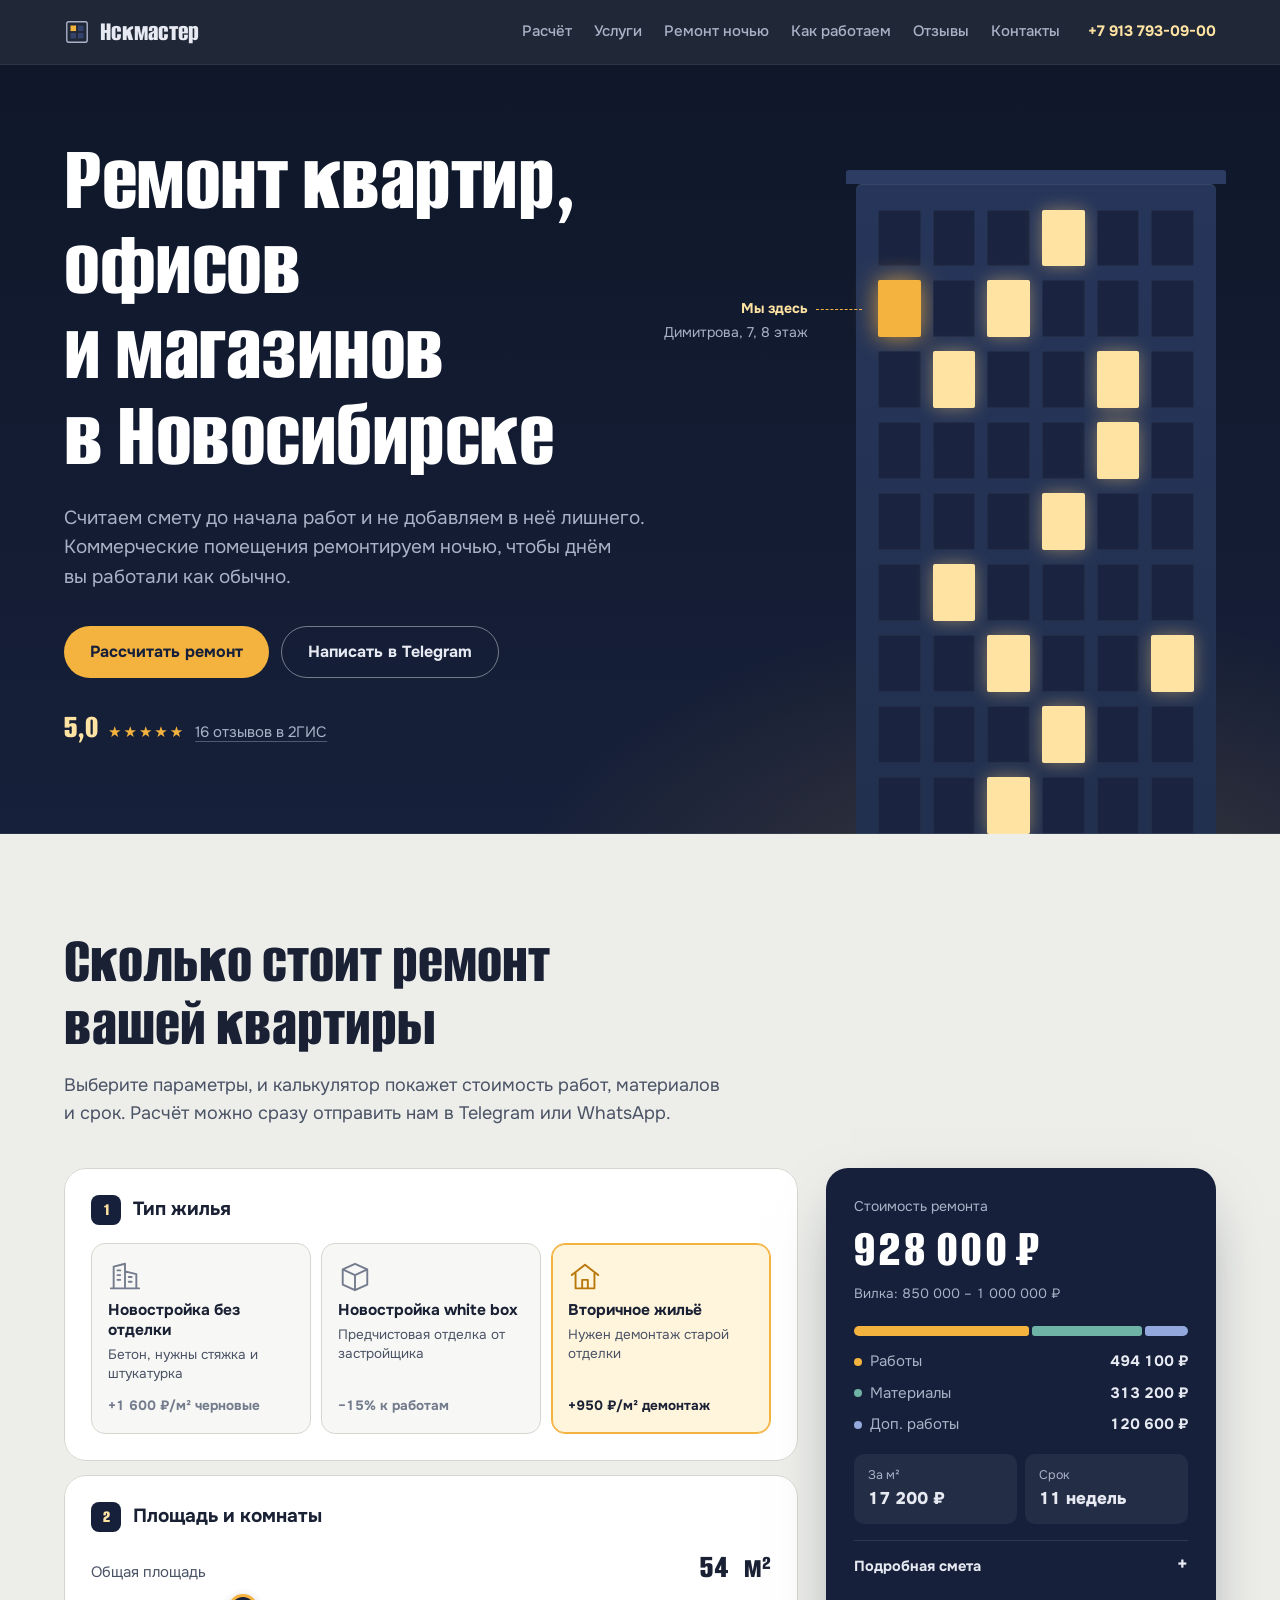
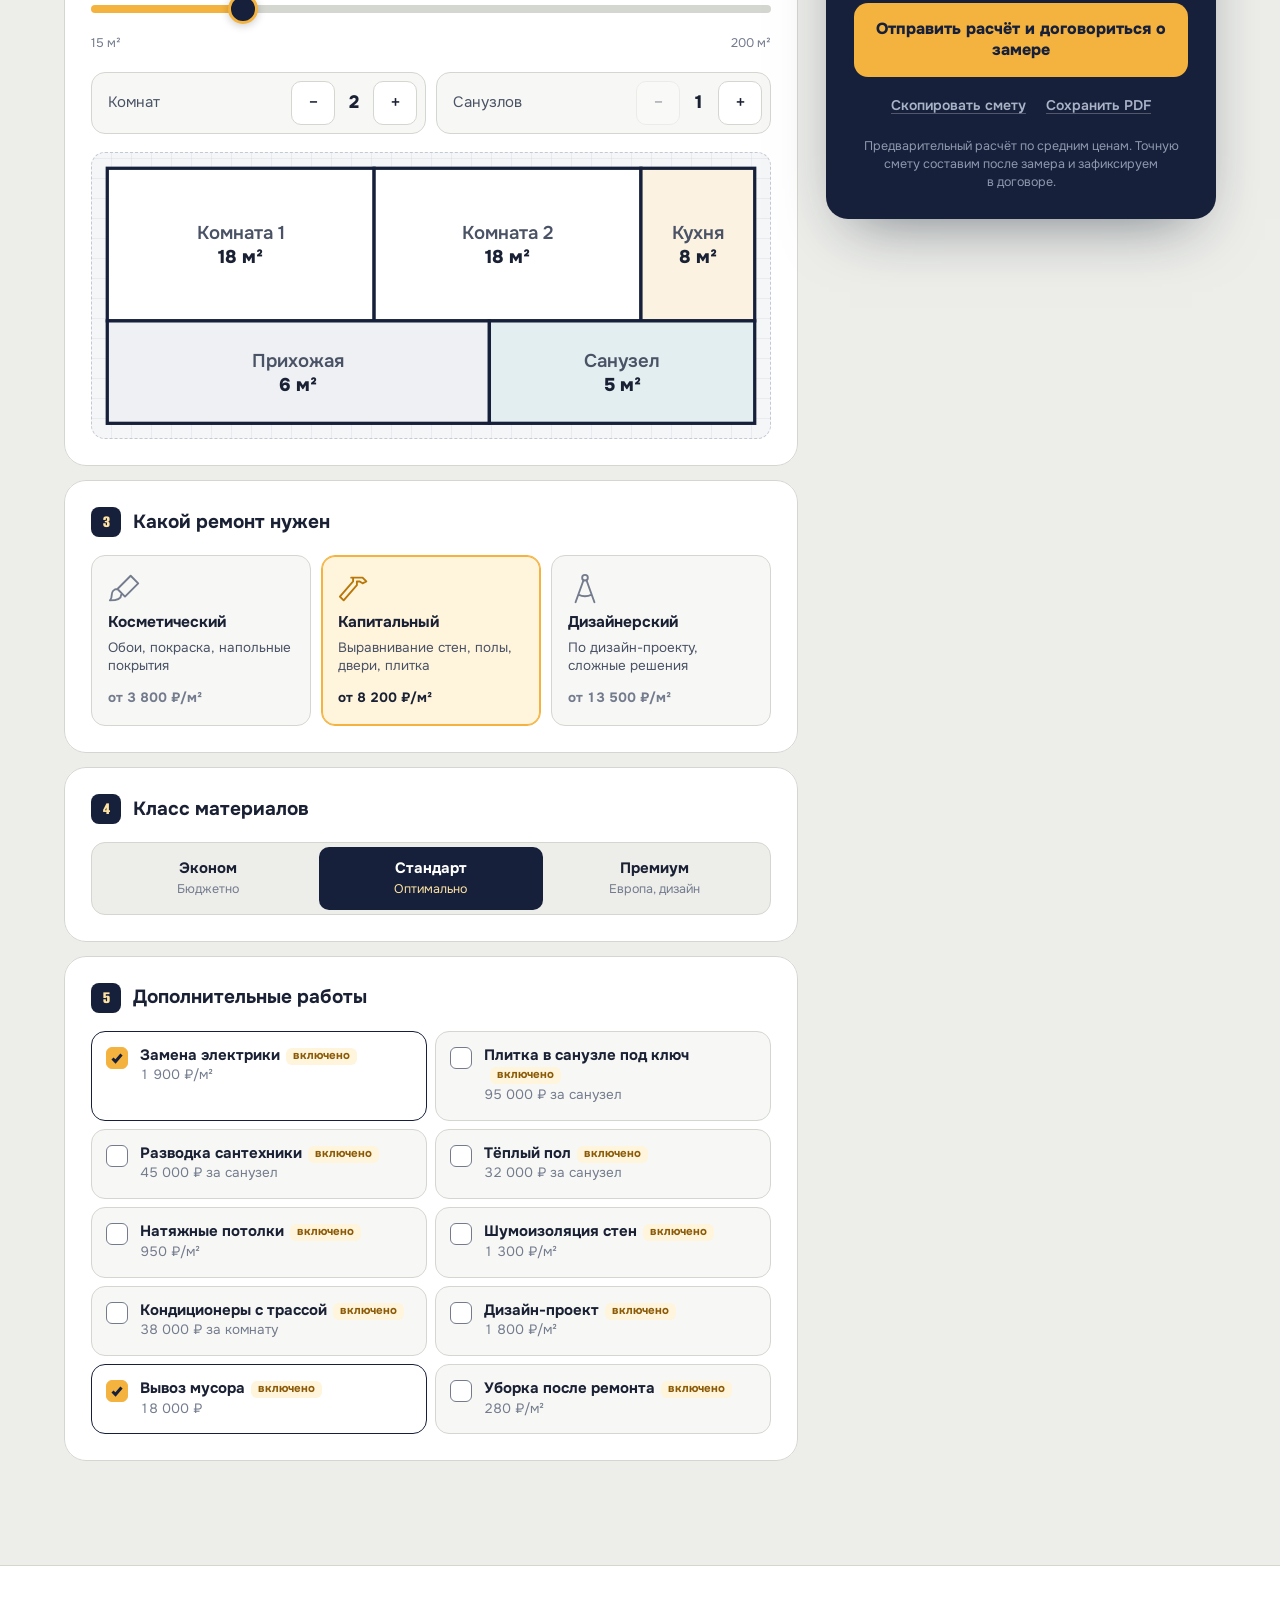
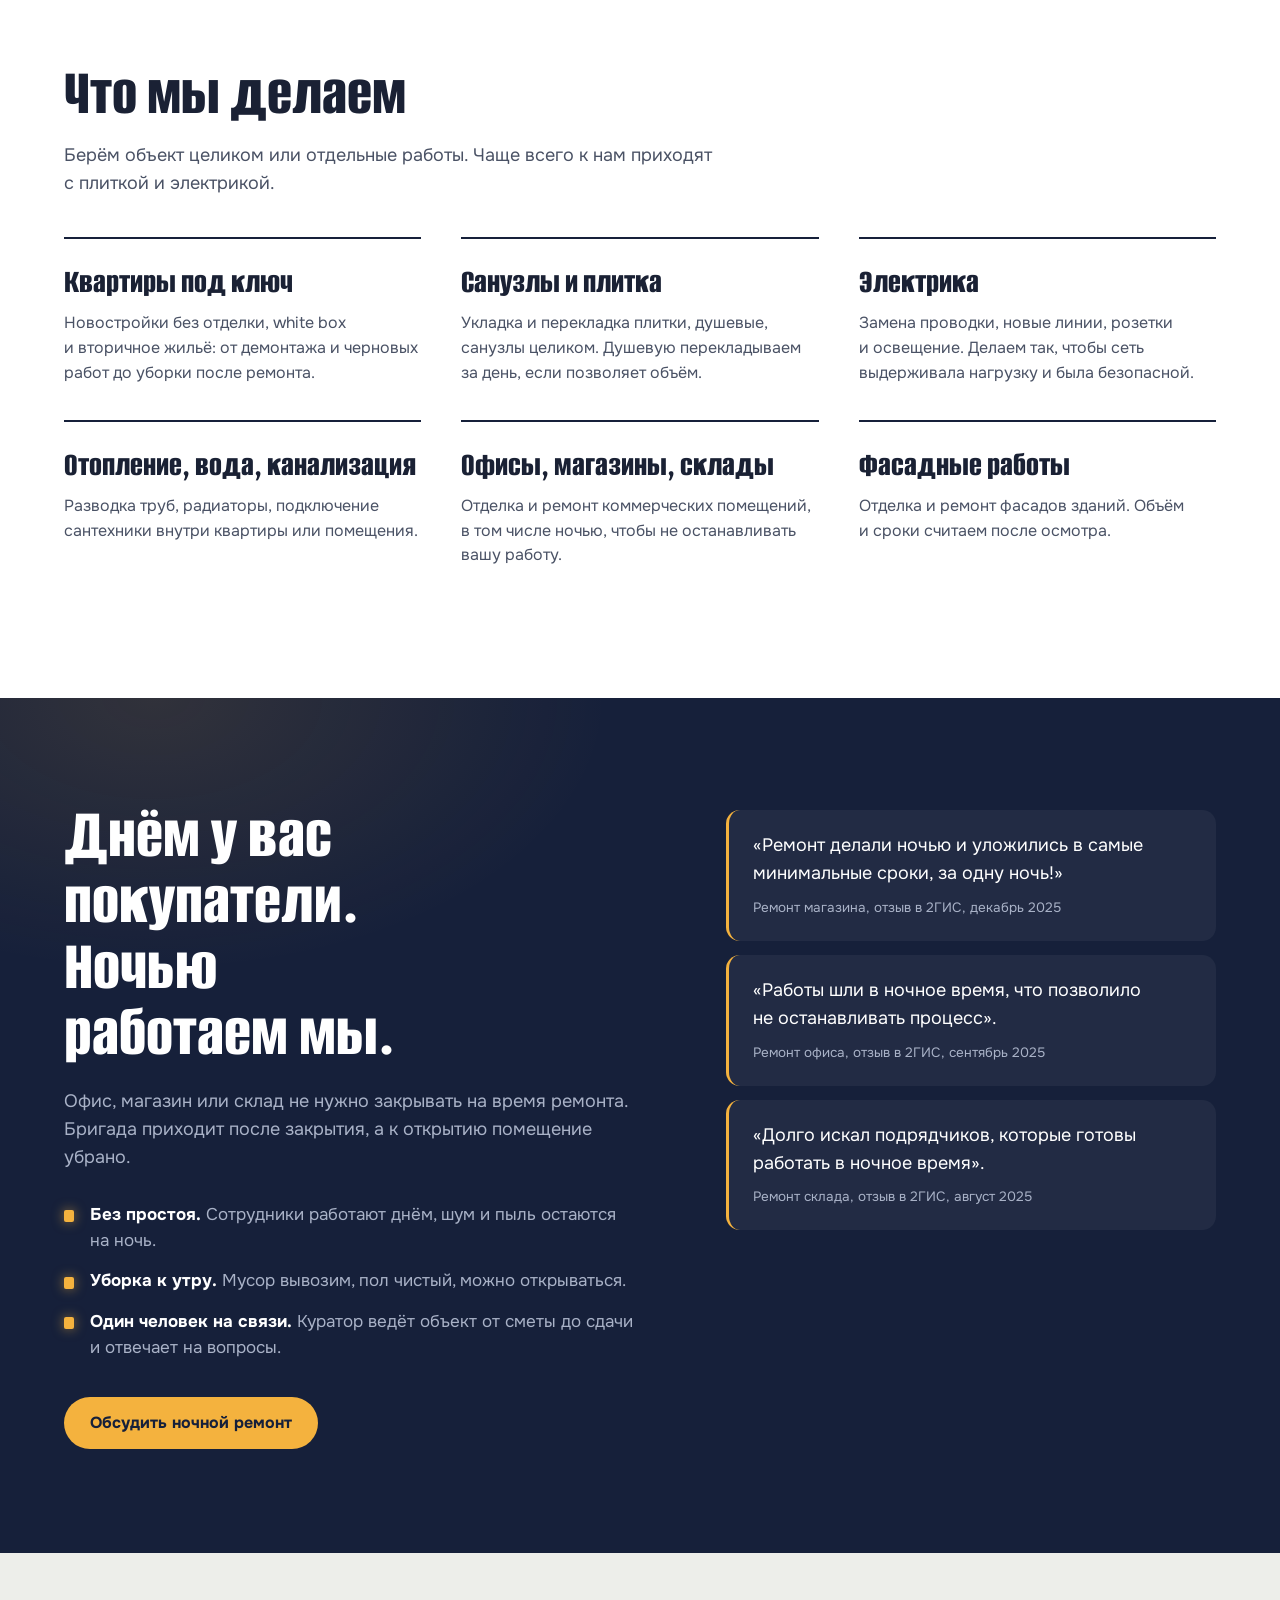
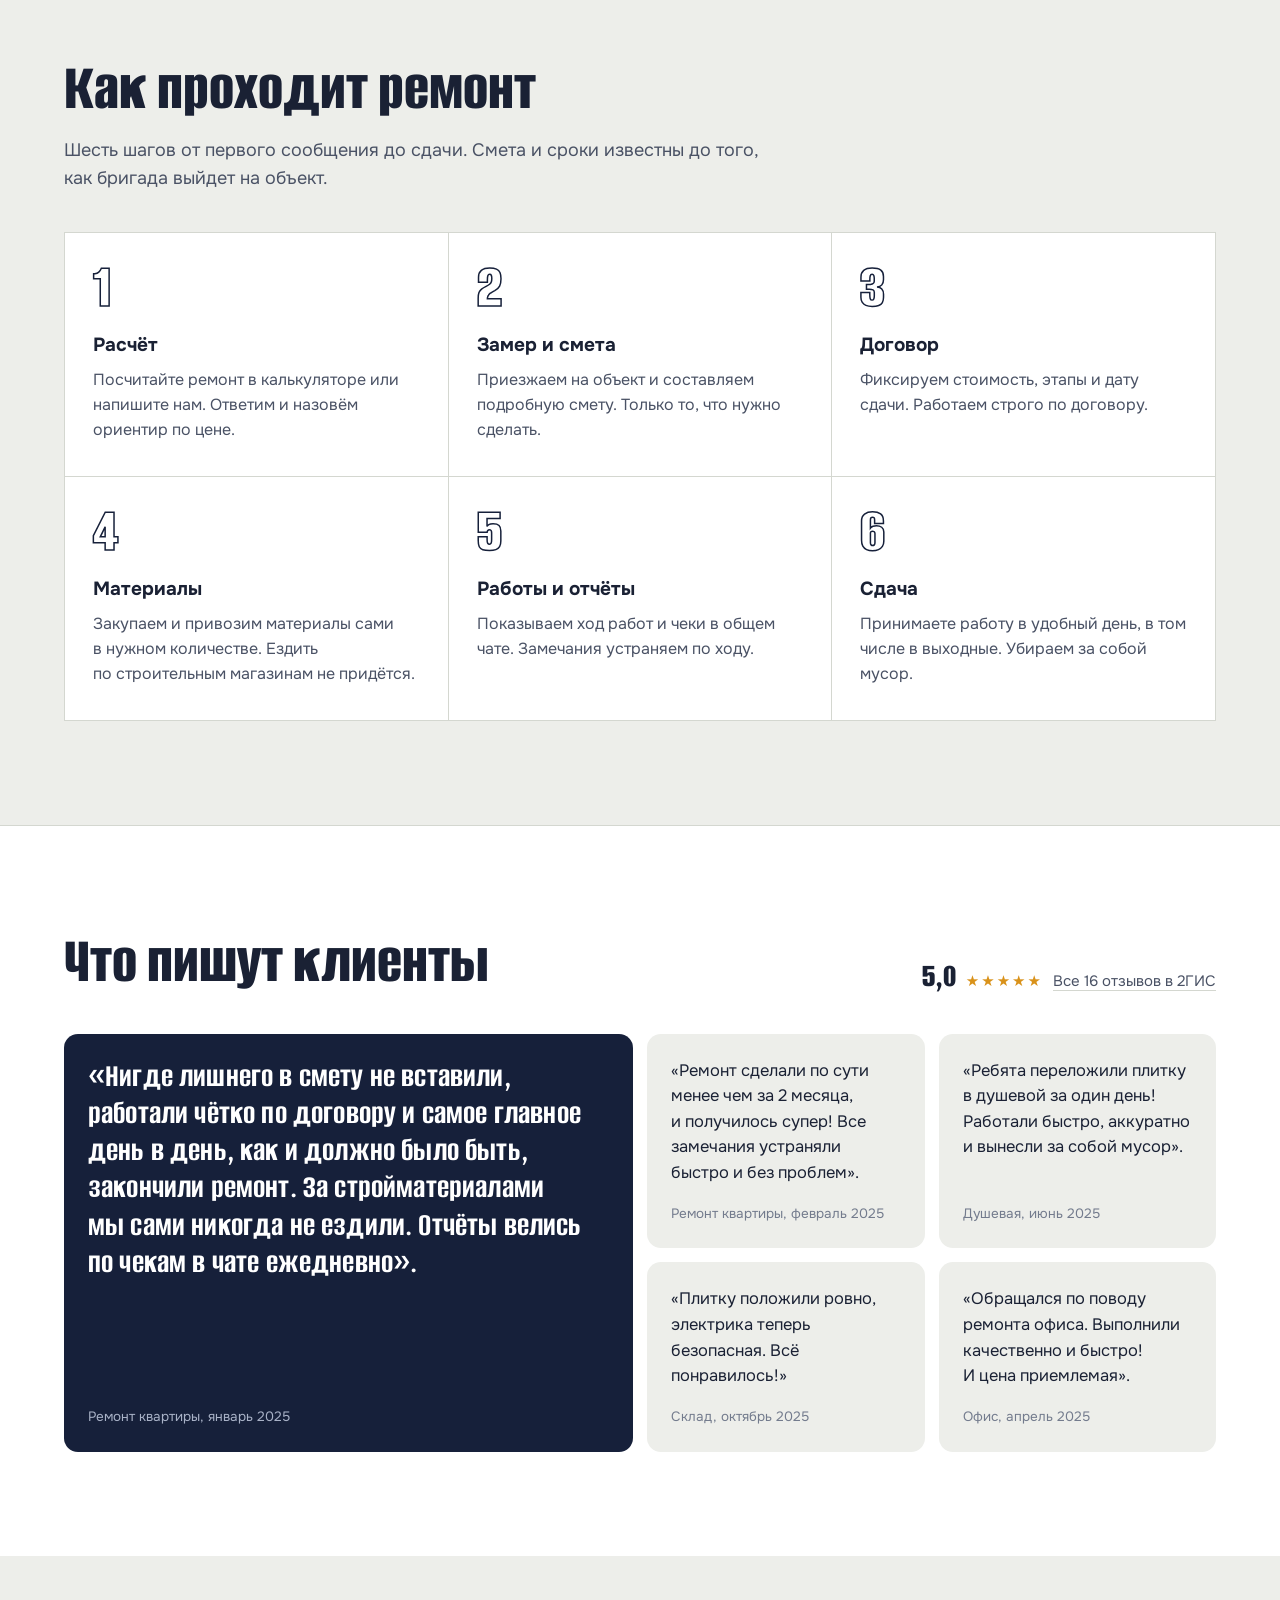
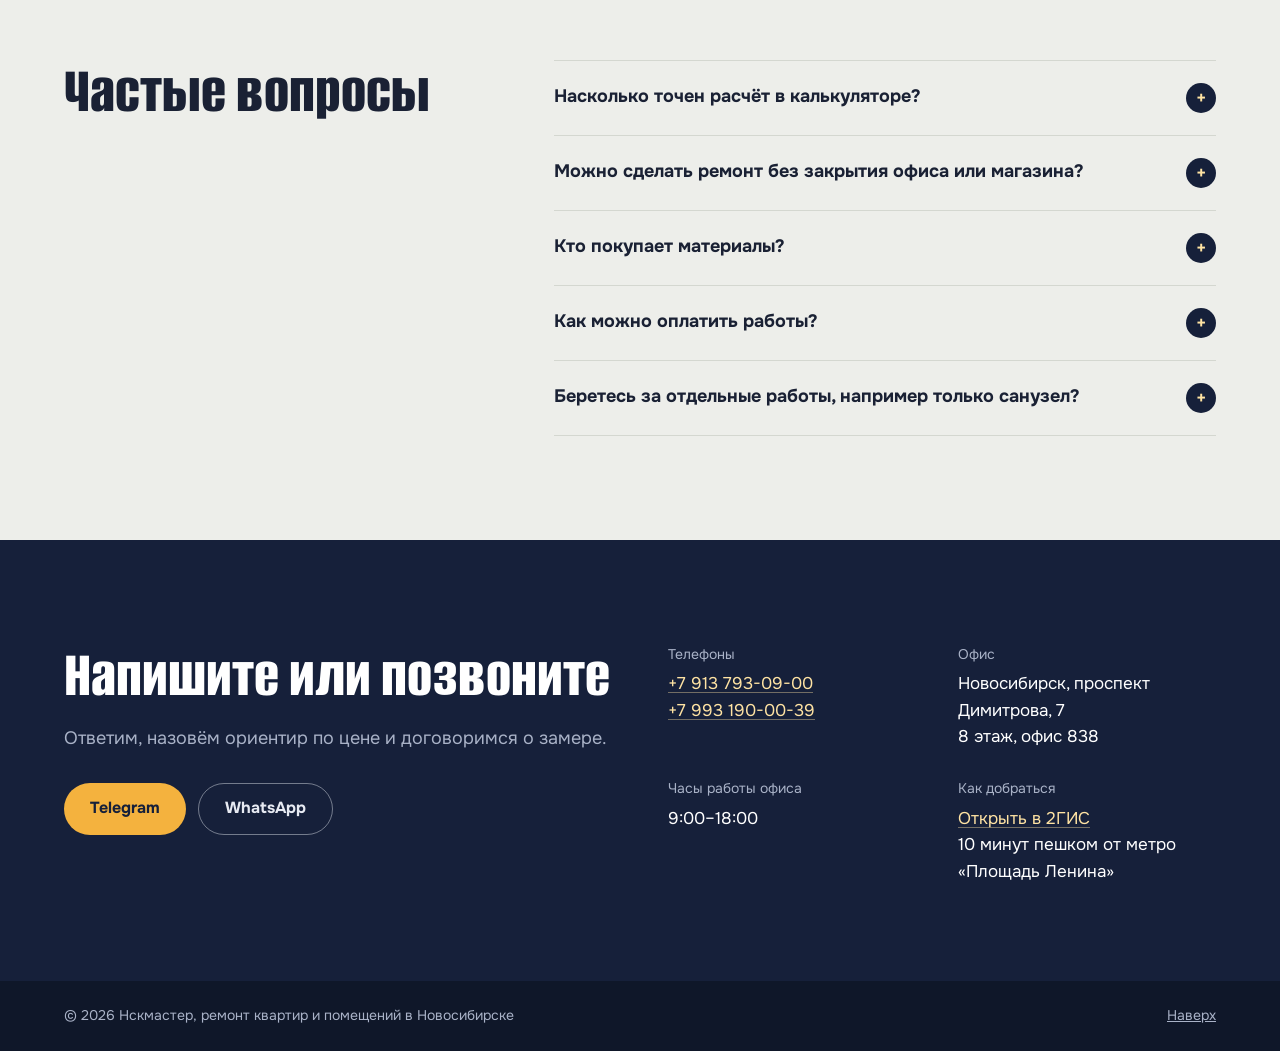
==== index.html @ 05ebed8a "Версии файлов для сброса кэша Co-Authored-By: Claude Opus 5.5 <noreply@anthropic.com>" ====
<!doctype html>
<html lang="ru">
<head>
  <meta charset="utf-8">
  <meta name="viewport" content="width=device-width, initial-scale=1, viewport-fit=cover">
  <title>Ремонт квартир и помещений в Новосибирске — Нскмастер</title>
  <meta name="description" content="Ремонт квартир, офисов, магазинов и складов в Новосибирске. Онлайн-расчёт сметы за 2 минуты. Коммерческие помещения ремонтируем ночью. Оценка 5,0 в 2ГИС.">
  <!-- Черновик: убрать noindex перед запуском на домене клиента -->
  <meta name="robots" content="noindex, nofollow">
  <meta name="theme-color" content="#16203A">
  <meta property="og:type" content="website">
  <meta property="og:locale" content="ru_RU">
  <meta property="og:title" content="Нскмастер — ремонт квартир и помещений в Новосибирске">
  <meta property="og:description" content="Посчитайте смету онлайн. Офисы и магазины ремонтируем ночью, чтобы днём вы работали.">
  <link rel="icon" href="favicon.svg" type="image/svg+xml">
  <link rel="preconnect" href="https://fonts.googleapis.com">
  <link rel="preconnect" href="https://fonts.gstatic.com" crossorigin>
  <link href="https://fonts.googleapis.com/css2?family=Alumni+Sans:wght@600;700;800&family=Onest:wght@400;500;600;700;800&display=swap" rel="stylesheet">
  <link rel="stylesheet" href="css/site.css?v=2">
  <script type="application/ld+json">
  {
    "@context": "https://schema.org",
    "@type": "HomeAndConstructionBusiness",
    "name": "Нскмастер",
    "description": "Ремонт квартир, офисов и коммерческих помещений в Новосибирске",
    "telephone": ["+79137930900", "+79931900039"],
    "address": {
      "@type": "PostalAddress",
      "streetAddress": "проспект Димитрова, 7, офис 838, 8 этаж",
      "addressLocality": "Новосибирск",
      "postalCode": "630132",
      "addressCountry": "RU"
    },
    "geo": { "@type": "GeoCoordinates", "latitude": 55.034955, "longitude": 82.911906 },
    "areaServed": "Новосибирск",
    "paymentAccepted": "Наличные, банковский перевод, перевод с карты, оплата по QR-коду",
    "sameAs": ["https://2gis.ru/novosibirsk/firm/70000001093424749"]
  }
  </script>
</head>
<body>
  <a class="skip" href="#raschet">Перейти к расчёту</a>

  <header class="bar-top" id="top">
    <div class="shell bar-top__row">
      <a class="brand" href="#top" aria-label="Нскмастер, наверх">
        <svg class="brand__mark" viewBox="0 0 28 28" aria-hidden="true"><rect x="3" y="3" width="22" height="22" rx="2"/><rect class="lit" x="7" y="7" width="6" height="6"/><rect x="15" y="7" width="6" height="6"/><rect x="7" y="15" width="6" height="6"/><rect x="15" y="15" width="6" height="6"/></svg>
        <span>Нскмастер</span>
      </a>
      <nav class="nav" id="nav" aria-label="Разделы">
        <a href="#raschet">Расчёт</a>
        <a href="#uslugi">Услуги</a>
        <a href="#noch">Ремонт ночью</a>
        <a href="#etapy">Как работаем</a>
        <a href="#otzyvy">Отзывы</a>
        <a href="#kontakty">Контакты</a>
      </nav>
      <a class="bar-top__phone" href="tel:+79137930900" aria-label="Позвонить: +7 913 793-09-00"><svg viewBox="0 0 24 24" aria-hidden="true"><path d="M6.6 10.8a15 15 0 0 0 6.6 6.6l2.2-2.2c.3-.3.7-.4 1-.2 1.1.4 2.3.6 3.6.6.6 0 1 .4 1 1V20c0 .6-.4 1-1 1A17 17 0 0 1 3 4c0-.6.4-1 1-1h3.5c.6 0 1 .4 1 1 0 1.3.2 2.5.6 3.6.1.3 0 .7-.2 1z"/></svg><span>+7 913 793-09-00</span></a>
      <button class="burger" id="burger" type="button" aria-expanded="false" aria-controls="nav" aria-label="Открыть меню"><span></span><span></span></button>
    </div>
  </header>

  <main>
    <!-- ============ Обложка ============ -->
    <section class="cover">
      <div class="shell cover__grid">
        <div class="cover__text">
          <h1>Ремонт квартир, офисов <span class="nw">и магазинов</span> <span class="nw">в Новосибирске</span></h1>
          <p class="cover__lead">Считаем смету до&nbsp;начала работ и&nbsp;не&nbsp;добавляем в&nbsp;неё лишнего. Коммерческие помещения ремонтируем ночью, чтобы днём вы&nbsp;работали как обычно.</p>
          <div class="cover__cta">
            <a class="btn btn--lamp" href="#raschet">Рассчитать ремонт</a>
            <a class="btn btn--line" href="https://t.me/Kbeloz4" target="_blank" rel="noopener">Написать в Telegram</a>
          </div>
          <a class="rating" href="https://2gis.ru/novosibirsk/firm/70000001093424749/tab/reviews" target="_blank" rel="noopener">
            <span class="rating__num">5,0</span>
            <span class="rating__stars" aria-hidden="true">★★★★★</span>
            <span class="rating__txt">16 отзывов в 2ГИС</span>
          </a>
        </div>

        <figure class="tower" aria-hidden="true">
          <div class="tower__body" id="tower"></div>
          <figcaption class="tower__tag"><b>Мы здесь</b> Димитрова, 7, 8&nbsp;этаж</figcaption>
        </figure>
      </div>
    </section>

    <!-- ============ Калькулятор ============ -->
    <section class="calc-sec" id="raschet" aria-labelledby="calcTitle">
      <div class="shell">
        <div class="sec-head">
          <h2 id="calcTitle">Сколько стоит ремонт вашей квартиры</h2>
          <p>Выберите параметры, и&nbsp;калькулятор покажет стоимость работ, материалов и&nbsp;срок. Расчёт можно сразу отправить нам в&nbsp;Telegram или WhatsApp.</p>
        </div>

        <div class="layout">
          <form class="steps" id="calc" novalidate>
            <fieldset class="step">
              <legend><span class="step__num">1</span>Тип жилья</legend>
              <div class="cards cards--3" data-group="housing"></div>
            </fieldset>

            <fieldset class="step">
              <legend><span class="step__num">2</span>Площадь и комнаты</legend>
              <div class="area">
                <div class="area__top">
                  <label for="area">Общая площадь</label>
                  <output id="areaOut" for="area" class="area__val">54 м²</output>
                </div>
                <input type="range" id="area" min="15" max="200" step="1" value="54">
                <div class="area__scale"><span>15 м²</span><span>200 м²</span></div>
              </div>
              <div class="counters">
                <div class="counter">
                  <span class="counter__label">Комнат</span>
                  <div class="counter__ctrl">
                    <button type="button" data-count="rooms" data-d="-1" aria-label="Меньше комнат">−</button>
                    <output id="roomsOut">2</output>
                    <button type="button" data-count="rooms" data-d="1" aria-label="Больше комнат">+</button>
                  </div>
                </div>
                <div class="counter">
                  <span class="counter__label">Санузлов</span>
                  <div class="counter__ctrl">
                    <button type="button" data-count="baths" data-d="-1" aria-label="Меньше санузлов">−</button>
                    <output id="bathsOut">1</output>
                    <button type="button" data-count="baths" data-d="1" aria-label="Больше санузлов">+</button>
                  </div>
                </div>
              </div>
              <div class="plan" aria-hidden="true">
                <svg id="plan" viewBox="0 0 600 240" preserveAspectRatio="xMidYMid meet"></svg>
              </div>
            </fieldset>

            <fieldset class="step">
              <legend><span class="step__num">3</span>Какой ремонт нужен</legend>
              <div class="cards cards--3" data-group="repair"></div>
            </fieldset>

            <fieldset class="step">
              <legend><span class="step__num">4</span>Класс материалов</legend>
              <div class="seg" data-group="materials"></div>
            </fieldset>

            <fieldset class="step">
              <legend><span class="step__num">5</span>Дополнительные работы</legend>
              <div class="extras" id="extras"></div>
            </fieldset>
          </form>

          <aside class="summary" id="summary" aria-label="Итог расчёта">
            <div class="summary__card" aria-live="polite">
              <p class="summary__label">Стоимость ремонта</p>
              <p class="summary__total"><span id="total">0</span>&nbsp;₽</p>
              <p class="summary__range" id="range"></p>

              <div class="bar" id="bar" role="img" aria-label="Структура стоимости: работы, материалы, дополнительные работы">
                <span class="bar__seg bar__seg--work"></span>
                <span class="bar__seg bar__seg--mat"></span>
                <span class="bar__seg bar__seg--extra"></span>
              </div>

              <dl class="lines">
                <div class="line"><dt><i class="dot dot--work"></i>Работы</dt><dd id="sWork">0 ₽</dd></div>
                <div class="line"><dt><i class="dot dot--mat"></i>Материалы</dt><dd id="sMat">0 ₽</dd></div>
                <div class="line"><dt><i class="dot dot--extra"></i>Доп. работы</dt><dd id="sExtra">0 ₽</dd></div>
              </dl>

              <div class="facts">
                <div class="fact"><span class="fact__k">За м²</span><span class="fact__v" id="perM">0 ₽</span></div>
                <div class="fact"><span class="fact__k">Срок</span><span class="fact__v" id="term">—</span></div>
              </div>

              <details class="details">
                <summary>Подробная смета</summary>
                <ul class="details__list" id="details"></ul>
              </details>

              <button type="button" class="cta" id="ctaOpen">Отправить расчёт и договориться о замере</button>
              <div class="summary__tools">
                <button type="button" class="link" id="copyBtn">Скопировать смету</button>
                <button type="button" class="link" id="printBtn">Сохранить PDF</button>
              </div>
              <p class="summary__fine">Предварительный расчёт по средним ценам. Точную смету составим после замера и&nbsp;зафиксируем в&nbsp;договоре.</p>
            </div>
          </aside>
        </div>
      </div>
    </section>

    <!-- ============ Услуги ============ -->
    <section class="services" id="uslugi" aria-labelledby="srvTitle">
      <div class="shell">
        <div class="sec-head">
          <h2 id="srvTitle">Что мы делаем</h2>
          <p>Берём объект целиком или отдельные работы. Чаще всего к&nbsp;нам приходят с&nbsp;плиткой и&nbsp;электрикой.</p>
        </div>
        <ul class="srv">
          <li class="srv__item">
            <h3>Квартиры под ключ</h3>
            <p>Новостройки без отделки, white box и&nbsp;вторичное жильё: от&nbsp;демонтажа и&nbsp;черновых работ до&nbsp;уборки после ремонта.</p>
          </li>
          <li class="srv__item">
            <h3>Санузлы и&nbsp;плитка</h3>
            <p>Укладка и&nbsp;перекладка плитки, душевые, санузлы целиком. Душевую перекладываем за&nbsp;день, если позволяет объём.</p>
          </li>
          <li class="srv__item">
            <h3>Электрика</h3>
            <p>Замена проводки, новые линии, розетки и&nbsp;освещение. Делаем так, чтобы сеть выдерживала нагрузку и&nbsp;была безопасной.</p>
          </li>
          <li class="srv__item">
            <h3>Отопление, вода, канализация</h3>
            <p>Разводка труб, радиаторы, подключение сантехники внутри квартиры или помещения.</p>
          </li>
          <li class="srv__item">
            <h3>Офисы, магазины, склады</h3>
            <p>Отделка и&nbsp;ремонт коммерческих помещений, в&nbsp;том числе ночью, чтобы не&nbsp;останавливать вашу работу.</p>
          </li>
          <li class="srv__item">
            <h3>Фасадные работы</h3>
            <p>Отделка и&nbsp;ремонт фасадов зданий. Объём и&nbsp;сроки считаем после осмотра.</p>
          </li>
        </ul>
      </div>
    </section>

    <!-- ============ Ночью ============ -->
    <section class="night" id="noch" aria-labelledby="nightTitle">
      <div class="shell night__grid">
        <div>
          <h2 id="nightTitle" class="night__title">Днём <span class="nw">у вас</span> покупатели. Ночью работаем мы.</h2>
          <p class="night__lead">Офис, магазин или склад не&nbsp;нужно закрывать на&nbsp;время ремонта. Бригада приходит после закрытия, а&nbsp;к&nbsp;открытию помещение убрано.</p>
          <ul class="night__list">
            <li><b>Без простоя.</b> Сотрудники работают днём, шум и&nbsp;пыль остаются на&nbsp;ночь.</li>
            <li><b>Уборка к&nbsp;утру.</b> Мусор вывозим, пол чистый, можно открываться.</li>
            <li><b>Один человек на&nbsp;связи.</b> Куратор ведёт объект от&nbsp;сметы до&nbsp;сдачи и&nbsp;отвечает на&nbsp;вопросы.</li>
          </ul>
          <a class="btn btn--lamp" href="https://t.me/Kbeloz4" target="_blank" rel="noopener">Обсудить ночной ремонт</a>
        </div>
        <div class="night__quotes">
          <blockquote class="q">
            <p>«Ремонт делали ночью и&nbsp;уложились в&nbsp;самые минимальные сроки, за&nbsp;одну ночь!»</p>
            <footer>Ремонт магазина, отзыв в&nbsp;2ГИС, декабрь 2025</footer>
          </blockquote>
          <blockquote class="q">
            <p>«Работы шли в&nbsp;ночное время, что позволило не&nbsp;останавливать процесс».</p>
            <footer>Ремонт офиса, отзыв в&nbsp;2ГИС, сентябрь 2025</footer>
          </blockquote>
          <blockquote class="q">
            <p>«Долго искал подрядчиков, которые готовы работать в&nbsp;ночное время».</p>
            <footer>Ремонт склада, отзыв в&nbsp;2ГИС, август 2025</footer>
          </blockquote>
        </div>
      </div>
    </section>

    <!-- ============ Этапы ============ -->
    <section class="steps-sec" id="etapy" aria-labelledby="stepsTitle">
      <div class="shell">
        <div class="sec-head">
          <h2 id="stepsTitle">Как проходит ремонт</h2>
          <p>Шесть шагов от&nbsp;первого сообщения до&nbsp;сдачи. Смета и&nbsp;сроки известны до&nbsp;того, как бригада выйдет на&nbsp;объект.</p>
        </div>
        <ol class="flow">
          <li><h3>Расчёт</h3><p>Посчитайте ремонт в&nbsp;калькуляторе или напишите нам. Ответим и&nbsp;назовём ориентир по&nbsp;цене.</p></li>
          <li><h3>Замер и&nbsp;смета</h3><p>Приезжаем на&nbsp;объект и&nbsp;составляем подробную смету. Только то, что нужно сделать.</p></li>
          <li><h3>Договор</h3><p>Фиксируем стоимость, этапы и&nbsp;дату сдачи. Работаем строго по&nbsp;договору.</p></li>
          <li><h3>Материалы</h3><p>Закупаем и&nbsp;привозим материалы сами в&nbsp;нужном количестве. Ездить по&nbsp;строительным магазинам не&nbsp;придётся.</p></li>
          <li><h3>Работы и&nbsp;отчёты</h3><p>Показываем ход работ и&nbsp;чеки в&nbsp;общем чате. Замечания устраняем по&nbsp;ходу.</p></li>
          <li><h3>Сдача</h3><p>Принимаете работу в&nbsp;удобный день, в&nbsp;том числе в&nbsp;выходные. Убираем за&nbsp;собой мусор.</p></li>
        </ol>
      </div>
    </section>

    <!-- ============ Отзывы ============ -->
    <section class="reviews" id="otzyvy" aria-labelledby="revTitle">
      <div class="shell">
        <div class="reviews__head">
          <h2 id="revTitle">Что пишут клиенты</h2>
          <a class="rating rating--light" href="https://2gis.ru/novosibirsk/firm/70000001093424749/tab/reviews" target="_blank" rel="noopener">
            <span class="rating__num">5,0</span>
            <span class="rating__stars" aria-hidden="true">★★★★★</span>
            <span class="rating__txt">Все 16 отзывов в 2ГИС</span>
          </a>
        </div>
        <div class="rev">
          <blockquote class="rev__item rev__item--wide">
            <p>«Нигде лишнего в&nbsp;смету не&nbsp;вставили, работали чётко по&nbsp;договору и&nbsp;самое главное день в&nbsp;день, как и&nbsp;должно было быть, закончили ремонт. За&nbsp;стройматериалами мы&nbsp;сами никогда не&nbsp;ездили. Отчёты велись по&nbsp;чекам в&nbsp;чате ежедневно».</p>
            <footer>Ремонт квартиры, январь 2025</footer>
          </blockquote>
          <blockquote class="rev__item">
            <p>«Ремонт сделали по&nbsp;сути менее чем за&nbsp;2&nbsp;месяца, и&nbsp;получилось супер! Все замечания устраняли быстро и&nbsp;без проблем».</p>
            <footer>Ремонт квартиры, февраль 2025</footer>
          </blockquote>
          <blockquote class="rev__item">
            <p>«Ребята переложили плитку в&nbsp;душевой за&nbsp;один день! Работали быстро, аккуратно и&nbsp;вынесли за&nbsp;собой мусор».</p>
            <footer>Душевая, июнь 2025</footer>
          </blockquote>
          <blockquote class="rev__item">
            <p>«Плитку положили ровно, электрика теперь безопасная. Всё понравилось!»</p>
            <footer>Склад, октябрь 2025</footer>
          </blockquote>
          <blockquote class="rev__item">
            <p>«Обращался по&nbsp;поводу ремонта офиса. Выполнили качественно и&nbsp;быстро! И&nbsp;цена приемлемая».</p>
            <footer>Офис, апрель 2025</footer>
          </blockquote>
        </div>
      </div>
    </section>

    <!-- ============ Вопросы ============ -->
    <section class="faq" id="voprosy" aria-labelledby="faqTitle">
      <div class="shell faq__grid">
        <h2 id="faqTitle">Частые вопросы</h2>
        <div class="faq__list">
          <details>
            <summary>Насколько точен расчёт в&nbsp;калькуляторе?</summary>
            <p>Калькулятор даёт ориентир по&nbsp;средним ценам. Точная стоимость зависит от&nbsp;состояния стен, полов и&nbsp;коммуникаций, поэтому окончательную смету мы&nbsp;составляем после замера и&nbsp;фиксируем в&nbsp;договоре.</p>
          </details>
          <details>
            <summary>Можно сделать ремонт без закрытия офиса или магазина?</summary>
            <p>Да. Коммерческие помещения ремонтируем ночью: приходим после закрытия, к&nbsp;утру убираем мусор и&nbsp;пыль.</p>
          </details>
          <details>
            <summary>Кто покупает материалы?</summary>
            <p>Можем закупить и&nbsp;привезти материалы сами по&nbsp;смете, а&nbsp;чеки показываем в&nbsp;общем чате. Если хотите покупать сами, тоже договоримся.</p>
          </details>
          <details>
            <summary>Как можно оплатить работы?</summary>
            <p>Наличными, переводом с&nbsp;карты, через банк по&nbsp;счёту или по&nbsp;QR-коду.</p>
          </details>
          <details>
            <summary>Беретесь за&nbsp;отдельные работы, например только санузел?</summary>
            <p>Да. Можно заказать только плитку, электрику или сантехнику. Напишите, что нужно сделать, и&nbsp;мы&nbsp;назовём стоимость.</p>
          </details>
        </div>
      </div>
    </section>

    <!-- ============ Контакты ============ -->
    <section class="contacts" id="kontakty" aria-labelledby="contTitle">
      <div class="shell contacts__grid">
        <div>
          <h2 id="contTitle">Напишите или позвоните</h2>
          <p class="contacts__lead">Ответим, назовём ориентир по&nbsp;цене и&nbsp;договоримся о&nbsp;замере.</p>
          <div class="contacts__btns">
            <a class="btn btn--lamp" href="https://t.me/Kbeloz4" target="_blank" rel="noopener">Telegram</a>
            <a class="btn btn--line" href="https://wa.me/79137930900" target="_blank" rel="noopener">WhatsApp</a>
          </div>
        </div>
        <dl class="contacts__list">
          <div><dt>Телефоны</dt><dd><a href="tel:+79137930900">+7 913 793-09-00</a><br><a href="tel:+79931900039">+7 993 190-00-39</a></dd></div>
          <div><dt>Офис</dt><dd>Новосибирск, проспект Димитрова, 7<br>8&nbsp;этаж, офис 838</dd></div>
          <div><dt>Часы работы офиса</dt><dd>9:00–18:00</dd></div>
          <div><dt>Как добраться</dt><dd><a href="https://2gis.ru/novosibirsk/firm/70000001093424749" target="_blank" rel="noopener">Открыть в&nbsp;2ГИС</a><br>10 минут пешком от&nbsp;метро «Площадь Ленина»</dd></div>
        </dl>
      </div>
    </section>
  </main>

  <footer class="foot">
    <div class="shell foot__row">
      <span>© <span id="year">2026</span> Нскмастер, ремонт квартир и&nbsp;помещений в&nbsp;Новосибирске</span>
      <a href="#top">Наверх</a>
    </div>
  </footer>

  <!-- Мобильная панель итога калькулятора -->
  <div class="dock is-hidden" id="dock">
    <div>
      <span class="dock__k">Итого</span>
      <span class="dock__v"><span id="dockTotal">0</span> ₽</span>
    </div>
    <button type="button" class="dock__btn" id="dockBtn">Смета</button>
  </div>

  <!-- Окно заявки -->
  <dialog class="modal" id="modal" aria-labelledby="modalTitle">
    <form method="dialog" class="modal__box" id="leadForm" novalidate>
      <button type="submit" value="close" class="modal__x" aria-label="Закрыть" formnovalidate>×</button>
      <h2 id="modalTitle">Отправить расчёт</h2>
      <p class="modal__sub">Смета уйдёт сообщением вместе с&nbsp;вашим номером. Перезвоним и&nbsp;договоримся о&nbsp;замере.</p>
      <label class="field">
        <span>Имя</span>
        <input type="text" id="leadName" autocomplete="given-name" placeholder="Как к вам обращаться">
      </label>
      <label class="field">
        <span>Телефон</span>
        <input type="tel" id="leadPhone" autocomplete="tel" inputmode="tel" placeholder="+7 (___) ___-__-__" required>
      </label>
      <p class="field__err" id="leadErr" hidden>Введите номер телефона полностью</p>
      <label class="check">
        <input type="checkbox" id="leadAgree" checked>
        <span>Согласен на обработку персональных данных</span>
      </label>
      <div class="modal__send">
        <button type="button" class="cta" id="leadSend">Отправить в Telegram</button>
        <button type="button" class="cta cta--alt" id="leadSendWa">Отправить в WhatsApp</button>
      </div>
      <p class="modal__fine">Откроется мессенджер с готовым сообщением. Останется нажать «Отправить».</p>
    </form>
  </dialog>

  <div class="toast" id="toast" role="status" aria-live="polite"></div>

  <script src="js/config.js?v=2"></script>
  <script src="js/calc.js?v=2"></script>
  <script src="js/site.js?v=2"></script>
</body>
</html>
---- css/site.css ----
/* =========================================================
   Нскмастер — стиль «Ночная смена»
   Ночное небо Новосибирска, свет окон и натриевых фонарей.
   ========================================================= */
:root {
  --night: #16203A;      /* ночь, основной тёмный */
  --night-2: #0F1729;    /* глубокая ночь */
  --night-3: #22304F;    /* стена дома */
  --lamp: #F4B23E;       /* натриевый фонарь, главный акцент */
  --lamp-hover: #FFC45E;
  --glow: #FFE3A3;       /* свет окна */
  --plaster: #EDEEEA;    /* штукатурка, светлый фон */
  --tile: #FFFFFF;
  --ink: #1A2134;
  --ink-2: #4A5265;
  --ink-3: #737B8D;
  --line: #D4D7D0;
  --on-night: #E7EAF2;
  --on-night-2: #A9B2C7;

  --accent: var(--lamp);
  --accent-ink: var(--night);
  --accent-soft: #FFF4DC;
  --work: var(--lamp);
  --mat: #6FB3A6;
  --extra: #93A9DD;

  --display: "Alumni Sans", "Arial Narrow", sans-serif;
  --text: "Onest", system-ui, -apple-system, "Segoe UI", sans-serif;

  --r-lg: 22px;
  --r-md: 14px;
  --r-sm: 10px;
  --ease-out: cubic-bezier(.23, 1, .32, 1);
  --header-h: 64px;
  color-scheme: light;
}

* { box-sizing: border-box; }
html { -webkit-text-size-adjust: 100%; scroll-behavior: smooth; scroll-padding-top: calc(var(--header-h) + 12px); }
@media (prefers-reduced-motion: reduce) { html { scroll-behavior: auto; } }
body {
  margin: 0;
  background: var(--plaster);
  color: var(--ink);
  font: 400 17px/1.55 var(--text);
  -webkit-font-smoothing: antialiased;
  -webkit-tap-highlight-color: transparent;
}
body.menu-open { overflow: hidden; }
img, svg { display: block; }
a { color: inherit; }
button, input { font: inherit; color: inherit; }
button { cursor: pointer; }
:focus-visible { outline: 3px solid var(--lamp); outline-offset: 3px; border-radius: 4px; }
h1, h2, h3 { margin: 0; text-wrap: balance; }
p { margin: 0; }

.shell { max-width: 1200px; margin: 0 auto; padding: 0 24px; }

.skip { position: absolute; left: 12px; top: -60px; z-index: 100; padding: 10px 16px; border-radius: var(--r-sm); background: var(--lamp); color: var(--night); font-weight: 700; text-decoration: none; }
.skip:focus { top: 12px; }

/* ---------- Кнопки ---------- */
.btn { display: inline-flex; align-items: center; justify-content: center; min-height: 52px; padding: 0 26px; border-radius: 999px; font-weight: 700; font-size: 16px; text-decoration: none; white-space: nowrap; transition: background-color .2s, color .2s, border-color .2s, transform .16s var(--ease-out); }
.btn--lamp { background: var(--lamp); color: var(--night); }
.btn--line { border: 1.5px solid rgba(231, 234, 242, .45); color: var(--on-night); }
.btn:active { transform: scale(.97); }
@media (hover: hover) and (pointer: fine) {
  .btn--lamp:hover { background: var(--lamp-hover); }
  .btn--line:hover { border-color: var(--on-night); }
}

/* ---------- Шапка ---------- */
.bar-top { position: sticky; top: 0; z-index: 40; background: rgba(15, 23, 41, .92); backdrop-filter: blur(12px); -webkit-backdrop-filter: blur(12px); color: var(--on-night); border-bottom: 1px solid rgba(255,255,255,.06); }
.bar-top__row { display: flex; align-items: center; gap: 28px; height: var(--header-h); }
.brand { display: inline-flex; align-items: center; gap: 10px; text-decoration: none; font: 800 28px/1 var(--display); letter-spacing: .01em; }
.brand__mark { width: 26px; height: 26px; }
.brand__mark rect { fill: #33426A; }
.brand__mark rect:first-child { fill: none; stroke: var(--on-night-2); stroke-width: 1.5; }
.brand__mark .lit { fill: var(--lamp); }
.nav { display: flex; gap: 22px; margin-left: auto; }
.nav a { font-size: 15px; font-weight: 500; color: var(--on-night-2); text-decoration: none; padding: 6px 0; transition: color .15s; }
.bar-top__phone svg { display: none; width: 22px; height: 22px; fill: var(--glow); }
.bar-top__phone { display: inline-flex; align-items: center; justify-content: center; font-weight: 700; font-size: 15px; text-decoration: none; white-space: nowrap; color: var(--glow); }
.burger { display: none; }
@media (hover: hover) and (pointer: fine) { .nav a:hover { color: var(--on-night); } }

/* ---------- Обложка ---------- */
.cover {
  position: relative; overflow: hidden; color: var(--on-night);
  background:
    radial-gradient(900px 500px at 82% 110%, rgba(244, 178, 62, .16), transparent 60%),
    linear-gradient(180deg, var(--night-2) 0%, var(--night) 100%);
}
.cover__grid { display: grid; grid-template-columns: minmax(0, 1.25fr) minmax(0, .75fr); gap: 48px; align-items: end; padding-top: 72px; }
.cover__text { padding-bottom: 88px; }
.cover h1 { font: 800 clamp(52px, 7.4vw, 104px)/.9 var(--display); letter-spacing: -.005em; max-width: 14ch; color: #fff; }
.cover__lead { margin-top: 26px; max-width: 34em; font-size: 19px; color: var(--on-night-2); }
.cover__cta { display: flex; flex-wrap: wrap; gap: 12px; margin-top: 34px; }

.rating { display: inline-flex; align-items: baseline; gap: 10px; margin-top: 32px; text-decoration: none; color: var(--on-night); }
.rating__num { font: 800 34px/1 var(--display); color: var(--glow); }
.rating__stars { color: var(--lamp); letter-spacing: 2px; font-size: 15px; }
.rating__txt { font-size: 15px; color: var(--on-night-2); text-decoration: underline; text-decoration-color: rgba(169,178,199,.4); text-underline-offset: 4px; }
.rating--light { margin-top: 0; color: var(--ink); }
.rating--light .rating__num { color: var(--ink); }
.rating--light .rating__stars { color: #D9921A; }
.rating--light .rating__txt { color: var(--ink-2); text-decoration-color: var(--line); }

/* Дом с окнами */
.tower { position: relative; margin: 0; justify-self: end; width: min(100%, 360px); }
.tower__body {
  display: grid; grid-template-columns: repeat(6, 1fr); gap: 14px 12px;
  padding: 26px 22px 0; border-radius: 6px 6px 0 0;
  background: linear-gradient(180deg, #26355A 0%, var(--night-3) 100%);
  box-shadow: inset 0 1px 0 rgba(255,255,255,.08);
}
.tower__body::before { content: ""; position: absolute; left: -10px; right: -10px; top: -14px; height: 14px; border-radius: 3px 3px 0 0; background: #2C3C63; }
.win { aspect-ratio: 3 / 4; border-radius: 2px; background: #1A2440; box-shadow: inset 0 0 0 1px rgba(255,255,255,.04); }
.win--lit, .win--office { transition: background-color .5s ease, box-shadow .7s ease; transition-delay: var(--d, 0ms); }
.tower__body.is-on .win--lit, .tower__body.is-on-now .win--lit { background: var(--glow); box-shadow: 0 0 18px rgba(255, 210, 122, .45); }
.tower__body.is-on .win--office, .tower__body.is-on-now .win--office { background: var(--lamp); box-shadow: 0 0 24px rgba(244, 178, 62, .8); }
.tower__body.is-on-now .win { transition: none; }
.tower__tag {
  position: absolute; right: calc(100% - 6px); top: 66px;
  display: flex; flex-direction: column; align-items: flex-end; gap: 2px;
  padding-right: 54px; white-space: nowrap; font-size: 14px; color: var(--on-night-2);
  opacity: 0; transition: opacity .5s ease 1.5s;
}
.tower__tag::after { content: ""; position: absolute; right: 0; top: 11px; width: 46px; border-top: 1.5px dashed var(--lamp); }
.tower__tag b { font-weight: 700; color: var(--glow); }
.tower:has(.is-on) .tower__tag, .tower:has(.is-on-now) .tower__tag { opacity: 1; }
.tower:has(.is-on-now) .tower__tag { transition: none; }
/* Земля */
.cover::after { content: ""; position: absolute; left: 0; right: 0; bottom: 0; height: 1px; background: rgba(255,255,255,.08); }

/* ---------- Заголовки секций ---------- */
section { position: relative; }
.sec-head { max-width: 760px; margin-bottom: 40px; }
.sec-head h2, .reviews h2, .faq h2, .contacts h2 { font: 800 clamp(40px, 5.2vw, 68px)/.95 var(--display); }
.sec-head p { margin-top: 16px; font-size: 18px; color: var(--ink-2); max-width: 40em; }

/* ---------- Калькулятор ---------- */
.calc-sec { padding: 96px 0 104px; }
.layout { display: grid; grid-template-columns: minmax(0, 1fr) 390px; gap: 28px; align-items: start; }

.steps { display: grid; gap: 14px; }
.step { margin: 0; padding: 26px; border: 1px solid var(--line); border-radius: var(--r-lg); background: var(--tile); min-width: 0; }
.step legend { display: flex; align-items: center; gap: 12px; float: left; width: 100%; padding: 0; margin-bottom: 18px; font-weight: 700; font-size: 19px; }
.step legend + * { clear: both; }
.step__num { display: inline-grid; place-items: center; width: 30px; height: 30px; border-radius: 8px; background: var(--night); color: var(--glow); font: 800 18px/1 var(--display); flex: none; }

.opt { position: relative; }
.opt input { position: absolute; opacity: 0; pointer-events: none; }
.chips { display: flex; flex-wrap: wrap; gap: 8px; }
.chip { display: inline-flex; padding: 10px 16px; border-radius: 999px; border: 1px solid var(--line); background: var(--plaster); font-size: 15px; font-weight: 600; cursor: pointer; user-select: none; }
.opt input:checked + .chip { background: var(--night); border-color: var(--night); color: #fff; }

.cards { display: grid; gap: 10px; }
.cards--3 { grid-template-columns: repeat(3, minmax(0, 1fr)); }
.card { display: flex; flex-direction: column; gap: 6px; height: 100%; padding: 16px; border-radius: var(--r-md); border: 1.5px solid var(--line); background: #F7F8F5; cursor: pointer; user-select: none; transition: border-color .18s, background-color .18s, transform .16s var(--ease-out); }
.card__icon { width: 34px; height: 34px; color: var(--ink-3); transition: color .18s; }
.card__title { font-weight: 700; font-size: 15.5px; line-height: 1.3; }
.card__desc { font-size: 13.5px; line-height: 1.4; color: var(--ink-2); }
.card__price { margin-top: auto; padding-top: 6px; font-size: 13.5px; font-weight: 700; color: var(--ink-3); font-variant-numeric: tabular-nums; }
.opt input:checked + .card { border-color: var(--lamp); background: var(--accent-soft); box-shadow: inset 0 0 0 1px var(--lamp); }
.opt input:checked + .card .card__icon { color: #B87708; }
.opt input:checked + .card .card__price { color: var(--ink); }
.opt input:focus-visible + .card, .opt input:focus-visible + .chip { outline: 3px solid var(--lamp); outline-offset: 2px; }

.seg { display: grid; grid-template-columns: repeat(3, 1fr); padding: 4px; border-radius: var(--r-md); background: var(--plaster); border: 1px solid var(--line); }
.seg .opt { display: flex; }
.seg__btn { flex: 1; display: flex; flex-direction: column; align-items: center; padding: 10px 6px; border-radius: var(--r-sm); cursor: pointer; user-select: none; text-align: center; transition: background-color .2s, box-shadow .2s; }
.seg__btn b { font-size: 15px; }
.seg__btn small { font-size: 12.5px; color: var(--ink-3); }
.opt input:checked + .seg__btn { background: var(--night); color: #fff; }
.opt input:checked + .seg__btn small { color: var(--glow); }
.opt input:focus-visible + .seg__btn { outline: 3px solid var(--lamp); outline-offset: -3px; }

.area__top { display: flex; align-items: baseline; justify-content: space-between; gap: 12px; }
.area__top label { color: var(--ink-2); font-size: 15px; }
.area__val { font: 800 34px/1 var(--display); font-variant-numeric: tabular-nums; }
input[type="range"] { -webkit-appearance: none; appearance: none; width: 100%; height: 34px; margin: 8px 0 2px; background: transparent; cursor: pointer; touch-action: pan-y; }
input[type="range"]::-webkit-slider-runnable-track { height: 8px; border-radius: 8px; background: linear-gradient(to right, var(--lamp) var(--p, 20%), var(--line) var(--p, 20%)); }
input[type="range"]::-moz-range-track { height: 8px; border-radius: 8px; background: var(--line); }
input[type="range"]::-moz-range-progress { height: 8px; border-radius: 8px; background: var(--lamp); }
input[type="range"]::-webkit-slider-thumb { -webkit-appearance: none; width: 30px; height: 30px; margin-top: -11px; border-radius: 50%; background: var(--night); border: 3px solid var(--lamp); box-shadow: 0 2px 8px rgba(0,0,0,.2); }
input[type="range"]::-moz-range-thumb { width: 24px; height: 24px; border-radius: 50%; background: var(--night); border: 3px solid var(--lamp); }
.area__scale { display: flex; justify-content: space-between; font-size: 12.5px; color: var(--ink-3); }

.counters { display: grid; grid-template-columns: 1fr 1fr; gap: 10px; margin-top: 18px; }
.counter { display: flex; align-items: center; justify-content: space-between; gap: 8px; padding: 8px 8px 8px 16px; border-radius: var(--r-md); background: #F7F8F5; border: 1px solid var(--line); }
.counter__label { font-size: 15px; color: var(--ink-2); }
.counter__ctrl { display: flex; align-items: center; gap: 4px; }
.counter__ctrl output { min-width: 30px; text-align: center; font-weight: 800; font-size: 18px; font-variant-numeric: tabular-nums; }
.counter__ctrl button { width: 44px; height: 44px; border-radius: var(--r-sm); border: 1px solid var(--line); background: var(--tile); font-size: 20px; line-height: 1; transition: transform .14s var(--ease-out), background-color .15s; }
.counter__ctrl button:disabled { opacity: .35; cursor: default; }

.plan { margin-top: 18px; padding: 12px; border-radius: var(--r-md); background-color: #F4F6F8; background-image: repeating-linear-gradient(0deg, transparent 0 19px, rgba(22,32,58,.05) 19px 20px), repeating-linear-gradient(90deg, transparent 0 19px, rgba(22,32,58,.05) 19px 20px); border: 1px dashed #C3C9D3; }
.plan svg { width: 100%; height: auto; }
.plan .room { fill: #fff; stroke: var(--night); stroke-width: 3; transition: fill .3s; }
.plan .room--bath { fill: #E3EEF0; }
.plan .room--kitchen { fill: #FBF2E1; }
.plan .room--hall { fill: #EEF0F3; }
.plan .room--hot { fill: #FFE7B3; }
.plan text { font: 600 17px var(--text); fill: var(--ink-2); text-anchor: middle; }
.plan .plan__area { font-weight: 800; fill: var(--ink); }
.plan svg.is-new g { animation: roomIn .35s var(--ease-out) both; }
@keyframes roomIn { from { opacity: 0; transform: scale(.96); } }

.extras { display: grid; grid-template-columns: 1fr 1fr; gap: 8px; }
.extra { position: relative; display: flex; align-items: flex-start; gap: 12px; padding: 14px; border-radius: var(--r-md); border: 1px solid var(--line); background: #F7F8F5; cursor: pointer; user-select: none; transition: border-color .18s, background-color .18s; }
.extra input { position: absolute; opacity: 0; pointer-events: none; }
.extra__box { flex: none; display: grid; place-items: center; width: 22px; height: 22px; margin-top: 1px; border-radius: 6px; border: 1.5px solid var(--ink-3); background: #fff; transition: background-color .15s, border-color .15s; }
.extra__box svg { width: 14px; height: 14px; stroke: var(--night); stroke-width: 3; fill: none; stroke-dasharray: 20; stroke-dashoffset: 20; transition: stroke-dashoffset .22s var(--ease-out); }
.extra__body { display: flex; flex-direction: column; min-width: 0; }
.extra__title { font-weight: 700; font-size: 15px; line-height: 1.3; }
.extra__price { font-size: 13.5px; color: var(--ink-3); font-variant-numeric: tabular-nums; }
.extra:has(input:checked) { border-color: var(--night); background: var(--tile); }
.extra:has(input:checked) .extra__box { background: var(--lamp); border-color: var(--lamp); }
.extra:has(input:checked) .extra__box svg { stroke-dashoffset: 0; }
.extra:has(input:focus-visible) { outline: 3px solid var(--lamp); outline-offset: 2px; }
.extra:has(input:disabled) { cursor: default; }
.extra__badge { display: inline-block; margin-left: 6px; padding: 1px 7px; border-radius: 6px; background: var(--accent-soft); color: #8A5A06; font-size: 11.5px; font-weight: 700; vertical-align: 1px; }

.summary { position: sticky; top: calc(var(--header-h) + 16px); }
.summary__card { padding: 28px; border-radius: var(--r-lg); background: var(--night); color: var(--on-night); box-shadow: 0 24px 60px -24px rgba(15, 23, 41, .55); }
.summary__label { font-size: 14px; color: var(--on-night-2); }
.summary__total { margin-top: 4px; font: 800 54px/1 var(--display); letter-spacing: .005em; font-variant-numeric: tabular-nums; white-space: nowrap; color: #fff; }
.summary__range { margin-top: 8px; font-size: 13.5px; color: var(--on-night-2); font-variant-numeric: tabular-nums; }
.bar { display: flex; gap: 3px; height: 10px; margin: 22px 0 14px; border-radius: 6px; overflow: hidden; }
.bar__seg { display: block; height: 100%; border-radius: 3px; transition: flex-grow .5s var(--ease-out); flex: 1 1 0; min-width: 0; }
.bar__seg--work, .dot--work { background: var(--work); }
.bar__seg--mat, .dot--mat { background: var(--mat); }
.bar__seg--extra, .dot--extra { background: var(--extra); }
.lines { margin: 0; display: grid; gap: 8px; }
.line { display: flex; justify-content: space-between; gap: 12px; font-size: 15px; }
.line dt { display: flex; align-items: center; gap: 8px; color: var(--on-night-2); }
.line dd { margin: 0; font-weight: 700; font-variant-numeric: tabular-nums; }
.dot { width: 8px; height: 8px; border-radius: 50%; }
.facts { display: grid; grid-template-columns: 1fr 1fr; gap: 8px; margin-top: 18px; }
.fact { padding: 12px 14px; border-radius: var(--r-sm); background: rgba(255,255,255,.06); }
.fact__k { display: block; font-size: 12.5px; color: var(--on-night-2); }
.fact__v { font-weight: 800; font-size: 17px; font-variant-numeric: tabular-nums; }
.details { margin-top: 16px; border-top: 1px solid rgba(255,255,255,.1); }
.details summary { padding: 14px 0 4px; font-size: 14.5px; font-weight: 700; cursor: pointer; list-style: none; display: flex; justify-content: space-between; }
.details summary::-webkit-details-marker { display: none; }
.details summary::after { content: "+"; font-size: 18px; line-height: 1; transition: transform .2s var(--ease-out); }
.details[open] summary::after { transform: rotate(45deg); }
.details__list { list-style: none; margin: 8px 0 0; padding: 0; display: grid; gap: 6px; max-height: 260px; overflow: auto; overscroll-behavior: contain; }
.details__list li { display: flex; justify-content: space-between; gap: 12px; font-size: 13.5px; color: var(--on-night-2); }
.details__list li span:last-child { color: #fff; font-weight: 700; white-space: nowrap; font-variant-numeric: tabular-nums; }
.cta { display: block; width: 100%; margin-top: 22px; padding: 16px 18px; border: 0; border-radius: var(--r-md); background: var(--lamp); color: var(--night); font-weight: 800; font-size: 16px; line-height: 1.3; transition: transform .16s var(--ease-out), background-color .2s; }
.summary__tools { display: flex; justify-content: center; gap: 20px; margin-top: 12px; }
.link { padding: 6px 0; border: 0; background: none; color: var(--on-night-2); font-size: 14px; font-weight: 600; text-decoration: underline; text-decoration-color: rgba(255,255,255,.25); text-underline-offset: 3px; }
.summary__fine { margin-top: 14px; font-size: 12.5px; line-height: 1.45; color: #8E98AE; text-align: center; }

@media (hover: hover) and (pointer: fine) {
  .card:hover, .extra:hover, .chip:hover { border-color: var(--ink-3); }
  .opt input:checked + .card:hover { border-color: var(--lamp); }
  .counter__ctrl button:not(:disabled):hover { background: var(--plaster); }
  .cta:hover { background: var(--lamp-hover); }
  .link:hover { color: #fff; }
}
.card:active, .chip:active, .counter__ctrl button:not(:disabled):active, .cta:active, .dock__btn:active { transform: scale(.97); }
.tick { animation: tick .35s var(--ease-out); }
@keyframes tick { 0% { color: var(--glow); } 100% { color: inherit; } }

/* ---------- Услуги ---------- */
.services { padding: 96px 0; background: var(--tile); border-top: 1px solid var(--line); }
.srv { list-style: none; margin: 0; padding: 0; display: grid; grid-template-columns: repeat(3, minmax(0, 1fr)); column-gap: 40px; }
.srv__item { padding: 26px 0 34px; border-top: 2px solid var(--night); }
.srv__item h3 { font: 800 34px/1 var(--display); }
.srv__item p { margin-top: 12px; color: var(--ink-2); font-size: 16px; max-width: 32em; }

/* ---------- Ночью ---------- */
.night { padding: 104px 0; color: var(--on-night); background: radial-gradient(700px 420px at 12% 0%, rgba(244, 178, 62, .12), transparent 65%), var(--night); }
.night__grid { display: grid; grid-template-columns: minmax(0, 1.1fr) minmax(0, .9fr); gap: 64px; align-items: start; }
.night__title { font: 800 clamp(44px, 5.6vw, 76px)/.92 var(--display); color: #fff; max-width: 15ch; }
.night__lead { margin-top: 22px; font-size: 18px; color: var(--on-night-2); max-width: 32em; }
.night__list { list-style: none; margin: 30px 0 36px; padding: 0; display: grid; gap: 14px; }
.night__list li { position: relative; padding-left: 26px; color: var(--on-night-2); max-width: 34em; }
.night__list li::before { content: ""; position: absolute; left: 0; top: .5em; width: 10px; height: 12px; border-radius: 2px; background: var(--lamp); box-shadow: 0 0 12px rgba(244,178,62,.6); }
.night__list b { color: #fff; }
.night__quotes { display: grid; gap: 14px; padding-top: 8px; }
.q { margin: 0; padding: 22px 24px; border-radius: var(--r-md); background: rgba(255,255,255,.05); border-left: 3px solid var(--lamp); }
.q p { font-size: 18px; color: #fff; }
.q footer { margin-top: 10px; font-size: 13.5px; color: var(--on-night-2); }

/* ---------- Этапы ---------- */
.steps-sec { padding: 104px 0; }
.flow { list-style: none; margin: 0; padding: 0; display: grid; grid-template-columns: repeat(3, minmax(0, 1fr)); gap: 0; counter-reset: flow; border-top: 1px solid var(--line); border-left: 1px solid var(--line); }
.flow li { counter-increment: flow; padding: 28px 28px 34px; border-right: 1px solid var(--line); border-bottom: 1px solid var(--line); background: var(--tile); }
.flow li::before { content: counter(flow); display: block; font: 800 64px/.8 var(--display); color: transparent; -webkit-text-stroke: 1.5px var(--night); margin-bottom: 18px; }
.flow h3 { font-size: 19px; font-weight: 700; }
.flow p { margin-top: 8px; color: var(--ink-2); font-size: 16px; }

/* ---------- Отзывы ---------- */
.reviews { padding: 104px 0; background: var(--tile); border-top: 1px solid var(--line); }
.reviews__head { display: flex; flex-wrap: wrap; align-items: end; justify-content: space-between; gap: 16px 32px; margin-bottom: 40px; }
.rev { display: grid; grid-template-columns: repeat(4, minmax(0, 1fr)); gap: 14px; }
.rev__item { margin: 0; padding: 24px; border-radius: var(--r-md); background: var(--plaster); display: flex; flex-direction: column; justify-content: space-between; gap: 18px; }
.rev__item--wide { grid-column: span 2; grid-row: span 2; background: var(--night); color: #fff; }
.rev__item.rev__item--wide p { font: 700 clamp(26px, 2.6vw, 34px)/1.12 var(--display); letter-spacing: .005em; }
.rev__item p { font-size: 16.5px; }
.rev__item footer { font-size: 13.5px; color: var(--ink-3); }
.rev__item.rev__item--wide footer { color: var(--on-night-2); }

/* ---------- Вопросы ---------- */
.faq { padding: 104px 0; }
.faq__grid { display: grid; grid-template-columns: minmax(0, .8fr) minmax(0, 1.2fr); gap: 48px; align-items: start; }
.faq__list { border-top: 1px solid var(--line); }
.faq details { border-bottom: 1px solid var(--line); }
.faq summary { display: flex; justify-content: space-between; gap: 20px; padding: 22px 0; font-weight: 700; font-size: 18px; cursor: pointer; list-style: none; }
.faq summary::-webkit-details-marker { display: none; }
.faq summary::after { content: "+"; flex: none; display: grid; place-items: center; width: 30px; height: 30px; border-radius: 50%; background: var(--night); color: var(--glow); font-weight: 600; line-height: 1; transition: transform .2s var(--ease-out); }
.faq details[open] summary::after { transform: rotate(45deg); }
.faq details p { padding: 0 48px 24px 0; color: var(--ink-2); max-width: 40em; }

/* ---------- Контакты и подвал ---------- */
.contacts { padding: 104px 0 96px; background: var(--night); color: var(--on-night); }
.contacts h2 { color: #fff; }
.contacts__grid { display: grid; grid-template-columns: minmax(0, 1fr) minmax(0, 1fr); gap: 56px; align-items: start; }
.contacts__lead { margin-top: 18px; font-size: 18px; color: var(--on-night-2); }
.contacts__btns { display: flex; flex-wrap: wrap; gap: 12px; margin-top: 30px; }
.contacts__list { margin: 0; display: grid; grid-template-columns: 1fr 1fr; gap: 28px 32px; }
.contacts__list dt { font-size: 14px; color: var(--on-night-2); margin-bottom: 6px; }
.contacts__list dd { margin: 0; font-size: 17px; color: #fff; }
.contacts__list a { color: var(--glow); text-underline-offset: 3px; text-decoration-color: rgba(255,227,163,.4); }
.foot { padding: 24px 0; background: var(--night-2); color: var(--on-night-2); font-size: 14px; }
.foot__row { display: flex; flex-wrap: wrap; justify-content: space-between; gap: 12px; }
.foot a { color: var(--on-night-2); }

/* ---------- Мобильная панель ---------- */
.dock { display: none; }

/* ---------- Окно заявки ---------- */
.modal { width: min(460px, calc(100% - 32px)); padding: 0; border: 0; border-radius: var(--r-lg); background: var(--tile); color: var(--ink); box-shadow: 0 30px 80px rgba(0,0,0,.3); }
.modal::backdrop { background: rgba(15, 23, 41, .6); backdrop-filter: blur(3px); }
.modal[open] { animation: modalIn .28s var(--ease-out); }
.modal[open]::backdrop { animation: fadeIn .2s ease-out; }
@keyframes modalIn { from { opacity: 0; transform: translateY(10px) scale(.97); } }
@keyframes fadeIn { from { opacity: 0; } }
.modal__box { position: relative; display: grid; gap: 14px; padding: 28px; }
.modal h2 { padding-right: 36px; font: 800 36px/1 var(--display); }
.modal__sub { margin-top: -4px; color: var(--ink-2); font-size: 15px; }
.modal__x { position: absolute; top: 14px; right: 14px; width: 40px; height: 40px; border: 0; border-radius: 50%; background: var(--plaster); font-size: 22px; line-height: 1; }
.field { display: grid; gap: 6px; }
.field span { font-size: 13.5px; font-weight: 700; color: var(--ink-2); }
.field input { width: 100%; padding: 14px 16px; border-radius: var(--r-sm); border: 1.5px solid var(--line); background: #F7F8F5; font-size: 16px; transition: border-color .15s; }
.field input:focus { outline: none; border-color: var(--night); background: #fff; }
.field input[aria-invalid="true"] { border-color: #C2371F; }
.field__err { margin-top: -6px; font-size: 13.5px; color: #C2371F; }
.check { display: flex; gap: 10px; align-items: flex-start; font-size: 13.5px; color: var(--ink-2); }
.check input { width: 18px; height: 18px; margin: 0; accent-color: var(--night); flex: none; }
.modal__send { display: grid; gap: 8px; }
.modal .cta { margin-top: 0; }
.modal .cta--alt { background: var(--night); color: #fff; }
.modal .cta:disabled { opacity: .5; cursor: default; }
.modal__fine { font-size: 12.5px; color: var(--ink-3); text-align: center; }

.toast { position: fixed; left: 50%; bottom: 24px; z-index: 60; padding: 12px 18px; border-radius: var(--r-sm); background: var(--night); color: #fff; font-size: 14px; font-weight: 600; opacity: 0; transform: translate(-50%, 8px); pointer-events: none; transition: opacity .2s, transform .25s var(--ease-out); }
.toast.is-on { opacity: 1; transform: translate(-50%, 0); }

/* ---------- Адаптив ---------- */
@media (max-width: 1100px) {
  .nav { gap: 16px; }
  .bar-top__phone { display: none; }
}
@media (max-width: 960px) {
  :root { --header-h: 58px; }
  .burger { display: grid; place-content: center; gap: 6px; width: 44px; height: 44px; margin-left: auto; margin-right: -8px; border: 0; background: none; }
  .burger span { display: block; width: 22px; height: 2px; border-radius: 2px; background: var(--on-night); transition: transform .25s var(--ease-out); }
  .menu-open .burger span:first-child { transform: translateY(4px) rotate(45deg); }
  .menu-open .burger span:last-child { transform: translateY(-4px) rotate(-45deg); }
  .nav { position: fixed; inset: var(--header-h) 0 auto 0; flex-direction: column; gap: 0; margin: 0; padding: 8px 24px 24px; background: var(--night-2); border-bottom: 1px solid rgba(255,255,255,.08); visibility: hidden; opacity: 0; transform: translateY(-8px); transition: opacity .2s, transform .25s var(--ease-out), visibility 0s .25s; }
  .menu-open .nav { visibility: visible; opacity: 1; transform: none; transition: opacity .2s, transform .25s var(--ease-out); }
  .nav a { padding: 14px 0; font-size: 18px; color: var(--on-night); border-bottom: 1px solid rgba(255,255,255,.06); }
  .bar-top__phone { display: inline-flex; margin-left: auto; }
  .burger { margin-left: 8px; }

  .cover__grid { grid-template-columns: 1fr; gap: 0; padding-top: 48px; }
  .cover__text { padding-bottom: 48px; }
  .tower { justify-self: end; width: min(60%, 320px); }

  .layout { grid-template-columns: 1fr; }
  .summary { position: static; }
  .dock { position: fixed; left: 12px; right: 12px; bottom: calc(12px + env(safe-area-inset-bottom)); z-index: 30; display: flex; align-items: center; justify-content: space-between; gap: 12px; padding: 10px 10px 10px 18px; border-radius: var(--r-md); background: var(--night); color: #fff; box-shadow: 0 10px 30px rgba(0,0,0,.3); transition: transform .3s var(--ease-out), opacity .2s, visibility 0s; }
  .dock.is-hidden { transform: translateY(140%); opacity: 0; visibility: hidden; transition: transform .3s var(--ease-out), opacity .2s, visibility 0s .3s; }
  .dock__k { display: block; font-size: 12px; color: var(--on-night-2); }
  .dock__v { font: 800 26px/1 var(--display); font-variant-numeric: tabular-nums; white-space: nowrap; }
  .dock__btn { min-height: 44px; padding: 0 20px; border: 0; border-radius: var(--r-sm); background: var(--lamp); color: var(--night); font-weight: 800; transition: transform .16s var(--ease-out); }

  .srv { grid-template-columns: 1fr 1fr; }
  .night__grid, .faq__grid, .contacts__grid { grid-template-columns: 1fr; gap: 40px; }
  .flow { grid-template-columns: 1fr 1fr; }
  .rev { grid-template-columns: 1fr 1fr; }
}
@media (max-width: 640px) {
  .shell { padding: 0 16px; }
  body { font-size: 16px; }
  .bar-top__phone { font-size: 14px; }
  .brand { font-size: 26px; }
  .cover h1 { font-size: clamp(46px, 13vw, 60px); }
  .cover__lead { font-size: 17px; }
  .cover__cta .btn { flex: 1 1 100%; }
  .tower { width: 58%; justify-self: end; }
  .tower__body { gap: 10px 8px; padding: 18px 14px 0; }
  .tower__tag { padding-right: 40px; font-size: 13px; }
  .tower__tag::after { width: 32px; }

  .calc-sec, .services, .night, .steps-sec, .reviews, .faq, .contacts { padding: 72px 0; }
  .sec-head { margin-bottom: 28px; }
  .sec-head p { font-size: 16.5px; }
  .step { padding: 20px 16px; border-radius: 18px; }
  .cards--3 { grid-template-columns: 1fr; }
  .card { flex-direction: row; flex-wrap: wrap; align-items: center; column-gap: 12px; }
  .card__icon { width: 28px; height: 28px; }
  .card__title { flex: 1; }
  .card__desc, .card__price { flex-basis: 100%; }
  .card__price { margin-top: 0; padding-top: 0; }
  .extras, .counters { grid-template-columns: 1fr; }
  .summary__card { padding: 24px 18px; }
  .summary__total { font-size: 48px; }

  .srv, .flow, .rev { grid-template-columns: 1fr; }
  .rev__item--wide { grid-column: auto; grid-row: auto; }
  .flow li { padding: 22px 20px 26px; }
  .flow li::before { font-size: 52px; }
  .faq details p { padding-right: 0; }
  .contacts__list { grid-template-columns: 1fr; }
  .foot { padding-bottom: 96px; }
}

@media (prefers-reduced-motion: reduce) {
  *, *::before, *::after { animation-duration: .01ms !important; transition-duration: .01ms !important; transition-delay: 0s !important; }
}

/* ---------- Печать сметы ---------- */
@media print {
  .bar-top, .cover, .sec-head p, .steps, .services, .night, .steps-sec, .reviews, .faq, .contacts, .foot, .dock, .cta, .summary__tools, .modal, .skip { display: none !important; }
  body { background: #fff; }
  .calc-sec { padding: 0; }
  .layout { display: block; }
  .summary { position: static; }
  .summary__card { background: #fff; color: #000; box-shadow: none; border: 1px solid #ccc; }
  .summary__total, .details__list li span:last-child { color: #000; }
  .details__list { max-height: none; }
  .details__list li, .line dt, .summary__label, .summary__range { color: #000; }
}

/* Узкие телефоны: в шапке вместо номера иконка звонка */
@media (max-width: 400px) {
  .bar-top__row { gap: 12px; }
  .bar-top__phone { width: 44px; height: 44px; }
  .bar-top__phone svg { display: block; }
  .bar-top__phone span { display: none; }
}

.nw { white-space: nowrap; }
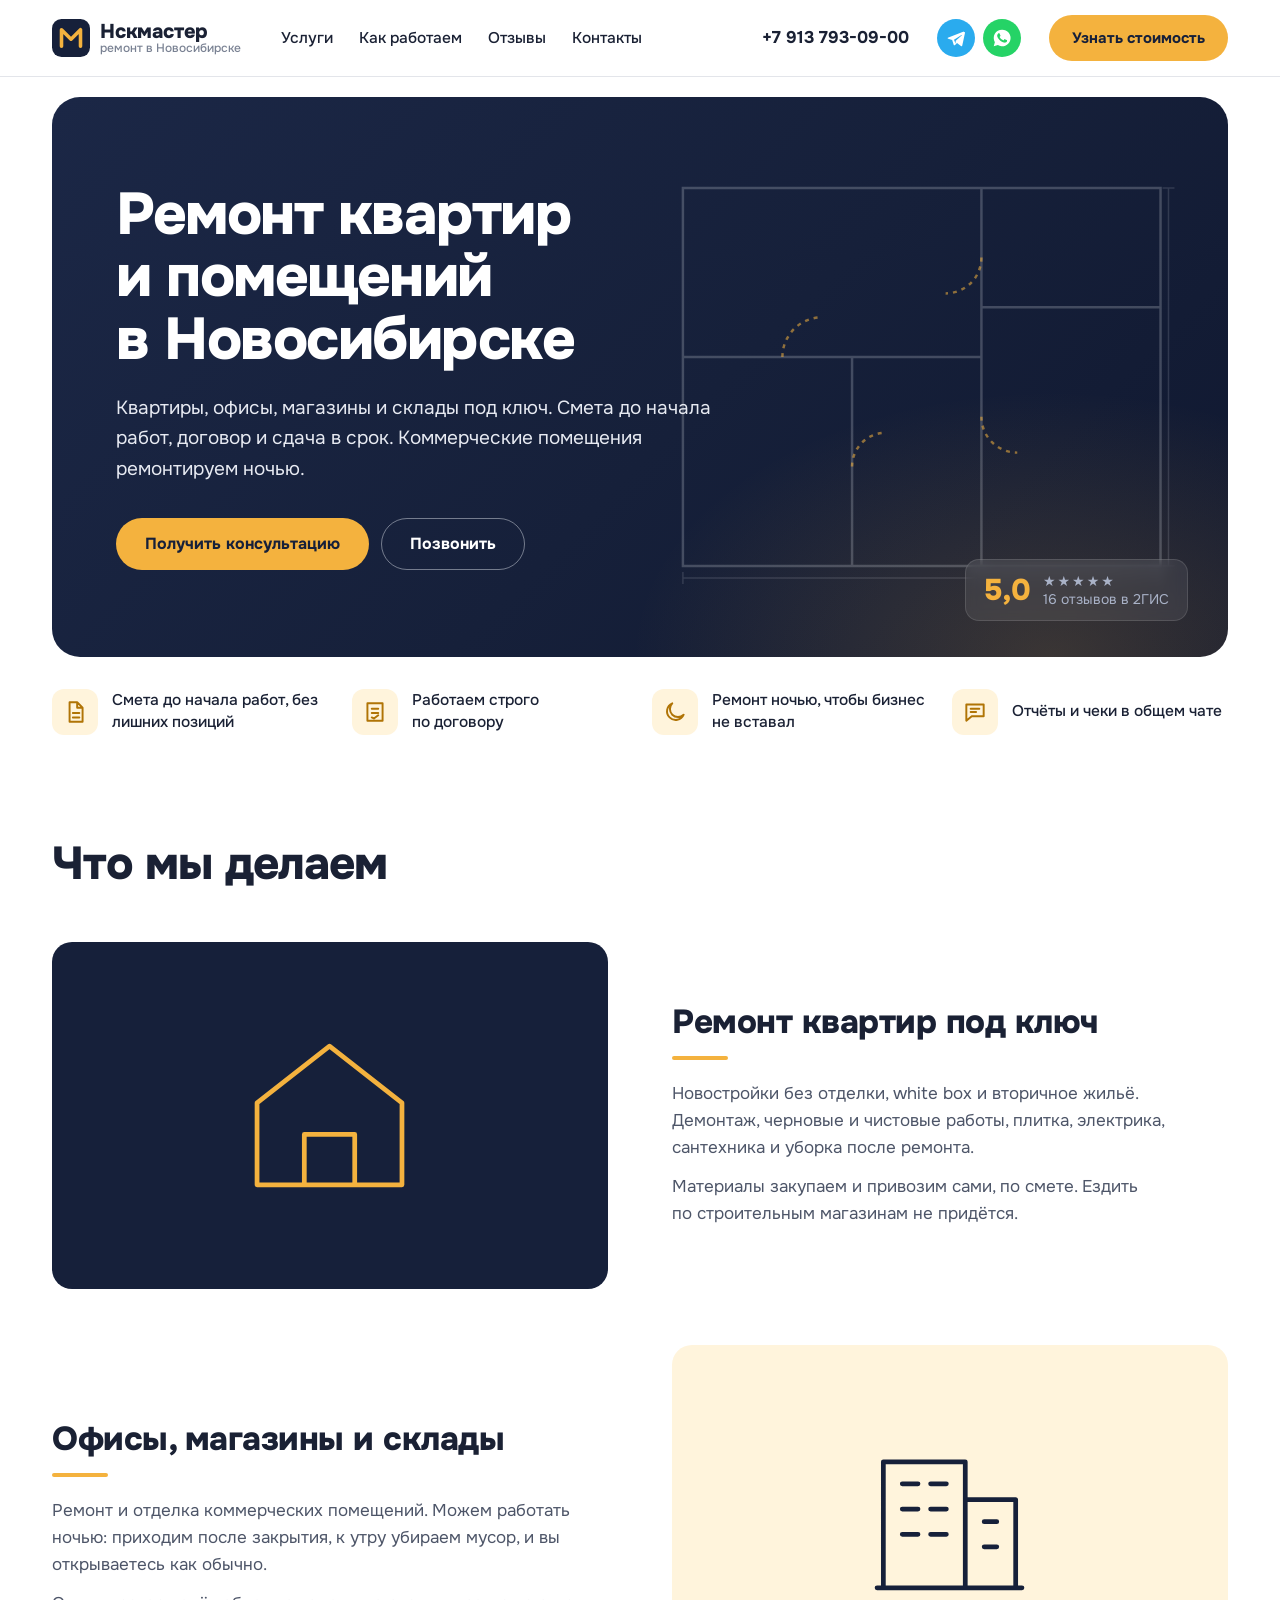
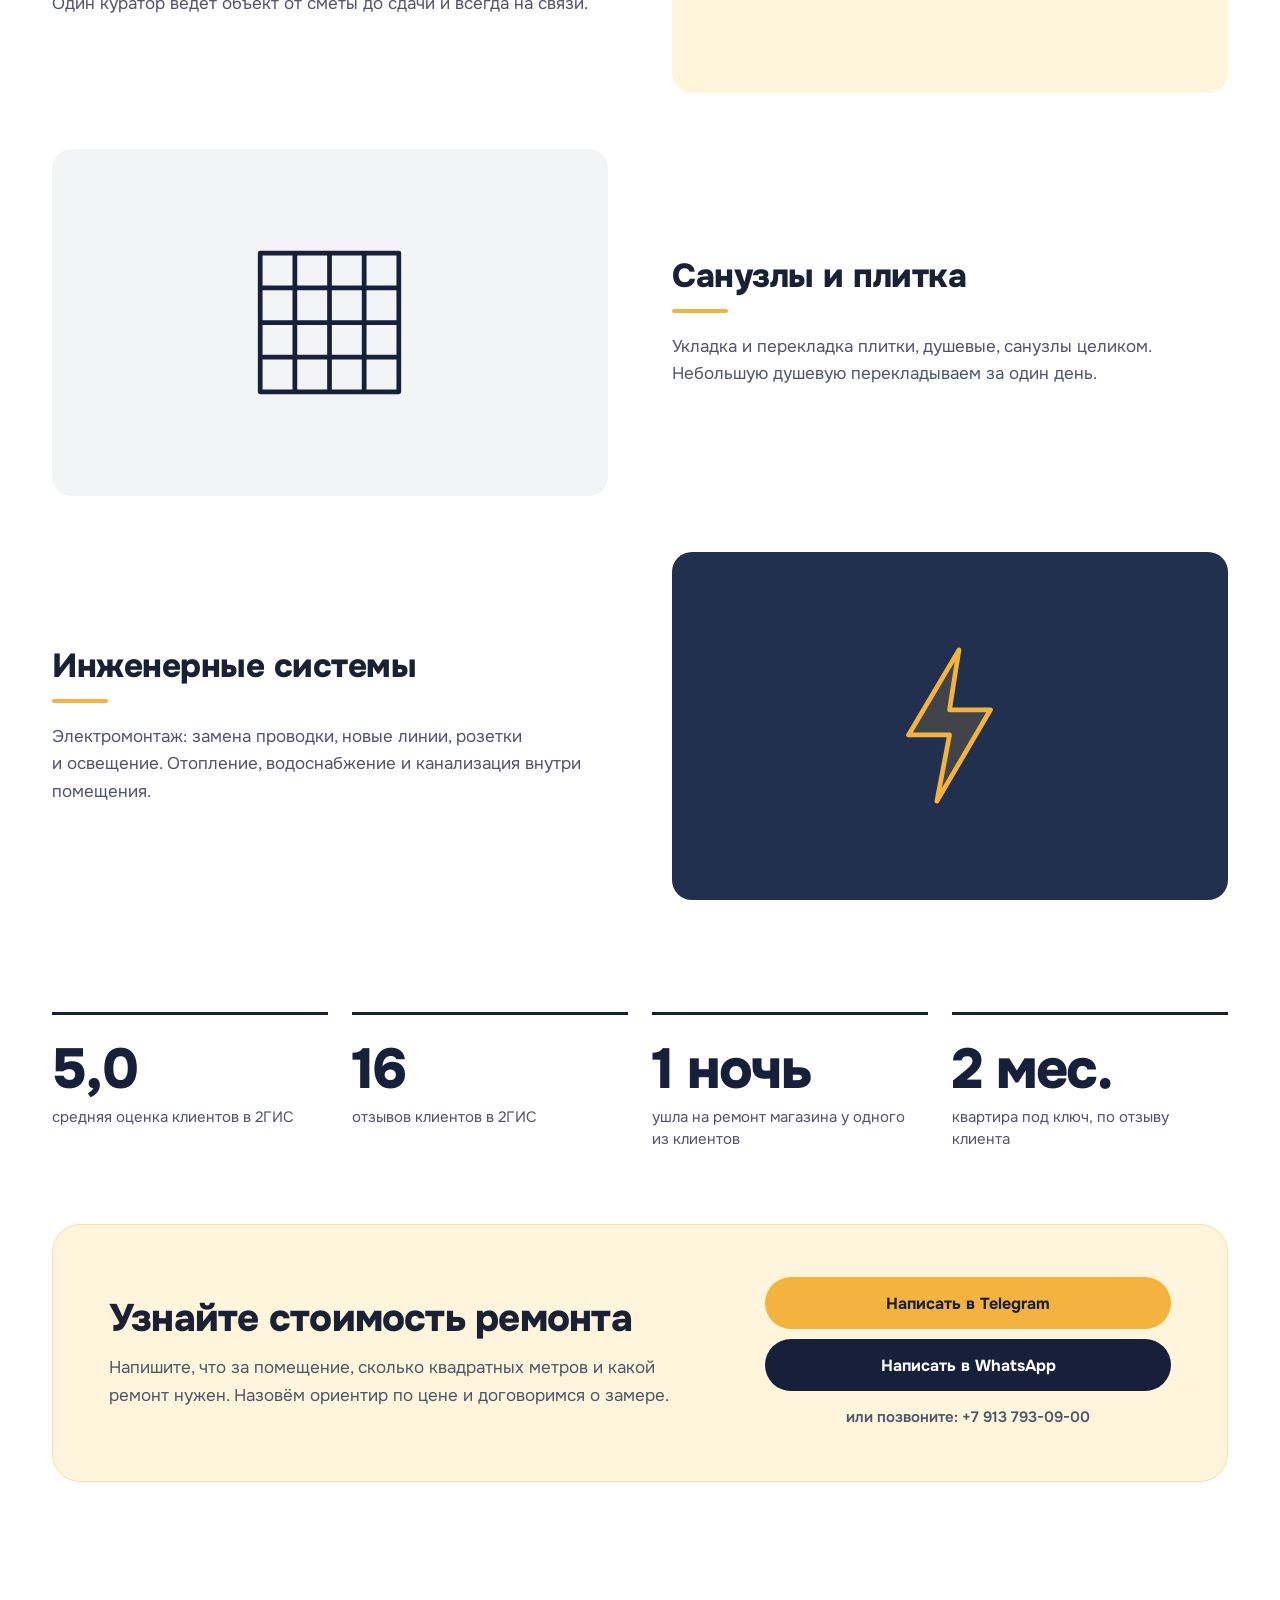
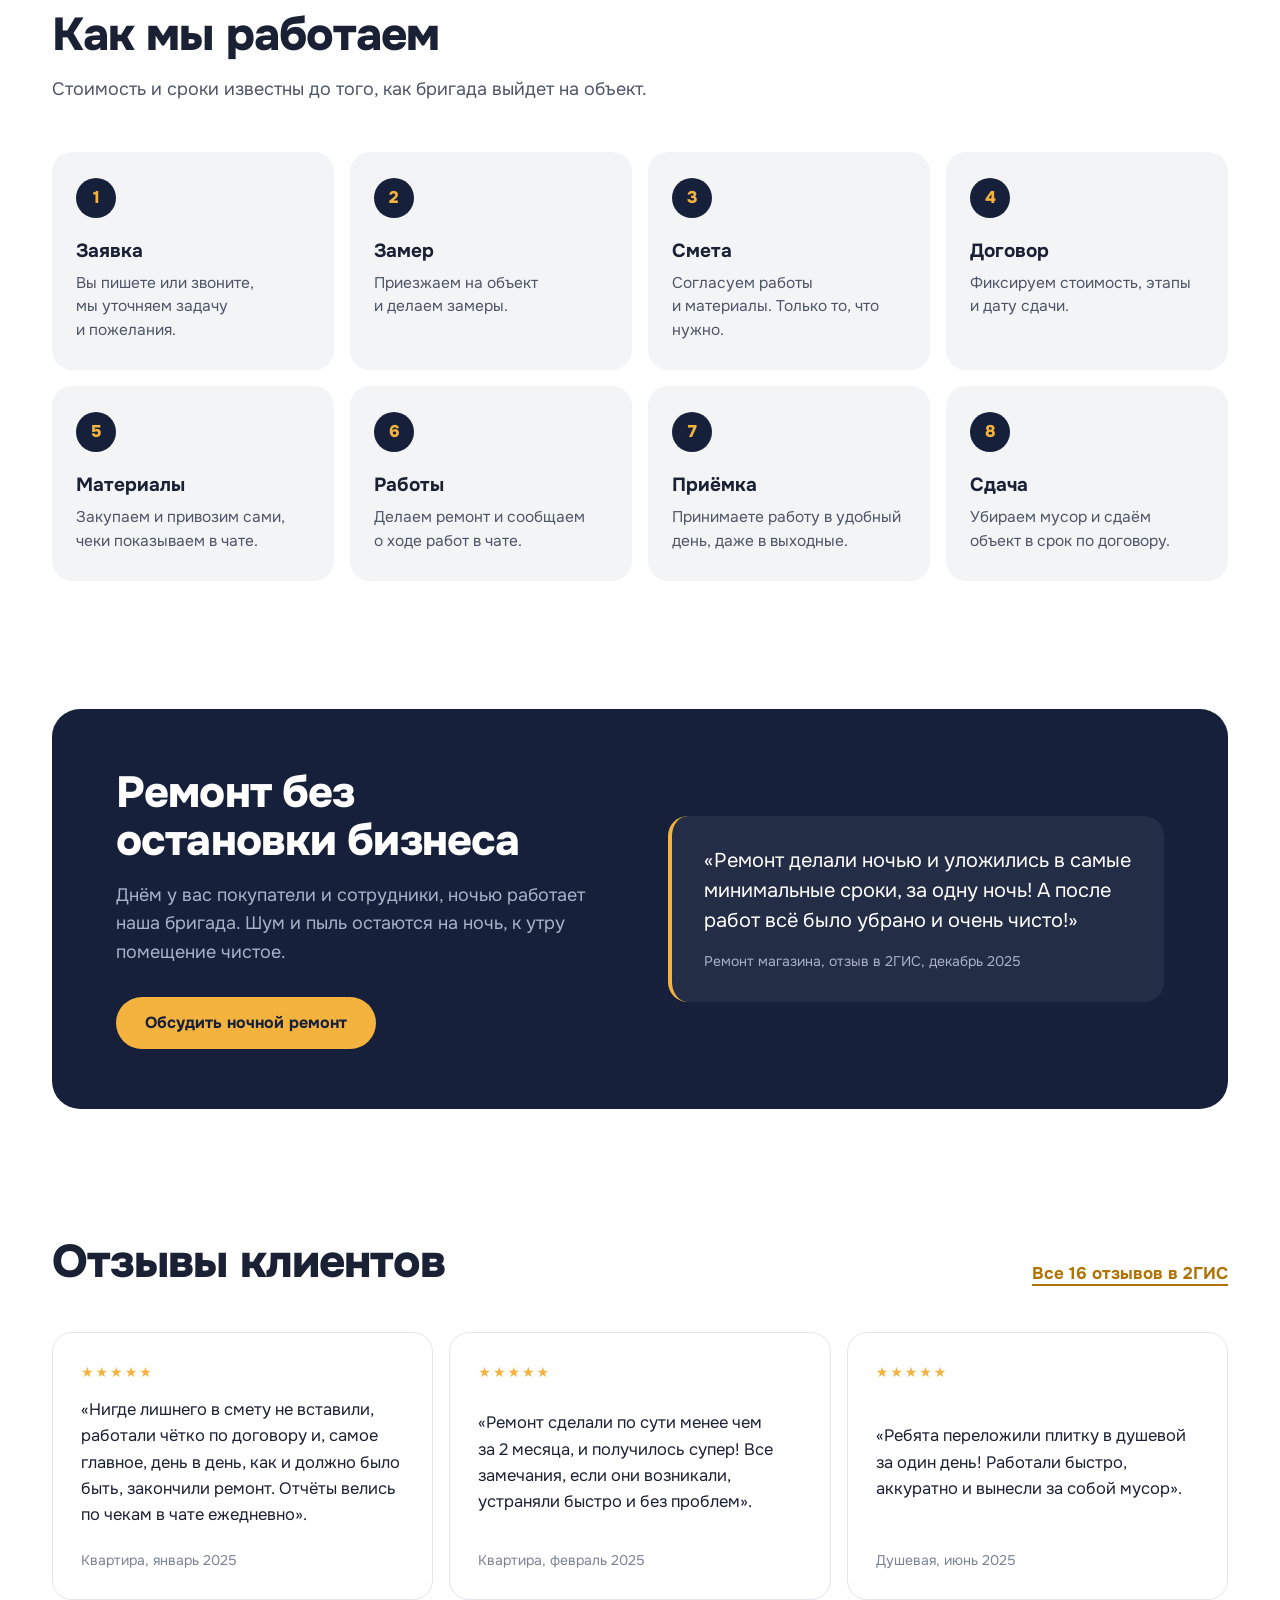
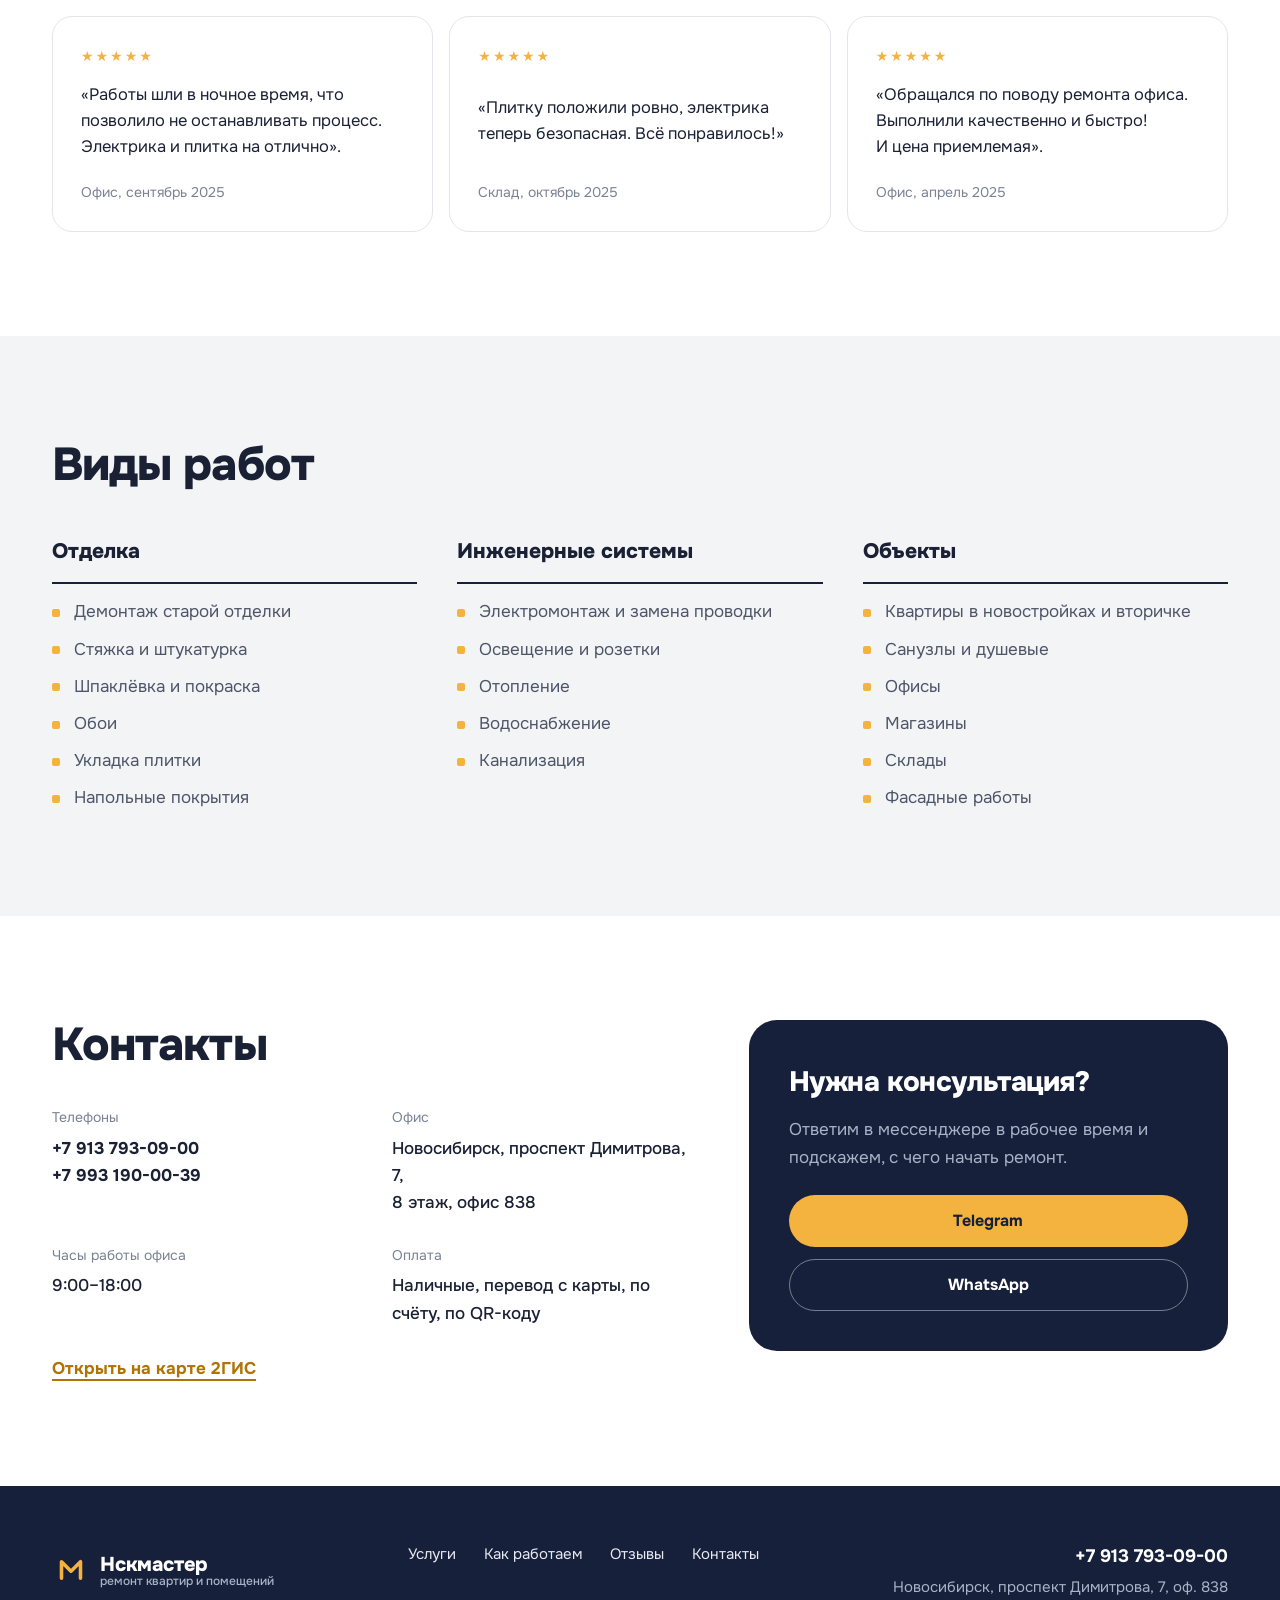
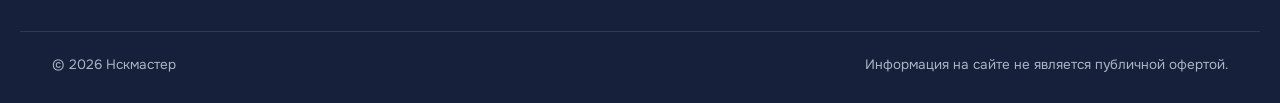
==== commit 5f9e2e1b: "Простой лендинг по мотивам референса, без калькулятора Co-Authored-By: Claude Opus 5.5 <noreply@anth" ====
--- a/index.html
+++ b/index.html
@@ -3,20 +3,20 @@
 <head>
   <meta charset="utf-8">
   <meta name="viewport" content="width=device-width, initial-scale=1, viewport-fit=cover">
-  <title>Ремонт квартир и помещений в Новосибирске — Нскмастер</title>
-  <meta name="description" content="Ремонт квартир, офисов, магазинов и складов в Новосибирске. Онлайн-расчёт сметы за 2 минуты. Коммерческие помещения ремонтируем ночью. Оценка 5,0 в 2ГИС.">
+  <title>Нскмастер — ремонт квартир и помещений в Новосибирске</title>
+  <meta name="description" content="Ремонт квартир, офисов, магазинов и складов в Новосибирске под ключ. Смета до начала работ, работа по договору, коммерческие объекты ремонтируем ночью. Оценка 5,0 в 2ГИС.">
   <!-- Черновик: убрать noindex перед запуском на домене клиента -->
   <meta name="robots" content="noindex, nofollow">
-  <meta name="theme-color" content="#16203A">
+  <meta name="theme-color" content="#FFFFFF">
   <meta property="og:type" content="website">
   <meta property="og:locale" content="ru_RU">
   <meta property="og:title" content="Нскмастер — ремонт квартир и помещений в Новосибирске">
-  <meta property="og:description" content="Посчитайте смету онлайн. Офисы и магазины ремонтируем ночью, чтобы днём вы работали.">
+  <meta property="og:description" content="Ремонт под ключ по смете и договору. Офисы и магазины ремонтируем ночью.">
   <link rel="icon" href="favicon.svg" type="image/svg+xml">
   <link rel="preconnect" href="https://fonts.googleapis.com">
   <link rel="preconnect" href="https://fonts.gstatic.com" crossorigin>
-  <link href="https://fonts.googleapis.com/css2?family=Alumni+Sans:wght@600;700;800&family=Onest:wght@400;500;600;700;800&display=swap" rel="stylesheet">
-  <link rel="stylesheet" href="css/site.css?v=2">
+  <link href="https://fonts.googleapis.com/css2?family=Onest:wght@400;500;600;700;800&display=swap" rel="stylesheet">
+  <link rel="stylesheet" href="css/site.css?v=3">
   <script type="application/ld+json">
   {
     "@context": "https://schema.org",
@@ -39,269 +39,201 @@
   </script>
 </head>
 <body>
-  <a class="skip" href="#raschet">Перейти к расчёту</a>
-
-  <header class="bar-top" id="top">
-    <div class="shell bar-top__row">
-      <a class="brand" href="#top" aria-label="Нскмастер, наверх">
-        <svg class="brand__mark" viewBox="0 0 28 28" aria-hidden="true"><rect x="3" y="3" width="22" height="22" rx="2"/><rect class="lit" x="7" y="7" width="6" height="6"/><rect x="15" y="7" width="6" height="6"/><rect x="7" y="15" width="6" height="6"/><rect x="15" y="15" width="6" height="6"/></svg>
-        <span>Нскмастер</span>
+  <a class="skip" href="#main">К основному содержанию</a>
+
+  <header class="head" id="top">
+    <div class="wrap head__row">
+      <a class="logo" href="#top" aria-label="Нскмастер, наверх">
+        <svg class="logo__mark" viewBox="0 0 32 32" aria-hidden="true"><rect width="32" height="32" rx="8"/><path d="M8 23V9l8 8 8-8v14" fill="none" stroke-width="3" stroke-linecap="round" stroke-linejoin="round"/></svg>
+        <span class="logo__text">Нскмастер<small>ремонт в Новосибирске</small></span>
       </a>
       <nav class="nav" id="nav" aria-label="Разделы">
-        <a href="#raschet">Расчёт</a>
         <a href="#uslugi">Услуги</a>
-        <a href="#noch">Ремонт ночью</a>
         <a href="#etapy">Как работаем</a>
         <a href="#otzyvy">Отзывы</a>
         <a href="#kontakty">Контакты</a>
       </nav>
-      <a class="bar-top__phone" href="tel:+79137930900" aria-label="Позвонить: +7 913 793-09-00"><svg viewBox="0 0 24 24" aria-hidden="true"><path d="M6.6 10.8a15 15 0 0 0 6.6 6.6l2.2-2.2c.3-.3.7-.4 1-.2 1.1.4 2.3.6 3.6.6.6 0 1 .4 1 1V20c0 .6-.4 1-1 1A17 17 0 0 1 3 4c0-.6.4-1 1-1h3.5c.6 0 1 .4 1 1 0 1.3.2 2.5.6 3.6.1.3 0 .7-.2 1z"/></svg><span>+7 913 793-09-00</span></a>
+      <a class="head__phone" href="tel:+79137930900">+7 913 793-09-00</a>
+      <div class="head__msg">
+        <a class="round round--tg" href="https://t.me/Kbeloz4" target="_blank" rel="noopener" aria-label="Написать в Telegram"><svg viewBox="0 0 24 24" aria-hidden="true"><path d="M21.4 4.3 2.9 11.4c-1.3.5-1.2 1.2-.2 1.5l4.7 1.5 1.8 5.6c.2.6.4.8.8.8s.6-.2.9-.5l2.3-2.2 4.7 3.5c.9.5 1.5.2 1.7-.8l3.1-14.5c.3-1.3-.5-1.9-1.3-1.5zM9.6 14.1l9-5.7c.4-.3.8-.1.5.2l-7.4 6.7-.3 3.2z"/></svg></a>
+        <a class="round round--wa" href="https://wa.me/79137930900" target="_blank" rel="noopener" aria-label="Написать в WhatsApp"><svg viewBox="0 0 24 24" aria-hidden="true"><path d="M12 2a10 10 0 0 0-8.6 15l-1.3 4.8 4.9-1.3A10 10 0 1 0 12 2zm5.8 14.1c-.2.7-1.4 1.3-1.9 1.4-.5.1-1.1.1-1.8-.1-.4-.1-1-.3-1.7-.6-3-1.3-4.9-4.3-5-4.5-.1-.2-1.2-1.6-1.2-3s.8-2.2 1-2.5c.3-.3.6-.4.8-.4h.6c.2 0 .4 0 .6.5l.9 2.1c.1.2.1.4 0 .5l-.3.5-.4.5c-.1.1-.3.3-.1.6.2.3.8 1.3 1.7 2.1 1.2 1 2.1 1.3 2.4 1.5.3.1.5.1.6-.1l.9-1.1c.2-.3.4-.2.6-.1l2 1c.3.1.5.2.5.3.1.1.1.7-.1 1.4z"/></svg></a>
+      </div>
+      <a class="btn btn--accent head__cta" href="#kontakty">Узнать стоимость</a>
       <button class="burger" id="burger" type="button" aria-expanded="false" aria-controls="nav" aria-label="Открыть меню"><span></span><span></span></button>
     </div>
   </header>
 
-  <main>
-    <!-- ============ Обложка ============ -->
-    <section class="cover">
-      <div class="shell cover__grid">
-        <div class="cover__text">
-          <h1>Ремонт квартир, офисов <span class="nw">и магазинов</span> <span class="nw">в Новосибирске</span></h1>
-          <p class="cover__lead">Считаем смету до&nbsp;начала работ и&nbsp;не&nbsp;добавляем в&nbsp;неё лишнего. Коммерческие помещения ремонтируем ночью, чтобы днём вы&nbsp;работали как обычно.</p>
-          <div class="cover__cta">
-            <a class="btn btn--lamp" href="#raschet">Рассчитать ремонт</a>
-            <a class="btn btn--line" href="https://t.me/Kbeloz4" target="_blank" rel="noopener">Написать в Telegram</a>
-          </div>
-          <a class="rating" href="https://2gis.ru/novosibirsk/firm/70000001093424749/tab/reviews" target="_blank" rel="noopener">
-            <span class="rating__num">5,0</span>
-            <span class="rating__stars" aria-hidden="true">★★★★★</span>
-            <span class="rating__txt">16 отзывов в 2ГИС</span>
+  <main id="main">
+    <!-- Обложка -->
+    <section class="hero">
+      <div class="wrap">
+        <div class="hero__card">
+          <svg class="hero__plan" viewBox="0 0 520 420" aria-hidden="true">
+            <path d="M20 20h300v170H20zM320 20h180v120H320zM320 140h180v260H320zM20 190h170v210H20zM190 190h130v210H190z"/>
+            <path class="door" d="M120 190a40 40 0 0 1 40-40M320 90a36 36 0 0 1-36 36M320 250a36 36 0 0 0 36 36M190 300a34 34 0 0 1 34-34"/>
+            <path class="dim" d="M20 412h480M20 406v12M500 406v12M508 20v380M502 20h12M502 400h12"/>
+          </svg>
+          <div class="hero__text">
+            <h1>Ремонт квартир и&nbsp;помещений в&nbsp;Новосибирске</h1>
+            <p class="hero__lead">Квартиры, офисы, магазины и&nbsp;склады под ключ. Смета до&nbsp;начала работ, договор и&nbsp;сдача в&nbsp;срок. Коммерческие помещения ремонтируем ночью.</p>
+            <div class="hero__btns">
+              <a class="btn btn--accent" href="https://t.me/Kbeloz4" target="_blank" rel="noopener">Получить консультацию</a>
+              <a class="btn btn--ghost" href="tel:+79137930900">Позвонить</a>
+            </div>
+          </div>
+          <a class="hero__rating" href="https://2gis.ru/novosibirsk/firm/70000001093424749/tab/reviews" target="_blank" rel="noopener">
+            <b>5,0</b>
+            <span><span class="stars" aria-hidden="true">★★★★★</span>16 отзывов в 2ГИС</span>
           </a>
         </div>
 
-        <figure class="tower" aria-hidden="true">
-          <div class="tower__body" id="tower"></div>
-          <figcaption class="tower__tag"><b>Мы здесь</b> Димитрова, 7, 8&nbsp;этаж</figcaption>
-        </figure>
-      </div>
-    </section>
-
-    <!-- ============ Калькулятор ============ -->
-    <section class="calc-sec" id="raschet" aria-labelledby="calcTitle">
-      <div class="shell">
-        <div class="sec-head">
-          <h2 id="calcTitle">Сколько стоит ремонт вашей квартиры</h2>
-          <p>Выберите параметры, и&nbsp;калькулятор покажет стоимость работ, материалов и&nbsp;срок. Расчёт можно сразу отправить нам в&nbsp;Telegram или WhatsApp.</p>
-        </div>
-
-        <div class="layout">
-          <form class="steps" id="calc" novalidate>
-            <fieldset class="step">
-              <legend><span class="step__num">1</span>Тип жилья</legend>
-              <div class="cards cards--3" data-group="housing"></div>
-            </fieldset>
-
-            <fieldset class="step">
-              <legend><span class="step__num">2</span>Площадь и комнаты</legend>
-              <div class="area">
-                <div class="area__top">
-                  <label for="area">Общая площадь</label>
-                  <output id="areaOut" for="area" class="area__val">54 м²</output>
-                </div>
-                <input type="range" id="area" min="15" max="200" step="1" value="54">
-                <div class="area__scale"><span>15 м²</span><span>200 м²</span></div>
-              </div>
-              <div class="counters">
-                <div class="counter">
-                  <span class="counter__label">Комнат</span>
-                  <div class="counter__ctrl">
-                    <button type="button" data-count="rooms" data-d="-1" aria-label="Меньше комнат">−</button>
-                    <output id="roomsOut">2</output>
-                    <button type="button" data-count="rooms" data-d="1" aria-label="Больше комнат">+</button>
-                  </div>
-                </div>
-                <div class="counter">
-                  <span class="counter__label">Санузлов</span>
-                  <div class="counter__ctrl">
-                    <button type="button" data-count="baths" data-d="-1" aria-label="Меньше санузлов">−</button>
-                    <output id="bathsOut">1</output>
-                    <button type="button" data-count="baths" data-d="1" aria-label="Больше санузлов">+</button>
-                  </div>
-                </div>
-              </div>
-              <div class="plan" aria-hidden="true">
-                <svg id="plan" viewBox="0 0 600 240" preserveAspectRatio="xMidYMid meet"></svg>
-              </div>
-            </fieldset>
-
-            <fieldset class="step">
-              <legend><span class="step__num">3</span>Какой ремонт нужен</legend>
-              <div class="cards cards--3" data-group="repair"></div>
-            </fieldset>
-
-            <fieldset class="step">
-              <legend><span class="step__num">4</span>Класс материалов</legend>
-              <div class="seg" data-group="materials"></div>
-            </fieldset>
-
-            <fieldset class="step">
-              <legend><span class="step__num">5</span>Дополнительные работы</legend>
-              <div class="extras" id="extras"></div>
-            </fieldset>
-          </form>
-
-          <aside class="summary" id="summary" aria-label="Итог расчёта">
-            <div class="summary__card" aria-live="polite">
-              <p class="summary__label">Стоимость ремонта</p>
-              <p class="summary__total"><span id="total">0</span>&nbsp;₽</p>
-              <p class="summary__range" id="range"></p>
-
-              <div class="bar" id="bar" role="img" aria-label="Структура стоимости: работы, материалы, дополнительные работы">
-                <span class="bar__seg bar__seg--work"></span>
-                <span class="bar__seg bar__seg--mat"></span>
-                <span class="bar__seg bar__seg--extra"></span>
-              </div>
-
-              <dl class="lines">
-                <div class="line"><dt><i class="dot dot--work"></i>Работы</dt><dd id="sWork">0 ₽</dd></div>
-                <div class="line"><dt><i class="dot dot--mat"></i>Материалы</dt><dd id="sMat">0 ₽</dd></div>
-                <div class="line"><dt><i class="dot dot--extra"></i>Доп. работы</dt><dd id="sExtra">0 ₽</dd></div>
-              </dl>
-
-              <div class="facts">
-                <div class="fact"><span class="fact__k">За м²</span><span class="fact__v" id="perM">0 ₽</span></div>
-                <div class="fact"><span class="fact__k">Срок</span><span class="fact__v" id="term">—</span></div>
-              </div>
-
-              <details class="details">
-                <summary>Подробная смета</summary>
-                <ul class="details__list" id="details"></ul>
-              </details>
-
-              <button type="button" class="cta" id="ctaOpen">Отправить расчёт и договориться о замере</button>
-              <div class="summary__tools">
-                <button type="button" class="link" id="copyBtn">Скопировать смету</button>
-                <button type="button" class="link" id="printBtn">Сохранить PDF</button>
-              </div>
-              <p class="summary__fine">Предварительный расчёт по средним ценам. Точную смету составим после замера и&nbsp;зафиксируем в&nbsp;договоре.</p>
-            </div>
-          </aside>
-        </div>
-      </div>
-    </section>
-
-    <!-- ============ Услуги ============ -->
-    <section class="services" id="uslugi" aria-labelledby="srvTitle">
-      <div class="shell">
-        <div class="sec-head">
-          <h2 id="srvTitle">Что мы делаем</h2>
-          <p>Берём объект целиком или отдельные работы. Чаще всего к&nbsp;нам приходят с&nbsp;плиткой и&nbsp;электрикой.</p>
-        </div>
-        <ul class="srv">
-          <li class="srv__item">
-            <h3>Квартиры под ключ</h3>
-            <p>Новостройки без отделки, white box и&nbsp;вторичное жильё: от&nbsp;демонтажа и&nbsp;черновых работ до&nbsp;уборки после ремонта.</p>
-          </li>
-          <li class="srv__item">
-            <h3>Санузлы и&nbsp;плитка</h3>
-            <p>Укладка и&nbsp;перекладка плитки, душевые, санузлы целиком. Душевую перекладываем за&nbsp;день, если позволяет объём.</p>
-          </li>
-          <li class="srv__item">
-            <h3>Электрика</h3>
-            <p>Замена проводки, новые линии, розетки и&nbsp;освещение. Делаем так, чтобы сеть выдерживала нагрузку и&nbsp;была безопасной.</p>
-          </li>
-          <li class="srv__item">
-            <h3>Отопление, вода, канализация</h3>
-            <p>Разводка труб, радиаторы, подключение сантехники внутри квартиры или помещения.</p>
-          </li>
-          <li class="srv__item">
-            <h3>Офисы, магазины, склады</h3>
-            <p>Отделка и&nbsp;ремонт коммерческих помещений, в&nbsp;том числе ночью, чтобы не&nbsp;останавливать вашу работу.</p>
-          </li>
-          <li class="srv__item">
-            <h3>Фасадные работы</h3>
-            <p>Отделка и&nbsp;ремонт фасадов зданий. Объём и&nbsp;сроки считаем после осмотра.</p>
-          </li>
+        <ul class="perks">
+          <li><svg viewBox="0 0 24 24" aria-hidden="true"><path d="M7 3h7l5 5v13H7z M14 3v5h5 M10 13h6 M10 17h6"/></svg>Смета до&nbsp;начала работ, без лишних позиций</li>
+          <li><svg viewBox="0 0 24 24" aria-hidden="true"><path d="M5 4h14v16H5z M9 9h6 M9 13h6 M9 17l2 1 4-3"/></svg>Работаем строго по&nbsp;договору</li>
+          <li><svg viewBox="0 0 24 24" aria-hidden="true"><path d="M20 14.5A8 8 0 1 1 9.5 4a6.5 6.5 0 0 0 10.5 10.5z"/></svg>Ремонт ночью, чтобы бизнес не&nbsp;вставал</li>
+          <li><svg viewBox="0 0 24 24" aria-hidden="true"><path d="M4 5h16v11H9l-5 4z M8 9h8 M8 12h5"/></svg>Отчёты и&nbsp;чеки в&nbsp;общем чате</li>
         </ul>
       </div>
     </section>
 
-    <!-- ============ Ночью ============ -->
-    <section class="night" id="noch" aria-labelledby="nightTitle">
-      <div class="shell night__grid">
-        <div>
-          <h2 id="nightTitle" class="night__title">Днём <span class="nw">у вас</span> покупатели. Ночью работаем мы.</h2>
-          <p class="night__lead">Офис, магазин или склад не&nbsp;нужно закрывать на&nbsp;время ремонта. Бригада приходит после закрытия, а&nbsp;к&nbsp;открытию помещение убрано.</p>
-          <ul class="night__list">
-            <li><b>Без простоя.</b> Сотрудники работают днём, шум и&nbsp;пыль остаются на&nbsp;ночь.</li>
-            <li><b>Уборка к&nbsp;утру.</b> Мусор вывозим, пол чистый, можно открываться.</li>
-            <li><b>Один человек на&nbsp;связи.</b> Куратор ведёт объект от&nbsp;сметы до&nbsp;сдачи и&nbsp;отвечает на&nbsp;вопросы.</li>
-          </ul>
-          <a class="btn btn--lamp" href="https://t.me/Kbeloz4" target="_blank" rel="noopener">Обсудить ночной ремонт</a>
-        </div>
-        <div class="night__quotes">
-          <blockquote class="q">
-            <p>«Ремонт делали ночью и&nbsp;уложились в&nbsp;самые минимальные сроки, за&nbsp;одну ночь!»</p>
+    <!-- Услуги -->
+    <section class="sec" id="uslugi" aria-labelledby="srvTitle">
+      <div class="wrap">
+        <h2 class="sec__title" id="srvTitle">Что мы делаем</h2>
+        <div class="srv">
+          <article class="srv__item">
+            <div class="srv__pic srv__pic--flat" aria-hidden="true">
+              <svg viewBox="0 0 120 120"><path d="M14 104V52l46-36 46 36v52z M44 104V72h32v32 M14 104h92"/></svg>
+            </div>
+            <div class="srv__body">
+              <h3>Ремонт квартир под&nbsp;ключ</h3>
+              <p>Новостройки без отделки, white box и&nbsp;вторичное жильё. Демонтаж, черновые и&nbsp;чистовые работы, плитка, электрика, сантехника и&nbsp;уборка после ремонта.</p>
+              <p>Материалы закупаем и&nbsp;привозим сами, по&nbsp;смете. Ездить по&nbsp;строительным магазинам не&nbsp;придётся.</p>
+            </div>
+          </article>
+          <article class="srv__item">
+            <div class="srv__pic srv__pic--office" aria-hidden="true">
+              <svg viewBox="0 0 120 120"><path d="M18 104V24h52v80 M70 48h32v56 M14 104h92 M30 38h10M48 38h10M30 54h10M48 54h10M30 70h10M48 70h10M82 62h8M82 78h8"/></svg>
+            </div>
+            <div class="srv__body">
+              <h3>Офисы, магазины и&nbsp;склады</h3>
+              <p>Ремонт и&nbsp;отделка коммерческих помещений. Можем работать ночью: приходим после закрытия, к&nbsp;утру убираем мусор, и&nbsp;вы открываетесь как обычно.</p>
+              <p>Один куратор ведёт объект от&nbsp;сметы до&nbsp;сдачи и&nbsp;всегда на&nbsp;связи.</p>
+            </div>
+          </article>
+          <article class="srv__item">
+            <div class="srv__pic srv__pic--bath" aria-hidden="true">
+              <svg viewBox="0 0 120 120"><path d="M16 16h88v88H16z M16 38h88M16 60h88M16 82h88 M38 16v88M60 16v88M82 16v88"/></svg>
+            </div>
+            <div class="srv__body">
+              <h3>Санузлы и&nbsp;плитка</h3>
+              <p>Укладка и&nbsp;перекладка плитки, душевые, санузлы целиком. Небольшую душевую перекладываем за&nbsp;один день.</p>
+            </div>
+          </article>
+          <article class="srv__item">
+            <div class="srv__pic srv__pic--eng" aria-hidden="true">
+              <svg viewBox="0 0 120 120"><path d="M66 12 34 66h26l-8 42 34-58H60z"/></svg>
+            </div>
+            <div class="srv__body">
+              <h3>Инженерные системы</h3>
+              <p>Электромонтаж: замена проводки, новые линии, розетки и&nbsp;освещение. Отопление, водоснабжение и&nbsp;канализация внутри помещения.</p>
+            </div>
+          </article>
+        </div>
+      </div>
+    </section>
+
+    <!-- Цифры -->
+    <section class="nums" aria-label="Нскмастер в цифрах">
+      <div class="wrap nums__row">
+        <div class="num"><b>5,0</b><span>средняя оценка клиентов в&nbsp;2ГИС</span></div>
+        <div class="num"><b>16</b><span>отзывов клиентов в&nbsp;2ГИС</span></div>
+        <div class="num"><b>1&nbsp;ночь</b><span>ушла на&nbsp;ремонт магазина у&nbsp;одного из&nbsp;клиентов</span></div>
+        <div class="num"><b>2&nbsp;мес.</b><span>квартира под ключ, по&nbsp;отзыву клиента</span></div>
+      </div>
+    </section>
+
+    <!-- Расчёт -->
+    <section class="sec sec--tight" aria-labelledby="leadTitle">
+      <div class="wrap">
+        <div class="lead">
+          <div>
+            <h2 id="leadTitle">Узнайте стоимость ремонта</h2>
+            <p>Напишите, что за&nbsp;помещение, сколько квадратных метров и&nbsp;какой ремонт нужен. Назовём ориентир по&nbsp;цене и&nbsp;договоримся о&nbsp;замере.</p>
+          </div>
+          <div class="lead__btns">
+            <a class="btn btn--accent" href="https://t.me/Kbeloz4" target="_blank" rel="noopener">Написать в Telegram</a>
+            <a class="btn btn--dark" href="https://wa.me/79137930900" target="_blank" rel="noopener">Написать в WhatsApp</a>
+            <a class="lead__tel" href="tel:+79137930900">или позвоните: +7 913 793-09-00</a>
+          </div>
+        </div>
+      </div>
+    </section>
+
+    <!-- Этапы -->
+    <section class="sec" id="etapy" aria-labelledby="stepsTitle">
+      <div class="wrap">
+        <h2 class="sec__title" id="stepsTitle">Как мы работаем</h2>
+        <p class="sec__sub">Стоимость и&nbsp;сроки известны до&nbsp;того, как бригада выйдет на&nbsp;объект.</p>
+        <ol class="steps">
+          <li><b>Заявка</b><span>Вы пишете или звоните, мы&nbsp;уточняем задачу и&nbsp;пожелания.</span></li>
+          <li><b>Замер</b><span>Приезжаем на&nbsp;объект и&nbsp;делаем замеры.</span></li>
+          <li><b>Смета</b><span>Согласуем работы и&nbsp;материалы. Только то, что нужно.</span></li>
+          <li><b>Договор</b><span>Фиксируем стоимость, этапы и&nbsp;дату сдачи.</span></li>
+          <li><b>Материалы</b><span>Закупаем и&nbsp;привозим сами, чеки показываем в&nbsp;чате.</span></li>
+          <li><b>Работы</b><span>Делаем ремонт и&nbsp;сообщаем о&nbsp;ходе работ в&nbsp;чате.</span></li>
+          <li><b>Приёмка</b><span>Принимаете работу в&nbsp;удобный день, даже в&nbsp;выходные.</span></li>
+          <li><b>Сдача</b><span>Убираем мусор и&nbsp;сдаём объект в&nbsp;срок по&nbsp;договору.</span></li>
+        </ol>
+      </div>
+    </section>
+
+    <!-- Ночью -->
+    <section class="sec sec--tight" aria-labelledby="nightTitle">
+      <div class="wrap">
+        <div class="night">
+          <div class="night__text">
+            <h2 id="nightTitle">Ремонт без остановки бизнеса</h2>
+            <p>Днём у&nbsp;вас покупатели и&nbsp;сотрудники, ночью работает наша бригада. Шум и&nbsp;пыль остаются на&nbsp;ночь, к&nbsp;утру помещение чистое.</p>
+            <a class="btn btn--accent" href="https://t.me/Kbeloz4" target="_blank" rel="noopener">Обсудить ночной ремонт</a>
+          </div>
+          <blockquote class="night__quote">
+            <p>«Ремонт делали ночью и&nbsp;уложились в&nbsp;самые минимальные сроки, за&nbsp;одну ночь! А&nbsp;после работ всё было убрано и&nbsp;очень чисто!»</p>
             <footer>Ремонт магазина, отзыв в&nbsp;2ГИС, декабрь 2025</footer>
           </blockquote>
-          <blockquote class="q">
-            <p>«Работы шли в&nbsp;ночное время, что позволило не&nbsp;останавливать процесс».</p>
-            <footer>Ремонт офиса, отзыв в&nbsp;2ГИС, сентябрь 2025</footer>
-          </blockquote>
-          <blockquote class="q">
-            <p>«Долго искал подрядчиков, которые готовы работать в&nbsp;ночное время».</p>
-            <footer>Ремонт склада, отзыв в&nbsp;2ГИС, август 2025</footer>
-          </blockquote>
-        </div>
-      </div>
-    </section>
-
-    <!-- ============ Этапы ============ -->
-    <section class="steps-sec" id="etapy" aria-labelledby="stepsTitle">
-      <div class="shell">
-        <div class="sec-head">
-          <h2 id="stepsTitle">Как проходит ремонт</h2>
-          <p>Шесть шагов от&nbsp;первого сообщения до&nbsp;сдачи. Смета и&nbsp;сроки известны до&nbsp;того, как бригада выйдет на&nbsp;объект.</p>
-        </div>
-        <ol class="flow">
-          <li><h3>Расчёт</h3><p>Посчитайте ремонт в&nbsp;калькуляторе или напишите нам. Ответим и&nbsp;назовём ориентир по&nbsp;цене.</p></li>
-          <li><h3>Замер и&nbsp;смета</h3><p>Приезжаем на&nbsp;объект и&nbsp;составляем подробную смету. Только то, что нужно сделать.</p></li>
-          <li><h3>Договор</h3><p>Фиксируем стоимость, этапы и&nbsp;дату сдачи. Работаем строго по&nbsp;договору.</p></li>
-          <li><h3>Материалы</h3><p>Закупаем и&nbsp;привозим материалы сами в&nbsp;нужном количестве. Ездить по&nbsp;строительным магазинам не&nbsp;придётся.</p></li>
-          <li><h3>Работы и&nbsp;отчёты</h3><p>Показываем ход работ и&nbsp;чеки в&nbsp;общем чате. Замечания устраняем по&nbsp;ходу.</p></li>
-          <li><h3>Сдача</h3><p>Принимаете работу в&nbsp;удобный день, в&nbsp;том числе в&nbsp;выходные. Убираем за&nbsp;собой мусор.</p></li>
-        </ol>
-      </div>
-    </section>
-
-    <!-- ============ Отзывы ============ -->
-    <section class="reviews" id="otzyvy" aria-labelledby="revTitle">
-      <div class="shell">
-        <div class="reviews__head">
-          <h2 id="revTitle">Что пишут клиенты</h2>
-          <a class="rating rating--light" href="https://2gis.ru/novosibirsk/firm/70000001093424749/tab/reviews" target="_blank" rel="noopener">
-            <span class="rating__num">5,0</span>
-            <span class="rating__stars" aria-hidden="true">★★★★★</span>
-            <span class="rating__txt">Все 16 отзывов в 2ГИС</span>
-          </a>
-        </div>
-        <div class="rev">
-          <blockquote class="rev__item rev__item--wide">
-            <p>«Нигде лишнего в&nbsp;смету не&nbsp;вставили, работали чётко по&nbsp;договору и&nbsp;самое главное день в&nbsp;день, как и&nbsp;должно было быть, закончили ремонт. За&nbsp;стройматериалами мы&nbsp;сами никогда не&nbsp;ездили. Отчёты велись по&nbsp;чекам в&nbsp;чате ежедневно».</p>
-            <footer>Ремонт квартиры, январь 2025</footer>
-          </blockquote>
-          <blockquote class="rev__item">
-            <p>«Ремонт сделали по&nbsp;сути менее чем за&nbsp;2&nbsp;месяца, и&nbsp;получилось супер! Все замечания устраняли быстро и&nbsp;без проблем».</p>
-            <footer>Ремонт квартиры, февраль 2025</footer>
-          </blockquote>
-          <blockquote class="rev__item">
+        </div>
+      </div>
+    </section>
+
+    <!-- Отзывы -->
+    <section class="sec" id="otzyvy" aria-labelledby="revTitle">
+      <div class="wrap">
+        <div class="sec__head">
+          <h2 class="sec__title" id="revTitle">Отзывы клиентов</h2>
+          <a class="more" href="https://2gis.ru/novosibirsk/firm/70000001093424749/tab/reviews" target="_blank" rel="noopener">Все 16 отзывов в 2ГИС</a>
+        </div>
+        <div class="reviews">
+          <blockquote class="review">
+            <p>«Нигде лишнего в&nbsp;смету не&nbsp;вставили, работали чётко по&nbsp;договору и, самое главное, день в&nbsp;день, как и&nbsp;должно было быть, закончили ремонт. Отчёты велись по&nbsp;чекам в&nbsp;чате ежедневно».</p>
+            <footer>Квартира, январь 2025</footer>
+          </blockquote>
+          <blockquote class="review">
+            <p>«Ремонт сделали по&nbsp;сути менее чем за&nbsp;2&nbsp;месяца, и&nbsp;получилось супер! Все замечания, если они возникали, устраняли быстро и&nbsp;без проблем».</p>
+            <footer>Квартира, февраль 2025</footer>
+          </blockquote>
+          <blockquote class="review">
             <p>«Ребята переложили плитку в&nbsp;душевой за&nbsp;один день! Работали быстро, аккуратно и&nbsp;вынесли за&nbsp;собой мусор».</p>
             <footer>Душевая, июнь 2025</footer>
           </blockquote>
-          <blockquote class="rev__item">
+          <blockquote class="review">
+            <p>«Работы шли в&nbsp;ночное время, что позволило не&nbsp;останавливать процесс. Электрика и&nbsp;плитка на&nbsp;отлично».</p>
+            <footer>Офис, сентябрь 2025</footer>
+          </blockquote>
+          <blockquote class="review">
             <p>«Плитку положили ровно, электрика теперь безопасная. Всё понравилось!»</p>
             <footer>Склад, октябрь 2025</footer>
           </blockquote>
-          <blockquote class="rev__item">
+          <blockquote class="review">
             <p>«Обращался по&nbsp;поводу ремонта офиса. Выполнили качественно и&nbsp;быстро! И&nbsp;цена приемлемая».</p>
             <footer>Офис, апрель 2025</footer>
           </blockquote>
@@ -309,103 +241,95 @@
       </div>
     </section>
 
-    <!-- ============ Вопросы ============ -->
-    <section class="faq" id="voprosy" aria-labelledby="faqTitle">
-      <div class="shell faq__grid">
-        <h2 id="faqTitle">Частые вопросы</h2>
-        <div class="faq__list">
-          <details>
-            <summary>Насколько точен расчёт в&nbsp;калькуляторе?</summary>
-            <p>Калькулятор даёт ориентир по&nbsp;средним ценам. Точная стоимость зависит от&nbsp;состояния стен, полов и&nbsp;коммуникаций, поэтому окончательную смету мы&nbsp;составляем после замера и&nbsp;фиксируем в&nbsp;договоре.</p>
-          </details>
-          <details>
-            <summary>Можно сделать ремонт без закрытия офиса или магазина?</summary>
-            <p>Да. Коммерческие помещения ремонтируем ночью: приходим после закрытия, к&nbsp;утру убираем мусор и&nbsp;пыль.</p>
-          </details>
-          <details>
-            <summary>Кто покупает материалы?</summary>
-            <p>Можем закупить и&nbsp;привезти материалы сами по&nbsp;смете, а&nbsp;чеки показываем в&nbsp;общем чате. Если хотите покупать сами, тоже договоримся.</p>
-          </details>
-          <details>
-            <summary>Как можно оплатить работы?</summary>
-            <p>Наличными, переводом с&nbsp;карты, через банк по&nbsp;счёту или по&nbsp;QR-коду.</p>
-          </details>
-          <details>
-            <summary>Беретесь за&nbsp;отдельные работы, например только санузел?</summary>
-            <p>Да. Можно заказать только плитку, электрику или сантехнику. Напишите, что нужно сделать, и&nbsp;мы&nbsp;назовём стоимость.</p>
-          </details>
-        </div>
-      </div>
-    </section>
-
-    <!-- ============ Контакты ============ -->
-    <section class="contacts" id="kontakty" aria-labelledby="contTitle">
-      <div class="shell contacts__grid">
-        <div>
-          <h2 id="contTitle">Напишите или позвоните</h2>
-          <p class="contacts__lead">Ответим, назовём ориентир по&nbsp;цене и&nbsp;договоримся о&nbsp;замере.</p>
-          <div class="contacts__btns">
-            <a class="btn btn--lamp" href="https://t.me/Kbeloz4" target="_blank" rel="noopener">Telegram</a>
-            <a class="btn btn--line" href="https://wa.me/79137930900" target="_blank" rel="noopener">WhatsApp</a>
-          </div>
-        </div>
-        <dl class="contacts__list">
-          <div><dt>Телефоны</dt><dd><a href="tel:+79137930900">+7 913 793-09-00</a><br><a href="tel:+79931900039">+7 993 190-00-39</a></dd></div>
-          <div><dt>Офис</dt><dd>Новосибирск, проспект Димитрова, 7<br>8&nbsp;этаж, офис 838</dd></div>
-          <div><dt>Часы работы офиса</dt><dd>9:00–18:00</dd></div>
-          <div><dt>Как добраться</dt><dd><a href="https://2gis.ru/novosibirsk/firm/70000001093424749" target="_blank" rel="noopener">Открыть в&nbsp;2ГИС</a><br>10 минут пешком от&nbsp;метро «Площадь Ленина»</dd></div>
-        </dl>
+    <!-- Перечень работ -->
+    <section class="sec sec--gray" aria-labelledby="listTitle">
+      <div class="wrap">
+        <h2 class="sec__title" id="listTitle">Виды работ</h2>
+        <div class="worklist">
+          <div>
+            <h3>Отделка</h3>
+            <ul>
+              <li>Демонтаж старой отделки</li>
+              <li>Стяжка и штукатурка</li>
+              <li>Шпаклёвка и покраска</li>
+              <li>Обои</li>
+              <li>Укладка плитки</li>
+              <li>Напольные покрытия</li>
+            </ul>
+          </div>
+          <div>
+            <h3>Инженерные системы</h3>
+            <ul>
+              <li>Электромонтаж и замена проводки</li>
+              <li>Освещение и розетки</li>
+              <li>Отопление</li>
+              <li>Водоснабжение</li>
+              <li>Канализация</li>
+            </ul>
+          </div>
+          <div>
+            <h3>Объекты</h3>
+            <ul>
+              <li>Квартиры в новостройках и вторичке</li>
+              <li>Санузлы и душевые</li>
+              <li>Офисы</li>
+              <li>Магазины</li>
+              <li>Склады</li>
+              <li>Фасадные работы</li>
+            </ul>
+          </div>
+        </div>
+      </div>
+    </section>
+
+    <!-- Контакты -->
+    <section class="sec" id="kontakty" aria-labelledby="contTitle">
+      <div class="wrap">
+        <div class="contacts">
+          <div class="contacts__info">
+            <h2 class="sec__title" id="contTitle">Контакты</h2>
+            <dl>
+              <div><dt>Телефоны</dt><dd><a href="tel:+79137930900">+7 913 793-09-00</a><br><a href="tel:+79931900039">+7 993 190-00-39</a></dd></div>
+              <div><dt>Офис</dt><dd>Новосибирск, проспект Димитрова, 7,<br>8 этаж, офис 838</dd></div>
+              <div><dt>Часы работы офиса</dt><dd>9:00–18:00</dd></div>
+              <div><dt>Оплата</dt><dd>Наличные, перевод с карты, по счёту, по QR-коду</dd></div>
+            </dl>
+            <a class="more" href="https://2gis.ru/novosibirsk/firm/70000001093424749" target="_blank" rel="noopener">Открыть на карте 2ГИС</a>
+          </div>
+          <div class="contacts__card">
+            <h3>Нужна консультация?</h3>
+            <p>Ответим в мессенджере в рабочее время и подскажем, с чего начать ремонт.</p>
+            <a class="btn btn--accent" href="https://t.me/Kbeloz4" target="_blank" rel="noopener">Telegram</a>
+            <a class="btn btn--ghost" href="https://wa.me/79137930900" target="_blank" rel="noopener">WhatsApp</a>
+          </div>
+        </div>
       </div>
     </section>
   </main>
 
   <footer class="foot">
-    <div class="shell foot__row">
-      <span>© <span id="year">2026</span> Нскмастер, ремонт квартир и&nbsp;помещений в&nbsp;Новосибирске</span>
-      <a href="#top">Наверх</a>
+    <div class="wrap foot__row">
+      <div class="logo logo--foot">
+        <svg class="logo__mark" viewBox="0 0 32 32" aria-hidden="true"><rect width="32" height="32" rx="8"/><path d="M8 23V9l8 8 8-8v14" fill="none" stroke-width="3" stroke-linecap="round" stroke-linejoin="round"/></svg>
+        <span class="logo__text">Нскмастер<small>ремонт квартир и помещений</small></span>
+      </div>
+      <nav class="foot__nav" aria-label="Разделы в подвале">
+        <a href="#uslugi">Услуги</a>
+        <a href="#etapy">Как работаем</a>
+        <a href="#otzyvy">Отзывы</a>
+        <a href="#kontakty">Контакты</a>
+      </nav>
+      <div class="foot__contacts">
+        <a href="tel:+79137930900">+7 913 793-09-00</a>
+        <span>Новосибирск, проспект Димитрова, 7, оф. 838</span>
+      </div>
+    </div>
+    <div class="wrap foot__bottom">
+      <span>© <span id="year">2026</span> Нскмастер</span>
+      <span>Информация на сайте не является публичной офертой.</span>
     </div>
   </footer>
 
-  <!-- Мобильная панель итога калькулятора -->
-  <div class="dock is-hidden" id="dock">
-    <div>
-      <span class="dock__k">Итого</span>
-      <span class="dock__v"><span id="dockTotal">0</span> ₽</span>
-    </div>
-    <button type="button" class="dock__btn" id="dockBtn">Смета</button>
-  </div>
-
-  <!-- Окно заявки -->
-  <dialog class="modal" id="modal" aria-labelledby="modalTitle">
-    <form method="dialog" class="modal__box" id="leadForm" novalidate>
-      <button type="submit" value="close" class="modal__x" aria-label="Закрыть" formnovalidate>×</button>
-      <h2 id="modalTitle">Отправить расчёт</h2>
-      <p class="modal__sub">Смета уйдёт сообщением вместе с&nbsp;вашим номером. Перезвоним и&nbsp;договоримся о&nbsp;замере.</p>
-      <label class="field">
-        <span>Имя</span>
-        <input type="text" id="leadName" autocomplete="given-name" placeholder="Как к вам обращаться">
-      </label>
-      <label class="field">
-        <span>Телефон</span>
-        <input type="tel" id="leadPhone" autocomplete="tel" inputmode="tel" placeholder="+7 (___) ___-__-__" required>
-      </label>
-      <p class="field__err" id="leadErr" hidden>Введите номер телефона полностью</p>
-      <label class="check">
-        <input type="checkbox" id="leadAgree" checked>
-        <span>Согласен на обработку персональных данных</span>
-      </label>
-      <div class="modal__send">
-        <button type="button" class="cta" id="leadSend">Отправить в Telegram</button>
-        <button type="button" class="cta cta--alt" id="leadSendWa">Отправить в WhatsApp</button>
-      </div>
-      <p class="modal__fine">Откроется мессенджер с готовым сообщением. Останется нажать «Отправить».</p>
-    </form>
-  </dialog>
-
-  <div class="toast" id="toast" role="status" aria-live="polite"></div>
-
-  <script src="js/config.js?v=2"></script>
-  <script src="js/calc.js?v=2"></script>
-  <script src="js/site.js?v=2"></script>
+  <script src="js/site.js?v=3"></script>
 </body>
 </html>
--- a/css/site.css
+++ b/css/site.css
@@ -1,461 +1,251 @@
 /* =========================================================
-   Нскмастер — стиль «Ночная смена»
-   Ночное небо Новосибирска, свет окон и натриевых фонарей.
+   Нскмастер — простой лендинг
+   Светлый фон, тёмно-синие блоки бренда, жёлтый акцент.
    ========================================================= */
 :root {
-  --night: #16203A;      /* ночь, основной тёмный */
-  --night-2: #0F1729;    /* глубокая ночь */
-  --night-3: #22304F;    /* стена дома */
-  --lamp: #F4B23E;       /* натриевый фонарь, главный акцент */
-  --lamp-hover: #FFC45E;
-  --glow: #FFE3A3;       /* свет окна */
-  --plaster: #EDEEEA;    /* штукатурка, светлый фон */
-  --tile: #FFFFFF;
+  --navy: #16203A;      /* фирменный тёмно-синий */
+  --navy-2: #22304F;
+  --amber: #F4B23E;     /* акцент: кнопки, цифры */
+  --amber-2: #FFC45E;
+  --amber-soft: #FFF4DC;
+  --bg: #FFFFFF;
+  --gray: #F3F4F6;      /* светлые подложки */
+  --line: #E3E5EA;
   --ink: #1A2134;
-  --ink-2: #4A5265;
-  --ink-3: #737B8D;
-  --line: #D4D7D0;
-  --on-night: #E7EAF2;
-  --on-night-2: #A9B2C7;
-
-  --accent: var(--lamp);
-  --accent-ink: var(--night);
-  --accent-soft: #FFF4DC;
-  --work: var(--lamp);
-  --mat: #6FB3A6;
-  --extra: #93A9DD;
-
-  --display: "Alumni Sans", "Arial Narrow", sans-serif;
-  --text: "Onest", system-ui, -apple-system, "Segoe UI", sans-serif;
-
-  --r-lg: 22px;
+  --ink-2: #4D5568;
+  --ink-3: #7A8293;
+  --on-navy: #E7EAF2;
+  --on-navy-2: #A9B2C7;
+
+  --r-xl: 28px;
+  --r-lg: 20px;
   --r-md: 14px;
-  --r-sm: 10px;
-  --ease-out: cubic-bezier(.23, 1, .32, 1);
-  --header-h: 64px;
+  --font: "Onest", system-ui, -apple-system, "Segoe UI", sans-serif;
+  --head-h: 76px;
   color-scheme: light;
 }
 
 * { box-sizing: border-box; }
-html { -webkit-text-size-adjust: 100%; scroll-behavior: smooth; scroll-padding-top: calc(var(--header-h) + 12px); }
-@media (prefers-reduced-motion: reduce) { html { scroll-behavior: auto; } }
-body {
-  margin: 0;
-  background: var(--plaster);
-  color: var(--ink);
-  font: 400 17px/1.55 var(--text);
-  -webkit-font-smoothing: antialiased;
-  -webkit-tap-highlight-color: transparent;
-}
+html { -webkit-text-size-adjust: 100%; scroll-behavior: smooth; scroll-padding-top: calc(var(--head-h) + 8px); }
+@media (prefers-reduced-motion: reduce) { html { scroll-behavior: auto; } *, *::before, *::after { transition-duration: .01ms !important; } }
+body { margin: 0; background: var(--bg); color: var(--ink); font: 400 17px/1.6 var(--font); -webkit-font-smoothing: antialiased; -webkit-tap-highlight-color: transparent; }
 body.menu-open { overflow: hidden; }
-img, svg { display: block; }
+h1, h2, h3, p { margin: 0; }
+h1, h2, h3 { text-wrap: balance; }
 a { color: inherit; }
-button, input { font: inherit; color: inherit; }
-button { cursor: pointer; }
-:focus-visible { outline: 3px solid var(--lamp); outline-offset: 3px; border-radius: 4px; }
-h1, h2, h3 { margin: 0; text-wrap: balance; }
-p { margin: 0; }
-
-.shell { max-width: 1200px; margin: 0 auto; padding: 0 24px; }
-
-.skip { position: absolute; left: 12px; top: -60px; z-index: 100; padding: 10px 16px; border-radius: var(--r-sm); background: var(--lamp); color: var(--night); font-weight: 700; text-decoration: none; }
+svg { display: block; }
+:focus-visible { outline: 3px solid var(--amber); outline-offset: 3px; border-radius: 6px; }
+
+.wrap { max-width: 1240px; margin: 0 auto; padding: 0 32px; }
+.skip { position: absolute; left: 12px; top: -60px; z-index: 100; padding: 10px 16px; border-radius: 10px; background: var(--amber); color: var(--navy); font-weight: 700; text-decoration: none; }
 .skip:focus { top: 12px; }
 
 /* ---------- Кнопки ---------- */
-.btn { display: inline-flex; align-items: center; justify-content: center; min-height: 52px; padding: 0 26px; border-radius: 999px; font-weight: 700; font-size: 16px; text-decoration: none; white-space: nowrap; transition: background-color .2s, color .2s, border-color .2s, transform .16s var(--ease-out); }
-.btn--lamp { background: var(--lamp); color: var(--night); }
-.btn--line { border: 1.5px solid rgba(231, 234, 242, .45); color: var(--on-night); }
+.btn { display: inline-flex; align-items: center; justify-content: center; min-height: 52px; padding: 0 28px; border-radius: 999px; border: 1.5px solid transparent; font-weight: 700; font-size: 16px; text-decoration: none; white-space: nowrap; transition: background-color .2s, border-color .2s, color .2s, transform .15s; }
 .btn:active { transform: scale(.97); }
+.btn--accent { background: var(--amber); color: var(--navy); }
+.btn--dark { background: var(--navy); color: #fff; }
+.btn--ghost { border-color: rgba(231, 234, 242, .45); color: #fff; }
 @media (hover: hover) and (pointer: fine) {
-  .btn--lamp:hover { background: var(--lamp-hover); }
-  .btn--line:hover { border-color: var(--on-night); }
+  .btn--accent:hover { background: var(--amber-2); }
+  .btn--dark:hover { background: var(--navy-2); }
+  .btn--ghost:hover { border-color: #fff; }
 }
 
 /* ---------- Шапка ---------- */
-.bar-top { position: sticky; top: 0; z-index: 40; background: rgba(15, 23, 41, .92); backdrop-filter: blur(12px); -webkit-backdrop-filter: blur(12px); color: var(--on-night); border-bottom: 1px solid rgba(255,255,255,.06); }
-.bar-top__row { display: flex; align-items: center; gap: 28px; height: var(--header-h); }
-.brand { display: inline-flex; align-items: center; gap: 10px; text-decoration: none; font: 800 28px/1 var(--display); letter-spacing: .01em; }
-.brand__mark { width: 26px; height: 26px; }
-.brand__mark rect { fill: #33426A; }
-.brand__mark rect:first-child { fill: none; stroke: var(--on-night-2); stroke-width: 1.5; }
-.brand__mark .lit { fill: var(--lamp); }
-.nav { display: flex; gap: 22px; margin-left: auto; }
-.nav a { font-size: 15px; font-weight: 500; color: var(--on-night-2); text-decoration: none; padding: 6px 0; transition: color .15s; }
-.bar-top__phone svg { display: none; width: 22px; height: 22px; fill: var(--glow); }
-.bar-top__phone { display: inline-flex; align-items: center; justify-content: center; font-weight: 700; font-size: 15px; text-decoration: none; white-space: nowrap; color: var(--glow); }
+.head { position: sticky; top: 0; z-index: 40; background: rgba(255,255,255,.94); backdrop-filter: blur(10px); -webkit-backdrop-filter: blur(10px); border-bottom: 1px solid var(--line); }
+.head__row { display: flex; align-items: center; gap: 28px; height: var(--head-h); }
+.logo { display: inline-flex; align-items: center; gap: 10px; text-decoration: none; }
+.logo__mark { width: 38px; height: 38px; flex: none; }
+.logo__mark rect { fill: var(--navy); }
+.logo__mark path { stroke: var(--amber); }
+.logo__text { display: flex; flex-direction: column; font-weight: 800; font-size: 20px; line-height: 1.05; letter-spacing: -.01em; }
+.logo__text small { font-size: 12px; font-weight: 500; color: var(--ink-3); letter-spacing: 0; }
+.nav { display: flex; gap: 26px; margin-left: 12px; }
+.nav a { font-size: 15.5px; font-weight: 500; text-decoration: none; padding: 6px 0; color: var(--ink); transition: color .15s; }
+.head__phone { margin-left: auto; font-weight: 700; font-size: 17px; text-decoration: none; white-space: nowrap; }
+.head__msg { display: flex; gap: 8px; }
+.round { display: grid; place-items: center; width: 38px; height: 38px; border-radius: 50%; }
+.round svg { width: 20px; height: 20px; fill: #fff; }
+.round--tg { background: #2AABEE; }
+.round--wa { background: #25D366; }
+.head__cta { min-height: 46px; padding: 0 22px; font-size: 15px; }
 .burger { display: none; }
-@media (hover: hover) and (pointer: fine) { .nav a:hover { color: var(--on-night); } }
+@media (hover: hover) and (pointer: fine) { .nav a:hover { color: #B07406; } }
 
 /* ---------- Обложка ---------- */
-.cover {
-  position: relative; overflow: hidden; color: var(--on-night);
+.hero { padding: 20px 0 0; }
+.hero__card {
+  position: relative; overflow: hidden; display: grid; grid-template-columns: minmax(0, 1.2fr) minmax(0, .8fr); align-items: center;
+  min-height: 560px; padding: 72px 64px; border-radius: var(--r-xl); color: #fff;
   background:
-    radial-gradient(900px 500px at 82% 110%, rgba(244, 178, 62, .16), transparent 60%),
-    linear-gradient(180deg, var(--night-2) 0%, var(--night) 100%);
-}
-.cover__grid { display: grid; grid-template-columns: minmax(0, 1.25fr) minmax(0, .75fr); gap: 48px; align-items: end; padding-top: 72px; }
-.cover__text { padding-bottom: 88px; }
-.cover h1 { font: 800 clamp(52px, 7.4vw, 104px)/.9 var(--display); letter-spacing: -.005em; max-width: 14ch; color: #fff; }
-.cover__lead { margin-top: 26px; max-width: 34em; font-size: 19px; color: var(--on-night-2); }
-.cover__cta { display: flex; flex-wrap: wrap; gap: 12px; margin-top: 34px; }
-
-.rating { display: inline-flex; align-items: baseline; gap: 10px; margin-top: 32px; text-decoration: none; color: var(--on-night); }
-.rating__num { font: 800 34px/1 var(--display); color: var(--glow); }
-.rating__stars { color: var(--lamp); letter-spacing: 2px; font-size: 15px; }
-.rating__txt { font-size: 15px; color: var(--on-night-2); text-decoration: underline; text-decoration-color: rgba(169,178,199,.4); text-underline-offset: 4px; }
-.rating--light { margin-top: 0; color: var(--ink); }
-.rating--light .rating__num { color: var(--ink); }
-.rating--light .rating__stars { color: #D9921A; }
-.rating--light .rating__txt { color: var(--ink-2); text-decoration-color: var(--line); }
-
-/* Дом с окнами */
-.tower { position: relative; margin: 0; justify-self: end; width: min(100%, 360px); }
-.tower__body {
-  display: grid; grid-template-columns: repeat(6, 1fr); gap: 14px 12px;
-  padding: 26px 22px 0; border-radius: 6px 6px 0 0;
-  background: linear-gradient(180deg, #26355A 0%, var(--night-3) 100%);
-  box-shadow: inset 0 1px 0 rgba(255,255,255,.08);
-}
-.tower__body::before { content: ""; position: absolute; left: -10px; right: -10px; top: -14px; height: 14px; border-radius: 3px 3px 0 0; background: #2C3C63; }
-.win { aspect-ratio: 3 / 4; border-radius: 2px; background: #1A2440; box-shadow: inset 0 0 0 1px rgba(255,255,255,.04); }
-.win--lit, .win--office { transition: background-color .5s ease, box-shadow .7s ease; transition-delay: var(--d, 0ms); }
-.tower__body.is-on .win--lit, .tower__body.is-on-now .win--lit { background: var(--glow); box-shadow: 0 0 18px rgba(255, 210, 122, .45); }
-.tower__body.is-on .win--office, .tower__body.is-on-now .win--office { background: var(--lamp); box-shadow: 0 0 24px rgba(244, 178, 62, .8); }
-.tower__body.is-on-now .win { transition: none; }
-.tower__tag {
-  position: absolute; right: calc(100% - 6px); top: 66px;
-  display: flex; flex-direction: column; align-items: flex-end; gap: 2px;
-  padding-right: 54px; white-space: nowrap; font-size: 14px; color: var(--on-night-2);
-  opacity: 0; transition: opacity .5s ease 1.5s;
-}
-.tower__tag::after { content: ""; position: absolute; right: 0; top: 11px; width: 46px; border-top: 1.5px dashed var(--lamp); }
-.tower__tag b { font-weight: 700; color: var(--glow); }
-.tower:has(.is-on) .tower__tag, .tower:has(.is-on-now) .tower__tag { opacity: 1; }
-.tower:has(.is-on-now) .tower__tag { transition: none; }
-/* Земля */
-.cover::after { content: ""; position: absolute; left: 0; right: 0; bottom: 0; height: 1px; background: rgba(255,255,255,.08); }
-
-/* ---------- Заголовки секций ---------- */
-section { position: relative; }
-.sec-head { max-width: 760px; margin-bottom: 40px; }
-.sec-head h2, .reviews h2, .faq h2, .contacts h2 { font: 800 clamp(40px, 5.2vw, 68px)/.95 var(--display); }
-.sec-head p { margin-top: 16px; font-size: 18px; color: var(--ink-2); max-width: 40em; }
-
-/* ---------- Калькулятор ---------- */
-.calc-sec { padding: 96px 0 104px; }
-.layout { display: grid; grid-template-columns: minmax(0, 1fr) 390px; gap: 28px; align-items: start; }
-
-.steps { display: grid; gap: 14px; }
-.step { margin: 0; padding: 26px; border: 1px solid var(--line); border-radius: var(--r-lg); background: var(--tile); min-width: 0; }
-.step legend { display: flex; align-items: center; gap: 12px; float: left; width: 100%; padding: 0; margin-bottom: 18px; font-weight: 700; font-size: 19px; }
-.step legend + * { clear: both; }
-.step__num { display: inline-grid; place-items: center; width: 30px; height: 30px; border-radius: 8px; background: var(--night); color: var(--glow); font: 800 18px/1 var(--display); flex: none; }
-
-.opt { position: relative; }
-.opt input { position: absolute; opacity: 0; pointer-events: none; }
-.chips { display: flex; flex-wrap: wrap; gap: 8px; }
-.chip { display: inline-flex; padding: 10px 16px; border-radius: 999px; border: 1px solid var(--line); background: var(--plaster); font-size: 15px; font-weight: 600; cursor: pointer; user-select: none; }
-.opt input:checked + .chip { background: var(--night); border-color: var(--night); color: #fff; }
-
-.cards { display: grid; gap: 10px; }
-.cards--3 { grid-template-columns: repeat(3, minmax(0, 1fr)); }
-.card { display: flex; flex-direction: column; gap: 6px; height: 100%; padding: 16px; border-radius: var(--r-md); border: 1.5px solid var(--line); background: #F7F8F5; cursor: pointer; user-select: none; transition: border-color .18s, background-color .18s, transform .16s var(--ease-out); }
-.card__icon { width: 34px; height: 34px; color: var(--ink-3); transition: color .18s; }
-.card__title { font-weight: 700; font-size: 15.5px; line-height: 1.3; }
-.card__desc { font-size: 13.5px; line-height: 1.4; color: var(--ink-2); }
-.card__price { margin-top: auto; padding-top: 6px; font-size: 13.5px; font-weight: 700; color: var(--ink-3); font-variant-numeric: tabular-nums; }
-.opt input:checked + .card { border-color: var(--lamp); background: var(--accent-soft); box-shadow: inset 0 0 0 1px var(--lamp); }
-.opt input:checked + .card .card__icon { color: #B87708; }
-.opt input:checked + .card .card__price { color: var(--ink); }
-.opt input:focus-visible + .card, .opt input:focus-visible + .chip { outline: 3px solid var(--lamp); outline-offset: 2px; }
-
-.seg { display: grid; grid-template-columns: repeat(3, 1fr); padding: 4px; border-radius: var(--r-md); background: var(--plaster); border: 1px solid var(--line); }
-.seg .opt { display: flex; }
-.seg__btn { flex: 1; display: flex; flex-direction: column; align-items: center; padding: 10px 6px; border-radius: var(--r-sm); cursor: pointer; user-select: none; text-align: center; transition: background-color .2s, box-shadow .2s; }
-.seg__btn b { font-size: 15px; }
-.seg__btn small { font-size: 12.5px; color: var(--ink-3); }
-.opt input:checked + .seg__btn { background: var(--night); color: #fff; }
-.opt input:checked + .seg__btn small { color: var(--glow); }
-.opt input:focus-visible + .seg__btn { outline: 3px solid var(--lamp); outline-offset: -3px; }
-
-.area__top { display: flex; align-items: baseline; justify-content: space-between; gap: 12px; }
-.area__top label { color: var(--ink-2); font-size: 15px; }
-.area__val { font: 800 34px/1 var(--display); font-variant-numeric: tabular-nums; }
-input[type="range"] { -webkit-appearance: none; appearance: none; width: 100%; height: 34px; margin: 8px 0 2px; background: transparent; cursor: pointer; touch-action: pan-y; }
-input[type="range"]::-webkit-slider-runnable-track { height: 8px; border-radius: 8px; background: linear-gradient(to right, var(--lamp) var(--p, 20%), var(--line) var(--p, 20%)); }
-input[type="range"]::-moz-range-track { height: 8px; border-radius: 8px; background: var(--line); }
-input[type="range"]::-moz-range-progress { height: 8px; border-radius: 8px; background: var(--lamp); }
-input[type="range"]::-webkit-slider-thumb { -webkit-appearance: none; width: 30px; height: 30px; margin-top: -11px; border-radius: 50%; background: var(--night); border: 3px solid var(--lamp); box-shadow: 0 2px 8px rgba(0,0,0,.2); }
-input[type="range"]::-moz-range-thumb { width: 24px; height: 24px; border-radius: 50%; background: var(--night); border: 3px solid var(--lamp); }
-.area__scale { display: flex; justify-content: space-between; font-size: 12.5px; color: var(--ink-3); }
-
-.counters { display: grid; grid-template-columns: 1fr 1fr; gap: 10px; margin-top: 18px; }
-.counter { display: flex; align-items: center; justify-content: space-between; gap: 8px; padding: 8px 8px 8px 16px; border-radius: var(--r-md); background: #F7F8F5; border: 1px solid var(--line); }
-.counter__label { font-size: 15px; color: var(--ink-2); }
-.counter__ctrl { display: flex; align-items: center; gap: 4px; }
-.counter__ctrl output { min-width: 30px; text-align: center; font-weight: 800; font-size: 18px; font-variant-numeric: tabular-nums; }
-.counter__ctrl button { width: 44px; height: 44px; border-radius: var(--r-sm); border: 1px solid var(--line); background: var(--tile); font-size: 20px; line-height: 1; transition: transform .14s var(--ease-out), background-color .15s; }
-.counter__ctrl button:disabled { opacity: .35; cursor: default; }
-
-.plan { margin-top: 18px; padding: 12px; border-radius: var(--r-md); background-color: #F4F6F8; background-image: repeating-linear-gradient(0deg, transparent 0 19px, rgba(22,32,58,.05) 19px 20px), repeating-linear-gradient(90deg, transparent 0 19px, rgba(22,32,58,.05) 19px 20px); border: 1px dashed #C3C9D3; }
-.plan svg { width: 100%; height: auto; }
-.plan .room { fill: #fff; stroke: var(--night); stroke-width: 3; transition: fill .3s; }
-.plan .room--bath { fill: #E3EEF0; }
-.plan .room--kitchen { fill: #FBF2E1; }
-.plan .room--hall { fill: #EEF0F3; }
-.plan .room--hot { fill: #FFE7B3; }
-.plan text { font: 600 17px var(--text); fill: var(--ink-2); text-anchor: middle; }
-.plan .plan__area { font-weight: 800; fill: var(--ink); }
-.plan svg.is-new g { animation: roomIn .35s var(--ease-out) both; }
-@keyframes roomIn { from { opacity: 0; transform: scale(.96); } }
-
-.extras { display: grid; grid-template-columns: 1fr 1fr; gap: 8px; }
-.extra { position: relative; display: flex; align-items: flex-start; gap: 12px; padding: 14px; border-radius: var(--r-md); border: 1px solid var(--line); background: #F7F8F5; cursor: pointer; user-select: none; transition: border-color .18s, background-color .18s; }
-.extra input { position: absolute; opacity: 0; pointer-events: none; }
-.extra__box { flex: none; display: grid; place-items: center; width: 22px; height: 22px; margin-top: 1px; border-radius: 6px; border: 1.5px solid var(--ink-3); background: #fff; transition: background-color .15s, border-color .15s; }
-.extra__box svg { width: 14px; height: 14px; stroke: var(--night); stroke-width: 3; fill: none; stroke-dasharray: 20; stroke-dashoffset: 20; transition: stroke-dashoffset .22s var(--ease-out); }
-.extra__body { display: flex; flex-direction: column; min-width: 0; }
-.extra__title { font-weight: 700; font-size: 15px; line-height: 1.3; }
-.extra__price { font-size: 13.5px; color: var(--ink-3); font-variant-numeric: tabular-nums; }
-.extra:has(input:checked) { border-color: var(--night); background: var(--tile); }
-.extra:has(input:checked) .extra__box { background: var(--lamp); border-color: var(--lamp); }
-.extra:has(input:checked) .extra__box svg { stroke-dashoffset: 0; }
-.extra:has(input:focus-visible) { outline: 3px solid var(--lamp); outline-offset: 2px; }
-.extra:has(input:disabled) { cursor: default; }
-.extra__badge { display: inline-block; margin-left: 6px; padding: 1px 7px; border-radius: 6px; background: var(--accent-soft); color: #8A5A06; font-size: 11.5px; font-weight: 700; vertical-align: 1px; }
-
-.summary { position: sticky; top: calc(var(--header-h) + 16px); }
-.summary__card { padding: 28px; border-radius: var(--r-lg); background: var(--night); color: var(--on-night); box-shadow: 0 24px 60px -24px rgba(15, 23, 41, .55); }
-.summary__label { font-size: 14px; color: var(--on-night-2); }
-.summary__total { margin-top: 4px; font: 800 54px/1 var(--display); letter-spacing: .005em; font-variant-numeric: tabular-nums; white-space: nowrap; color: #fff; }
-.summary__range { margin-top: 8px; font-size: 13.5px; color: var(--on-night-2); font-variant-numeric: tabular-nums; }
-.bar { display: flex; gap: 3px; height: 10px; margin: 22px 0 14px; border-radius: 6px; overflow: hidden; }
-.bar__seg { display: block; height: 100%; border-radius: 3px; transition: flex-grow .5s var(--ease-out); flex: 1 1 0; min-width: 0; }
-.bar__seg--work, .dot--work { background: var(--work); }
-.bar__seg--mat, .dot--mat { background: var(--mat); }
-.bar__seg--extra, .dot--extra { background: var(--extra); }
-.lines { margin: 0; display: grid; gap: 8px; }
-.line { display: flex; justify-content: space-between; gap: 12px; font-size: 15px; }
-.line dt { display: flex; align-items: center; gap: 8px; color: var(--on-night-2); }
-.line dd { margin: 0; font-weight: 700; font-variant-numeric: tabular-nums; }
-.dot { width: 8px; height: 8px; border-radius: 50%; }
-.facts { display: grid; grid-template-columns: 1fr 1fr; gap: 8px; margin-top: 18px; }
-.fact { padding: 12px 14px; border-radius: var(--r-sm); background: rgba(255,255,255,.06); }
-.fact__k { display: block; font-size: 12.5px; color: var(--on-night-2); }
-.fact__v { font-weight: 800; font-size: 17px; font-variant-numeric: tabular-nums; }
-.details { margin-top: 16px; border-top: 1px solid rgba(255,255,255,.1); }
-.details summary { padding: 14px 0 4px; font-size: 14.5px; font-weight: 700; cursor: pointer; list-style: none; display: flex; justify-content: space-between; }
-.details summary::-webkit-details-marker { display: none; }
-.details summary::after { content: "+"; font-size: 18px; line-height: 1; transition: transform .2s var(--ease-out); }
-.details[open] summary::after { transform: rotate(45deg); }
-.details__list { list-style: none; margin: 8px 0 0; padding: 0; display: grid; gap: 6px; max-height: 260px; overflow: auto; overscroll-behavior: contain; }
-.details__list li { display: flex; justify-content: space-between; gap: 12px; font-size: 13.5px; color: var(--on-night-2); }
-.details__list li span:last-child { color: #fff; font-weight: 700; white-space: nowrap; font-variant-numeric: tabular-nums; }
-.cta { display: block; width: 100%; margin-top: 22px; padding: 16px 18px; border: 0; border-radius: var(--r-md); background: var(--lamp); color: var(--night); font-weight: 800; font-size: 16px; line-height: 1.3; transition: transform .16s var(--ease-out), background-color .2s; }
-.summary__tools { display: flex; justify-content: center; gap: 20px; margin-top: 12px; }
-.link { padding: 6px 0; border: 0; background: none; color: var(--on-night-2); font-size: 14px; font-weight: 600; text-decoration: underline; text-decoration-color: rgba(255,255,255,.25); text-underline-offset: 3px; }
-.summary__fine { margin-top: 14px; font-size: 12.5px; line-height: 1.45; color: #8E98AE; text-align: center; }
-
-@media (hover: hover) and (pointer: fine) {
-  .card:hover, .extra:hover, .chip:hover { border-color: var(--ink-3); }
-  .opt input:checked + .card:hover { border-color: var(--lamp); }
-  .counter__ctrl button:not(:disabled):hover { background: var(--plaster); }
-  .cta:hover { background: var(--lamp-hover); }
-  .link:hover { color: #fff; }
-}
-.card:active, .chip:active, .counter__ctrl button:not(:disabled):active, .cta:active, .dock__btn:active { transform: scale(.97); }
-.tick { animation: tick .35s var(--ease-out); }
-@keyframes tick { 0% { color: var(--glow); } 100% { color: inherit; } }
+    radial-gradient(600px 380px at 85% 100%, rgba(244,178,62,.18), transparent 70%),
+    linear-gradient(135deg, #1B2746 0%, var(--navy) 55%, #101830 100%);
+}
+.hero__plan { position: absolute; right: 48px; top: 50%; width: min(44%, 520px); height: auto; transform: translateY(-50%); fill: none; stroke: rgba(231,234,242,.22); stroke-width: 2.5; }
+.hero__plan .door { stroke: rgba(244,178,62,.55); stroke-dasharray: 4 5; }
+.hero__plan .dim { stroke: rgba(231,234,242,.14); stroke-width: 1.5; }
+.hero__text { position: relative; max-width: 640px; }
+.hero h1 { font-size: clamp(38px, 4.6vw, 60px); line-height: 1.06; font-weight: 800; letter-spacing: -.025em; }
+.hero__lead { margin-top: 22px; font-size: 19px; color: var(--on-navy); max-width: 33em; }
+.hero__btns { display: flex; flex-wrap: wrap; gap: 12px; margin-top: 34px; }
+.hero__rating { position: absolute; right: 40px; bottom: 36px; display: flex; align-items: center; gap: 12px; padding: 12px 18px; border-radius: var(--r-md); background: rgba(255,255,255,.08); border: 1px solid rgba(255,255,255,.12); text-decoration: none; backdrop-filter: blur(6px); }
+.hero__rating b { font-size: 30px; font-weight: 800; color: var(--amber); line-height: 1; }
+.hero__rating span { display: flex; flex-direction: column; font-size: 14px; color: var(--on-navy-2); line-height: 1.3; }
+.stars { color: var(--amber); letter-spacing: 2px; font-size: 13px; }
+
+.perks { list-style: none; margin: 0; padding: 32px 0 0; display: grid; grid-template-columns: repeat(4, minmax(0, 1fr)); gap: 24px; }
+.perks li { display: flex; align-items: center; gap: 14px; font-size: 15.5px; font-weight: 500; line-height: 1.4; }
+.perks svg { flex: none; width: 46px; height: 46px; padding: 10px; border-radius: 12px; background: var(--amber-soft); fill: none; stroke: #B07406; stroke-width: 1.8; stroke-linecap: round; stroke-linejoin: round; }
+
+/* ---------- Секции ---------- */
+.sec { padding: 104px 0; }
+.sec--tight { padding: 24px 0; }
+.sec--gray { background: var(--gray); }
+.sec__title { font-size: clamp(32px, 3.6vw, 46px); line-height: 1.1; font-weight: 800; letter-spacing: -.02em; }
+.sec__sub { margin-top: 14px; font-size: 18px; color: var(--ink-2); max-width: 40em; }
+.sec__head { display: flex; flex-wrap: wrap; align-items: end; justify-content: space-between; gap: 12px 32px; }
+.more { font-weight: 700; color: #B07406; text-decoration: underline; text-decoration-thickness: 1.5px; text-underline-offset: 5px; }
 
 /* ---------- Услуги ---------- */
-.services { padding: 96px 0; background: var(--tile); border-top: 1px solid var(--line); }
-.srv { list-style: none; margin: 0; padding: 0; display: grid; grid-template-columns: repeat(3, minmax(0, 1fr)); column-gap: 40px; }
-.srv__item { padding: 26px 0 34px; border-top: 2px solid var(--night); }
-.srv__item h3 { font: 800 34px/1 var(--display); }
-.srv__item p { margin-top: 12px; color: var(--ink-2); font-size: 16px; max-width: 32em; }
-
-/* ---------- Ночью ---------- */
-.night { padding: 104px 0; color: var(--on-night); background: radial-gradient(700px 420px at 12% 0%, rgba(244, 178, 62, .12), transparent 65%), var(--night); }
-.night__grid { display: grid; grid-template-columns: minmax(0, 1.1fr) minmax(0, .9fr); gap: 64px; align-items: start; }
-.night__title { font: 800 clamp(44px, 5.6vw, 76px)/.92 var(--display); color: #fff; max-width: 15ch; }
-.night__lead { margin-top: 22px; font-size: 18px; color: var(--on-night-2); max-width: 32em; }
-.night__list { list-style: none; margin: 30px 0 36px; padding: 0; display: grid; gap: 14px; }
-.night__list li { position: relative; padding-left: 26px; color: var(--on-night-2); max-width: 34em; }
-.night__list li::before { content: ""; position: absolute; left: 0; top: .5em; width: 10px; height: 12px; border-radius: 2px; background: var(--lamp); box-shadow: 0 0 12px rgba(244,178,62,.6); }
-.night__list b { color: #fff; }
-.night__quotes { display: grid; gap: 14px; padding-top: 8px; }
-.q { margin: 0; padding: 22px 24px; border-radius: var(--r-md); background: rgba(255,255,255,.05); border-left: 3px solid var(--lamp); }
-.q p { font-size: 18px; color: #fff; }
-.q footer { margin-top: 10px; font-size: 13.5px; color: var(--on-night-2); }
+.srv { display: grid; gap: 56px; margin-top: 52px; }
+.srv__item { display: grid; grid-template-columns: minmax(0, 1fr) minmax(0, 1fr); gap: 64px; align-items: center; }
+.srv__item:nth-child(even) .srv__pic { order: 2; }
+.srv__pic { display: grid; place-items: center; aspect-ratio: 16 / 10; border-radius: var(--r-lg); }
+.srv__pic svg { width: 34%; height: auto; fill: none; stroke-width: 3; stroke-linecap: round; stroke-linejoin: round; }
+.srv__pic--flat { background: var(--navy); } .srv__pic--flat svg { stroke: var(--amber); }
+.srv__pic--office { background: var(--amber-soft); } .srv__pic--office svg { stroke: var(--navy); }
+.srv__pic--bath { background: var(--gray); } .srv__pic--bath svg { stroke: var(--navy); }
+.srv__pic--eng { background: var(--navy-2); } .srv__pic--eng svg { stroke: var(--amber); fill: rgba(244,178,62,.15); }
+.srv__body h3 { font-size: clamp(26px, 2.6vw, 34px); line-height: 1.15; font-weight: 800; letter-spacing: -.015em; color: var(--ink); position: relative; padding-bottom: 18px; margin-bottom: 20px; }
+.srv__body h3::after { content: ""; position: absolute; left: 0; bottom: 0; width: 56px; height: 4px; border-radius: 2px; background: var(--amber); }
+.srv__body p { color: var(--ink-2); max-width: 34em; }
+.srv__body p + p { margin-top: 12px; }
+
+/* ---------- Цифры ---------- */
+.nums { padding: 8px 0 24px; }
+.nums__row { display: grid; grid-template-columns: repeat(4, minmax(0, 1fr)); gap: 24px; }
+.num { display: flex; flex-direction: column; gap: 10px; padding: 26px 0; border-top: 3px solid var(--navy); }
+.num b { font-size: clamp(40px, 4.4vw, 60px); font-weight: 800; line-height: 1; letter-spacing: -.03em; color: var(--navy); white-space: nowrap; }
+.num span { font-size: 15px; line-height: 1.45; color: var(--ink-2); max-width: 17em; }
+
+/* ---------- Блок «Узнайте стоимость» ---------- */
+.lead { display: grid; grid-template-columns: minmax(0, 1.2fr) minmax(0, .8fr); gap: 48px; align-items: center; padding: 52px 56px; border-radius: var(--r-xl); background: var(--amber-soft); border: 1px solid #F6DFA9; }
+.lead h2 { font-size: clamp(28px, 3vw, 40px); line-height: 1.1; font-weight: 800; letter-spacing: -.02em; }
+.lead p { margin-top: 14px; color: var(--ink-2); max-width: 34em; }
+.lead__btns { display: grid; gap: 10px; }
+.lead__tel { text-align: center; font-weight: 600; font-size: 15px; color: var(--ink-2); text-decoration: none; padding-top: 4px; }
 
 /* ---------- Этапы ---------- */
-.steps-sec { padding: 104px 0; }
-.flow { list-style: none; margin: 0; padding: 0; display: grid; grid-template-columns: repeat(3, minmax(0, 1fr)); gap: 0; counter-reset: flow; border-top: 1px solid var(--line); border-left: 1px solid var(--line); }
-.flow li { counter-increment: flow; padding: 28px 28px 34px; border-right: 1px solid var(--line); border-bottom: 1px solid var(--line); background: var(--tile); }
-.flow li::before { content: counter(flow); display: block; font: 800 64px/.8 var(--display); color: transparent; -webkit-text-stroke: 1.5px var(--night); margin-bottom: 18px; }
-.flow h3 { font-size: 19px; font-weight: 700; }
-.flow p { margin-top: 8px; color: var(--ink-2); font-size: 16px; }
+.steps { list-style: none; margin: 48px 0 0; padding: 0; display: grid; grid-template-columns: repeat(4, minmax(0, 1fr)); gap: 16px; counter-reset: step; }
+.steps li { counter-increment: step; position: relative; padding: 26px 24px 28px; border-radius: var(--r-lg); background: var(--gray); }
+.steps li::before { content: counter(step); display: grid; place-items: center; width: 40px; height: 40px; margin-bottom: 18px; border-radius: 50%; background: var(--navy); color: var(--amber); font-weight: 800; font-size: 17px; }
+.steps b { display: block; font-size: 19px; font-weight: 700; }
+.steps span { display: block; margin-top: 6px; font-size: 15.5px; color: var(--ink-2); line-height: 1.5; }
+
+/* ---------- Ночной ремонт ---------- */
+.night { display: grid; grid-template-columns: minmax(0, 1fr) minmax(0, 1fr); gap: 56px; align-items: center; padding: 60px 64px; border-radius: var(--r-xl); background: var(--navy); color: #fff; }
+.night h2 { font-size: clamp(30px, 3.4vw, 44px); line-height: 1.1; font-weight: 800; letter-spacing: -.02em; }
+.night__text p { margin: 16px 0 30px; color: var(--on-navy-2); font-size: 18px; max-width: 30em; }
+.night__quote { margin: 0; padding: 30px 32px; border-radius: var(--r-lg); background: rgba(255,255,255,.06); border-left: 4px solid var(--amber); }
+.night__quote p { font-size: 20px; line-height: 1.5; }
+.night__quote footer { margin-top: 14px; font-size: 14px; color: var(--on-navy-2); }
 
 /* ---------- Отзывы ---------- */
-.reviews { padding: 104px 0; background: var(--tile); border-top: 1px solid var(--line); }
-.reviews__head { display: flex; flex-wrap: wrap; align-items: end; justify-content: space-between; gap: 16px 32px; margin-bottom: 40px; }
-.rev { display: grid; grid-template-columns: repeat(4, minmax(0, 1fr)); gap: 14px; }
-.rev__item { margin: 0; padding: 24px; border-radius: var(--r-md); background: var(--plaster); display: flex; flex-direction: column; justify-content: space-between; gap: 18px; }
-.rev__item--wide { grid-column: span 2; grid-row: span 2; background: var(--night); color: #fff; }
-.rev__item.rev__item--wide p { font: 700 clamp(26px, 2.6vw, 34px)/1.12 var(--display); letter-spacing: .005em; }
-.rev__item p { font-size: 16.5px; }
-.rev__item footer { font-size: 13.5px; color: var(--ink-3); }
-.rev__item.rev__item--wide footer { color: var(--on-night-2); }
-
-/* ---------- Вопросы ---------- */
-.faq { padding: 104px 0; }
-.faq__grid { display: grid; grid-template-columns: minmax(0, .8fr) minmax(0, 1.2fr); gap: 48px; align-items: start; }
-.faq__list { border-top: 1px solid var(--line); }
-.faq details { border-bottom: 1px solid var(--line); }
-.faq summary { display: flex; justify-content: space-between; gap: 20px; padding: 22px 0; font-weight: 700; font-size: 18px; cursor: pointer; list-style: none; }
-.faq summary::-webkit-details-marker { display: none; }
-.faq summary::after { content: "+"; flex: none; display: grid; place-items: center; width: 30px; height: 30px; border-radius: 50%; background: var(--night); color: var(--glow); font-weight: 600; line-height: 1; transition: transform .2s var(--ease-out); }
-.faq details[open] summary::after { transform: rotate(45deg); }
-.faq details p { padding: 0 48px 24px 0; color: var(--ink-2); max-width: 40em; }
-
-/* ---------- Контакты и подвал ---------- */
-.contacts { padding: 104px 0 96px; background: var(--night); color: var(--on-night); }
-.contacts h2 { color: #fff; }
-.contacts__grid { display: grid; grid-template-columns: minmax(0, 1fr) minmax(0, 1fr); gap: 56px; align-items: start; }
-.contacts__lead { margin-top: 18px; font-size: 18px; color: var(--on-night-2); }
-.contacts__btns { display: flex; flex-wrap: wrap; gap: 12px; margin-top: 30px; }
-.contacts__list { margin: 0; display: grid; grid-template-columns: 1fr 1fr; gap: 28px 32px; }
-.contacts__list dt { font-size: 14px; color: var(--on-night-2); margin-bottom: 6px; }
-.contacts__list dd { margin: 0; font-size: 17px; color: #fff; }
-.contacts__list a { color: var(--glow); text-underline-offset: 3px; text-decoration-color: rgba(255,227,163,.4); }
-.foot { padding: 24px 0; background: var(--night-2); color: var(--on-night-2); font-size: 14px; }
-.foot__row { display: flex; flex-wrap: wrap; justify-content: space-between; gap: 12px; }
-.foot a { color: var(--on-night-2); }
-
-/* ---------- Мобильная панель ---------- */
-.dock { display: none; }
-
-/* ---------- Окно заявки ---------- */
-.modal { width: min(460px, calc(100% - 32px)); padding: 0; border: 0; border-radius: var(--r-lg); background: var(--tile); color: var(--ink); box-shadow: 0 30px 80px rgba(0,0,0,.3); }
-.modal::backdrop { background: rgba(15, 23, 41, .6); backdrop-filter: blur(3px); }
-.modal[open] { animation: modalIn .28s var(--ease-out); }
-.modal[open]::backdrop { animation: fadeIn .2s ease-out; }
-@keyframes modalIn { from { opacity: 0; transform: translateY(10px) scale(.97); } }
-@keyframes fadeIn { from { opacity: 0; } }
-.modal__box { position: relative; display: grid; gap: 14px; padding: 28px; }
-.modal h2 { padding-right: 36px; font: 800 36px/1 var(--display); }
-.modal__sub { margin-top: -4px; color: var(--ink-2); font-size: 15px; }
-.modal__x { position: absolute; top: 14px; right: 14px; width: 40px; height: 40px; border: 0; border-radius: 50%; background: var(--plaster); font-size: 22px; line-height: 1; }
-.field { display: grid; gap: 6px; }
-.field span { font-size: 13.5px; font-weight: 700; color: var(--ink-2); }
-.field input { width: 100%; padding: 14px 16px; border-radius: var(--r-sm); border: 1.5px solid var(--line); background: #F7F8F5; font-size: 16px; transition: border-color .15s; }
-.field input:focus { outline: none; border-color: var(--night); background: #fff; }
-.field input[aria-invalid="true"] { border-color: #C2371F; }
-.field__err { margin-top: -6px; font-size: 13.5px; color: #C2371F; }
-.check { display: flex; gap: 10px; align-items: flex-start; font-size: 13.5px; color: var(--ink-2); }
-.check input { width: 18px; height: 18px; margin: 0; accent-color: var(--night); flex: none; }
-.modal__send { display: grid; gap: 8px; }
-.modal .cta { margin-top: 0; }
-.modal .cta--alt { background: var(--night); color: #fff; }
-.modal .cta:disabled { opacity: .5; cursor: default; }
-.modal__fine { font-size: 12.5px; color: var(--ink-3); text-align: center; }
-
-.toast { position: fixed; left: 50%; bottom: 24px; z-index: 60; padding: 12px 18px; border-radius: var(--r-sm); background: var(--night); color: #fff; font-size: 14px; font-weight: 600; opacity: 0; transform: translate(-50%, 8px); pointer-events: none; transition: opacity .2s, transform .25s var(--ease-out); }
-.toast.is-on { opacity: 1; transform: translate(-50%, 0); }
+.reviews { display: grid; grid-template-columns: repeat(3, minmax(0, 1fr)); gap: 16px; margin-top: 44px; }
+.review { margin: 0; display: flex; flex-direction: column; justify-content: space-between; gap: 20px; padding: 28px; border-radius: var(--r-lg); border: 1px solid var(--line); background: #fff; }
+.review::before { content: "★★★★★"; color: var(--amber); letter-spacing: 2px; font-size: 14px; margin-bottom: -6px; }
+.review p { font-size: 16.5px; line-height: 1.6; }
+.review footer { font-size: 14px; color: var(--ink-3); }
+
+/* ---------- Виды работ ---------- */
+.worklist { display: grid; grid-template-columns: repeat(3, minmax(0, 1fr)); gap: 40px; margin-top: 44px; }
+.worklist h3 { font-size: 21px; font-weight: 800; padding-bottom: 14px; margin-bottom: 14px; border-bottom: 2px solid var(--navy); }
+.worklist ul { list-style: none; margin: 0; padding: 0; display: grid; gap: 10px; }
+.worklist li { position: relative; padding-left: 22px; color: var(--ink-2); }
+.worklist li::before { content: ""; position: absolute; left: 0; top: .62em; width: 8px; height: 8px; border-radius: 2px; background: var(--amber); }
+
+/* ---------- Контакты ---------- */
+.contacts { display: grid; grid-template-columns: minmax(0, 1.15fr) minmax(0, .85fr); gap: 48px; align-items: start; }
+.contacts dl { margin: 36px 0 28px; display: grid; grid-template-columns: 1fr 1fr; gap: 28px 32px; }
+.contacts dt { font-size: 14px; color: var(--ink-3); margin-bottom: 6px; }
+.contacts dd { margin: 0; font-size: 17px; font-weight: 500; }
+.contacts dd a { text-decoration: none; font-weight: 700; }
+.contacts__card { display: grid; gap: 12px; padding: 40px; border-radius: var(--r-xl); background: var(--navy); color: #fff; }
+.contacts__card h3 { font-size: 28px; font-weight: 800; letter-spacing: -.015em; }
+.contacts__card p { color: var(--on-navy-2); margin-bottom: 12px; }
+
+/* ---------- Подвал ---------- */
+.foot { background: var(--navy); color: var(--on-navy-2); padding: 56px 0 28px; font-size: 15px; }
+.foot__row { display: flex; flex-wrap: wrap; justify-content: space-between; gap: 32px; padding-bottom: 32px; border-bottom: 1px solid rgba(255,255,255,.1); }
+.logo--foot .logo__text { color: #fff; }
+.logo--foot .logo__text small { color: var(--on-navy-2); }
+.foot__nav { display: flex; flex-wrap: wrap; gap: 12px 28px; }
+.foot__nav a { color: var(--on-navy); text-decoration: none; }
+.foot__contacts { display: grid; gap: 4px; text-align: right; }
+.foot__contacts a { color: #fff; font-weight: 700; font-size: 18px; text-decoration: none; }
+.foot__bottom { display: flex; flex-wrap: wrap; justify-content: space-between; gap: 8px 24px; padding-top: 22px; font-size: 13.5px; }
 
 /* ---------- Адаптив ---------- */
-@media (max-width: 1100px) {
-  .nav { gap: 16px; }
-  .bar-top__phone { display: none; }
-}
-@media (max-width: 960px) {
-  :root { --header-h: 58px; }
-  .burger { display: grid; place-content: center; gap: 6px; width: 44px; height: 44px; margin-left: auto; margin-right: -8px; border: 0; background: none; }
-  .burger span { display: block; width: 22px; height: 2px; border-radius: 2px; background: var(--on-night); transition: transform .25s var(--ease-out); }
+@media (max-width: 1180px) {
+  .head__msg { display: none; }
+  .nav { gap: 20px; }
+}
+@media (max-width: 1024px) {
+  :root { --head-h: 64px; }
+  .wrap { padding: 0 24px; }
+  .nav { position: fixed; inset: var(--head-h) 0 auto 0; flex-direction: column; gap: 0; margin: 0; padding: 8px 24px 24px; background: #fff; border-bottom: 1px solid var(--line); box-shadow: 0 20px 40px rgba(22,32,58,.12); visibility: hidden; opacity: 0; transform: translateY(-8px); transition: opacity .2s, transform .25s, visibility 0s .25s; }
+  .menu-open .nav { visibility: visible; opacity: 1; transform: none; transition: opacity .2s, transform .25s; }
+  .nav a { padding: 14px 0; font-size: 18px; border-bottom: 1px solid var(--line); }
+  .head__cta { display: none; }
+  .burger { display: grid; place-content: center; gap: 6px; width: 44px; height: 44px; margin-right: -8px; border: 0; background: none; cursor: pointer; }
+  .burger span { display: block; width: 22px; height: 2px; border-radius: 2px; background: var(--navy); transition: transform .25s; }
   .menu-open .burger span:first-child { transform: translateY(4px) rotate(45deg); }
   .menu-open .burger span:last-child { transform: translateY(-4px) rotate(-45deg); }
-  .nav { position: fixed; inset: var(--header-h) 0 auto 0; flex-direction: column; gap: 0; margin: 0; padding: 8px 24px 24px; background: var(--night-2); border-bottom: 1px solid rgba(255,255,255,.08); visibility: hidden; opacity: 0; transform: translateY(-8px); transition: opacity .2s, transform .25s var(--ease-out), visibility 0s .25s; }
-  .menu-open .nav { visibility: visible; opacity: 1; transform: none; transition: opacity .2s, transform .25s var(--ease-out); }
-  .nav a { padding: 14px 0; font-size: 18px; color: var(--on-night); border-bottom: 1px solid rgba(255,255,255,.06); }
-  .bar-top__phone { display: inline-flex; margin-left: auto; }
-  .burger { margin-left: 8px; }
-
-  .cover__grid { grid-template-columns: 1fr; gap: 0; padding-top: 48px; }
-  .cover__text { padding-bottom: 48px; }
-  .tower { justify-self: end; width: min(60%, 320px); }
-
-  .layout { grid-template-columns: 1fr; }
-  .summary { position: static; }
-  .dock { position: fixed; left: 12px; right: 12px; bottom: calc(12px + env(safe-area-inset-bottom)); z-index: 30; display: flex; align-items: center; justify-content: space-between; gap: 12px; padding: 10px 10px 10px 18px; border-radius: var(--r-md); background: var(--night); color: #fff; box-shadow: 0 10px 30px rgba(0,0,0,.3); transition: transform .3s var(--ease-out), opacity .2s, visibility 0s; }
-  .dock.is-hidden { transform: translateY(140%); opacity: 0; visibility: hidden; transition: transform .3s var(--ease-out), opacity .2s, visibility 0s .3s; }
-  .dock__k { display: block; font-size: 12px; color: var(--on-night-2); }
-  .dock__v { font: 800 26px/1 var(--display); font-variant-numeric: tabular-nums; white-space: nowrap; }
-  .dock__btn { min-height: 44px; padding: 0 20px; border: 0; border-radius: var(--r-sm); background: var(--lamp); color: var(--night); font-weight: 800; transition: transform .16s var(--ease-out); }
-
-  .srv { grid-template-columns: 1fr 1fr; }
-  .night__grid, .faq__grid, .contacts__grid { grid-template-columns: 1fr; gap: 40px; }
-  .flow { grid-template-columns: 1fr 1fr; }
-  .rev { grid-template-columns: 1fr 1fr; }
+
+  .hero__card { grid-template-columns: 1fr; min-height: 0; padding: 56px 40px 120px; }
+  .hero__plan { width: 70%; right: -10%; top: auto; bottom: -12%; transform: none; opacity: .7; }
+  .perks { grid-template-columns: 1fr 1fr; }
+  .srv__item { grid-template-columns: 1fr; gap: 28px; }
+  .srv__item:nth-child(even) .srv__pic { order: 0; }
+  .srv__pic { aspect-ratio: 16 / 7; }
+  .srv__pic svg { width: 22%; }
+  .nums__row { grid-template-columns: 1fr 1fr; }
+  .lead, .night, .contacts { grid-template-columns: 1fr; gap: 32px; }
+  .steps { grid-template-columns: 1fr 1fr; }
+  .reviews { grid-template-columns: 1fr 1fr; }
 }
 @media (max-width: 640px) {
-  .shell { padding: 0 16px; }
   body { font-size: 16px; }
-  .bar-top__phone { font-size: 14px; }
-  .brand { font-size: 26px; }
-  .cover h1 { font-size: clamp(46px, 13vw, 60px); }
-  .cover__lead { font-size: 17px; }
-  .cover__cta .btn { flex: 1 1 100%; }
-  .tower { width: 58%; justify-self: end; }
-  .tower__body { gap: 10px 8px; padding: 18px 14px 0; }
-  .tower__tag { padding-right: 40px; font-size: 13px; }
-  .tower__tag::after { width: 32px; }
-
-  .calc-sec, .services, .night, .steps-sec, .reviews, .faq, .contacts { padding: 72px 0; }
-  .sec-head { margin-bottom: 28px; }
-  .sec-head p { font-size: 16.5px; }
-  .step { padding: 20px 16px; border-radius: 18px; }
-  .cards--3 { grid-template-columns: 1fr; }
-  .card { flex-direction: row; flex-wrap: wrap; align-items: center; column-gap: 12px; }
-  .card__icon { width: 28px; height: 28px; }
-  .card__title { flex: 1; }
-  .card__desc, .card__price { flex-basis: 100%; }
-  .card__price { margin-top: 0; padding-top: 0; }
-  .extras, .counters { grid-template-columns: 1fr; }
-  .summary__card { padding: 24px 18px; }
-  .summary__total { font-size: 48px; }
-
-  .srv, .flow, .rev { grid-template-columns: 1fr; }
-  .rev__item--wide { grid-column: auto; grid-row: auto; }
-  .flow li { padding: 22px 20px 26px; }
-  .flow li::before { font-size: 52px; }
-  .faq details p { padding-right: 0; }
-  .contacts__list { grid-template-columns: 1fr; }
-  .foot { padding-bottom: 96px; }
-}
-
-@media (prefers-reduced-motion: reduce) {
-  *, *::before, *::after { animation-duration: .01ms !important; transition-duration: .01ms !important; transition-delay: 0s !important; }
-}
-
-/* ---------- Печать сметы ---------- */
-@media print {
-  .bar-top, .cover, .sec-head p, .steps, .services, .night, .steps-sec, .reviews, .faq, .contacts, .foot, .dock, .cta, .summary__tools, .modal, .skip { display: none !important; }
-  body { background: #fff; }
-  .calc-sec { padding: 0; }
-  .layout { display: block; }
-  .summary { position: static; }
-  .summary__card { background: #fff; color: #000; box-shadow: none; border: 1px solid #ccc; }
-  .summary__total, .details__list li span:last-child { color: #000; }
-  .details__list { max-height: none; }
-  .details__list li, .line dt, .summary__label, .summary__range { color: #000; }
-}
-
-/* Узкие телефоны: в шапке вместо номера иконка звонка */
-@media (max-width: 400px) {
-  .bar-top__row { gap: 12px; }
-  .bar-top__phone { width: 44px; height: 44px; }
-  .bar-top__phone svg { display: block; }
-  .bar-top__phone span { display: none; }
-}
-
-.nw { white-space: nowrap; }
+  .wrap { padding: 0 16px; }
+  .logo__text { font-size: 18px; }
+  .logo__text small { display: none; }
+  .logo__mark { width: 34px; height: 34px; }
+  .head__row { gap: 12px; }
+  .head__phone { font-size: 15px; }
+  .hero { padding-top: 12px; }
+  .hero__card { padding: 40px 22px 112px; border-radius: 22px; }
+  .hero h1 { font-size: clamp(32px, 9vw, 40px); }
+  .hero__lead { font-size: 16.5px; }
+  .hero__btns .btn { flex: 1 1 100%; }
+  .hero__rating { left: 22px; right: auto; bottom: 24px; }
+  .perks { grid-template-columns: 1fr; gap: 14px; padding-top: 24px; }
+  .sec { padding: 72px 0; }
+  .sec--tight { padding: 16px 0; }
+  .srv { gap: 44px; margin-top: 36px; }
+  .srv__pic { aspect-ratio: 16 / 9; }
+  .srv__pic svg { width: 30%; }
+  .lead, .night { padding: 32px 22px; border-radius: 22px; }
+  .lead__btns .btn { white-space: normal; text-align: center; }
+  .night__quote { padding: 22px; }
+  .night__quote p { font-size: 17.5px; }
+  .steps, .reviews, .worklist { grid-template-columns: 1fr; }
+  .worklist { gap: 32px; }
+  .contacts dl { grid-template-columns: 1fr; }
+  .contacts__card { padding: 28px 22px; border-radius: 22px; }
+  .foot__contacts { text-align: left; }
+}
+@media (max-width: 359px) {
+  .head__phone { display: none; }
+  .burger { margin-left: auto; }
+}
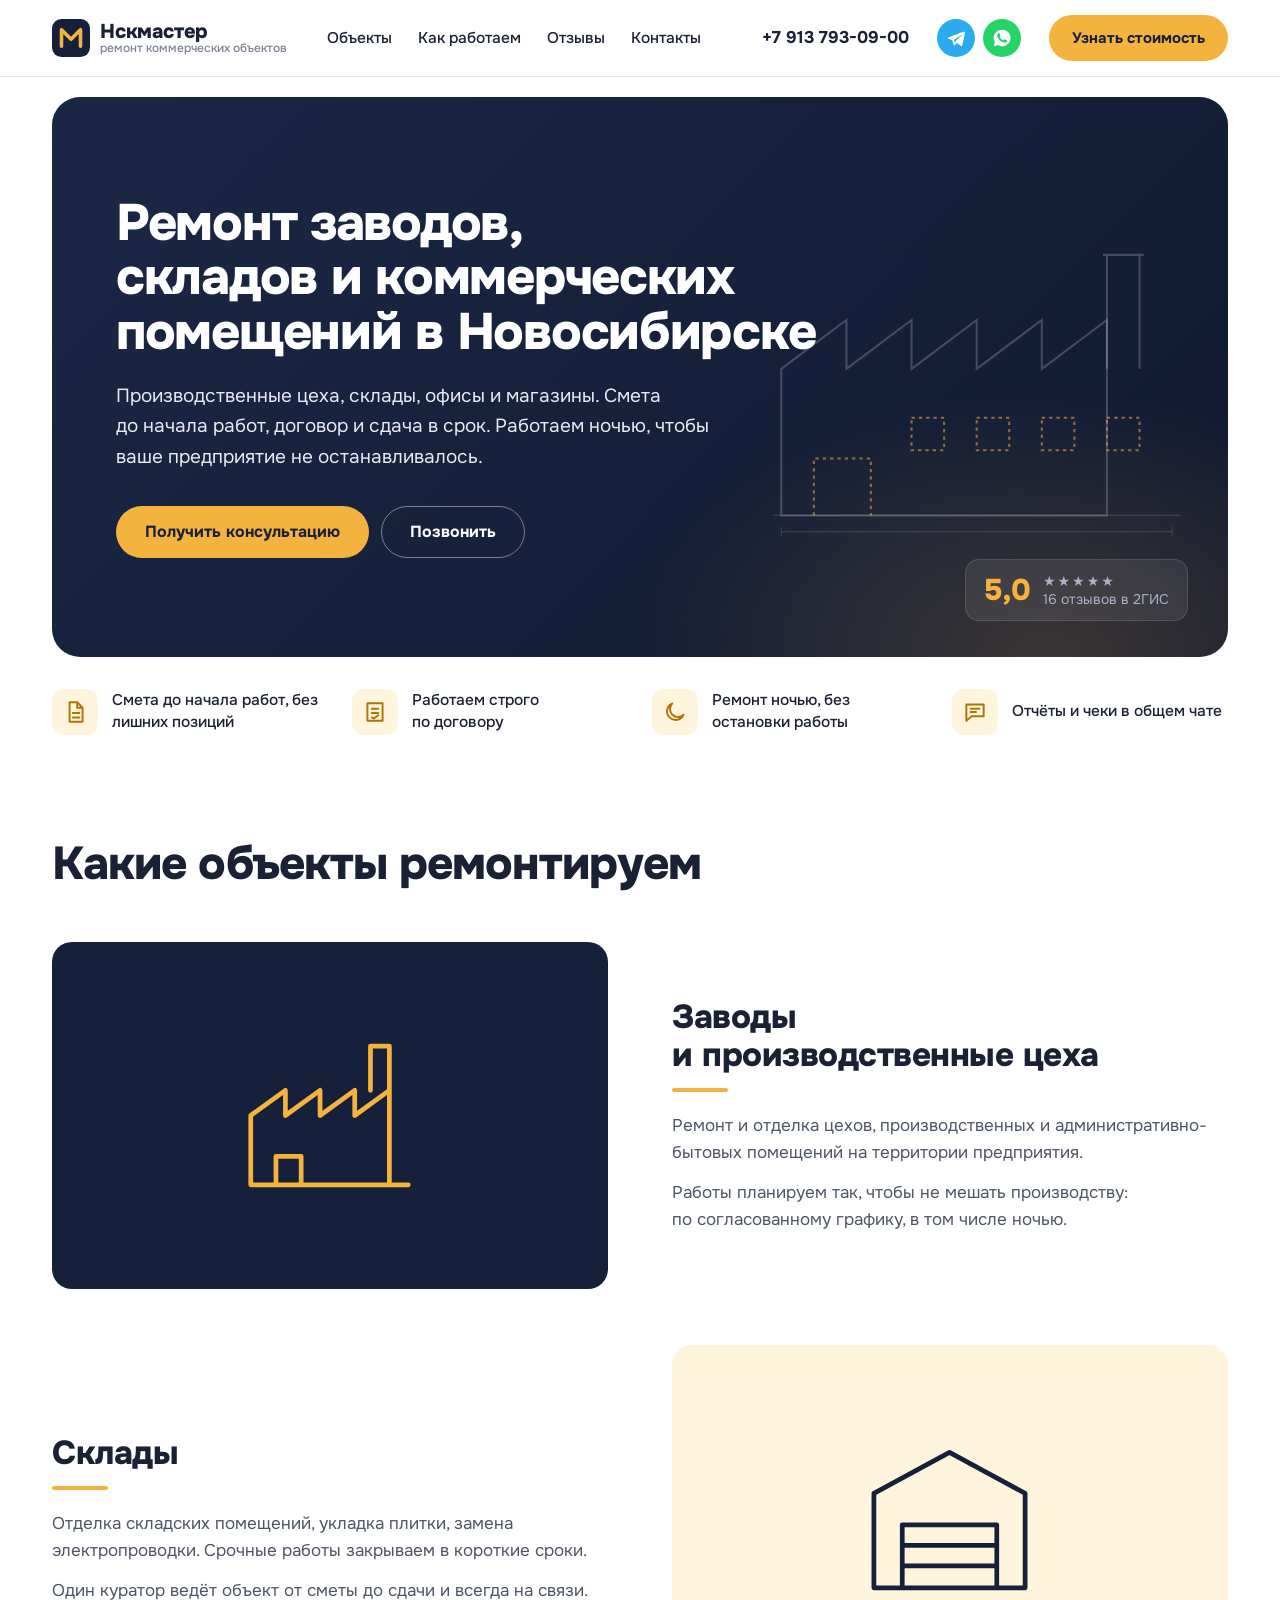
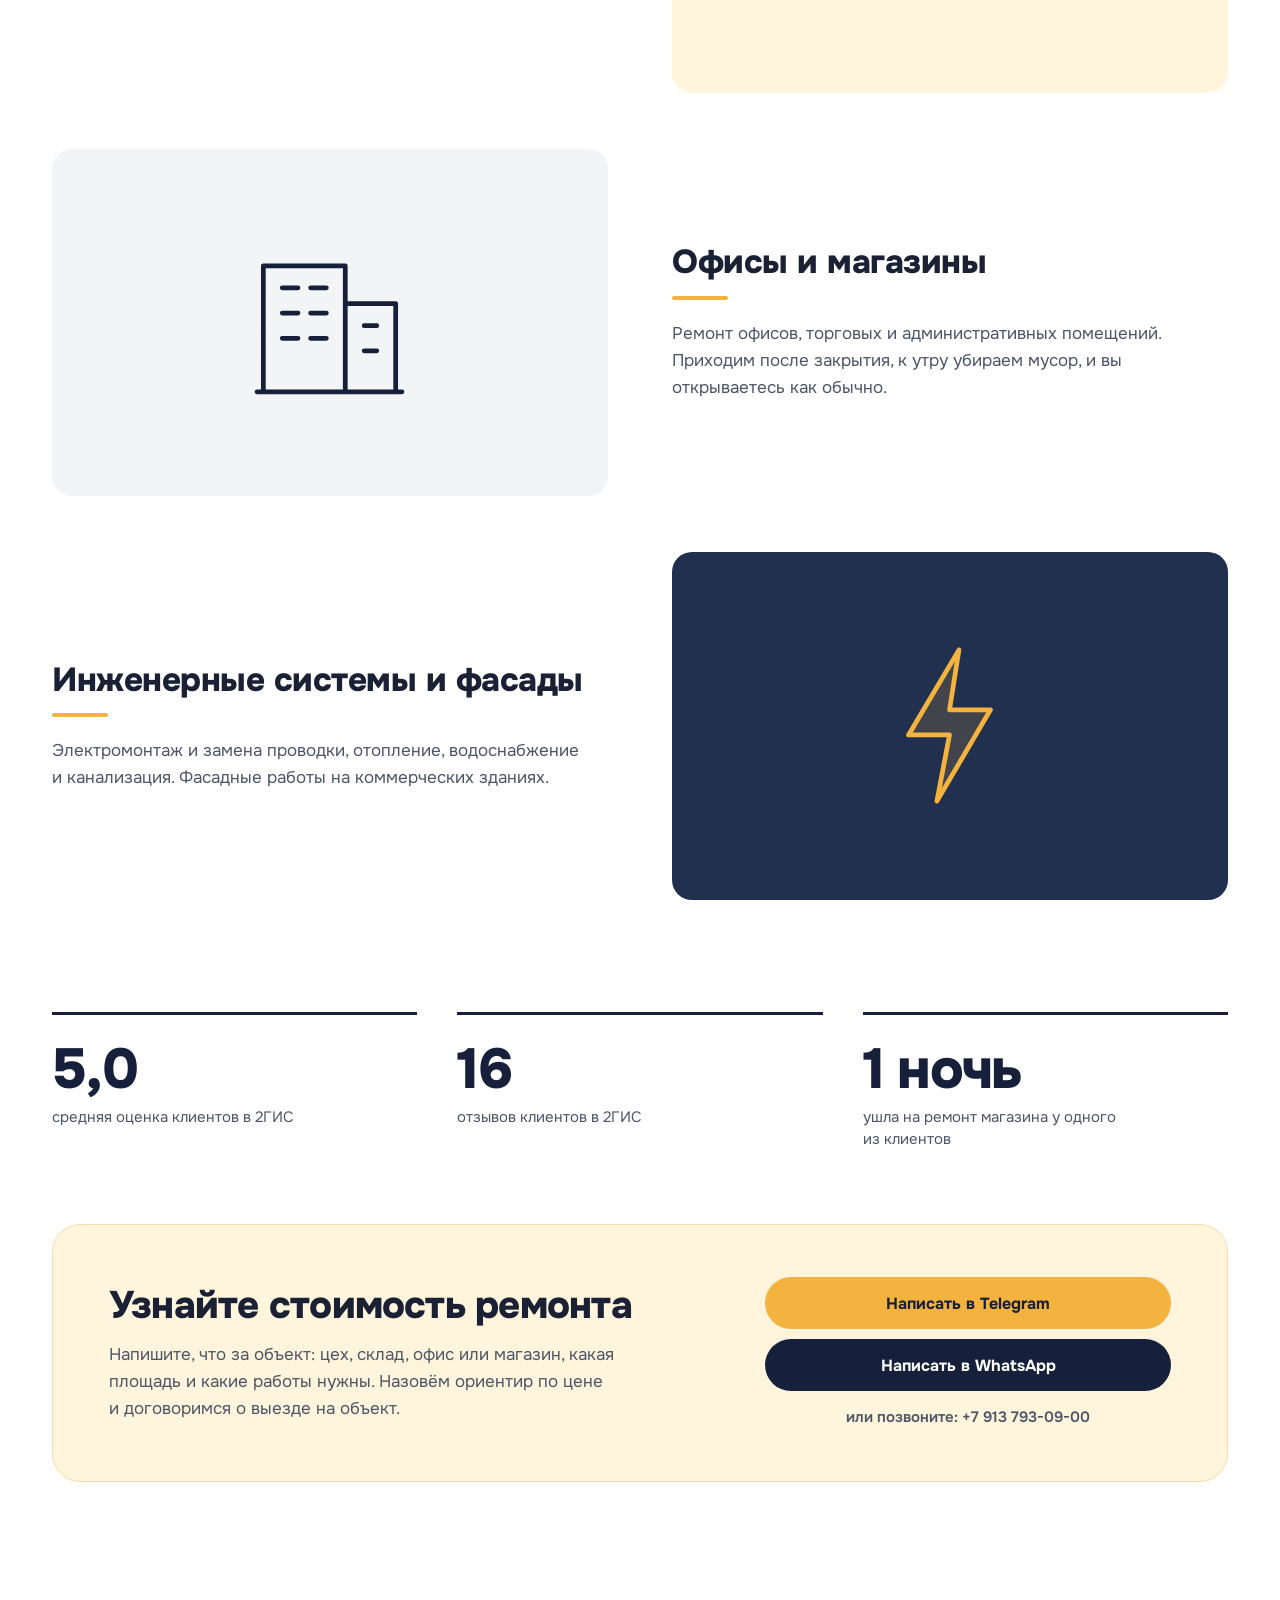
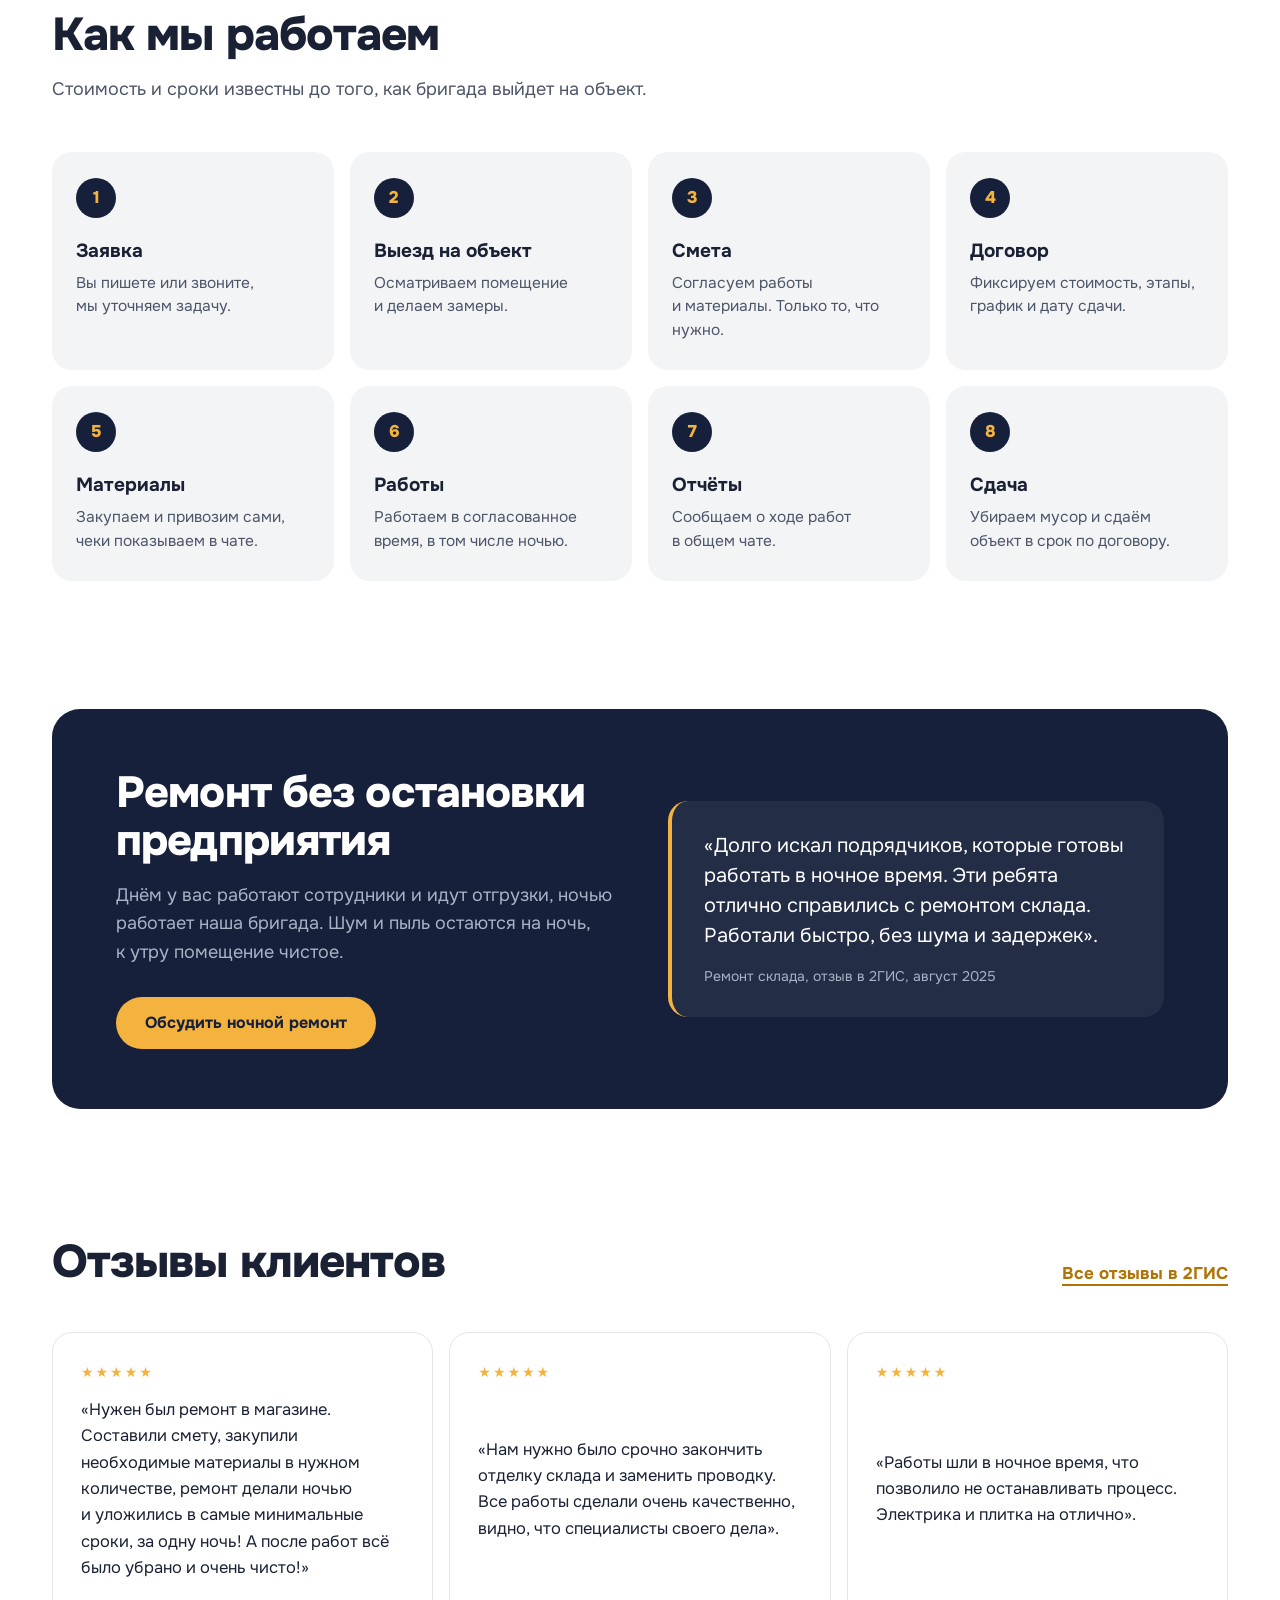
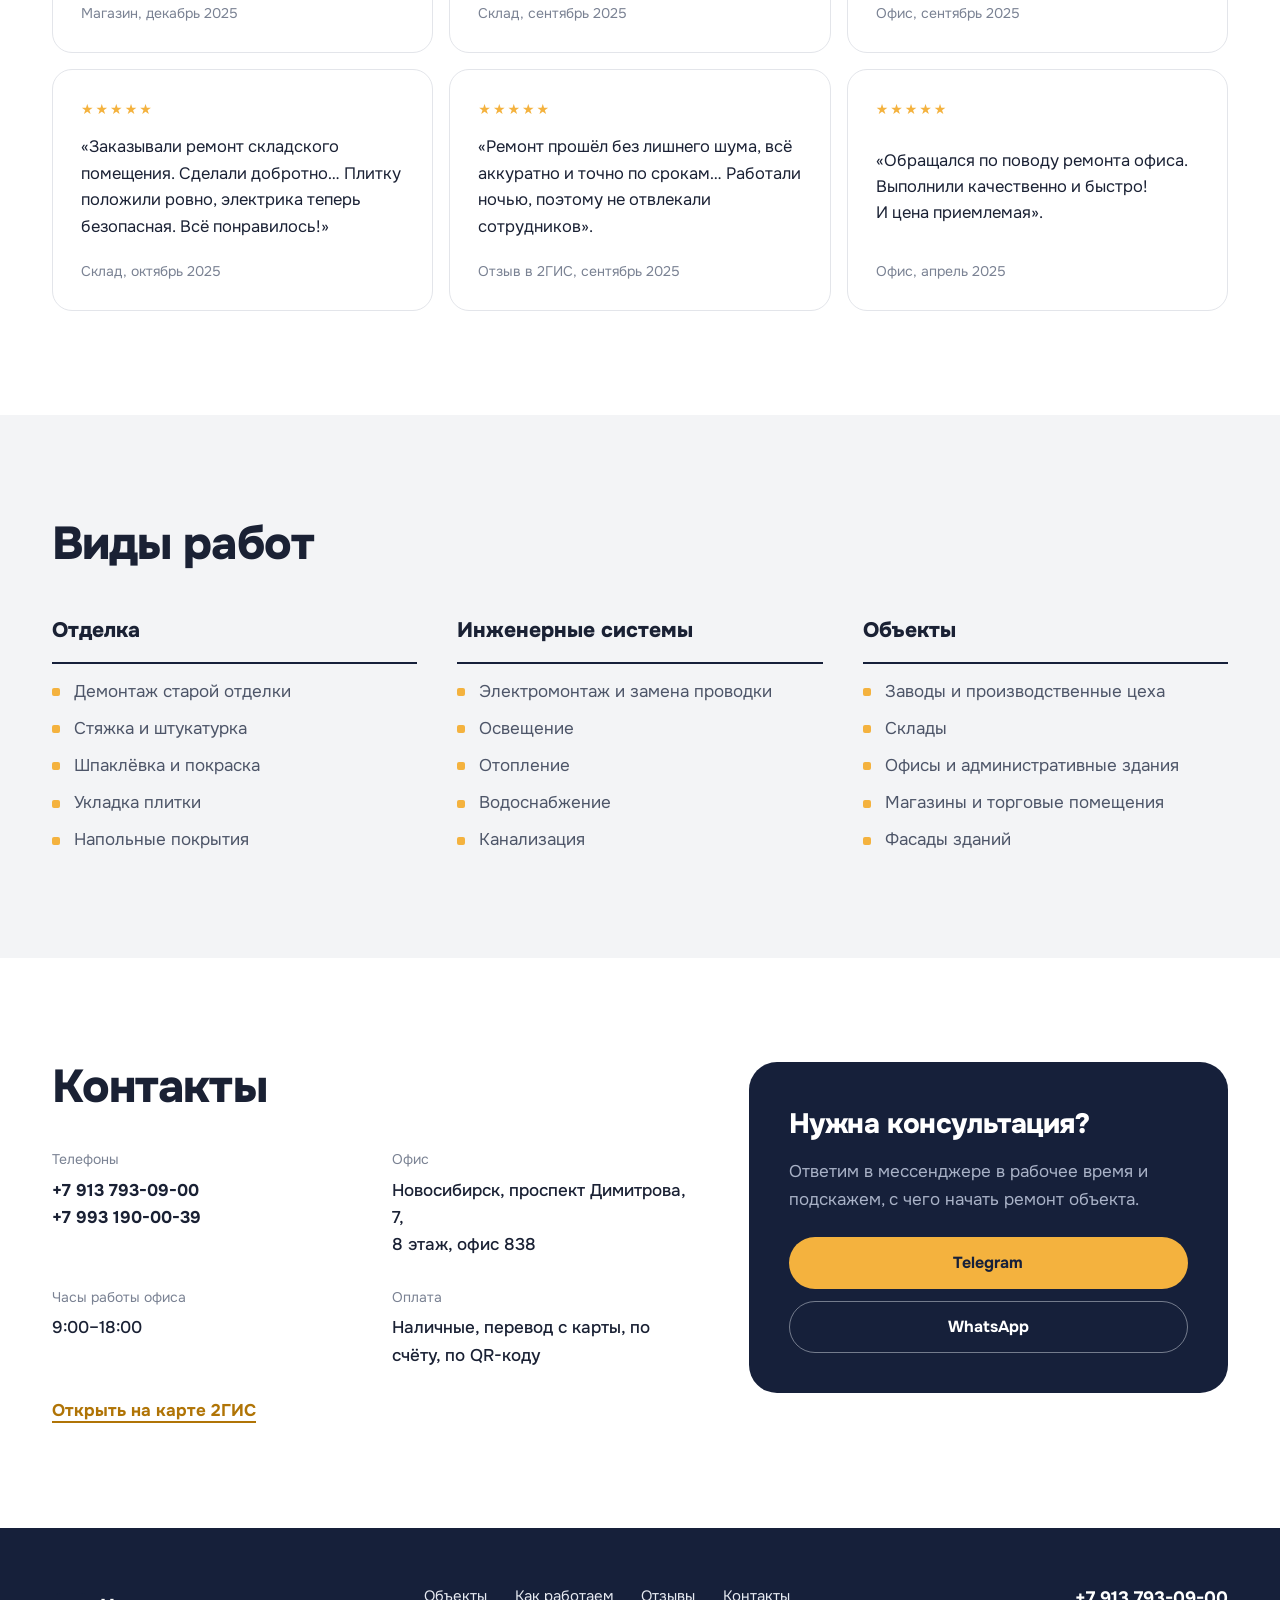
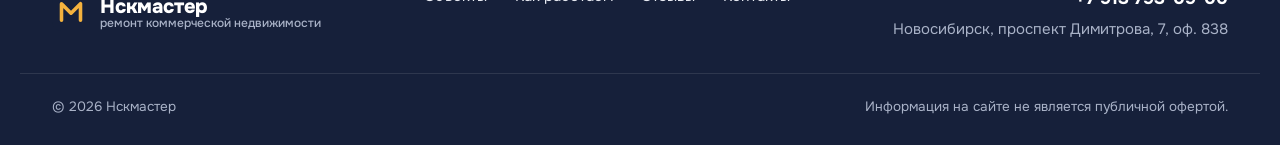
==== commit 69d1c556: "Профиль сайта: ремонт заводов, складов и коммерческих помещений Co-Authored-By: Claude Opus 5.5 <nor" ====
--- a/index.html
+++ b/index.html
@@ -3,26 +3,26 @@
 <head>
   <meta charset="utf-8">
   <meta name="viewport" content="width=device-width, initial-scale=1, viewport-fit=cover">
-  <title>Нскмастер — ремонт квартир и помещений в Новосибирске</title>
-  <meta name="description" content="Ремонт квартир, офисов, магазинов и складов в Новосибирске под ключ. Смета до начала работ, работа по договору, коммерческие объекты ремонтируем ночью. Оценка 5,0 в 2ГИС.">
+  <title>Нскмастер — ремонт заводов, складов и коммерческих помещений в Новосибирске</title>
+  <meta name="description" content="Ремонт и отделка производственных цехов, складов, офисов и магазинов в Новосибирске. Смета до начала работ, работа по договору, ремонт ночью без остановки предприятия. Оценка 5,0 в 2ГИС.">
   <!-- Черновик: убрать noindex перед запуском на домене клиента -->
   <meta name="robots" content="noindex, nofollow">
   <meta name="theme-color" content="#FFFFFF">
   <meta property="og:type" content="website">
   <meta property="og:locale" content="ru_RU">
-  <meta property="og:title" content="Нскмастер — ремонт квартир и помещений в Новосибирске">
-  <meta property="og:description" content="Ремонт под ключ по смете и договору. Офисы и магазины ремонтируем ночью.">
+  <meta property="og:title" content="Нскмастер — ремонт коммерческой недвижимости в Новосибирске">
+  <meta property="og:description" content="Цеха, склады, офисы и магазины. Ремонтируем ночью, чтобы предприятие не останавливалось.">
   <link rel="icon" href="favicon.svg" type="image/svg+xml">
   <link rel="preconnect" href="https://fonts.googleapis.com">
   <link rel="preconnect" href="https://fonts.gstatic.com" crossorigin>
   <link href="https://fonts.googleapis.com/css2?family=Onest:wght@400;500;600;700;800&display=swap" rel="stylesheet">
-  <link rel="stylesheet" href="css/site.css?v=3">
+  <link rel="stylesheet" href="css/site.css?v=4">
   <script type="application/ld+json">
   {
     "@context": "https://schema.org",
-    "@type": "HomeAndConstructionBusiness",
+    "@type": "GeneralContractor",
     "name": "Нскмастер",
-    "description": "Ремонт квартир, офисов и коммерческих помещений в Новосибирске",
+    "description": "Ремонт и отделка производственных, складских и коммерческих помещений в Новосибирске",
     "telephone": ["+79137930900", "+79931900039"],
     "address": {
       "@type": "PostalAddress",
@@ -45,10 +45,10 @@
     <div class="wrap head__row">
       <a class="logo" href="#top" aria-label="Нскмастер, наверх">
         <svg class="logo__mark" viewBox="0 0 32 32" aria-hidden="true"><rect width="32" height="32" rx="8"/><path d="M8 23V9l8 8 8-8v14" fill="none" stroke-width="3" stroke-linecap="round" stroke-linejoin="round"/></svg>
-        <span class="logo__text">Нскмастер<small>ремонт в Новосибирске</small></span>
+        <span class="logo__text">Нскмастер<small>ремонт коммерческих объектов</small></span>
       </a>
       <nav class="nav" id="nav" aria-label="Разделы">
-        <a href="#uslugi">Услуги</a>
+        <a href="#uslugi">Объекты</a>
         <a href="#etapy">Как работаем</a>
         <a href="#otzyvy">Отзывы</a>
         <a href="#kontakty">Контакты</a>
@@ -69,13 +69,14 @@
       <div class="wrap">
         <div class="hero__card">
           <svg class="hero__plan" viewBox="0 0 520 420" aria-hidden="true">
-            <path d="M20 20h300v170H20zM320 20h180v120H320zM320 140h180v260H320zM20 190h170v210H20zM190 190h130v210H190z"/>
-            <path class="door" d="M120 190a40 40 0 0 1 40-40M320 90a36 36 0 0 1-36 36M320 250a36 36 0 0 0 36 36M190 300a34 34 0 0 1 34-34"/>
-            <path class="dim" d="M20 412h480M20 406v12M500 406v12M508 20v380M502 20h12M502 400h12"/>
+            <path d="M20 380V200l80-60v60l80-60v60l80-60v60l80-60v60l80-60v240z"/>
+            <path d="M420 200V60h40v140 M415 60h50"/>
+            <path class="door" d="M60 380v-70h70v70 M180 260h40v40h-40z M260 260h40v40h-40z M340 260h40v40h-40z M420 260h40v40h-40z"/>
+            <path class="dim" d="M20 400h480M20 394v12M500 394v12M10 380h500"/>
           </svg>
           <div class="hero__text">
-            <h1>Ремонт квартир и&nbsp;помещений в&nbsp;Новосибирске</h1>
-            <p class="hero__lead">Квартиры, офисы, магазины и&nbsp;склады под ключ. Смета до&nbsp;начала работ, договор и&nbsp;сдача в&nbsp;срок. Коммерческие помещения ремонтируем ночью.</p>
+            <h1>Ремонт заводов, складов и&nbsp;коммерческих помещений в&nbsp;Новосибирске</h1>
+            <p class="hero__lead">Производственные цеха, склады, офисы и&nbsp;магазины. Смета до&nbsp;начала работ, договор и&nbsp;сдача в&nbsp;срок. Работаем ночью, чтобы ваше предприятие не&nbsp;останавливалось.</p>
             <div class="hero__btns">
               <a class="btn btn--accent" href="https://t.me/Kbeloz4" target="_blank" rel="noopener">Получить консультацию</a>
               <a class="btn btn--ghost" href="tel:+79137930900">Позвонить</a>
@@ -90,44 +91,44 @@
         <ul class="perks">
           <li><svg viewBox="0 0 24 24" aria-hidden="true"><path d="M7 3h7l5 5v13H7z M14 3v5h5 M10 13h6 M10 17h6"/></svg>Смета до&nbsp;начала работ, без лишних позиций</li>
           <li><svg viewBox="0 0 24 24" aria-hidden="true"><path d="M5 4h14v16H5z M9 9h6 M9 13h6 M9 17l2 1 4-3"/></svg>Работаем строго по&nbsp;договору</li>
-          <li><svg viewBox="0 0 24 24" aria-hidden="true"><path d="M20 14.5A8 8 0 1 1 9.5 4a6.5 6.5 0 0 0 10.5 10.5z"/></svg>Ремонт ночью, чтобы бизнес не&nbsp;вставал</li>
+          <li><svg viewBox="0 0 24 24" aria-hidden="true"><path d="M20 14.5A8 8 0 1 1 9.5 4a6.5 6.5 0 0 0 10.5 10.5z"/></svg>Ремонт ночью, без остановки работы</li>
           <li><svg viewBox="0 0 24 24" aria-hidden="true"><path d="M4 5h16v11H9l-5 4z M8 9h8 M8 12h5"/></svg>Отчёты и&nbsp;чеки в&nbsp;общем чате</li>
         </ul>
       </div>
     </section>
 
-    <!-- Услуги -->
+    <!-- Объекты -->
     <section class="sec" id="uslugi" aria-labelledby="srvTitle">
       <div class="wrap">
-        <h2 class="sec__title" id="srvTitle">Что мы делаем</h2>
+        <h2 class="sec__title" id="srvTitle">Какие объекты ремонтируем</h2>
         <div class="srv">
           <article class="srv__item">
             <div class="srv__pic srv__pic--flat" aria-hidden="true">
-              <svg viewBox="0 0 120 120"><path d="M14 104V52l46-36 46 36v52z M44 104V72h32v32 M14 104h92"/></svg>
+              <svg viewBox="0 0 120 120"><path d="M10 104V60l22-16v16l22-16v16l22-16v16l22-16v60z M86 44V16h12v28 M10 104h100 M26 104V86h16v18"/></svg>
             </div>
             <div class="srv__body">
-              <h3>Ремонт квартир под&nbsp;ключ</h3>
-              <p>Новостройки без отделки, white box и&nbsp;вторичное жильё. Демонтаж, черновые и&nbsp;чистовые работы, плитка, электрика, сантехника и&nbsp;уборка после ремонта.</p>
-              <p>Материалы закупаем и&nbsp;привозим сами, по&nbsp;смете. Ездить по&nbsp;строительным магазинам не&nbsp;придётся.</p>
+              <h3>Заводы и&nbsp;производственные цеха</h3>
+              <p>Ремонт и&nbsp;отделка цехов, производственных и&nbsp;административно-бытовых помещений на&nbsp;территории предприятия.</p>
+              <p>Работы планируем так, чтобы не&nbsp;мешать производству: по&nbsp;согласованному графику, в&nbsp;том числе ночью.</p>
             </div>
           </article>
           <article class="srv__item">
             <div class="srv__pic srv__pic--office" aria-hidden="true">
-              <svg viewBox="0 0 120 120"><path d="M18 104V24h52v80 M70 48h32v56 M14 104h92 M30 38h10M48 38h10M30 54h10M48 54h10M30 70h10M48 70h10M82 62h8M82 78h8"/></svg>
+              <svg viewBox="0 0 120 120"><path d="M12 104V44l48-26 48 26v60 M12 104h96 M30 104V64h60v40 M30 77h60 M30 90h60"/></svg>
             </div>
             <div class="srv__body">
-              <h3>Офисы, магазины и&nbsp;склады</h3>
-              <p>Ремонт и&nbsp;отделка коммерческих помещений. Можем работать ночью: приходим после закрытия, к&nbsp;утру убираем мусор, и&nbsp;вы открываетесь как обычно.</p>
+              <h3>Склады</h3>
+              <p>Отделка складских помещений, укладка плитки, замена электропроводки. Срочные работы закрываем в&nbsp;короткие сроки.</p>
               <p>Один куратор ведёт объект от&nbsp;сметы до&nbsp;сдачи и&nbsp;всегда на&nbsp;связи.</p>
             </div>
           </article>
           <article class="srv__item">
             <div class="srv__pic srv__pic--bath" aria-hidden="true">
-              <svg viewBox="0 0 120 120"><path d="M16 16h88v88H16z M16 38h88M16 60h88M16 82h88 M38 16v88M60 16v88M82 16v88"/></svg>
+              <svg viewBox="0 0 120 120"><path d="M18 104V24h52v80 M70 48h32v56 M14 104h92 M30 38h10M48 38h10M30 54h10M48 54h10M30 70h10M48 70h10M82 62h8M82 78h8"/></svg>
             </div>
             <div class="srv__body">
-              <h3>Санузлы и&nbsp;плитка</h3>
-              <p>Укладка и&nbsp;перекладка плитки, душевые, санузлы целиком. Небольшую душевую перекладываем за&nbsp;один день.</p>
+              <h3>Офисы и&nbsp;магазины</h3>
+              <p>Ремонт офисов, торговых и&nbsp;административных помещений. Приходим после закрытия, к&nbsp;утру убираем мусор, и&nbsp;вы открываетесь как обычно.</p>
             </div>
           </article>
           <article class="srv__item">
@@ -135,8 +136,8 @@
               <svg viewBox="0 0 120 120"><path d="M66 12 34 66h26l-8 42 34-58H60z"/></svg>
             </div>
             <div class="srv__body">
-              <h3>Инженерные системы</h3>
-              <p>Электромонтаж: замена проводки, новые линии, розетки и&nbsp;освещение. Отопление, водоснабжение и&nbsp;канализация внутри помещения.</p>
+              <h3>Инженерные системы и&nbsp;фасады</h3>
+              <p>Электромонтаж и&nbsp;замена проводки, отопление, водоснабжение и&nbsp;канализация. Фасадные работы на&nbsp;коммерческих зданиях.</p>
             </div>
           </article>
         </div>
@@ -145,11 +146,10 @@
 
     <!-- Цифры -->
     <section class="nums" aria-label="Нскмастер в цифрах">
-      <div class="wrap nums__row">
+      <div class="wrap nums__row nums__row--3">
         <div class="num"><b>5,0</b><span>средняя оценка клиентов в&nbsp;2ГИС</span></div>
         <div class="num"><b>16</b><span>отзывов клиентов в&nbsp;2ГИС</span></div>
         <div class="num"><b>1&nbsp;ночь</b><span>ушла на&nbsp;ремонт магазина у&nbsp;одного из&nbsp;клиентов</span></div>
-        <div class="num"><b>2&nbsp;мес.</b><span>квартира под ключ, по&nbsp;отзыву клиента</span></div>
       </div>
     </section>
 
@@ -159,7 +159,7 @@
         <div class="lead">
           <div>
             <h2 id="leadTitle">Узнайте стоимость ремонта</h2>
-            <p>Напишите, что за&nbsp;помещение, сколько квадратных метров и&nbsp;какой ремонт нужен. Назовём ориентир по&nbsp;цене и&nbsp;договоримся о&nbsp;замере.</p>
+            <p>Напишите, что за&nbsp;объект: цех, склад, офис или магазин, какая площадь и&nbsp;какие работы нужны. Назовём ориентир по&nbsp;цене и&nbsp;договоримся о&nbsp;выезде на&nbsp;объект.</p>
           </div>
           <div class="lead__btns">
             <a class="btn btn--accent" href="https://t.me/Kbeloz4" target="_blank" rel="noopener">Написать в Telegram</a>
@@ -176,13 +176,13 @@
         <h2 class="sec__title" id="stepsTitle">Как мы работаем</h2>
         <p class="sec__sub">Стоимость и&nbsp;сроки известны до&nbsp;того, как бригада выйдет на&nbsp;объект.</p>
         <ol class="steps">
-          <li><b>Заявка</b><span>Вы пишете или звоните, мы&nbsp;уточняем задачу и&nbsp;пожелания.</span></li>
-          <li><b>Замер</b><span>Приезжаем на&nbsp;объект и&nbsp;делаем замеры.</span></li>
+          <li><b>Заявка</b><span>Вы пишете или звоните, мы&nbsp;уточняем задачу.</span></li>
+          <li><b>Выезд на&nbsp;объект</b><span>Осматриваем помещение и&nbsp;делаем замеры.</span></li>
           <li><b>Смета</b><span>Согласуем работы и&nbsp;материалы. Только то, что нужно.</span></li>
-          <li><b>Договор</b><span>Фиксируем стоимость, этапы и&nbsp;дату сдачи.</span></li>
+          <li><b>Договор</b><span>Фиксируем стоимость, этапы, график и&nbsp;дату сдачи.</span></li>
           <li><b>Материалы</b><span>Закупаем и&nbsp;привозим сами, чеки показываем в&nbsp;чате.</span></li>
-          <li><b>Работы</b><span>Делаем ремонт и&nbsp;сообщаем о&nbsp;ходе работ в&nbsp;чате.</span></li>
-          <li><b>Приёмка</b><span>Принимаете работу в&nbsp;удобный день, даже в&nbsp;выходные.</span></li>
+          <li><b>Работы</b><span>Работаем в&nbsp;согласованное время, в&nbsp;том числе ночью.</span></li>
+          <li><b>Отчёты</b><span>Сообщаем о&nbsp;ходе работ в&nbsp;общем чате.</span></li>
           <li><b>Сдача</b><span>Убираем мусор и&nbsp;сдаём объект в&nbsp;срок по&nbsp;договору.</span></li>
         </ol>
       </div>
@@ -193,13 +193,13 @@
       <div class="wrap">
         <div class="night">
           <div class="night__text">
-            <h2 id="nightTitle">Ремонт без остановки бизнеса</h2>
-            <p>Днём у&nbsp;вас покупатели и&nbsp;сотрудники, ночью работает наша бригада. Шум и&nbsp;пыль остаются на&nbsp;ночь, к&nbsp;утру помещение чистое.</p>
+            <h2 id="nightTitle">Ремонт без остановки предприятия</h2>
+            <p>Днём у&nbsp;вас работают сотрудники и&nbsp;идут отгрузки, ночью работает наша бригада. Шум и&nbsp;пыль остаются на&nbsp;ночь, к&nbsp;утру помещение чистое.</p>
             <a class="btn btn--accent" href="https://t.me/Kbeloz4" target="_blank" rel="noopener">Обсудить ночной ремонт</a>
           </div>
           <blockquote class="night__quote">
-            <p>«Ремонт делали ночью и&nbsp;уложились в&nbsp;самые минимальные сроки, за&nbsp;одну ночь! А&nbsp;после работ всё было убрано и&nbsp;очень чисто!»</p>
-            <footer>Ремонт магазина, отзыв в&nbsp;2ГИС, декабрь 2025</footer>
+            <p>«Долго искал подрядчиков, которые готовы работать в&nbsp;ночное время. Эти ребята отлично справились с&nbsp;ремонтом склада. Работали быстро, без шума и&nbsp;задержек».</p>
+            <footer>Ремонт склада, отзыв в&nbsp;2ГИС, август 2025</footer>
           </blockquote>
         </div>
       </div>
@@ -210,28 +210,28 @@
       <div class="wrap">
         <div class="sec__head">
           <h2 class="sec__title" id="revTitle">Отзывы клиентов</h2>
-          <a class="more" href="https://2gis.ru/novosibirsk/firm/70000001093424749/tab/reviews" target="_blank" rel="noopener">Все 16 отзывов в 2ГИС</a>
+          <a class="more" href="https://2gis.ru/novosibirsk/firm/70000001093424749/tab/reviews" target="_blank" rel="noopener">Все отзывы в 2ГИС</a>
         </div>
         <div class="reviews">
           <blockquote class="review">
-            <p>«Нигде лишнего в&nbsp;смету не&nbsp;вставили, работали чётко по&nbsp;договору и, самое главное, день в&nbsp;день, как и&nbsp;должно было быть, закончили ремонт. Отчёты велись по&nbsp;чекам в&nbsp;чате ежедневно».</p>
-            <footer>Квартира, январь 2025</footer>
-          </blockquote>
-          <blockquote class="review">
-            <p>«Ремонт сделали по&nbsp;сути менее чем за&nbsp;2&nbsp;месяца, и&nbsp;получилось супер! Все замечания, если они возникали, устраняли быстро и&nbsp;без проблем».</p>
-            <footer>Квартира, февраль 2025</footer>
-          </blockquote>
-          <blockquote class="review">
-            <p>«Ребята переложили плитку в&nbsp;душевой за&nbsp;один день! Работали быстро, аккуратно и&nbsp;вынесли за&nbsp;собой мусор».</p>
-            <footer>Душевая, июнь 2025</footer>
+            <p>«Нужен был ремонт в&nbsp;магазине. Составили смету, закупили необходимые материалы в&nbsp;нужном количестве, ремонт делали ночью и&nbsp;уложились в&nbsp;самые минимальные сроки, за&nbsp;одну ночь! А&nbsp;после работ всё было убрано и&nbsp;очень чисто!»</p>
+            <footer>Магазин, декабрь 2025</footer>
+          </blockquote>
+          <blockquote class="review">
+            <p>«Нам нужно было срочно закончить отделку склада и&nbsp;заменить проводку. Все работы сделали очень качественно, видно, что специалисты своего дела».</p>
+            <footer>Склад, сентябрь 2025</footer>
           </blockquote>
           <blockquote class="review">
             <p>«Работы шли в&nbsp;ночное время, что позволило не&nbsp;останавливать процесс. Электрика и&nbsp;плитка на&nbsp;отлично».</p>
             <footer>Офис, сентябрь 2025</footer>
           </blockquote>
           <blockquote class="review">
-            <p>«Плитку положили ровно, электрика теперь безопасная. Всё понравилось!»</p>
+            <p>«Заказывали ремонт складского помещения. Сделали добротно… Плитку положили ровно, электрика теперь безопасная. Всё понравилось!»</p>
             <footer>Склад, октябрь 2025</footer>
+          </blockquote>
+          <blockquote class="review">
+            <p>«Ремонт прошёл без лишнего шума, всё аккуратно и&nbsp;точно по&nbsp;срокам… Работали ночью, поэтому не&nbsp;отвлекали сотрудников».</p>
+            <footer>Отзыв в&nbsp;2ГИС, сентябрь 2025</footer>
           </blockquote>
           <blockquote class="review">
             <p>«Обращался по&nbsp;поводу ремонта офиса. Выполнили качественно и&nbsp;быстро! И&nbsp;цена приемлемая».</p>
@@ -252,7 +252,6 @@
               <li>Демонтаж старой отделки</li>
               <li>Стяжка и штукатурка</li>
               <li>Шпаклёвка и покраска</li>
-              <li>Обои</li>
               <li>Укладка плитки</li>
               <li>Напольные покрытия</li>
             </ul>
@@ -261,7 +260,7 @@
             <h3>Инженерные системы</h3>
             <ul>
               <li>Электромонтаж и замена проводки</li>
-              <li>Освещение и розетки</li>
+              <li>Освещение</li>
               <li>Отопление</li>
               <li>Водоснабжение</li>
               <li>Канализация</li>
@@ -270,12 +269,11 @@
           <div>
             <h3>Объекты</h3>
             <ul>
-              <li>Квартиры в новостройках и вторичке</li>
-              <li>Санузлы и душевые</li>
-              <li>Офисы</li>
-              <li>Магазины</li>
+              <li>Заводы и производственные цеха</li>
               <li>Склады</li>
-              <li>Фасадные работы</li>
+              <li>Офисы и административные здания</li>
+              <li>Магазины и торговые помещения</li>
+              <li>Фасады зданий</li>
             </ul>
           </div>
         </div>
@@ -298,7 +296,7 @@
           </div>
           <div class="contacts__card">
             <h3>Нужна консультация?</h3>
-            <p>Ответим в мессенджере в рабочее время и подскажем, с чего начать ремонт.</p>
+            <p>Ответим в мессенджере в рабочее время и подскажем, с чего начать ремонт объекта.</p>
             <a class="btn btn--accent" href="https://t.me/Kbeloz4" target="_blank" rel="noopener">Telegram</a>
             <a class="btn btn--ghost" href="https://wa.me/79137930900" target="_blank" rel="noopener">WhatsApp</a>
           </div>
@@ -311,10 +309,10 @@
     <div class="wrap foot__row">
       <div class="logo logo--foot">
         <svg class="logo__mark" viewBox="0 0 32 32" aria-hidden="true"><rect width="32" height="32" rx="8"/><path d="M8 23V9l8 8 8-8v14" fill="none" stroke-width="3" stroke-linecap="round" stroke-linejoin="round"/></svg>
-        <span class="logo__text">Нскмастер<small>ремонт квартир и помещений</small></span>
+        <span class="logo__text">Нскмастер<small>ремонт коммерческой недвижимости</small></span>
       </div>
       <nav class="foot__nav" aria-label="Разделы в подвале">
-        <a href="#uslugi">Услуги</a>
+        <a href="#uslugi">Объекты</a>
         <a href="#etapy">Как работаем</a>
         <a href="#otzyvy">Отзывы</a>
         <a href="#kontakty">Контакты</a>
@@ -330,6 +328,6 @@
     </div>
   </footer>
 
-  <script src="js/site.js?v=3"></script>
+  <script src="js/site.js?v=4"></script>
 </body>
 </html>
--- a/css/site.css
+++ b/css/site.css
@@ -76,17 +76,17 @@
 /* ---------- Обложка ---------- */
 .hero { padding: 20px 0 0; }
 .hero__card {
-  position: relative; overflow: hidden; display: grid; grid-template-columns: minmax(0, 1.2fr) minmax(0, .8fr); align-items: center;
+  position: relative; overflow: hidden; display: grid; grid-template-columns: minmax(0, 1.45fr) minmax(0, .55fr); align-items: center;
   min-height: 560px; padding: 72px 64px; border-radius: var(--r-xl); color: #fff;
   background:
     radial-gradient(600px 380px at 85% 100%, rgba(244,178,62,.18), transparent 70%),
     linear-gradient(135deg, #1B2746 0%, var(--navy) 55%, #101830 100%);
 }
-.hero__plan { position: absolute; right: 48px; top: 50%; width: min(44%, 520px); height: auto; transform: translateY(-50%); fill: none; stroke: rgba(231,234,242,.22); stroke-width: 2.5; }
+.hero__plan { position: absolute; right: 40px; top: 50%; width: min(36%, 460px); height: auto; transform: translateY(-50%); fill: none; stroke: rgba(231,234,242,.22); stroke-width: 2.5; }
 .hero__plan .door { stroke: rgba(244,178,62,.55); stroke-dasharray: 4 5; }
 .hero__plan .dim { stroke: rgba(231,234,242,.14); stroke-width: 1.5; }
-.hero__text { position: relative; max-width: 640px; }
-.hero h1 { font-size: clamp(38px, 4.6vw, 60px); line-height: 1.06; font-weight: 800; letter-spacing: -.025em; }
+.hero__text { position: relative; max-width: 700px; }
+.hero h1 { font-size: clamp(36px, 4vw, 52px); line-height: 1.06; font-weight: 800; letter-spacing: -.025em; }
 .hero__lead { margin-top: 22px; font-size: 19px; color: var(--on-navy); max-width: 33em; }
 .hero__btns { display: flex; flex-wrap: wrap; gap: 12px; margin-top: 34px; }
 .hero__rating { position: absolute; right: 40px; bottom: 36px; display: flex; align-items: center; gap: 12px; padding: 12px 18px; border-radius: var(--r-md); background: rgba(255,255,255,.08); border: 1px solid rgba(255,255,255,.12); text-decoration: none; backdrop-filter: blur(6px); }
@@ -125,6 +125,7 @@
 /* ---------- Цифры ---------- */
 .nums { padding: 8px 0 24px; }
 .nums__row { display: grid; grid-template-columns: repeat(4, minmax(0, 1fr)); gap: 24px; }
+.nums__row--3 { grid-template-columns: repeat(3, minmax(0, 1fr)); gap: 40px; }
 .num { display: flex; flex-direction: column; gap: 10px; padding: 26px 0; border-top: 3px solid var(--navy); }
 .num b { font-size: clamp(40px, 4.4vw, 60px); font-weight: 800; line-height: 1; letter-spacing: -.03em; color: var(--navy); white-space: nowrap; }
 .num span { font-size: 15px; line-height: 1.45; color: var(--ink-2); max-width: 17em; }
@@ -210,7 +211,7 @@
   .srv__item:nth-child(even) .srv__pic { order: 0; }
   .srv__pic { aspect-ratio: 16 / 7; }
   .srv__pic svg { width: 22%; }
-  .nums__row { grid-template-columns: 1fr 1fr; }
+  .nums__row, .nums__row--3 { grid-template-columns: 1fr 1fr; gap: 24px; }
   .lead, .night, .contacts { grid-template-columns: 1fr; gap: 32px; }
   .steps { grid-template-columns: 1fr 1fr; }
   .reviews { grid-template-columns: 1fr 1fr; }
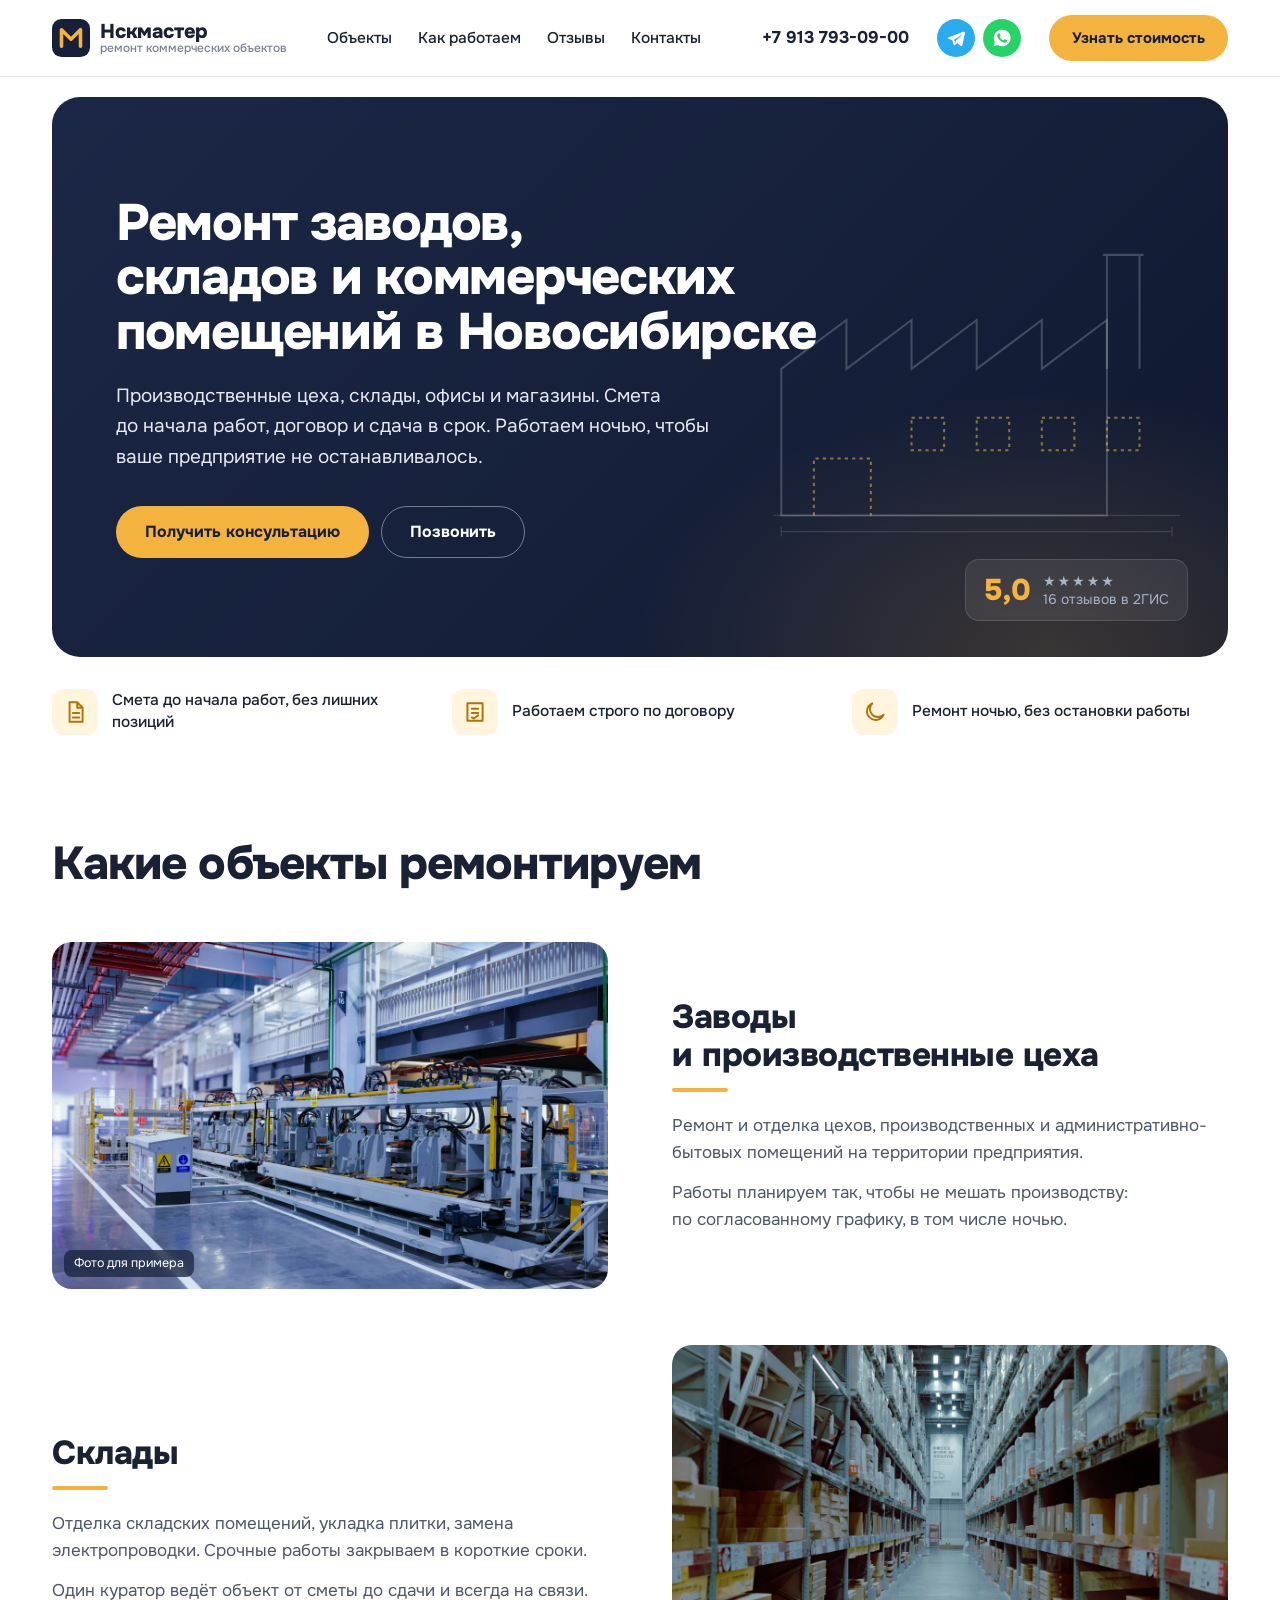
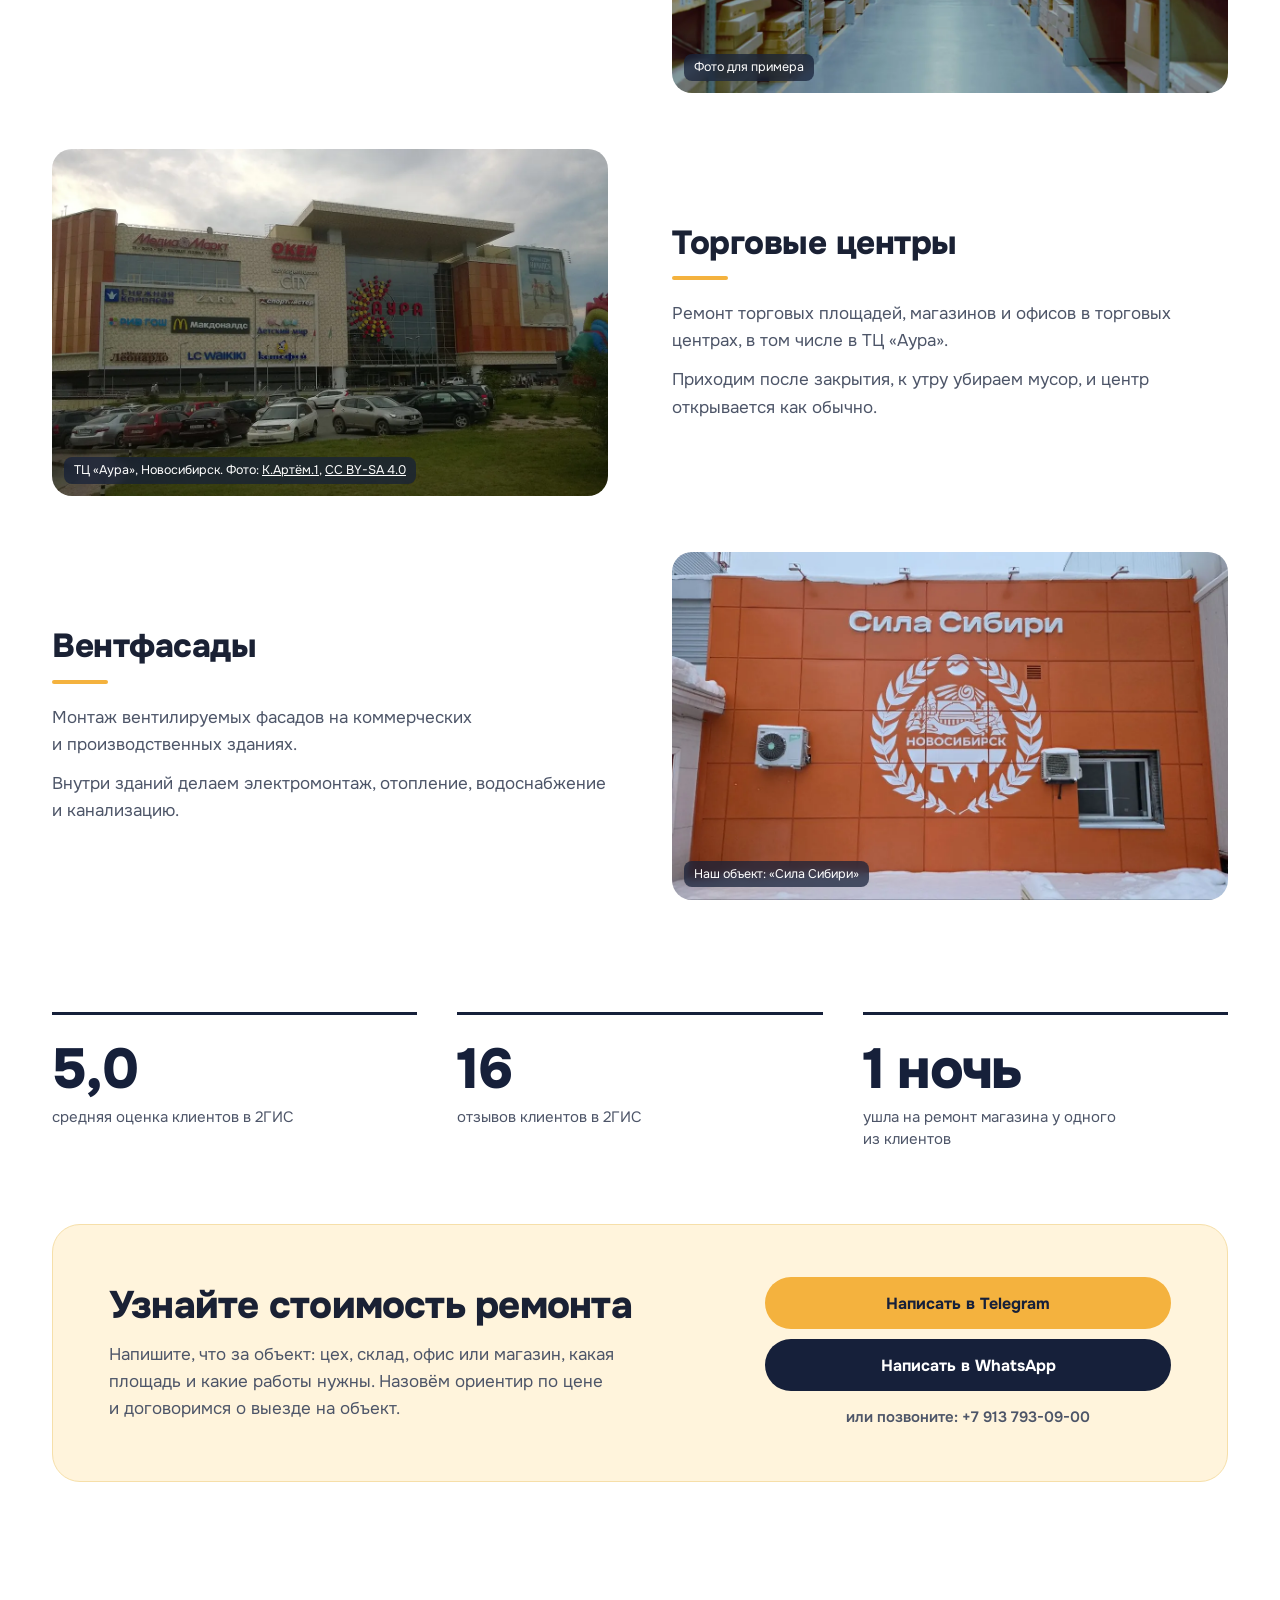
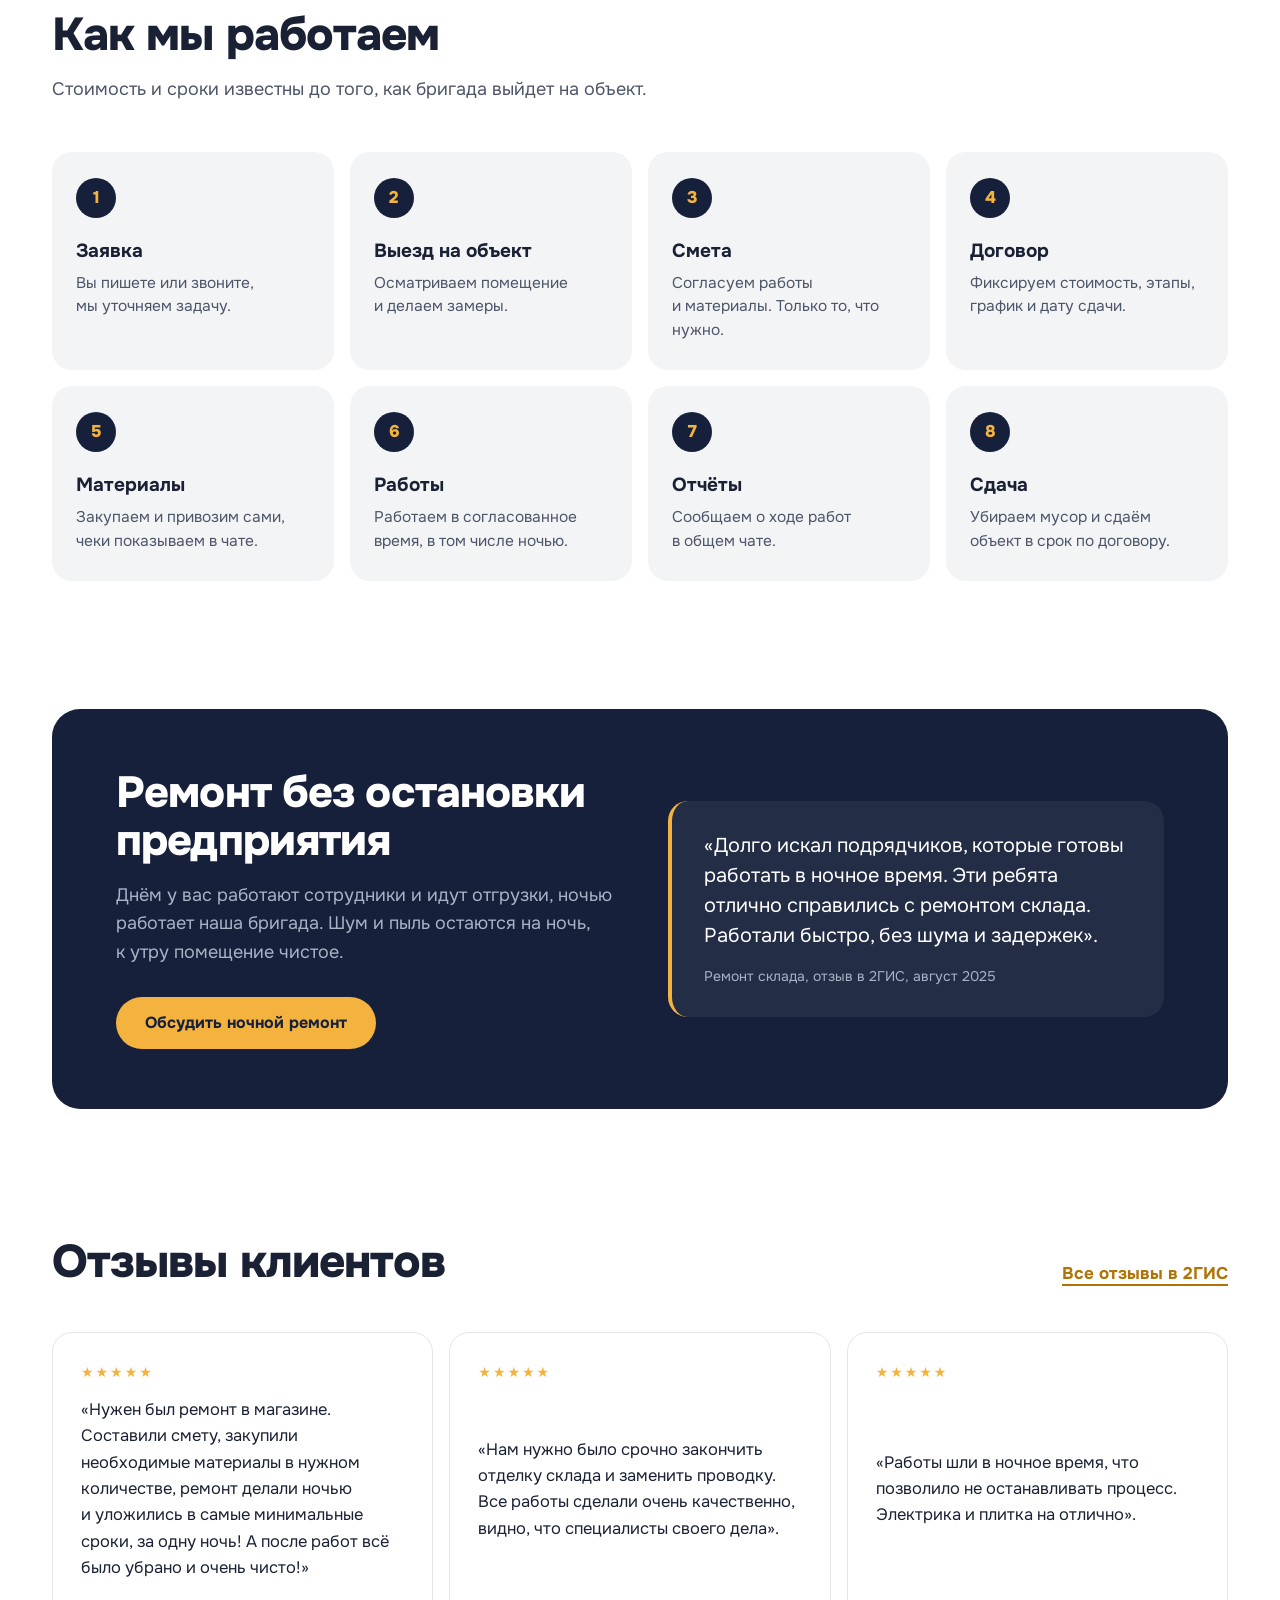
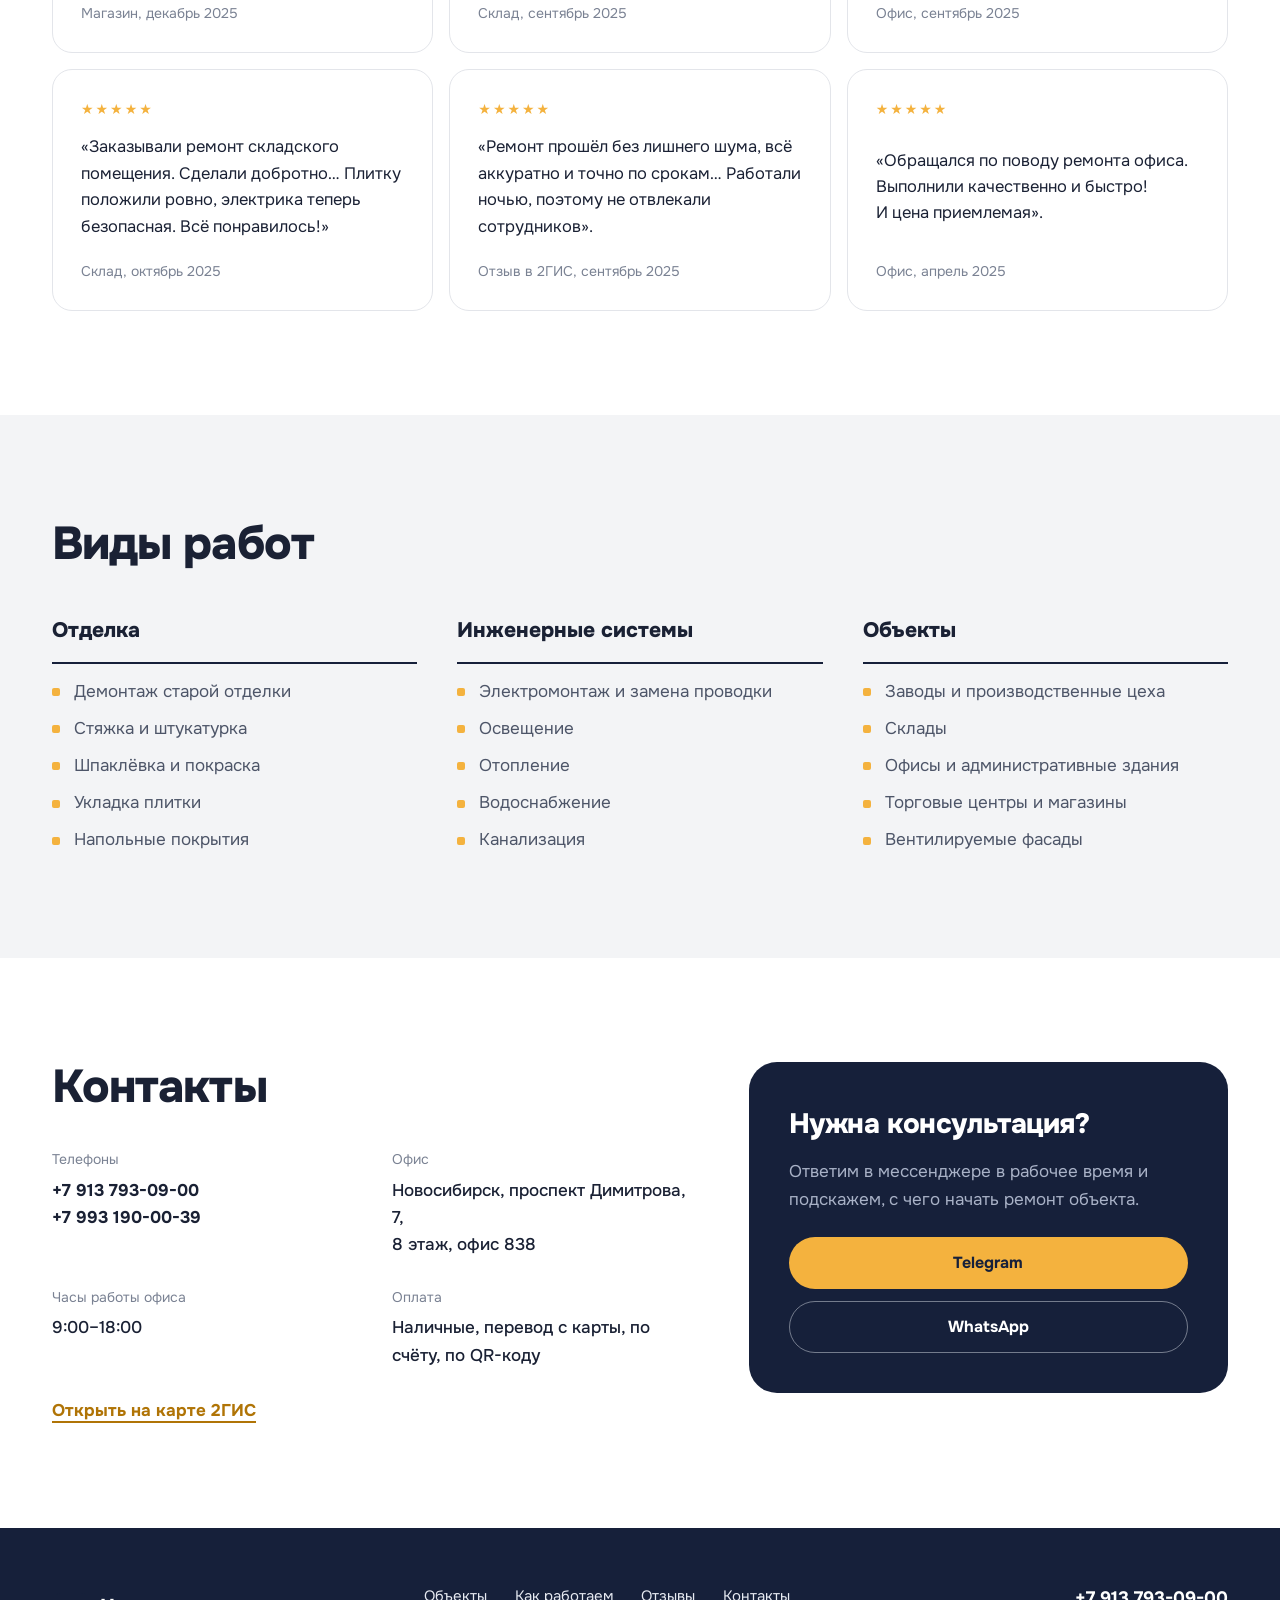
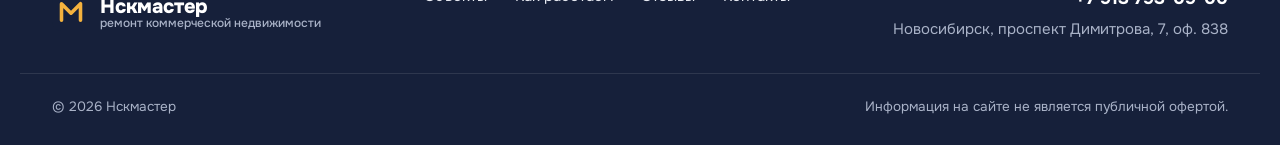
==== commit dd2ae43d: "Фото объектов: завод, склад, ТЦ Аура, вентфасад; убран пункт про отчёты Co-Authored-By: Claude Opus " ====
--- a/index.html
+++ b/index.html
@@ -16,7 +16,7 @@
   <link rel="preconnect" href="https://fonts.googleapis.com">
   <link rel="preconnect" href="https://fonts.gstatic.com" crossorigin>
   <link href="https://fonts.googleapis.com/css2?family=Onest:wght@400;500;600;700;800&display=swap" rel="stylesheet">
-  <link rel="stylesheet" href="css/site.css?v=4">
+  <link rel="stylesheet" href="css/site.css?v=5">
   <script type="application/ld+json">
   {
     "@context": "https://schema.org",
@@ -91,9 +91,7 @@
         <ul class="perks">
           <li><svg viewBox="0 0 24 24" aria-hidden="true"><path d="M7 3h7l5 5v13H7z M14 3v5h5 M10 13h6 M10 17h6"/></svg>Смета до&nbsp;начала работ, без лишних позиций</li>
           <li><svg viewBox="0 0 24 24" aria-hidden="true"><path d="M5 4h14v16H5z M9 9h6 M9 13h6 M9 17l2 1 4-3"/></svg>Работаем строго по&nbsp;договору</li>
-          <li><svg viewBox="0 0 24 24" aria-hidden="true"><path d="M20 14.5A8 8 0 1 1 9.5 4a6.5 6.5 0 0 0 10.5 10.5z"/></svg>Ремонт ночью, без остановки работы</li>
-          <li><svg viewBox="0 0 24 24" aria-hidden="true"><path d="M4 5h16v11H9l-5 4z M8 9h8 M8 12h5"/></svg>Отчёты и&nbsp;чеки в&nbsp;общем чате</li>
-        </ul>
+          <li><svg viewBox="0 0 24 24" aria-hidden="true"><path d="M20 14.5A8 8 0 1 1 9.5 4a6.5 6.5 0 0 0 10.5 10.5z"/></svg>Ремонт ночью, без остановки работы</li>        </ul>
       </div>
     </section>
 
@@ -103,9 +101,10 @@
         <h2 class="sec__title" id="srvTitle">Какие объекты ремонтируем</h2>
         <div class="srv">
           <article class="srv__item">
-            <div class="srv__pic srv__pic--flat" aria-hidden="true">
-              <svg viewBox="0 0 120 120"><path d="M10 104V60l22-16v16l22-16v16l22-16v16l22-16v60z M86 44V16h12v28 M10 104h100 M26 104V86h16v18"/></svg>
-            </div>
+            <figure class="srv__pic">
+              <picture><source srcset="img/zavod.webp" type="image/webp"><img src="img/zavod.jpg" alt="Светлый производственный цех с оборудованием" width="1200" height="750" loading="lazy" decoding="async"></picture>
+              <figcaption>Фото для примера</figcaption>
+            </figure>
             <div class="srv__body">
               <h3>Заводы и&nbsp;производственные цеха</h3>
               <p>Ремонт и&nbsp;отделка цехов, производственных и&nbsp;административно-бытовых помещений на&nbsp;территории предприятия.</p>
@@ -113,9 +112,10 @@
             </div>
           </article>
           <article class="srv__item">
-            <div class="srv__pic srv__pic--office" aria-hidden="true">
-              <svg viewBox="0 0 120 120"><path d="M12 104V44l48-26 48 26v60 M12 104h96 M30 104V64h60v40 M30 77h60 M30 90h60"/></svg>
-            </div>
+            <figure class="srv__pic">
+              <picture><source srcset="img/sklad.webp" type="image/webp"><img src="img/sklad.jpg" alt="Проход между стеллажами на складе" width="1200" height="750" loading="lazy" decoding="async"></picture>
+              <figcaption>Фото для примера</figcaption>
+            </figure>
             <div class="srv__body">
               <h3>Склады</h3>
               <p>Отделка складских помещений, укладка плитки, замена электропроводки. Срочные работы закрываем в&nbsp;короткие сроки.</p>
@@ -123,21 +123,25 @@
             </div>
           </article>
           <article class="srv__item">
-            <div class="srv__pic srv__pic--bath" aria-hidden="true">
-              <svg viewBox="0 0 120 120"><path d="M18 104V24h52v80 M70 48h32v56 M14 104h92 M30 38h10M48 38h10M30 54h10M48 54h10M30 70h10M48 70h10M82 62h8M82 78h8"/></svg>
-            </div>
+            <figure class="srv__pic">
+              <picture><source srcset="img/tc-aura.webp" type="image/webp"><img src="img/tc-aura.jpg" alt="Торгово-развлекательный центр «Аура» в Новосибирске" width="1200" height="750" loading="lazy" decoding="async"></picture>
+              <figcaption>ТЦ «Аура», Новосибирск. Фото: <a href="https://commons.wikimedia.org/wiki/File:%D0%A2%D0%A0%D0%A6_%D0%90%D1%83%D1%80%D0%B0,_%D0%9D%D0%BE%D0%B2%D0%BE%D1%81%D0%B8%D0%B1%D0%B8%D1%80%D1%81%D0%BA_01.jpg" target="_blank" rel="noopener">К.Артём.1</a>, <a href="https://creativecommons.org/licenses/by-sa/4.0/deed.ru" target="_blank" rel="noopener">CC BY-SA 4.0</a></figcaption>
+            </figure>
             <div class="srv__body">
-              <h3>Офисы и&nbsp;магазины</h3>
-              <p>Ремонт офисов, торговых и&nbsp;административных помещений. Приходим после закрытия, к&nbsp;утру убираем мусор, и&nbsp;вы открываетесь как обычно.</p>
+              <h3>Торговые центры</h3>
+              <p>Ремонт торговых площадей, магазинов и&nbsp;офисов в&nbsp;торговых центрах, в&nbsp;том числе в&nbsp;ТЦ «Аура».</p>
+              <p>Приходим после закрытия, к&nbsp;утру убираем мусор, и&nbsp;центр открывается как обычно.</p>
             </div>
           </article>
           <article class="srv__item">
-            <div class="srv__pic srv__pic--eng" aria-hidden="true">
-              <svg viewBox="0 0 120 120"><path d="M66 12 34 66h26l-8 42 34-58H60z"/></svg>
-            </div>
+            <figure class="srv__pic">
+              <picture><source srcset="img/ventfasad.webp" type="image/webp"><img src="img/ventfasad.jpg" alt="Оранжевый вентилируемый фасад с надписью «Сила Сибири» и гербом Новосибирска" width="1200" height="750" loading="lazy" decoding="async"></picture>
+              <figcaption>Наш объект: «Сила Сибири»</figcaption>
+            </figure>
             <div class="srv__body">
-              <h3>Инженерные системы и&nbsp;фасады</h3>
-              <p>Электромонтаж и&nbsp;замена проводки, отопление, водоснабжение и&nbsp;канализация. Фасадные работы на&nbsp;коммерческих зданиях.</p>
+              <h3>Вентфасады</h3>
+              <p>Монтаж вентилируемых фасадов на&nbsp;коммерческих и&nbsp;производственных зданиях.</p>
+              <p>Внутри зданий делаем электромонтаж, отопление, водоснабжение и&nbsp;канализацию.</p>
             </div>
           </article>
         </div>
@@ -272,8 +276,8 @@
               <li>Заводы и производственные цеха</li>
               <li>Склады</li>
               <li>Офисы и административные здания</li>
-              <li>Магазины и торговые помещения</li>
-              <li>Фасады зданий</li>
+              <li>Торговые центры и магазины</li>
+              <li>Вентилируемые фасады</li>
             </ul>
           </div>
         </div>
@@ -328,6 +332,6 @@
     </div>
   </footer>
 
-  <script src="js/site.js?v=4"></script>
+  <script src="js/site.js?v=5"></script>
 </body>
 </html>
--- a/css/site.css
+++ b/css/site.css
@@ -94,7 +94,7 @@
 .hero__rating span { display: flex; flex-direction: column; font-size: 14px; color: var(--on-navy-2); line-height: 1.3; }
 .stars { color: var(--amber); letter-spacing: 2px; font-size: 13px; }
 
-.perks { list-style: none; margin: 0; padding: 32px 0 0; display: grid; grid-template-columns: repeat(4, minmax(0, 1fr)); gap: 24px; }
+.perks { list-style: none; margin: 0; padding: 32px 0 0; display: grid; grid-template-columns: repeat(3, minmax(0, 1fr)); gap: 24px; }
 .perks li { display: flex; align-items: center; gap: 14px; font-size: 15.5px; font-weight: 500; line-height: 1.4; }
 .perks svg { flex: none; width: 46px; height: 46px; padding: 10px; border-radius: 12px; background: var(--amber-soft); fill: none; stroke: #B07406; stroke-width: 1.8; stroke-linecap: round; stroke-linejoin: round; }
 
@@ -111,12 +111,11 @@
 .srv { display: grid; gap: 56px; margin-top: 52px; }
 .srv__item { display: grid; grid-template-columns: minmax(0, 1fr) minmax(0, 1fr); gap: 64px; align-items: center; }
 .srv__item:nth-child(even) .srv__pic { order: 2; }
-.srv__pic { display: grid; place-items: center; aspect-ratio: 16 / 10; border-radius: var(--r-lg); }
-.srv__pic svg { width: 34%; height: auto; fill: none; stroke-width: 3; stroke-linecap: round; stroke-linejoin: round; }
-.srv__pic--flat { background: var(--navy); } .srv__pic--flat svg { stroke: var(--amber); }
-.srv__pic--office { background: var(--amber-soft); } .srv__pic--office svg { stroke: var(--navy); }
-.srv__pic--bath { background: var(--gray); } .srv__pic--bath svg { stroke: var(--navy); }
-.srv__pic--eng { background: var(--navy-2); } .srv__pic--eng svg { stroke: var(--amber); fill: rgba(244,178,62,.15); }
+.srv__pic { position: relative; margin: 0; aspect-ratio: 16 / 10; border-radius: var(--r-lg); overflow: hidden; background: var(--gray); }
+.srv__pic picture, .srv__pic img { display: block; width: 100%; height: 100%; }
+.srv__pic img { object-fit: cover; }
+.srv__pic figcaption { position: absolute; left: 12px; bottom: 12px; max-width: calc(100% - 24px); padding: 5px 10px; border-radius: 8px; background: rgba(22, 32, 58, .72); color: #fff; font-size: 12.5px; line-height: 1.35; backdrop-filter: blur(4px); }
+.srv__pic figcaption a { color: inherit; }
 .srv__body h3 { font-size: clamp(26px, 2.6vw, 34px); line-height: 1.15; font-weight: 800; letter-spacing: -.015em; color: var(--ink); position: relative; padding-bottom: 18px; margin-bottom: 20px; }
 .srv__body h3::after { content: ""; position: absolute; left: 0; bottom: 0; width: 56px; height: 4px; border-radius: 2px; background: var(--amber); }
 .srv__body p { color: var(--ink-2); max-width: 34em; }
@@ -206,11 +205,10 @@
 
   .hero__card { grid-template-columns: 1fr; min-height: 0; padding: 56px 40px 120px; }
   .hero__plan { width: 70%; right: -10%; top: auto; bottom: -12%; transform: none; opacity: .7; }
-  .perks { grid-template-columns: 1fr 1fr; }
+  .perks { grid-template-columns: repeat(3, minmax(0, 1fr)); gap: 16px; }
   .srv__item { grid-template-columns: 1fr; gap: 28px; }
   .srv__item:nth-child(even) .srv__pic { order: 0; }
-  .srv__pic { aspect-ratio: 16 / 7; }
-  .srv__pic svg { width: 22%; }
+  .srv__pic { aspect-ratio: 16 / 9; }
   .nums__row, .nums__row--3 { grid-template-columns: 1fr 1fr; gap: 24px; }
   .lead, .night, .contacts { grid-template-columns: 1fr; gap: 32px; }
   .steps { grid-template-columns: 1fr 1fr; }
@@ -235,7 +233,6 @@
   .sec--tight { padding: 16px 0; }
   .srv { gap: 44px; margin-top: 36px; }
   .srv__pic { aspect-ratio: 16 / 9; }
-  .srv__pic svg { width: 30%; }
   .lead, .night { padding: 32px 22px; border-radius: 22px; }
   .lead__btns .btn { white-space: normal; text-align: center; }
   .night__quote { padding: 22px; }
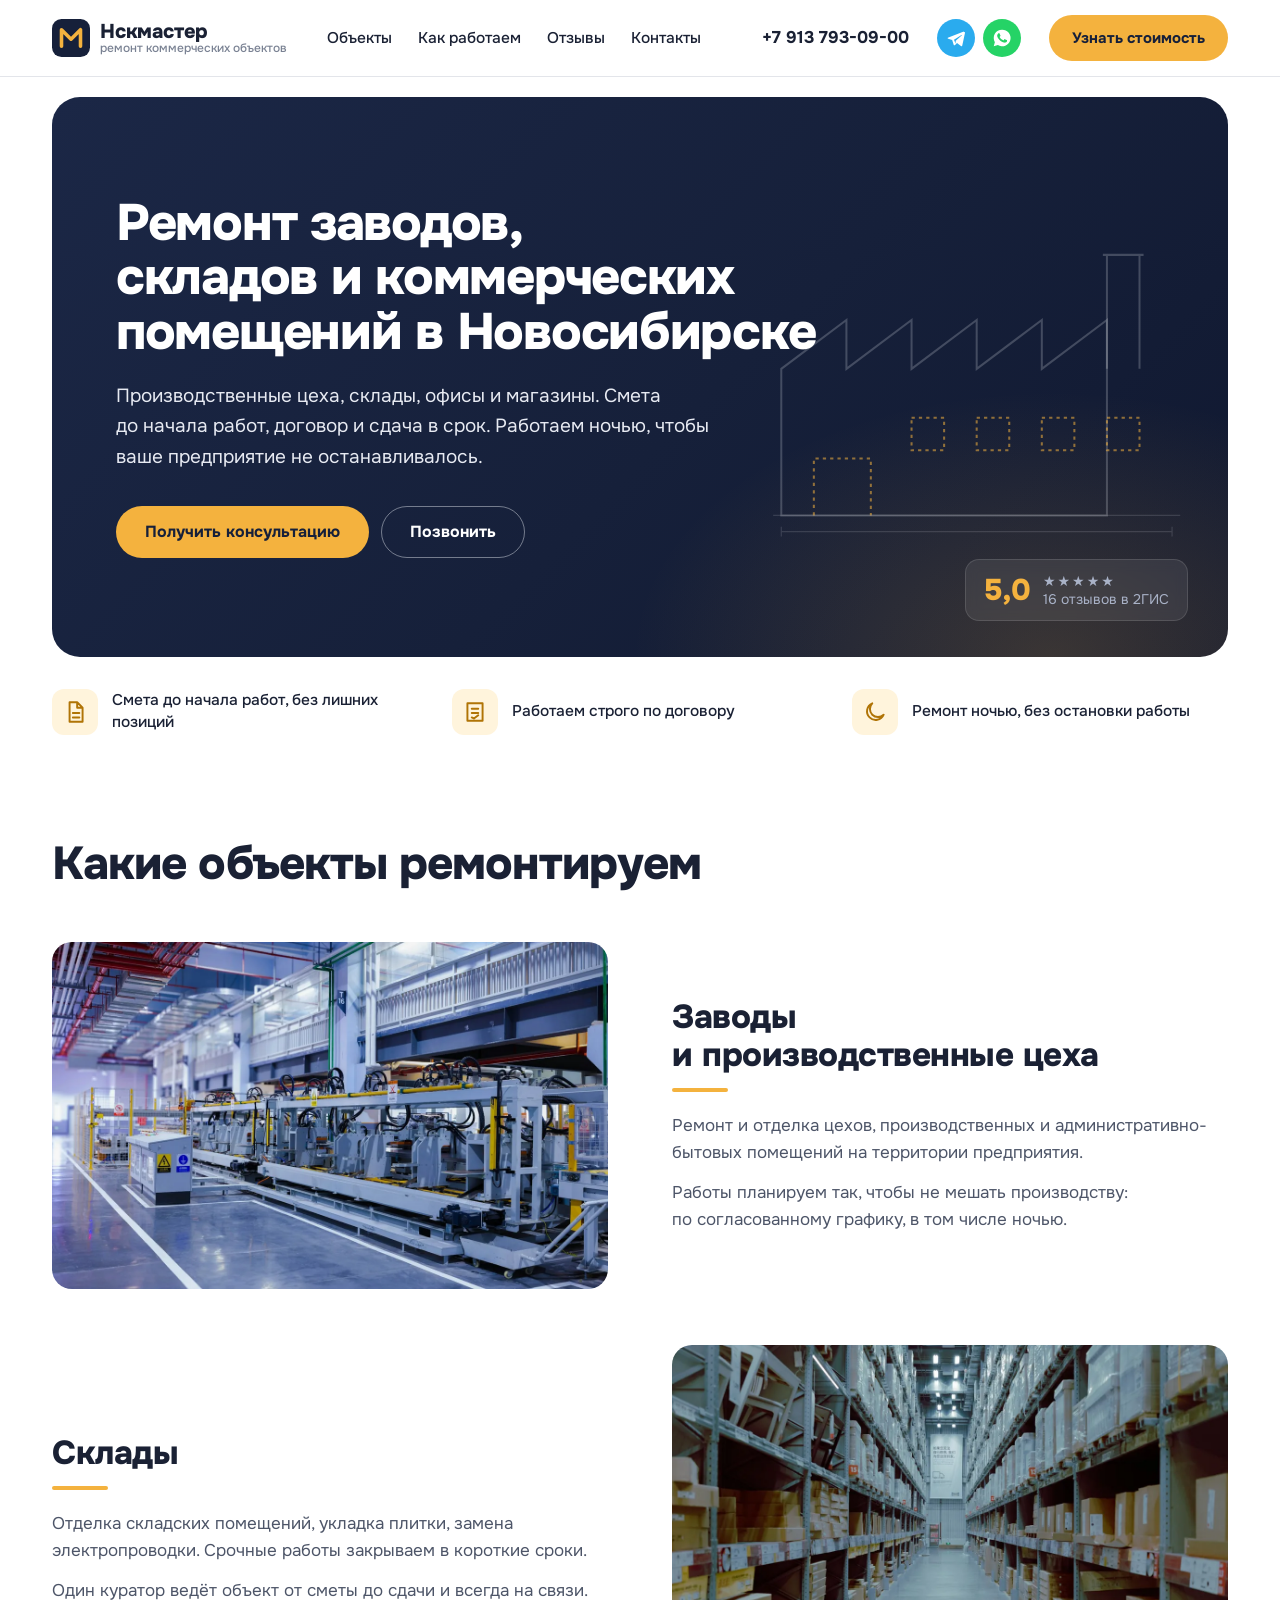
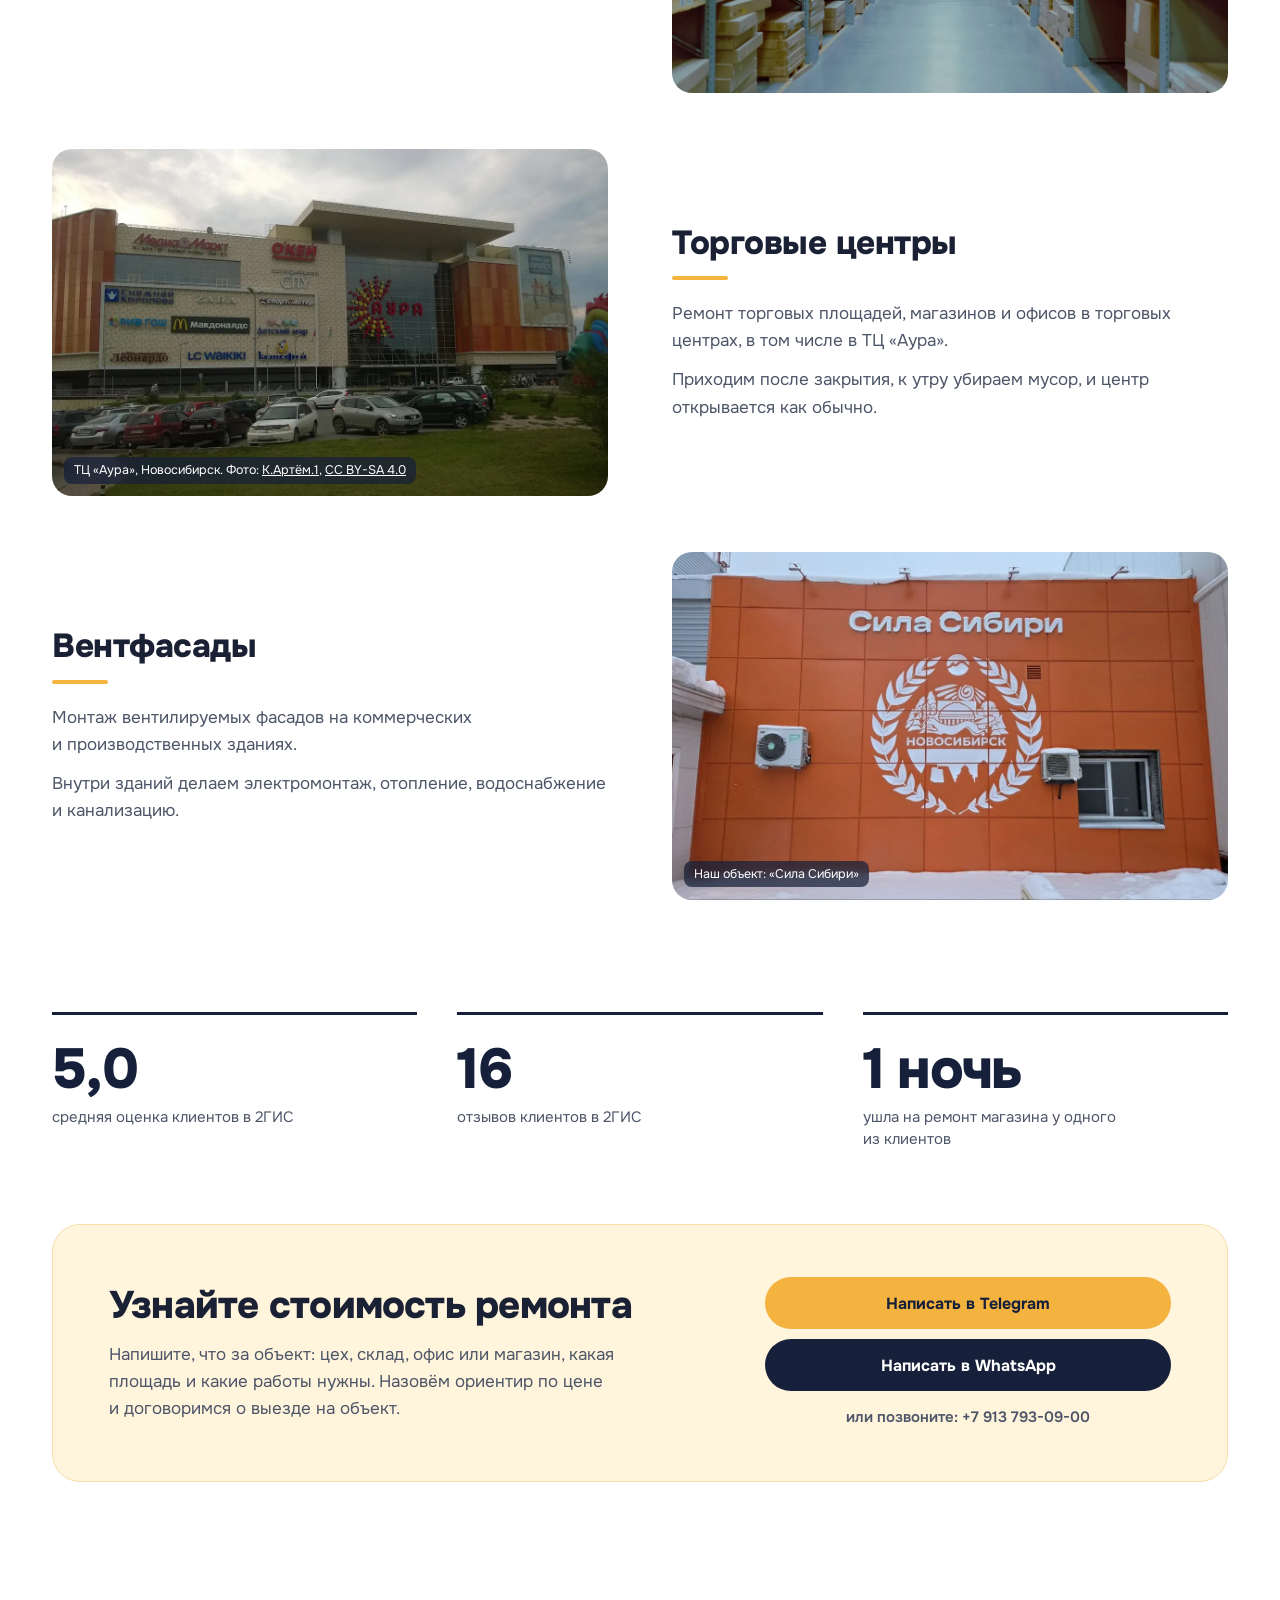
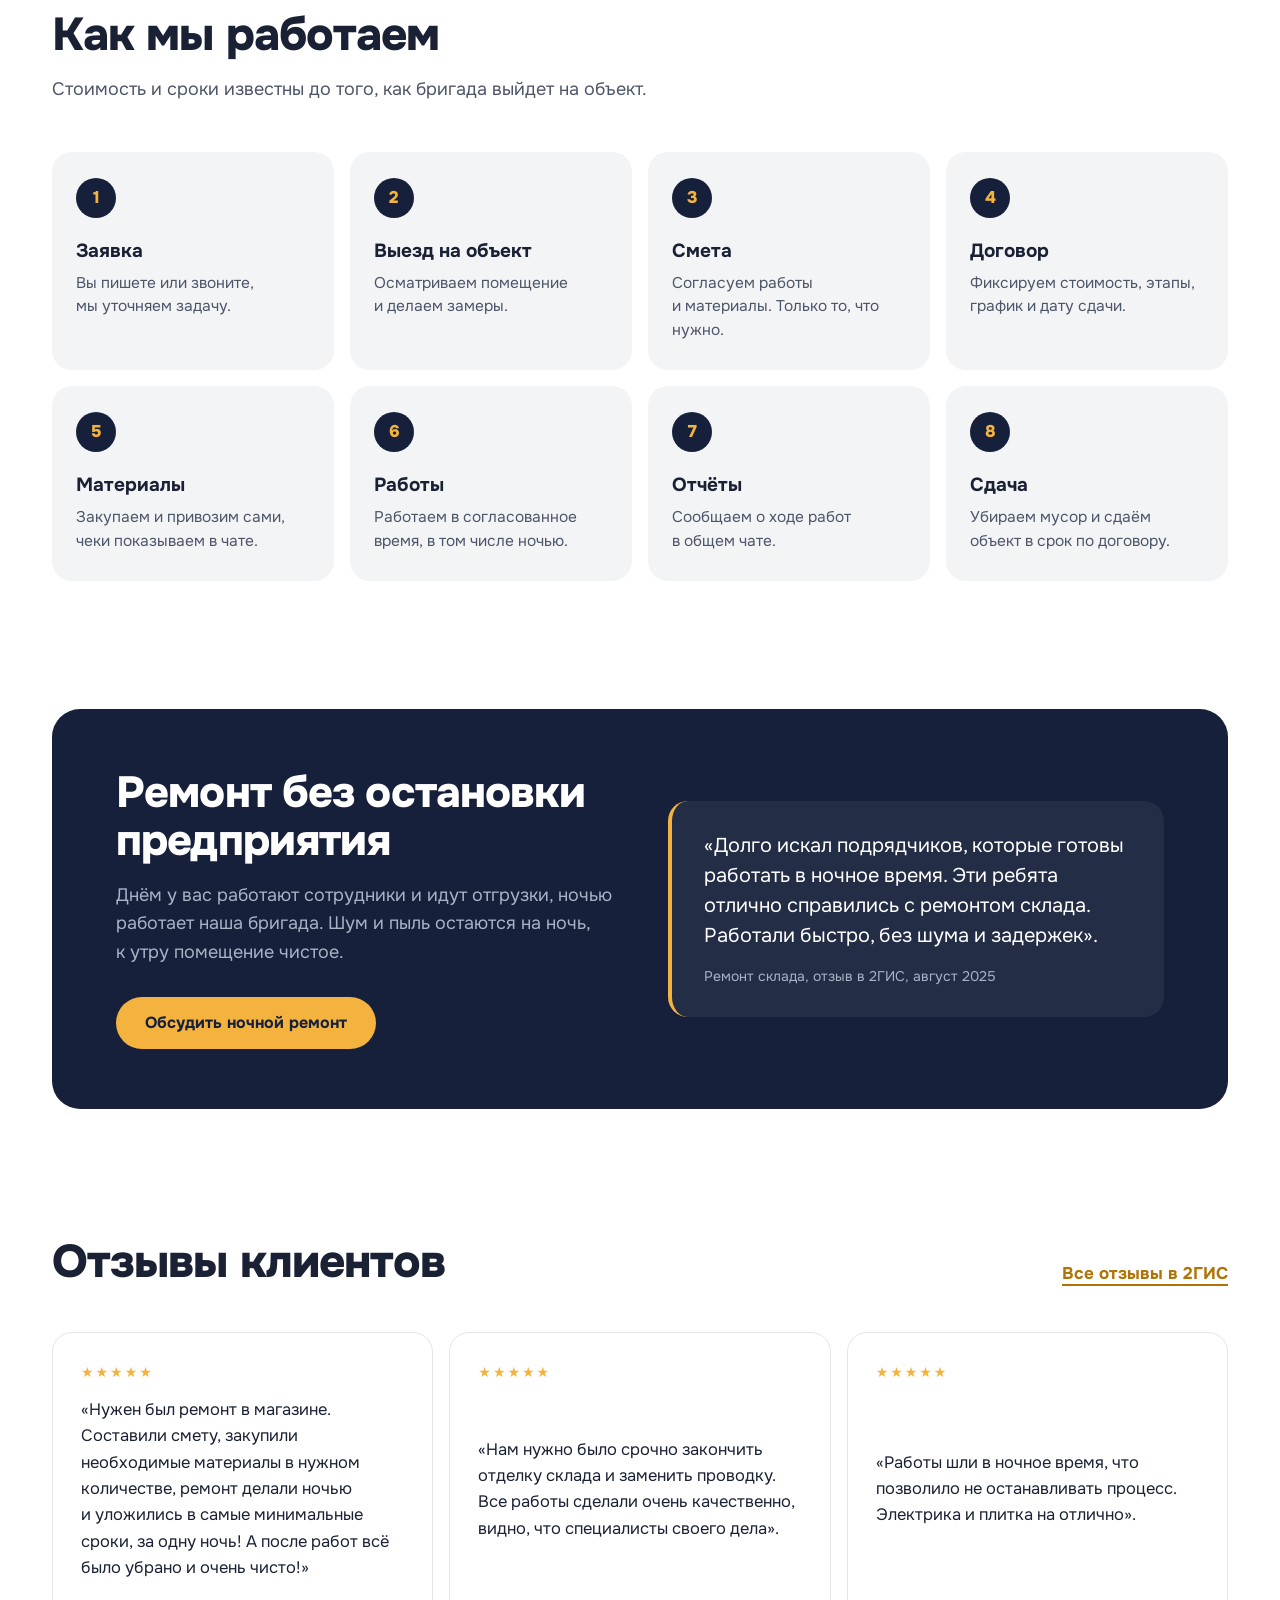
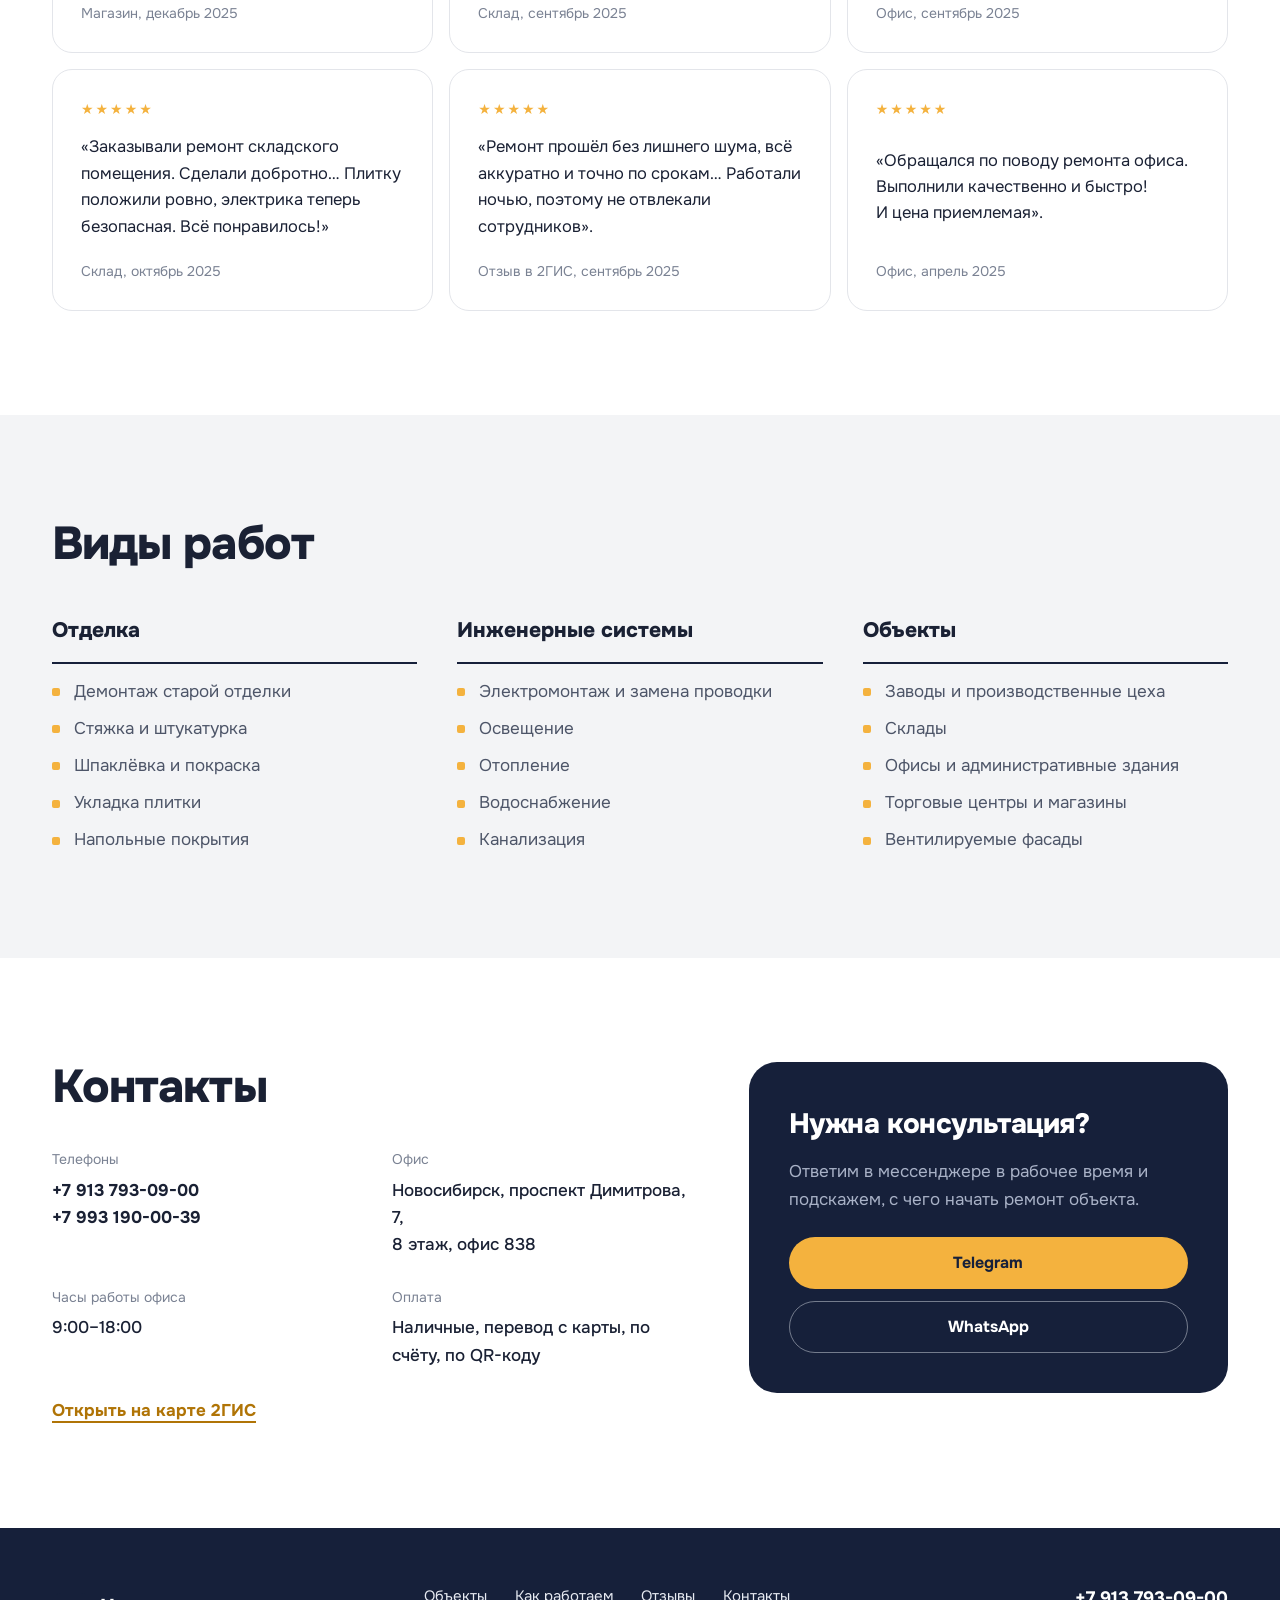
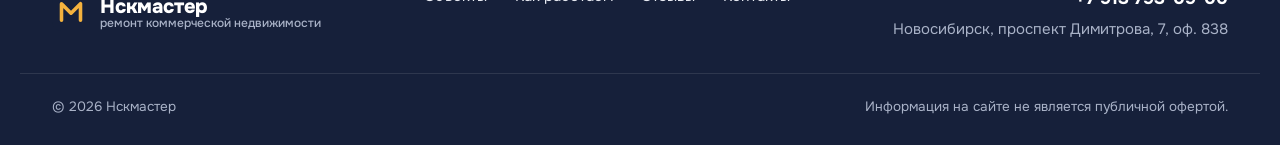
==== commit fb37326a: "Убраны подписи «Фото для примера» Co-Authored-By: Claude Opus 5.5 <noreply@anthropic.com>" ====
--- a/index.html
+++ b/index.html
@@ -103,7 +103,6 @@
           <article class="srv__item">
             <figure class="srv__pic">
               <picture><source srcset="img/zavod.webp" type="image/webp"><img src="img/zavod.jpg" alt="Светлый производственный цех с оборудованием" width="1200" height="750" loading="lazy" decoding="async"></picture>
-              <figcaption>Фото для примера</figcaption>
             </figure>
             <div class="srv__body">
               <h3>Заводы и&nbsp;производственные цеха</h3>
@@ -114,7 +113,6 @@
           <article class="srv__item">
             <figure class="srv__pic">
               <picture><source srcset="img/sklad.webp" type="image/webp"><img src="img/sklad.jpg" alt="Проход между стеллажами на складе" width="1200" height="750" loading="lazy" decoding="async"></picture>
-              <figcaption>Фото для примера</figcaption>
             </figure>
             <div class="srv__body">
               <h3>Склады</h3>
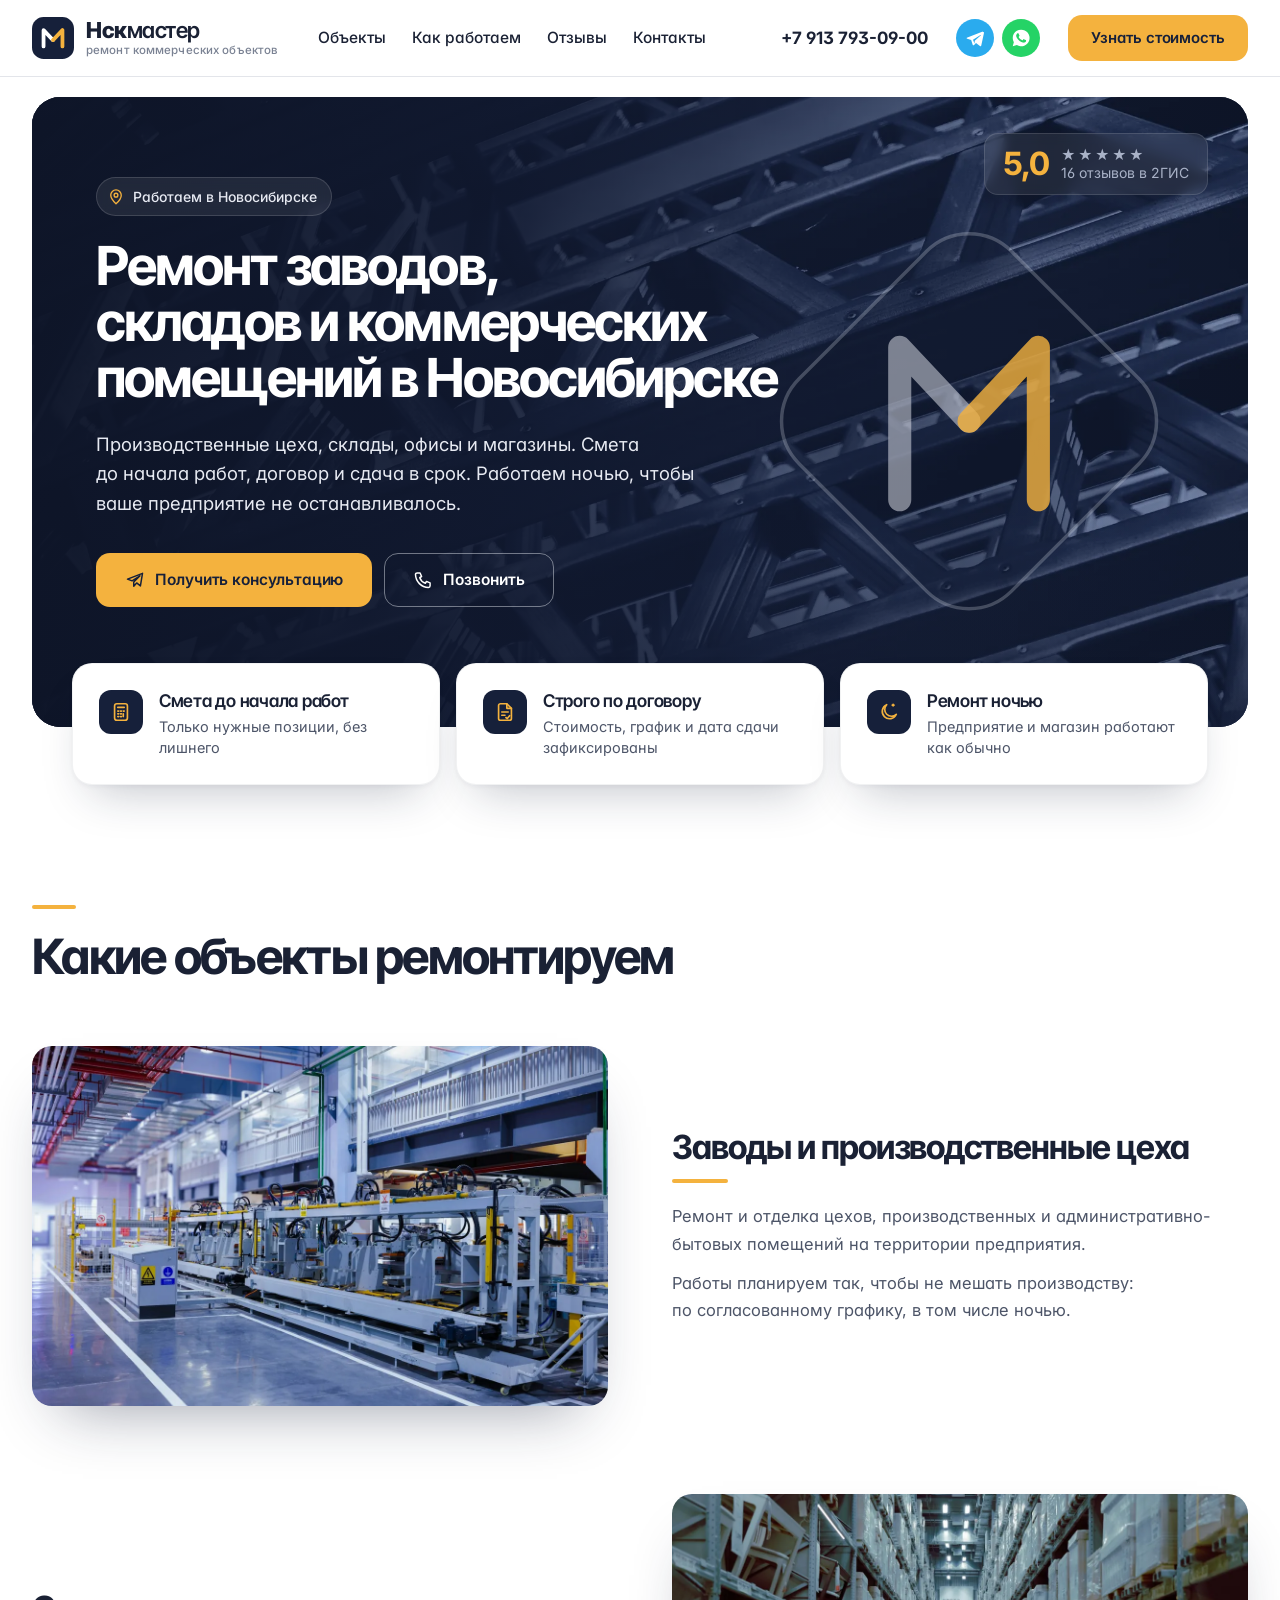
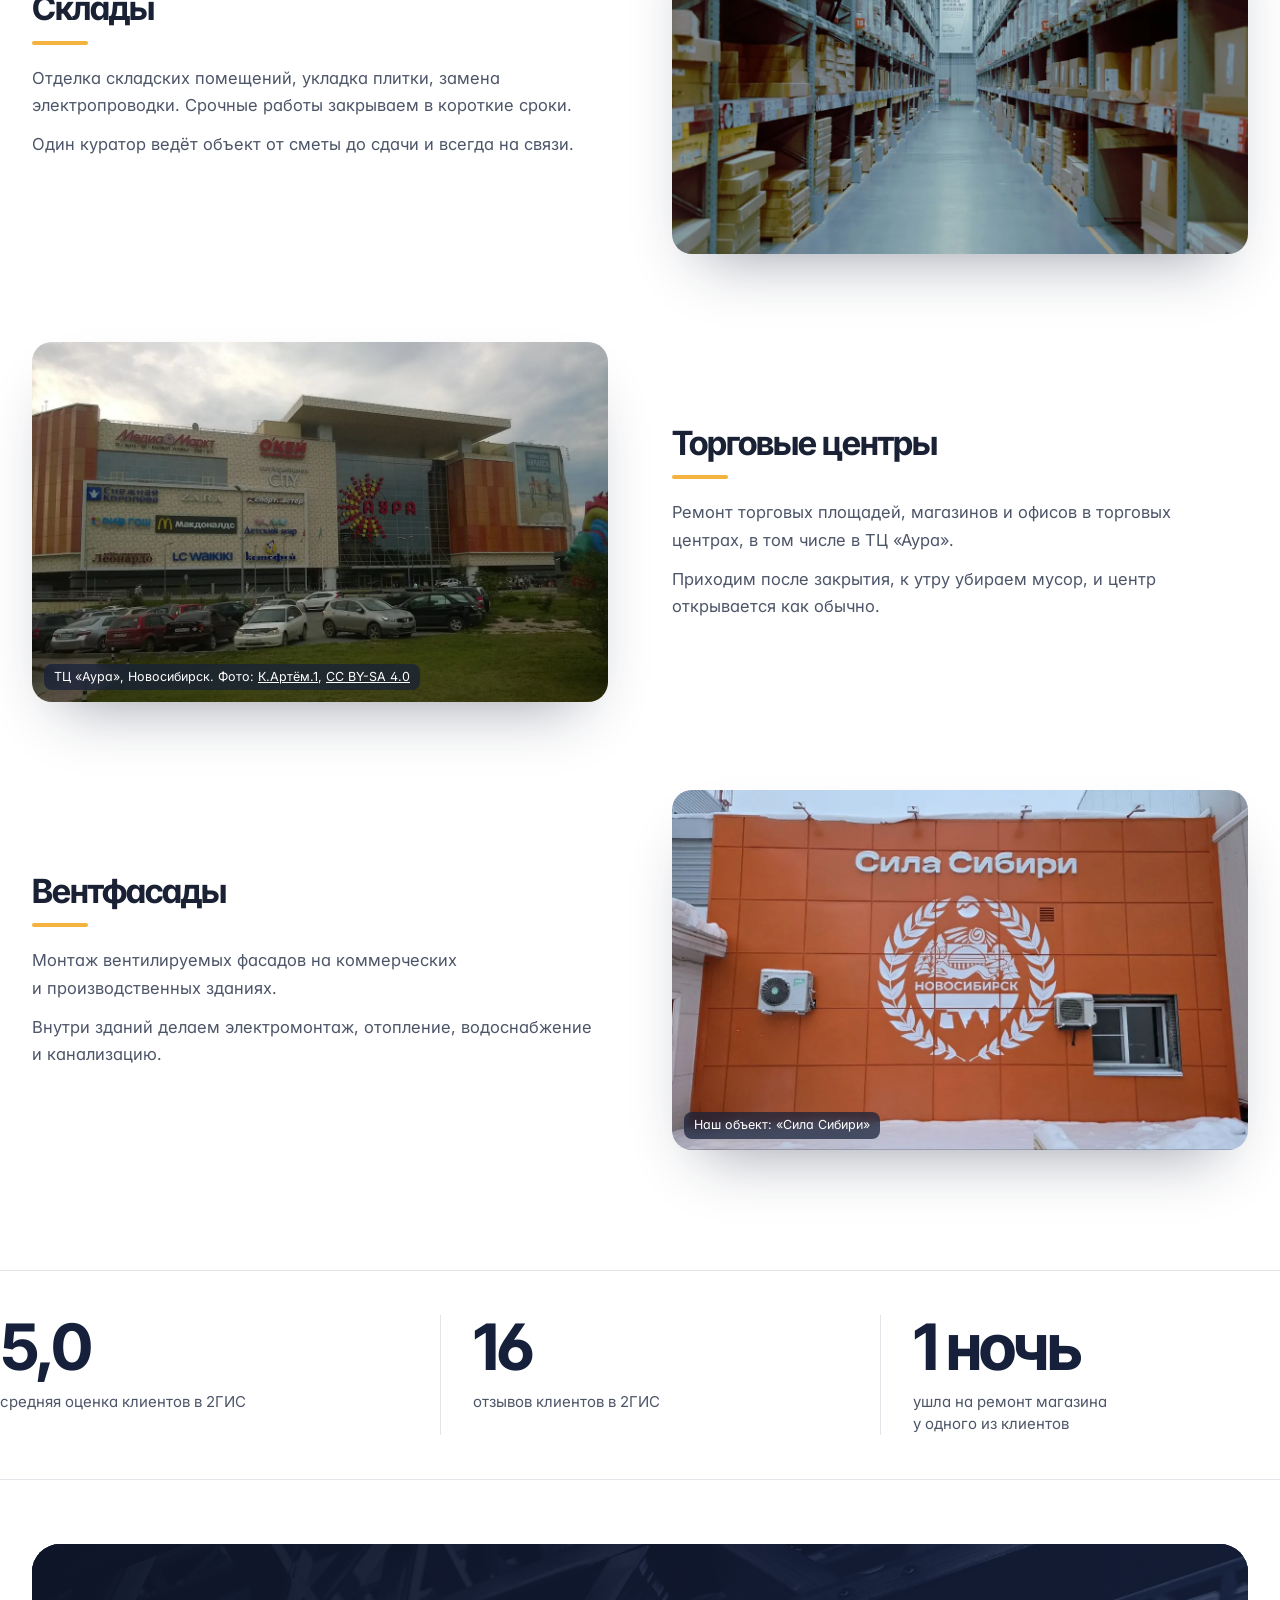
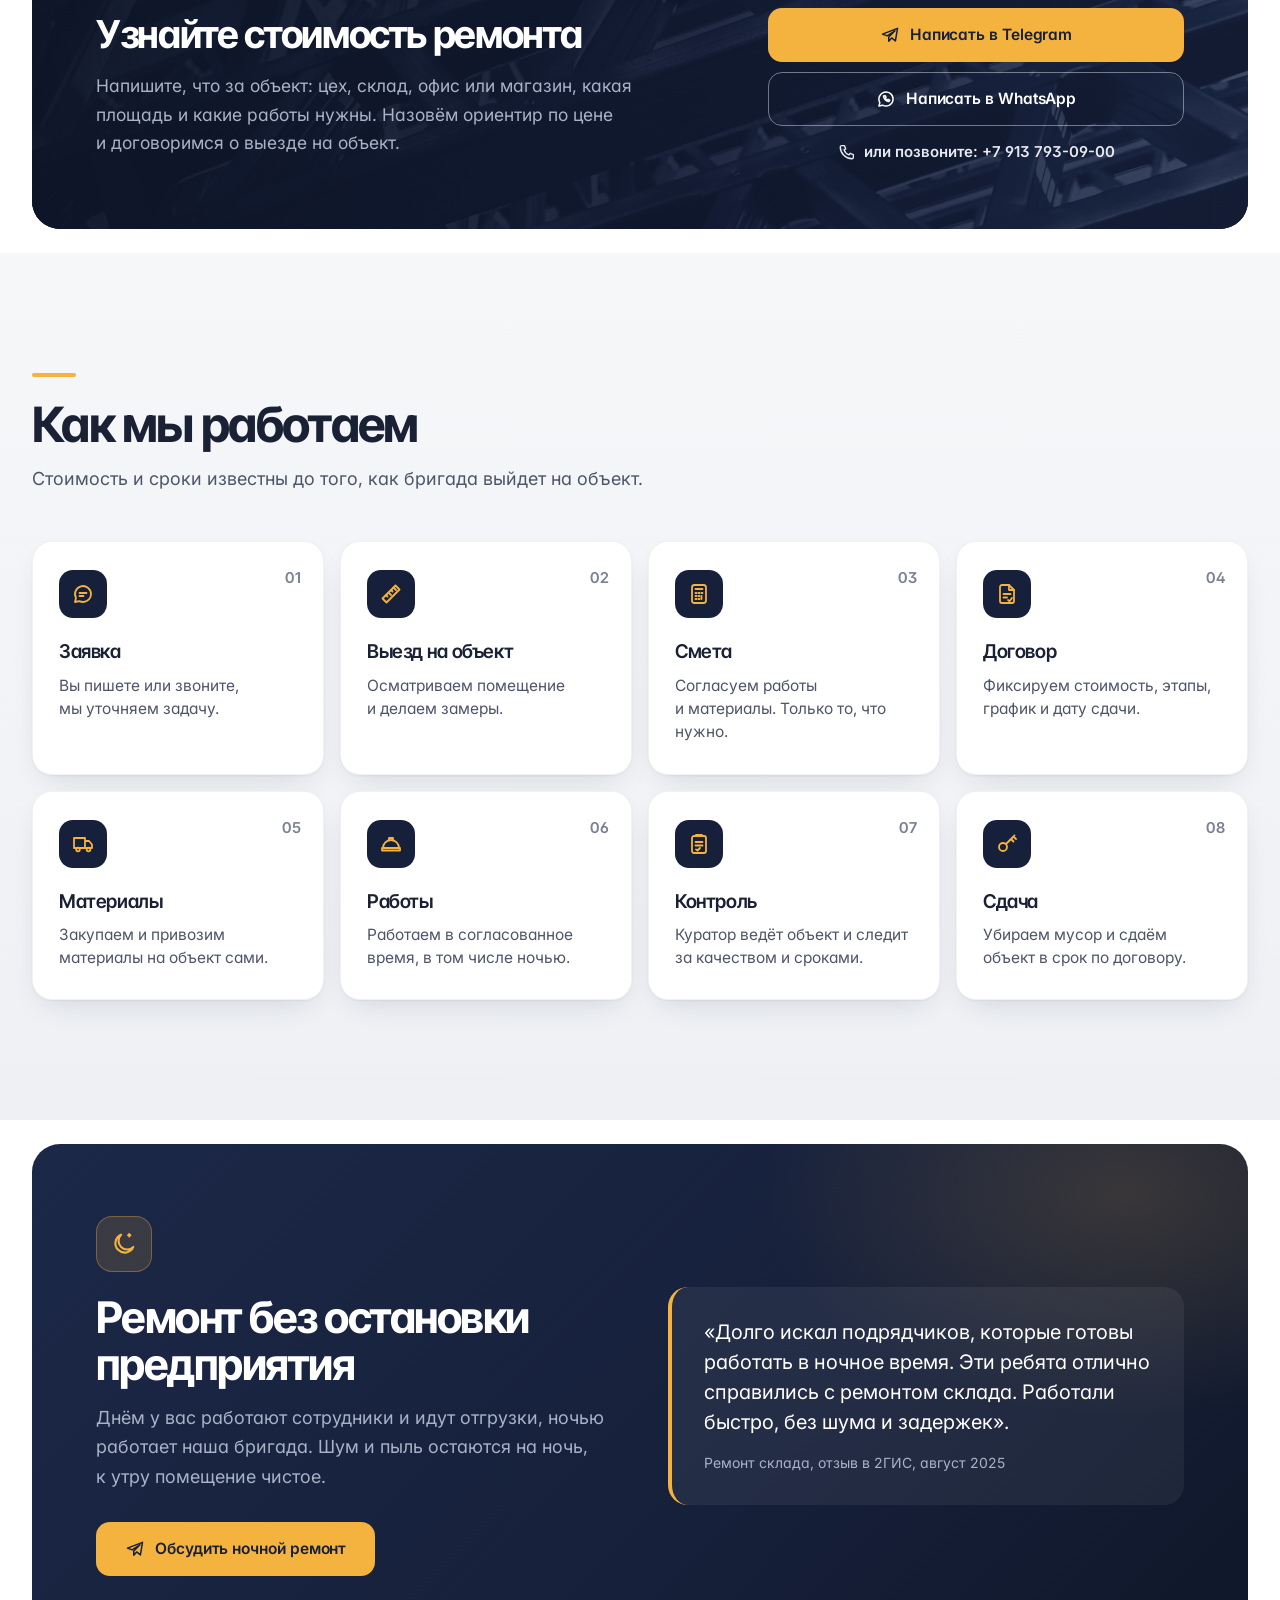
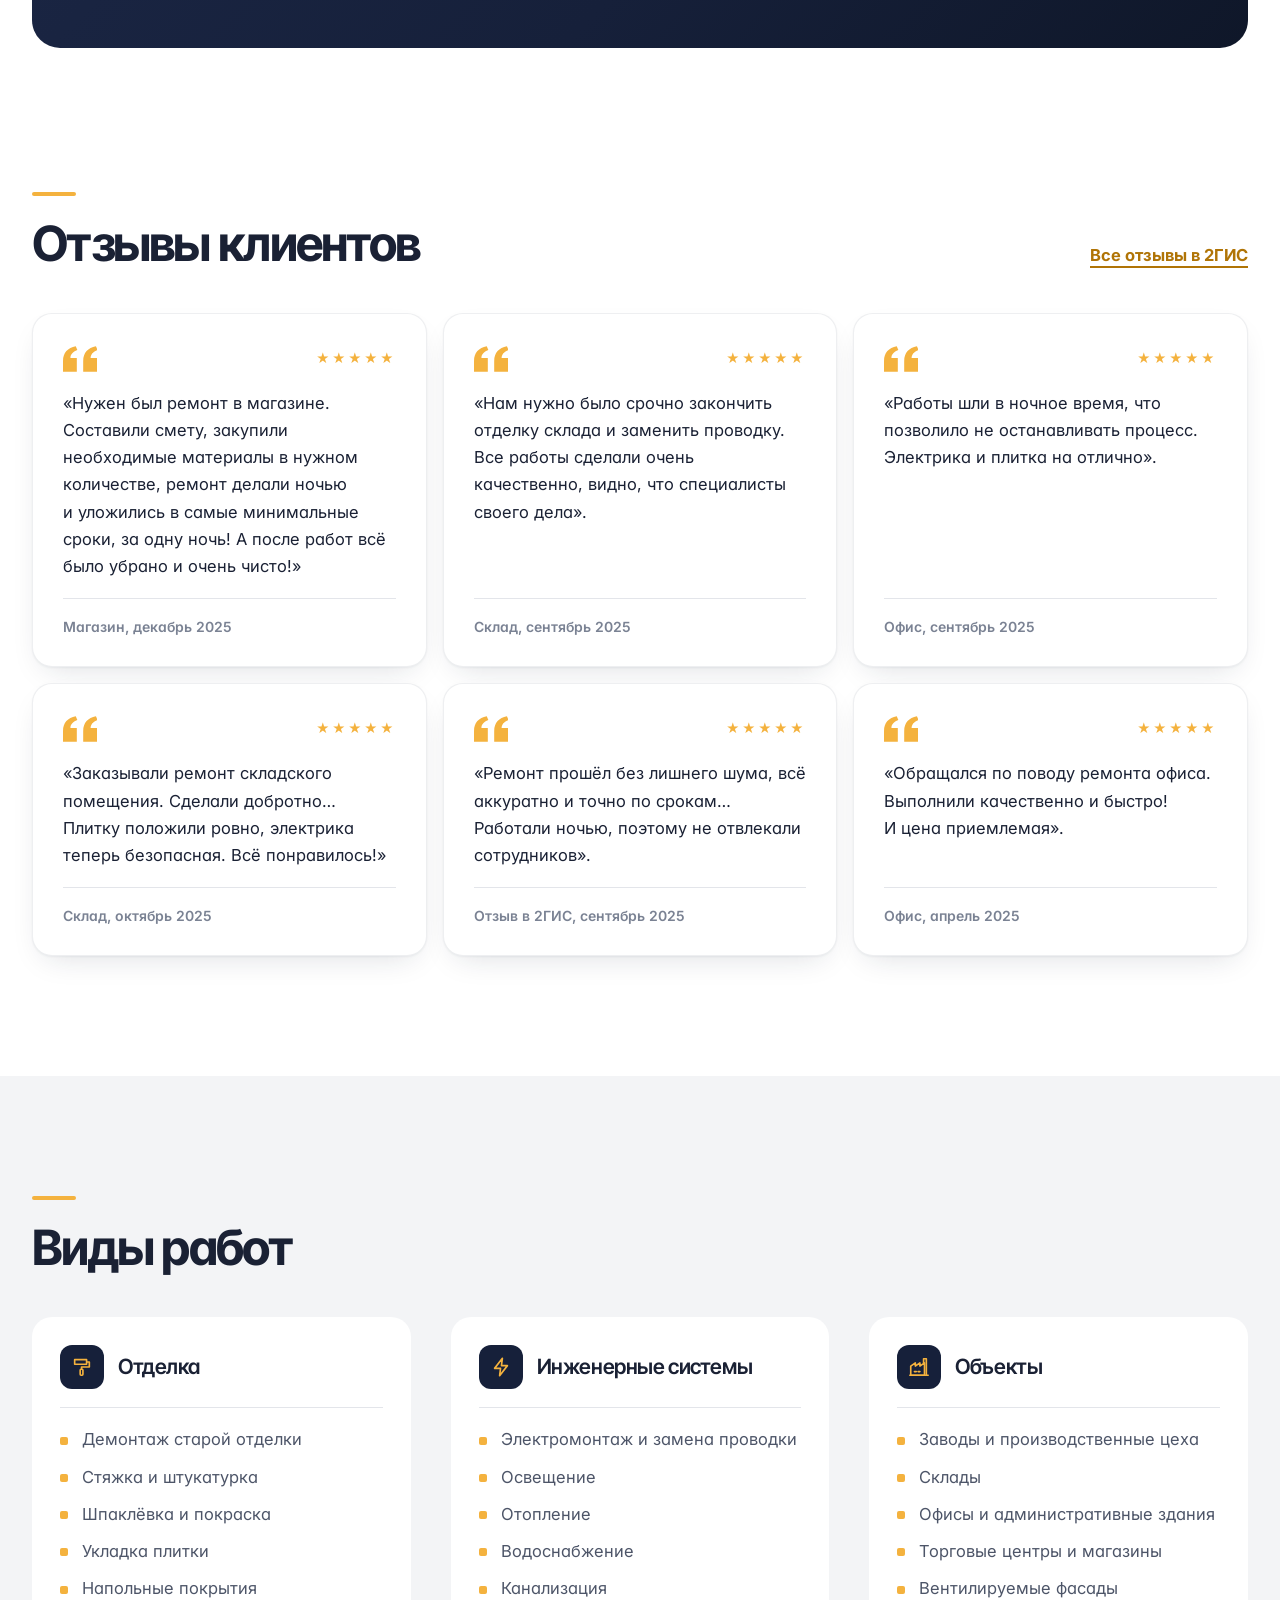
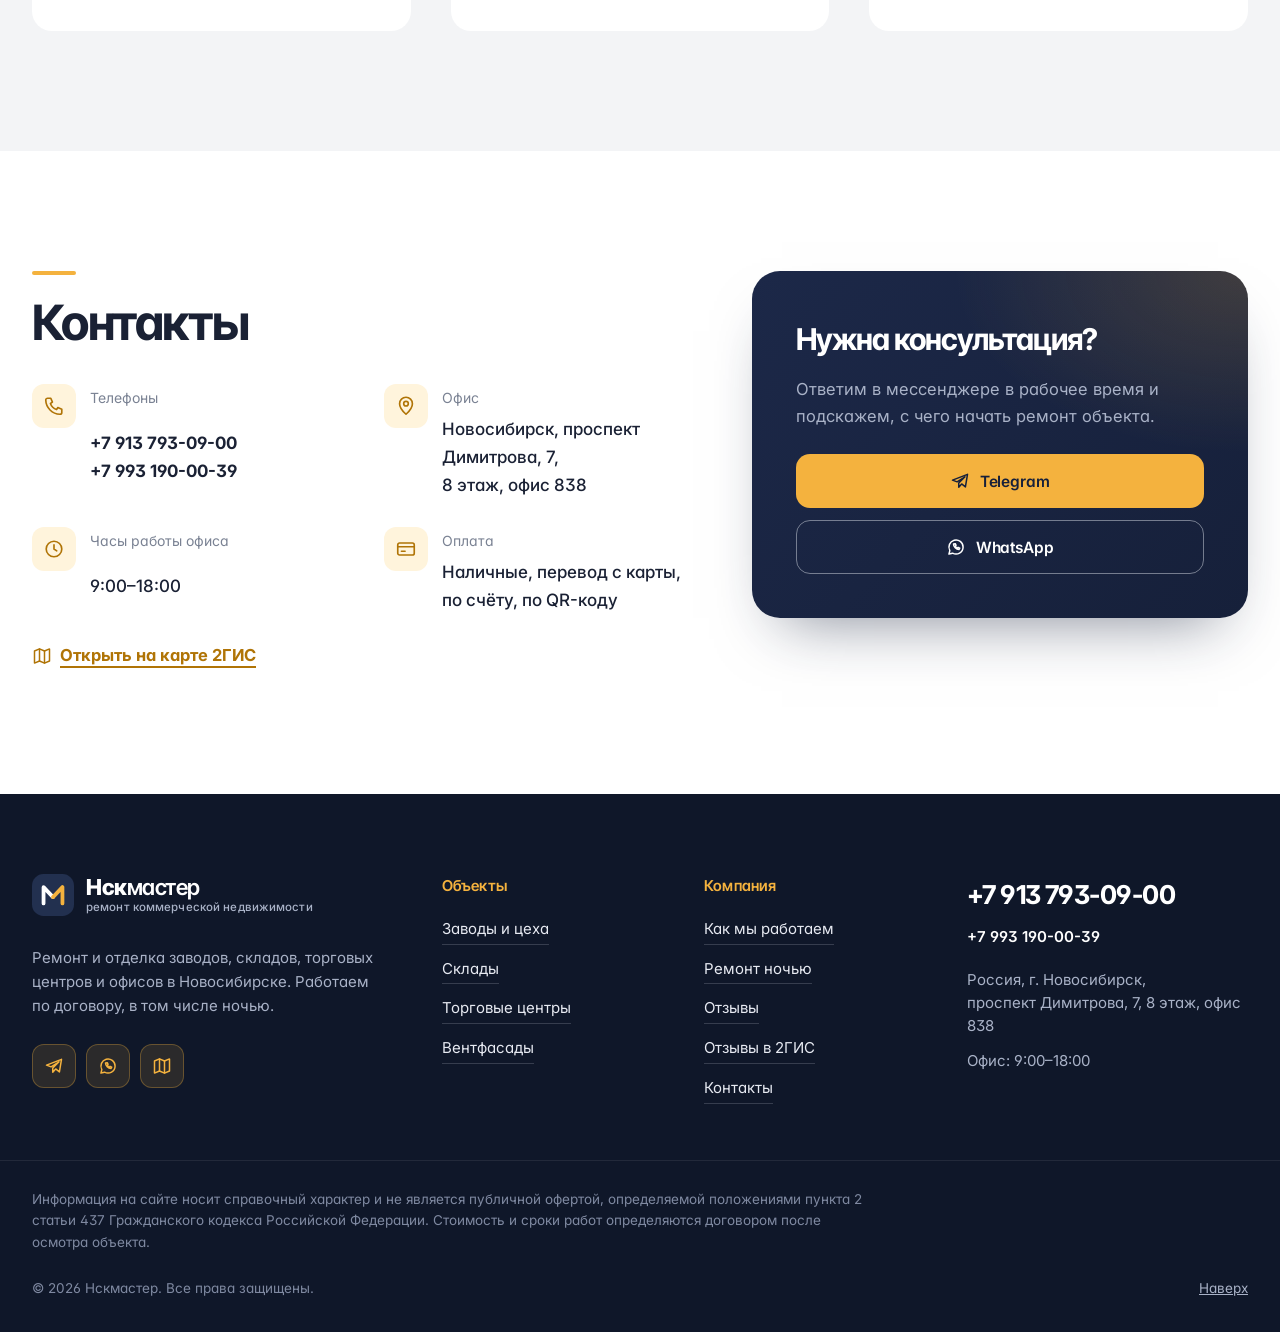
==== commit d09109bb: "Обложка с фото, новый логотип, шрифты Inter, подвал с оговоркой по ст. 437 ГК РФ, премиальный визуал" ====
--- a/index.html
+++ b/index.html
@@ -15,8 +15,8 @@
   <link rel="icon" href="favicon.svg" type="image/svg+xml">
   <link rel="preconnect" href="https://fonts.googleapis.com">
   <link rel="preconnect" href="https://fonts.gstatic.com" crossorigin>
-  <link href="https://fonts.googleapis.com/css2?family=Onest:wght@400;500;600;700;800&display=swap" rel="stylesheet">
-  <link rel="stylesheet" href="css/site.css?v=5">
+  <link href="https://fonts.googleapis.com/css2?family=Inter+Tight:wght@500;600;700;800&family=Inter:wght@400;500;600;700&display=swap" rel="stylesheet">
+  <link rel="stylesheet" href="css/site.css?v=8">
   <script type="application/ld+json">
   {
     "@context": "https://schema.org",
@@ -39,13 +39,38 @@
   </script>
 </head>
 <body>
+  <!-- Набор значков: линии 1.8, скругления, 24×24. Используются через <use href="#i-..."> -->
+  <svg width="0" height="0" style="position:absolute" aria-hidden="true">
+    <defs>
+      <symbol id="i-calc" viewBox="0 0 24 24"><rect x="5" y="3" width="14" height="18" rx="2.5"/><path d="M8.5 7h7M8.5 11h1M11.5 11h1M14.5 11h1M8.5 14h1M11.5 14h1M14.5 14v3M8.5 17h1M11.5 17h1"/></symbol>
+      <symbol id="i-contract" viewBox="0 0 24 24"><path d="M14 3H7a2 2 0 0 0-2 2v14a2 2 0 0 0 2 2h10a2 2 0 0 0 2-2V8z"/><path d="M14 3v5h5M8.5 12h7M8.5 15.5h3.5"/><path d="m13 18 1.5 1.2L17 16"/></symbol>
+      <symbol id="i-moon" viewBox="0 0 24 24"><path d="M20 14.5A8 8 0 1 1 9.5 4a6.5 6.5 0 0 0 10.5 10.5z"/><path d="M16.5 3.5v2M15.5 4.5h2"/></symbol>
+      <symbol id="i-chat" viewBox="0 0 24 24"><path d="M20 12a8 8 0 0 1-11.6 7.1L4 20l1-4.1A8 8 0 1 1 20 12z"/><path d="M8.5 11h7M8.5 14h4"/></symbol>
+      <symbol id="i-ruler" viewBox="0 0 24 24"><path d="m3.5 16.5 13-13 4 4-13 13z"/><path d="m7 13 1.5 1.5M9.5 10.5l2.5 2.5M12 8l1.5 1.5M14.5 5.5 17 8"/></symbol>
+      <symbol id="i-truck" viewBox="0 0 24 24"><path d="M3 6h11v10H3zM14 9h4l3 3.5V16h-7"/><circle cx="7" cy="17.5" r="1.8"/><circle cx="17.5" cy="17.5" r="1.8"/></symbol>
+      <symbol id="i-helmet" viewBox="0 0 24 24"><path d="M4 16a8 8 0 0 1 16 0"/><path d="M3 16h18v2.5H3zM10 8.5V6h4v2.5"/></symbol>
+      <symbol id="i-report" viewBox="0 0 24 24"><rect x="5" y="4" width="14" height="17" rx="2"/><path d="M9 4V2.8h6V4M8.5 10h7M8.5 13.5h7"/><path d="m9 17.5 1.5 1 2.5-2.5"/></symbol>
+      <symbol id="i-key" viewBox="0 0 24 24"><circle cx="8" cy="15" r="4"/><path d="m11 12 8.5-8.5M16 7l2.5 2.5M18.5 4.5 21 7"/></symbol>
+      <symbol id="i-brush" viewBox="0 0 24 24"><path d="M4 4h13v5H4zM17 6.5h3v5.5h-8.5v2.5"/><rect x="10" y="14.5" width="3" height="6.5" rx="1"/></symbol>
+      <symbol id="i-bolt" viewBox="0 0 24 24"><path d="M13.5 2.5 5 13.5h6.5l-1 8 8.5-11h-6.5z"/></symbol>
+      <symbol id="i-factory" viewBox="0 0 24 24"><path d="M3 21V11l5-3.5V11l5-3.5V11l5-3.5V21z"/><path d="M17 7.5V3h3v18M2 21h20M7 17h2M11 17h2"/></symbol>
+      <symbol id="i-phone" viewBox="0 0 24 24"><path d="M5 3.5h3.5l1.8 4.3-2.2 1.4a11 11 0 0 0 6.7 6.7l1.4-2.2 4.3 1.8V19a2 2 0 0 1-2 2A16 16 0 0 1 3 5.5a2 2 0 0 1 2-2z"/></symbol>
+      <symbol id="i-pin" viewBox="0 0 24 24"><path d="M12 21s-7-6.2-7-11.5a7 7 0 0 1 14 0C19 14.8 12 21 12 21z"/><circle cx="12" cy="9.5" r="2.5"/></symbol>
+      <symbol id="i-clock" viewBox="0 0 24 24"><circle cx="12" cy="12" r="8.5"/><path d="M12 7.5V12l3 2"/></symbol>
+      <symbol id="i-card" viewBox="0 0 24 24"><rect x="3" y="5.5" width="18" height="13" rx="2"/><path d="M3 9.5h18M7 14.5h4"/></symbol>
+      <symbol id="i-map" viewBox="0 0 24 24"><path d="m3 6 6-2.5 6 2.5 6-2.5v14.5L15 20.5 9 18 3 20.5z"/><path d="M9 3.5V18M15 6v14.5"/></symbol>
+      <symbol id="i-tg" viewBox="0 0 24 24"><path d="M21 4 3 11l5.5 2L18 7l-7.5 7.5v5L14 15.5l4.5 3.5z"/></symbol>
+      <symbol id="i-wa" viewBox="0 0 24 24"><path d="M20.5 12a8.5 8.5 0 0 1-12.6 7.4L3.5 20.5l1.1-4.2A8.5 8.5 0 1 1 20.5 12z"/><path d="M9 8.5c0 3.3 3.2 6.5 6.5 6.5l1-1.6-2-1-1 1a5 5 0 0 1-2.4-2.4l1-1-1-2z"/></symbol>
+    </defs>
+  </svg>
+
   <a class="skip" href="#main">К основному содержанию</a>
 
   <header class="head" id="top">
     <div class="wrap head__row">
       <a class="logo" href="#top" aria-label="Нскмастер, наверх">
-        <svg class="logo__mark" viewBox="0 0 32 32" aria-hidden="true"><rect width="32" height="32" rx="8"/><path d="M8 23V9l8 8 8-8v14" fill="none" stroke-width="3" stroke-linecap="round" stroke-linejoin="round"/></svg>
-        <span class="logo__text">Нскмастер<small>ремонт коммерческих объектов</small></span>
+        <svg class="logo__mark" viewBox="0 0 40 40" aria-hidden="true"><rect width="40" height="40" rx="11"/><path class="m1" d="M11 28V12.5l9 9.5"/><path class="m2" d="M20 22l9-9.5V28"/></svg>
+        <span class="logo__text"><span class="logo__name"><b>Нск</b>мастер</span><small>ремонт коммерческих объектов</small></span>
       </a>
       <nav class="nav" id="nav" aria-label="Разделы">
         <a href="#uslugi">Объекты</a>
@@ -68,18 +93,22 @@
     <section class="hero">
       <div class="wrap">
         <div class="hero__card">
-          <svg class="hero__plan" viewBox="0 0 520 420" aria-hidden="true">
-            <path d="M20 380V200l80-60v60l80-60v60l80-60v60l80-60v60l80-60v240z"/>
-            <path d="M420 200V60h40v140 M415 60h50"/>
-            <path class="door" d="M60 380v-70h70v70 M180 260h40v40h-40z M260 260h40v40h-40z M340 260h40v40h-40z M420 260h40v40h-40z"/>
-            <path class="dim" d="M20 400h480M20 394v12M500 394v12M10 380h500"/>
+          <picture class="hero__bg" aria-hidden="true">
+            <source srcset="img/hero.webp" type="image/webp">
+            <img src="img/hero.jpg" alt="" width="2000" height="1000" fetchpriority="high" decoding="async">
+          </picture>
+          <svg class="hero__mark" viewBox="0 0 400 400" aria-hidden="true">
+            <rect x="70" y="70" width="260" height="260" rx="52" transform="rotate(45 200 200)"/>
+            <path class="m1" d="M140 268V136l60 64"/>
+            <path class="m2" d="M200 200l60-64v132"/>
           </svg>
           <div class="hero__text">
+            <p class="hero__tag"><svg aria-hidden="true"><use href="#i-pin"/></svg>Работаем в Новосибирске</p>
             <h1>Ремонт заводов, складов и&nbsp;коммерческих помещений в&nbsp;Новосибирске</h1>
             <p class="hero__lead">Производственные цеха, склады, офисы и&nbsp;магазины. Смета до&nbsp;начала работ, договор и&nbsp;сдача в&nbsp;срок. Работаем ночью, чтобы ваше предприятие не&nbsp;останавливалось.</p>
             <div class="hero__btns">
-              <a class="btn btn--accent" href="https://t.me/Kbeloz4" target="_blank" rel="noopener">Получить консультацию</a>
-              <a class="btn btn--ghost" href="tel:+79137930900">Позвонить</a>
+              <a class="btn btn--accent" href="https://t.me/Kbeloz4" target="_blank" rel="noopener"><svg aria-hidden="true"><use href="#i-tg"/></svg>Получить консультацию</a>
+              <a class="btn btn--ghost" href="tel:+79137930900"><svg aria-hidden="true"><use href="#i-phone"/></svg>Позвонить</a>
             </div>
           </div>
           <a class="hero__rating" href="https://2gis.ru/novosibirsk/firm/70000001093424749/tab/reviews" target="_blank" rel="noopener">
@@ -89,9 +118,10 @@
         </div>
 
         <ul class="perks">
-          <li><svg viewBox="0 0 24 24" aria-hidden="true"><path d="M7 3h7l5 5v13H7z M14 3v5h5 M10 13h6 M10 17h6"/></svg>Смета до&nbsp;начала работ, без лишних позиций</li>
-          <li><svg viewBox="0 0 24 24" aria-hidden="true"><path d="M5 4h14v16H5z M9 9h6 M9 13h6 M9 17l2 1 4-3"/></svg>Работаем строго по&nbsp;договору</li>
-          <li><svg viewBox="0 0 24 24" aria-hidden="true"><path d="M20 14.5A8 8 0 1 1 9.5 4a6.5 6.5 0 0 0 10.5 10.5z"/></svg>Ремонт ночью, без остановки работы</li>        </ul>
+          <li><span class="ico"><svg aria-hidden="true"><use href="#i-calc"/></svg></span><span><b>Смета до&nbsp;начала работ</b>Только нужные позиции, без лишнего</span></li>
+          <li><span class="ico"><svg aria-hidden="true"><use href="#i-contract"/></svg></span><span><b>Строго по&nbsp;договору</b>Стоимость, график и&nbsp;дата сдачи зафиксированы</span></li>
+          <li><span class="ico"><svg aria-hidden="true"><use href="#i-moon"/></svg></span><span><b>Ремонт ночью</b>Предприятие и&nbsp;магазин работают как обычно</span></li>
+        </ul>
       </div>
     </section>
 
@@ -100,7 +130,7 @@
       <div class="wrap">
         <h2 class="sec__title" id="srvTitle">Какие объекты ремонтируем</h2>
         <div class="srv">
-          <article class="srv__item">
+          <article class="srv__item" id="zavody">
             <figure class="srv__pic">
               <picture><source srcset="img/zavod.webp" type="image/webp"><img src="img/zavod.jpg" alt="Светлый производственный цех с оборудованием" width="1200" height="750" loading="lazy" decoding="async"></picture>
             </figure>
@@ -110,7 +140,7 @@
               <p>Работы планируем так, чтобы не&nbsp;мешать производству: по&nbsp;согласованному графику, в&nbsp;том числе ночью.</p>
             </div>
           </article>
-          <article class="srv__item">
+          <article class="srv__item" id="sklady">
             <figure class="srv__pic">
               <picture><source srcset="img/sklad.webp" type="image/webp"><img src="img/sklad.jpg" alt="Проход между стеллажами на складе" width="1200" height="750" loading="lazy" decoding="async"></picture>
             </figure>
@@ -120,7 +150,7 @@
               <p>Один куратор ведёт объект от&nbsp;сметы до&nbsp;сдачи и&nbsp;всегда на&nbsp;связи.</p>
             </div>
           </article>
-          <article class="srv__item">
+          <article class="srv__item" id="tc">
             <figure class="srv__pic">
               <picture><source srcset="img/tc-aura.webp" type="image/webp"><img src="img/tc-aura.jpg" alt="Торгово-развлекательный центр «Аура» в Новосибирске" width="1200" height="750" loading="lazy" decoding="async"></picture>
               <figcaption>ТЦ «Аура», Новосибирск. Фото: <a href="https://commons.wikimedia.org/wiki/File:%D0%A2%D0%A0%D0%A6_%D0%90%D1%83%D1%80%D0%B0,_%D0%9D%D0%BE%D0%B2%D0%BE%D1%81%D0%B8%D0%B1%D0%B8%D1%80%D1%81%D0%BA_01.jpg" target="_blank" rel="noopener">К.Артём.1</a>, <a href="https://creativecommons.org/licenses/by-sa/4.0/deed.ru" target="_blank" rel="noopener">CC BY-SA 4.0</a></figcaption>
@@ -131,7 +161,7 @@
               <p>Приходим после закрытия, к&nbsp;утру убираем мусор, и&nbsp;центр открывается как обычно.</p>
             </div>
           </article>
-          <article class="srv__item">
+          <article class="srv__item" id="fasady">
             <figure class="srv__pic">
               <picture><source srcset="img/ventfasad.webp" type="image/webp"><img src="img/ventfasad.jpg" alt="Оранжевый вентилируемый фасад с надписью «Сила Сибири» и гербом Новосибирска" width="1200" height="750" loading="lazy" decoding="async"></picture>
               <figcaption>Наш объект: «Сила Сибири»</figcaption>
@@ -159,45 +189,47 @@
     <section class="sec sec--tight" aria-labelledby="leadTitle">
       <div class="wrap">
         <div class="lead">
+          <picture class="lead__bg" aria-hidden="true"><source srcset="img/hero.webp" type="image/webp"><img src="img/hero.jpg" alt="" width="2000" height="1000" loading="lazy" decoding="async"></picture>
           <div>
             <h2 id="leadTitle">Узнайте стоимость ремонта</h2>
             <p>Напишите, что за&nbsp;объект: цех, склад, офис или магазин, какая площадь и&nbsp;какие работы нужны. Назовём ориентир по&nbsp;цене и&nbsp;договоримся о&nbsp;выезде на&nbsp;объект.</p>
           </div>
           <div class="lead__btns">
-            <a class="btn btn--accent" href="https://t.me/Kbeloz4" target="_blank" rel="noopener">Написать в Telegram</a>
-            <a class="btn btn--dark" href="https://wa.me/79137930900" target="_blank" rel="noopener">Написать в WhatsApp</a>
-            <a class="lead__tel" href="tel:+79137930900">или позвоните: +7 913 793-09-00</a>
+            <a class="btn btn--accent" href="https://t.me/Kbeloz4" target="_blank" rel="noopener"><svg aria-hidden="true"><use href="#i-tg"/></svg>Написать в Telegram</a>
+            <a class="btn btn--ghost" href="https://wa.me/79137930900" target="_blank" rel="noopener"><svg aria-hidden="true"><use href="#i-wa"/></svg>Написать в WhatsApp</a>
+            <a class="lead__tel" href="tel:+79137930900"><svg aria-hidden="true"><use href="#i-phone"/></svg>или позвоните: +7 913 793-09-00</a>
           </div>
         </div>
       </div>
     </section>
 
     <!-- Этапы -->
-    <section class="sec" id="etapy" aria-labelledby="stepsTitle">
+    <section class="sec sec--soft" id="etapy" aria-labelledby="stepsTitle">
       <div class="wrap">
         <h2 class="sec__title" id="stepsTitle">Как мы работаем</h2>
         <p class="sec__sub">Стоимость и&nbsp;сроки известны до&nbsp;того, как бригада выйдет на&nbsp;объект.</p>
         <ol class="steps">
-          <li><b>Заявка</b><span>Вы пишете или звоните, мы&nbsp;уточняем задачу.</span></li>
-          <li><b>Выезд на&nbsp;объект</b><span>Осматриваем помещение и&nbsp;делаем замеры.</span></li>
-          <li><b>Смета</b><span>Согласуем работы и&nbsp;материалы. Только то, что нужно.</span></li>
-          <li><b>Договор</b><span>Фиксируем стоимость, этапы, график и&nbsp;дату сдачи.</span></li>
-          <li><b>Материалы</b><span>Закупаем и&nbsp;привозим сами, чеки показываем в&nbsp;чате.</span></li>
-          <li><b>Работы</b><span>Работаем в&nbsp;согласованное время, в&nbsp;том числе ночью.</span></li>
-          <li><b>Отчёты</b><span>Сообщаем о&nbsp;ходе работ в&nbsp;общем чате.</span></li>
-          <li><b>Сдача</b><span>Убираем мусор и&nbsp;сдаём объект в&nbsp;срок по&nbsp;договору.</span></li>
+          <li><svg class="steps__ico" aria-hidden="true"><use href="#i-chat"/></svg><b>Заявка</b><span>Вы пишете или звоните, мы&nbsp;уточняем задачу.</span></li>
+          <li><svg class="steps__ico" aria-hidden="true"><use href="#i-ruler"/></svg><b>Выезд на&nbsp;объект</b><span>Осматриваем помещение и&nbsp;делаем замеры.</span></li>
+          <li><svg class="steps__ico" aria-hidden="true"><use href="#i-calc"/></svg><b>Смета</b><span>Согласуем работы и&nbsp;материалы. Только то, что нужно.</span></li>
+          <li><svg class="steps__ico" aria-hidden="true"><use href="#i-contract"/></svg><b>Договор</b><span>Фиксируем стоимость, этапы, график и&nbsp;дату сдачи.</span></li>
+          <li><svg class="steps__ico" aria-hidden="true"><use href="#i-truck"/></svg><b>Материалы</b><span>Закупаем и&nbsp;привозим материалы на&nbsp;объект сами.</span></li>
+          <li><svg class="steps__ico" aria-hidden="true"><use href="#i-helmet"/></svg><b>Работы</b><span>Работаем в&nbsp;согласованное время, в&nbsp;том числе ночью.</span></li>
+          <li><svg class="steps__ico" aria-hidden="true"><use href="#i-report"/></svg><b>Контроль</b><span>Куратор ведёт объект и&nbsp;следит за&nbsp;качеством и&nbsp;сроками.</span></li>
+          <li><svg class="steps__ico" aria-hidden="true"><use href="#i-key"/></svg><b>Сдача</b><span>Убираем мусор и&nbsp;сдаём объект в&nbsp;срок по&nbsp;договору.</span></li>
         </ol>
       </div>
     </section>
 
     <!-- Ночью -->
-    <section class="sec sec--tight" aria-labelledby="nightTitle">
+    <section class="sec sec--tight" id="noch" aria-labelledby="nightTitle">
       <div class="wrap">
         <div class="night">
           <div class="night__text">
+            <span class="ico ico--lg ico--glow"><svg aria-hidden="true"><use href="#i-moon"/></svg></span>
             <h2 id="nightTitle">Ремонт без остановки предприятия</h2>
             <p>Днём у&nbsp;вас работают сотрудники и&nbsp;идут отгрузки, ночью работает наша бригада. Шум и&nbsp;пыль остаются на&nbsp;ночь, к&nbsp;утру помещение чистое.</p>
-            <a class="btn btn--accent" href="https://t.me/Kbeloz4" target="_blank" rel="noopener">Обсудить ночной ремонт</a>
+            <a class="btn btn--accent" href="https://t.me/Kbeloz4" target="_blank" rel="noopener"><svg aria-hidden="true"><use href="#i-tg"/></svg>Обсудить ночной ремонт</a>
           </div>
           <blockquote class="night__quote">
             <p>«Долго искал подрядчиков, которые готовы работать в&nbsp;ночное время. Эти ребята отлично справились с&nbsp;ремонтом склада. Работали быстро, без шума и&nbsp;задержек».</p>
@@ -215,27 +247,27 @@
           <a class="more" href="https://2gis.ru/novosibirsk/firm/70000001093424749/tab/reviews" target="_blank" rel="noopener">Все отзывы в 2ГИС</a>
         </div>
         <div class="reviews">
-          <blockquote class="review">
+          <blockquote class="review"><svg class="review__q" viewBox="0 0 32 24" aria-hidden="true"><path d="M0 24V14C0 6 4.5 1.5 12 0l1.5 3.5C9 5 7 8 7 11h6v13zm19 0V14c0-8 4.5-12.5 12-14l1.5 3.5C28 5 26 8 26 11h6v13z"/></svg>
             <p>«Нужен был ремонт в&nbsp;магазине. Составили смету, закупили необходимые материалы в&nbsp;нужном количестве, ремонт делали ночью и&nbsp;уложились в&nbsp;самые минимальные сроки, за&nbsp;одну ночь! А&nbsp;после работ всё было убрано и&nbsp;очень чисто!»</p>
             <footer>Магазин, декабрь 2025</footer>
           </blockquote>
-          <blockquote class="review">
+          <blockquote class="review"><svg class="review__q" viewBox="0 0 32 24" aria-hidden="true"><path d="M0 24V14C0 6 4.5 1.5 12 0l1.5 3.5C9 5 7 8 7 11h6v13zm19 0V14c0-8 4.5-12.5 12-14l1.5 3.5C28 5 26 8 26 11h6v13z"/></svg>
             <p>«Нам нужно было срочно закончить отделку склада и&nbsp;заменить проводку. Все работы сделали очень качественно, видно, что специалисты своего дела».</p>
             <footer>Склад, сентябрь 2025</footer>
           </blockquote>
-          <blockquote class="review">
+          <blockquote class="review"><svg class="review__q" viewBox="0 0 32 24" aria-hidden="true"><path d="M0 24V14C0 6 4.5 1.5 12 0l1.5 3.5C9 5 7 8 7 11h6v13zm19 0V14c0-8 4.5-12.5 12-14l1.5 3.5C28 5 26 8 26 11h6v13z"/></svg>
             <p>«Работы шли в&nbsp;ночное время, что позволило не&nbsp;останавливать процесс. Электрика и&nbsp;плитка на&nbsp;отлично».</p>
             <footer>Офис, сентябрь 2025</footer>
           </blockquote>
-          <blockquote class="review">
+          <blockquote class="review"><svg class="review__q" viewBox="0 0 32 24" aria-hidden="true"><path d="M0 24V14C0 6 4.5 1.5 12 0l1.5 3.5C9 5 7 8 7 11h6v13zm19 0V14c0-8 4.5-12.5 12-14l1.5 3.5C28 5 26 8 26 11h6v13z"/></svg>
             <p>«Заказывали ремонт складского помещения. Сделали добротно… Плитку положили ровно, электрика теперь безопасная. Всё понравилось!»</p>
             <footer>Склад, октябрь 2025</footer>
           </blockquote>
-          <blockquote class="review">
+          <blockquote class="review"><svg class="review__q" viewBox="0 0 32 24" aria-hidden="true"><path d="M0 24V14C0 6 4.5 1.5 12 0l1.5 3.5C9 5 7 8 7 11h6v13zm19 0V14c0-8 4.5-12.5 12-14l1.5 3.5C28 5 26 8 26 11h6v13z"/></svg>
             <p>«Ремонт прошёл без лишнего шума, всё аккуратно и&nbsp;точно по&nbsp;срокам… Работали ночью, поэтому не&nbsp;отвлекали сотрудников».</p>
             <footer>Отзыв в&nbsp;2ГИС, сентябрь 2025</footer>
           </blockquote>
-          <blockquote class="review">
+          <blockquote class="review"><svg class="review__q" viewBox="0 0 32 24" aria-hidden="true"><path d="M0 24V14C0 6 4.5 1.5 12 0l1.5 3.5C9 5 7 8 7 11h6v13zm19 0V14c0-8 4.5-12.5 12-14l1.5 3.5C28 5 26 8 26 11h6v13z"/></svg>
             <p>«Обращался по&nbsp;поводу ремонта офиса. Выполнили качественно и&nbsp;быстро! И&nbsp;цена приемлемая».</p>
             <footer>Офис, апрель 2025</footer>
           </blockquote>
@@ -249,7 +281,7 @@
         <h2 class="sec__title" id="listTitle">Виды работ</h2>
         <div class="worklist">
           <div>
-            <h3>Отделка</h3>
+            <h3><span class="ico"><svg aria-hidden="true"><use href="#i-brush"/></svg></span>Отделка</h3>
             <ul>
               <li>Демонтаж старой отделки</li>
               <li>Стяжка и штукатурка</li>
@@ -259,7 +291,7 @@
             </ul>
           </div>
           <div>
-            <h3>Инженерные системы</h3>
+            <h3><span class="ico"><svg aria-hidden="true"><use href="#i-bolt"/></svg></span>Инженерные системы</h3>
             <ul>
               <li>Электромонтаж и замена проводки</li>
               <li>Освещение</li>
@@ -269,7 +301,7 @@
             </ul>
           </div>
           <div>
-            <h3>Объекты</h3>
+            <h3><span class="ico"><svg aria-hidden="true"><use href="#i-factory"/></svg></span>Объекты</h3>
             <ul>
               <li>Заводы и производственные цеха</li>
               <li>Склады</li>
@@ -289,18 +321,18 @@
           <div class="contacts__info">
             <h2 class="sec__title" id="contTitle">Контакты</h2>
             <dl>
-              <div><dt>Телефоны</dt><dd><a href="tel:+79137930900">+7 913 793-09-00</a><br><a href="tel:+79931900039">+7 993 190-00-39</a></dd></div>
-              <div><dt>Офис</dt><dd>Новосибирск, проспект Димитрова, 7,<br>8 этаж, офис 838</dd></div>
-              <div><dt>Часы работы офиса</dt><dd>9:00–18:00</dd></div>
-              <div><dt>Оплата</dt><dd>Наличные, перевод с карты, по счёту, по QR-коду</dd></div>
+              <div><dt><span class="ico"><svg aria-hidden="true"><use href="#i-phone"/></svg></span>Телефоны</dt><dd><a href="tel:+79137930900">+7 913 793-09-00</a><br><a href="tel:+79931900039">+7 993 190-00-39</a></dd></div>
+              <div><dt><span class="ico"><svg aria-hidden="true"><use href="#i-pin"/></svg></span>Офис</dt><dd>Новосибирск, проспект Димитрова, 7,<br>8 этаж, офис 838</dd></div>
+              <div><dt><span class="ico"><svg aria-hidden="true"><use href="#i-clock"/></svg></span>Часы работы офиса</dt><dd>9:00–18:00</dd></div>
+              <div><dt><span class="ico"><svg aria-hidden="true"><use href="#i-card"/></svg></span>Оплата</dt><dd>Наличные, перевод с карты, по счёту, по QR-коду</dd></div>
             </dl>
-            <a class="more" href="https://2gis.ru/novosibirsk/firm/70000001093424749" target="_blank" rel="noopener">Открыть на карте 2ГИС</a>
+            <a class="more more--ico" href="https://2gis.ru/novosibirsk/firm/70000001093424749" target="_blank" rel="noopener"><svg aria-hidden="true"><use href="#i-map"/></svg>Открыть на карте 2ГИС</a>
           </div>
           <div class="contacts__card">
             <h3>Нужна консультация?</h3>
             <p>Ответим в мессенджере в рабочее время и подскажем, с чего начать ремонт объекта.</p>
-            <a class="btn btn--accent" href="https://t.me/Kbeloz4" target="_blank" rel="noopener">Telegram</a>
-            <a class="btn btn--ghost" href="https://wa.me/79137930900" target="_blank" rel="noopener">WhatsApp</a>
+            <a class="btn btn--accent" href="https://t.me/Kbeloz4" target="_blank" rel="noopener"><svg aria-hidden="true"><use href="#i-tg"/></svg>Telegram</a>
+            <a class="btn btn--ghost" href="https://wa.me/79137930900" target="_blank" rel="noopener"><svg aria-hidden="true"><use href="#i-wa"/></svg>WhatsApp</a>
           </div>
         </div>
       </div>
@@ -308,28 +340,54 @@
   </main>
 
   <footer class="foot">
-    <div class="wrap foot__row">
-      <div class="logo logo--foot">
-        <svg class="logo__mark" viewBox="0 0 32 32" aria-hidden="true"><rect width="32" height="32" rx="8"/><path d="M8 23V9l8 8 8-8v14" fill="none" stroke-width="3" stroke-linecap="round" stroke-linejoin="round"/></svg>
-        <span class="logo__text">Нскмастер<small>ремонт коммерческой недвижимости</small></span>
-      </div>
-      <nav class="foot__nav" aria-label="Разделы в подвале">
-        <a href="#uslugi">Объекты</a>
-        <a href="#etapy">Как работаем</a>
+    <div class="wrap foot__grid">
+      <div class="foot__brand">
+        <a class="logo logo--foot" href="#top" aria-label="Нскмастер, наверх">
+          <svg class="logo__mark" viewBox="0 0 40 40" aria-hidden="true"><rect width="40" height="40" rx="11"/><path class="m1" d="M11 28V12.5l9 9.5"/><path class="m2" d="M20 22l9-9.5V28"/></svg>
+          <span class="logo__text"><span class="logo__name"><b>Нск</b>мастер</span><small>ремонт коммерческой недвижимости</small></span>
+        </a>
+        <p class="foot__about">Ремонт и&nbsp;отделка заводов, складов, торговых центров и&nbsp;офисов в&nbsp;Новосибирске. Работаем по&nbsp;договору, в&nbsp;том числе ночью.</p>
+        <div class="foot__social">
+          <a class="foot__soc" href="https://t.me/Kbeloz4" target="_blank" rel="noopener" aria-label="Telegram"><svg aria-hidden="true"><use href="#i-tg"/></svg></a>
+          <a class="foot__soc" href="https://wa.me/79137930900" target="_blank" rel="noopener" aria-label="WhatsApp"><svg aria-hidden="true"><use href="#i-wa"/></svg></a>
+          <a class="foot__soc" href="https://2gis.ru/novosibirsk/firm/70000001093424749" target="_blank" rel="noopener" aria-label="Нскмастер в 2ГИС"><svg aria-hidden="true"><use href="#i-map"/></svg></a>
+        </div>
+      </div>
+
+      <nav class="foot__col" aria-label="Объекты">
+        <h2 class="foot__title">Объекты</h2>
+        <a href="#zavody">Заводы и цеха</a>
+        <a href="#sklady">Склады</a>
+        <a href="#tc">Торговые центры</a>
+        <a href="#fasady">Вентфасады</a>
+      </nav>
+
+      <nav class="foot__col" aria-label="Разделы">
+        <h2 class="foot__title">Компания</h2>
+        <a href="#etapy">Как мы работаем</a>
+        <a href="#noch">Ремонт ночью</a>
         <a href="#otzyvy">Отзывы</a>
+        <a href="https://2gis.ru/novosibirsk/firm/70000001093424749/tab/reviews" target="_blank" rel="noopener">Отзывы в 2ГИС</a>
         <a href="#kontakty">Контакты</a>
       </nav>
-      <div class="foot__contacts">
-        <a href="tel:+79137930900">+7 913 793-09-00</a>
-        <span>Новосибирск, проспект Димитрова, 7, оф. 838</span>
-      </div>
+
+      <div class="foot__col foot__contacts">
+        <a class="foot__phone" href="tel:+79137930900">+7 913 793-09-00</a>
+        <a class="foot__phone2" href="tel:+79931900039">+7 993 190-00-39</a>
+        <p>Россия, г.&nbsp;Новосибирск,<br>проспект Димитрова, 7, 8&nbsp;этаж, офис 838</p>
+        <p>Офис: 9:00–18:00</p>
+      </div>
+    </div>
+
+    <div class="wrap foot__legal">
+      <p>Информация на&nbsp;сайте носит справочный характер и&nbsp;не&nbsp;является публичной офертой, определяемой положениями пункта&nbsp;2 статьи&nbsp;437 Гражданского кодекса Российской Федерации. Стоимость и&nbsp;сроки работ определяются договором после осмотра объекта.</p>
     </div>
     <div class="wrap foot__bottom">
-      <span>© <span id="year">2026</span> Нскмастер</span>
-      <span>Информация на сайте не является публичной офертой.</span>
+      <span>© <span id="year">2026</span> Нскмастер. Все права защищены.</span>
+      <a href="#top">Наверх</a>
     </div>
   </footer>
 
-  <script src="js/site.js?v=5"></script>
+  <script src="js/site.js?v=8"></script>
 </body>
 </html>
--- a/css/site.css
+++ b/css/site.css
@@ -20,7 +20,9 @@
   --r-xl: 28px;
   --r-lg: 20px;
   --r-md: 14px;
-  --font: "Onest", system-ui, -apple-system, "Segoe UI", sans-serif;
+  --font: "Inter", system-ui, -apple-system, "Segoe UI", sans-serif;
+  --font-head: "Inter Tight", "Inter", system-ui, sans-serif;
+  --shadow: 0 1px 2px rgba(22,32,58,.05), 0 12px 32px -14px rgba(22,32,58,.18);
   --head-h: 76px;
   color-scheme: light;
 }
@@ -28,21 +30,31 @@
 * { box-sizing: border-box; }
 html { -webkit-text-size-adjust: 100%; scroll-behavior: smooth; scroll-padding-top: calc(var(--head-h) + 8px); }
 @media (prefers-reduced-motion: reduce) { html { scroll-behavior: auto; } *, *::before, *::after { transition-duration: .01ms !important; } }
-body { margin: 0; background: var(--bg); color: var(--ink); font: 400 17px/1.6 var(--font); -webkit-font-smoothing: antialiased; -webkit-tap-highlight-color: transparent; }
+body { margin: 0; background: var(--bg); color: var(--ink); font: 400 16.5px/1.65 var(--font); font-feature-settings: "cv11", "ss01"; -webkit-font-smoothing: antialiased; -webkit-tap-highlight-color: transparent; }
 body.menu-open { overflow: hidden; }
 h1, h2, h3, p { margin: 0; }
-h1, h2, h3 { text-wrap: balance; }
+h1, h2, h3 { text-wrap: balance; font-family: var(--font-head); }
 a { color: inherit; }
 svg { display: block; }
 :focus-visible { outline: 3px solid var(--amber); outline-offset: 3px; border-radius: 6px; }
 
-.wrap { max-width: 1240px; margin: 0 auto; padding: 0 32px; }
+.wrap { max-width: 1280px; margin: 0 auto; padding: 0 32px; }
 .skip { position: absolute; left: 12px; top: -60px; z-index: 100; padding: 10px 16px; border-radius: 10px; background: var(--amber); color: var(--navy); font-weight: 700; text-decoration: none; }
 .skip:focus { top: 12px; }
 
 /* ---------- Кнопки ---------- */
-.btn { display: inline-flex; align-items: center; justify-content: center; min-height: 52px; padding: 0 28px; border-radius: 999px; border: 1.5px solid transparent; font-weight: 700; font-size: 16px; text-decoration: none; white-space: nowrap; transition: background-color .2s, border-color .2s, color .2s, transform .15s; }
+.btn { display: inline-flex; align-items: center; justify-content: center; min-height: 54px; padding: 0 28px; border-radius: 14px; border: 1.5px solid transparent; font-weight: 600; font-size: 15.5px; letter-spacing: -.005em; text-decoration: none; white-space: nowrap; transition: background-color .2s, border-color .2s, color .2s, transform .15s; }
 .btn:active { transform: scale(.97); }
+.btn svg { width: 20px; height: 20px; margin-right: 10px; flex: none; }
+
+/* Значки: все из набора в начале index.html, линии наследуют цвет текста */
+svg use { pointer-events: none; }
+.btn svg, .ico svg, .steps__ico, .hero__tag svg, .lead__tel svg, .more--ico svg { fill: none; stroke: currentColor; stroke-width: 1.8; stroke-linecap: round; stroke-linejoin: round; }
+.ico { display: inline-grid; place-items: center; flex: none; width: 44px; height: 44px; border-radius: 12px; background: var(--navy); color: var(--amber); }
+.ico svg { width: 22px; height: 22px; }
+.ico--lg { width: 56px; height: 56px; border-radius: 16px; }
+.ico--lg svg { width: 28px; height: 28px; }
+.ico--glow { background: rgba(244,178,62,.14); box-shadow: inset 0 0 0 1px rgba(244,178,62,.35); }
 .btn--accent { background: var(--amber); color: var(--navy); }
 .btn--dark { background: var(--navy); color: #fff; }
 .btn--ghost { border-color: rgba(231, 234, 242, .45); color: #fff; }
@@ -55,12 +67,17 @@
 /* ---------- Шапка ---------- */
 .head { position: sticky; top: 0; z-index: 40; background: rgba(255,255,255,.94); backdrop-filter: blur(10px); -webkit-backdrop-filter: blur(10px); border-bottom: 1px solid var(--line); }
 .head__row { display: flex; align-items: center; gap: 28px; height: var(--head-h); }
-.logo { display: inline-flex; align-items: center; gap: 10px; text-decoration: none; }
-.logo__mark { width: 38px; height: 38px; flex: none; }
+.logo { display: inline-flex; align-items: center; gap: 12px; text-decoration: none; }
+/* Знак: двухцветная «М» — левая часть белая, правая жёлтая */
+.logo__mark { width: 42px; height: 42px; flex: none; }
 .logo__mark rect { fill: var(--navy); }
-.logo__mark path { stroke: var(--amber); }
-.logo__text { display: flex; flex-direction: column; font-weight: 800; font-size: 20px; line-height: 1.05; letter-spacing: -.01em; }
-.logo__text small { font-size: 12px; font-weight: 500; color: var(--ink-3); letter-spacing: 0; }
+.logo__mark path { fill: none; stroke-width: 3.6; stroke-linecap: round; stroke-linejoin: round; }
+.logo__mark .m1 { stroke: #fff; }
+.logo__mark .m2 { stroke: var(--amber); }
+.logo__text { display: flex; flex-direction: column; gap: 3px; font-family: var(--font-head); }
+.logo__name { font-size: 22px; font-weight: 600; line-height: 1; letter-spacing: -.02em; color: var(--ink); }
+.logo__name b { font-weight: 800; }
+.logo__text small { font-family: var(--font); font-size: 11.5px; font-weight: 500; line-height: 1.2; color: var(--ink-3); letter-spacing: .01em; }
 .nav { display: flex; gap: 26px; margin-left: 12px; }
 .nav a { font-size: 15.5px; font-weight: 500; text-decoration: none; padding: 6px 0; color: var(--ink); transition: color .15s; }
 .head__phone { margin-left: auto; font-weight: 700; font-size: 17px; text-decoration: none; white-space: nowrap; }
@@ -76,76 +93,104 @@
 /* ---------- Обложка ---------- */
 .hero { padding: 20px 0 0; }
 .hero__card {
-  position: relative; overflow: hidden; display: grid; grid-template-columns: minmax(0, 1.45fr) minmax(0, .55fr); align-items: center;
-  min-height: 560px; padding: 72px 64px; border-radius: var(--r-xl); color: #fff;
+  position: relative; isolation: isolate; overflow: hidden; display: grid; grid-template-columns: minmax(0, 1.45fr) minmax(0, .55fr); align-items: center;
+  min-height: 600px; padding: 80px 64px 120px; border-radius: var(--r-xl); color: #fff; background: var(--navy);
+}
+/* Фото металлоконструкций, тонированное в фирменный синий, + затемнение слева под текст */
+.hero__bg { position: absolute; inset: 0; z-index: -2; }
+.hero__bg img { width: 100%; height: 100%; object-fit: cover; object-position: center; }
+.hero__card::before {
+  content: ""; position: absolute; inset: 0; z-index: -1;
   background:
-    radial-gradient(600px 380px at 85% 100%, rgba(244,178,62,.18), transparent 70%),
-    linear-gradient(135deg, #1B2746 0%, var(--navy) 55%, #101830 100%);
-}
-.hero__plan { position: absolute; right: 40px; top: 50%; width: min(36%, 460px); height: auto; transform: translateY(-50%); fill: none; stroke: rgba(231,234,242,.22); stroke-width: 2.5; }
-.hero__plan .door { stroke: rgba(244,178,62,.55); stroke-dasharray: 4 5; }
-.hero__plan .dim { stroke: rgba(231,234,242,.14); stroke-width: 1.5; }
+    linear-gradient(90deg, rgba(14,21,40,.96) 0%, rgba(16,24,46,.88) 38%, rgba(22,32,58,.45) 72%, rgba(22,32,58,.25) 100%),
+    linear-gradient(0deg, rgba(14,21,40,.6) 0%, transparent 35%);
+}
+/* Крупный контурный знак бренда справа, как водяной знак */
+.hero__mark { position: absolute; z-index: -1; right: 48px; top: 50%; width: min(38%, 470px); height: auto; transform: translateY(-48%); fill: none; stroke-linecap: round; stroke-linejoin: round; }
+.hero__mark rect { stroke: rgba(231,234,242,.24); stroke-width: 3; fill: rgba(14,21,40,.25); }
+.hero__mark path { stroke-width: 20; }
+.hero__mark .m1 { stroke: rgba(231,234,242,.5); }
+.hero__mark .m2 { stroke: rgba(244,178,62,.8); }
 .hero__text { position: relative; max-width: 700px; }
-.hero h1 { font-size: clamp(36px, 4vw, 52px); line-height: 1.06; font-weight: 800; letter-spacing: -.025em; }
-.hero__lead { margin-top: 22px; font-size: 19px; color: var(--on-navy); max-width: 33em; }
+.hero__tag { display: inline-flex; align-items: center; gap: 8px; margin-bottom: 22px; padding: 7px 14px 7px 10px; border-radius: 999px; background: rgba(255,255,255,.08); border: 1px solid rgba(255,255,255,.14); font-size: 14px; font-weight: 500; color: var(--on-navy); backdrop-filter: blur(6px); }
+.hero__tag svg { width: 18px; height: 18px; color: var(--amber); }
+.hero h1 { font-size: clamp(36px, 4.2vw, 56px); line-height: 1.04; font-weight: 700; letter-spacing: -.035em; }
+.hero__lead { margin-top: 24px; font-size: 18.5px; line-height: 1.6; color: var(--on-navy); max-width: 33em; }
 .hero__btns { display: flex; flex-wrap: wrap; gap: 12px; margin-top: 34px; }
-.hero__rating { position: absolute; right: 40px; bottom: 36px; display: flex; align-items: center; gap: 12px; padding: 12px 18px; border-radius: var(--r-md); background: rgba(255,255,255,.08); border: 1px solid rgba(255,255,255,.12); text-decoration: none; backdrop-filter: blur(6px); }
-.hero__rating b { font-size: 30px; font-weight: 800; color: var(--amber); line-height: 1; }
+.hero__rating { position: absolute; right: 40px; top: 36px; display: flex; align-items: center; gap: 12px; padding: 12px 18px; border-radius: var(--r-md); background: rgba(255,255,255,.08); border: 1px solid rgba(255,255,255,.12); text-decoration: none; backdrop-filter: blur(6px); }
+.hero__rating b { font-family: var(--font-head); font-size: 32px; font-weight: 700; letter-spacing: -.03em; color: var(--amber); line-height: 1; }
 .hero__rating span { display: flex; flex-direction: column; font-size: 14px; color: var(--on-navy-2); line-height: 1.3; }
 .stars { color: var(--amber); letter-spacing: 2px; font-size: 13px; }
 
-.perks { list-style: none; margin: 0; padding: 32px 0 0; display: grid; grid-template-columns: repeat(3, minmax(0, 1fr)); gap: 24px; }
-.perks li { display: flex; align-items: center; gap: 14px; font-size: 15.5px; font-weight: 500; line-height: 1.4; }
-.perks svg { flex: none; width: 46px; height: 46px; padding: 10px; border-radius: 12px; background: var(--amber-soft); fill: none; stroke: #B07406; stroke-width: 1.8; stroke-linecap: round; stroke-linejoin: round; }
+/* Карточки преимуществ заходят на нижний край обложки */
+.perks { position: relative; z-index: 2; list-style: none; margin: -64px 40px 0; padding: 0; display: grid; grid-template-columns: repeat(3, minmax(0, 1fr)); gap: 16px; }
+.perks li { display: flex; align-items: flex-start; gap: 16px; padding: 26px; border-radius: var(--r-lg); background: #fff; border: 1px solid rgba(22,32,58,.06); box-shadow: 0 2px 4px rgba(22,32,58,.04), 0 24px 48px -20px rgba(22,32,58,.28); }
+.perks li > span:last-child { display: flex; flex-direction: column; gap: 4px; font-size: 14.5px; line-height: 1.45; color: var(--ink-2); }
+.perks b { font-family: var(--font-head); font-size: 17.5px; font-weight: 600; letter-spacing: -.015em; color: var(--ink); line-height: 1.3; }
 
 /* ---------- Секции ---------- */
-.sec { padding: 104px 0; }
+.sec { padding: 120px 0; }
+.sec--soft { background: linear-gradient(180deg, #F6F7F9 0%, #EEF0F4 100%); }
 .sec--tight { padding: 24px 0; }
 .sec--gray { background: var(--gray); }
-.sec__title { font-size: clamp(32px, 3.6vw, 46px); line-height: 1.1; font-weight: 800; letter-spacing: -.02em; }
+.sec__title { font-size: clamp(32px, 3.8vw, 50px); line-height: 1.05; font-weight: 700; letter-spacing: -.035em; }
+.sec__title::before { content: ""; display: block; width: 44px; height: 4px; margin-bottom: 22px; border-radius: 2px; background: var(--amber); }
 .sec__sub { margin-top: 14px; font-size: 18px; color: var(--ink-2); max-width: 40em; }
 .sec__head { display: flex; flex-wrap: wrap; align-items: end; justify-content: space-between; gap: 12px 32px; }
 .more { font-weight: 700; color: #B07406; text-decoration: underline; text-decoration-thickness: 1.5px; text-underline-offset: 5px; }
+.more--ico { display: inline-flex; align-items: center; gap: 8px; }
+.more--ico svg { width: 20px; height: 20px; }
 
 /* ---------- Услуги ---------- */
-.srv { display: grid; gap: 56px; margin-top: 52px; }
+.srv { display: grid; gap: 88px; margin-top: 64px; }
 .srv__item { display: grid; grid-template-columns: minmax(0, 1fr) minmax(0, 1fr); gap: 64px; align-items: center; }
 .srv__item:nth-child(even) .srv__pic { order: 2; }
 .srv__pic { position: relative; margin: 0; aspect-ratio: 16 / 10; border-radius: var(--r-lg); overflow: hidden; background: var(--gray); }
 .srv__pic picture, .srv__pic img { display: block; width: 100%; height: 100%; }
-.srv__pic img { object-fit: cover; }
+.srv__pic img { object-fit: cover; transition: transform .8s cubic-bezier(.2,.7,.2,1); }
+.srv__pic { box-shadow: 0 30px 60px -30px rgba(22,32,58,.45); }
+@media (hover: hover) and (pointer: fine) { .srv__item:hover .srv__pic img { transform: scale(1.04); } }
 .srv__pic figcaption { position: absolute; left: 12px; bottom: 12px; max-width: calc(100% - 24px); padding: 5px 10px; border-radius: 8px; background: rgba(22, 32, 58, .72); color: #fff; font-size: 12.5px; line-height: 1.35; backdrop-filter: blur(4px); }
 .srv__pic figcaption a { color: inherit; }
-.srv__body h3 { font-size: clamp(26px, 2.6vw, 34px); line-height: 1.15; font-weight: 800; letter-spacing: -.015em; color: var(--ink); position: relative; padding-bottom: 18px; margin-bottom: 20px; }
+.srv__body h3 { font-size: clamp(26px, 2.6vw, 36px); line-height: 1.1; font-weight: 700; letter-spacing: -.03em; color: var(--ink); position: relative; padding-bottom: 18px; margin-bottom: 20px; }
 .srv__body h3::after { content: ""; position: absolute; left: 0; bottom: 0; width: 56px; height: 4px; border-radius: 2px; background: var(--amber); }
 .srv__body p { color: var(--ink-2); max-width: 34em; }
 .srv__body p + p { margin-top: 12px; }
 
 /* ---------- Цифры ---------- */
-.nums { padding: 8px 0 24px; }
+.nums { padding: 0 0 40px; }
 .nums__row { display: grid; grid-template-columns: repeat(4, minmax(0, 1fr)); gap: 24px; }
 .nums__row--3 { grid-template-columns: repeat(3, minmax(0, 1fr)); gap: 40px; }
-.num { display: flex; flex-direction: column; gap: 10px; padding: 26px 0; border-top: 3px solid var(--navy); }
-.num b { font-size: clamp(40px, 4.4vw, 60px); font-weight: 800; line-height: 1; letter-spacing: -.03em; color: var(--navy); white-space: nowrap; }
+.nums__row--3 { padding: 44px 0; border-top: 1px solid var(--line); border-bottom: 1px solid var(--line); }
+.num { display: flex; flex-direction: column; gap: 12px; padding: 0 0 0 32px; border-left: 1px solid var(--line); }
+.num:first-child { padding-left: 0; border-left: 0; }
+.num b { font-family: var(--font-head); font-size: clamp(44px, 5vw, 68px); font-weight: 700; line-height: 1; letter-spacing: -.045em; color: var(--navy); white-space: nowrap; }
 .num span { font-size: 15px; line-height: 1.45; color: var(--ink-2); max-width: 17em; }
 
 /* ---------- Блок «Узнайте стоимость» ---------- */
-.lead { display: grid; grid-template-columns: minmax(0, 1.2fr) minmax(0, .8fr); gap: 48px; align-items: center; padding: 52px 56px; border-radius: var(--r-xl); background: var(--amber-soft); border: 1px solid #F6DFA9; }
-.lead h2 { font-size: clamp(28px, 3vw, 40px); line-height: 1.1; font-weight: 800; letter-spacing: -.02em; }
-.lead p { margin-top: 14px; color: var(--ink-2); max-width: 34em; }
+.lead { position: relative; isolation: isolate; overflow: hidden; display: grid; grid-template-columns: minmax(0, 1.2fr) minmax(0, .8fr); gap: 48px; align-items: center; padding: 64px; border-radius: var(--r-xl); background: var(--navy); color: #fff; }
+.lead__bg { position: absolute; inset: 0; z-index: -2; }
+.lead__bg img { width: 100%; height: 100%; object-fit: cover; }
+.lead::before { content: ""; position: absolute; inset: 0; z-index: -1; background: linear-gradient(90deg, rgba(14,21,40,.95) 0%, rgba(16,24,46,.86) 55%, rgba(22,32,58,.7) 100%); }
+.lead h2 { font-size: clamp(28px, 3vw, 42px); line-height: 1.08; font-weight: 700; letter-spacing: -.035em; }
+.lead p { margin-top: 16px; color: var(--on-navy-2); font-size: 17.5px; max-width: 34em; }
 .lead__btns { display: grid; gap: 10px; }
-.lead__tel { text-align: center; font-weight: 600; font-size: 15px; color: var(--ink-2); text-decoration: none; padding-top: 4px; }
+.lead__tel { display: inline-flex; align-items: center; justify-content: center; gap: 8px; font-weight: 600; font-size: 15px; color: var(--on-navy); text-decoration: none; padding-top: 4px; }
+.lead__tel svg { width: 18px; height: 18px; }
 
 /* ---------- Этапы ---------- */
 .steps { list-style: none; margin: 48px 0 0; padding: 0; display: grid; grid-template-columns: repeat(4, minmax(0, 1fr)); gap: 16px; counter-reset: step; }
-.steps li { counter-increment: step; position: relative; padding: 26px 24px 28px; border-radius: var(--r-lg); background: var(--gray); }
-.steps li::before { content: counter(step); display: grid; place-items: center; width: 40px; height: 40px; margin-bottom: 18px; border-radius: 50%; background: var(--navy); color: var(--amber); font-weight: 800; font-size: 17px; }
-.steps b { display: block; font-size: 19px; font-weight: 700; }
+.steps li { counter-increment: step; position: relative; padding: 28px 26px 30px; border-radius: var(--r-lg); background: #fff; border: 1px solid rgba(22,32,58,.06); box-shadow: var(--shadow); transition: transform .3s, box-shadow .3s; }
+@media (hover: hover) and (pointer: fine) { .steps li:hover { transform: translateY(-4px); box-shadow: 0 2px 4px rgba(22,32,58,.05), 0 24px 44px -18px rgba(22,32,58,.3); } }
+.steps li::before { content: "0" counter(step); position: absolute; top: 24px; right: 22px; font-family: var(--font-head); font-weight: 600; font-size: 15px; color: var(--ink-3); letter-spacing: .02em; }
+.steps__ico { width: 48px; height: 48px; margin-bottom: 18px; padding: 12px; border-radius: 14px; background: var(--navy); color: var(--amber); }
+.steps b { display: block; font-family: var(--font-head); font-size: 19px; font-weight: 600; letter-spacing: -.02em; }
 .steps span { display: block; margin-top: 6px; font-size: 15.5px; color: var(--ink-2); line-height: 1.5; }
 
 /* ---------- Ночной ремонт ---------- */
-.night { display: grid; grid-template-columns: minmax(0, 1fr) minmax(0, 1fr); gap: 56px; align-items: center; padding: 60px 64px; border-radius: var(--r-xl); background: var(--navy); color: #fff; }
-.night h2 { font-size: clamp(30px, 3.4vw, 44px); line-height: 1.1; font-weight: 800; letter-spacing: -.02em; }
+.night { display: grid; grid-template-columns: minmax(0, 1fr) minmax(0, 1fr); gap: 56px; align-items: center; padding: 72px 64px; border-radius: var(--r-xl); color: #fff; background: radial-gradient(520px 320px at 90% 10%, rgba(244,178,62,.16), transparent 70%), linear-gradient(135deg, #1C2848 0%, var(--navy) 60%, #0F1729 100%); }
+.night__text .ico { margin-bottom: 22px; }
+.night h2 { font-size: clamp(30px, 3.4vw, 46px); line-height: 1.06; font-weight: 700; letter-spacing: -.035em; }
 .night__text p { margin: 16px 0 30px; color: var(--on-navy-2); font-size: 18px; max-width: 30em; }
 .night__quote { margin: 0; padding: 30px 32px; border-radius: var(--r-lg); background: rgba(255,255,255,.06); border-left: 4px solid var(--amber); }
 .night__quote p { font-size: 20px; line-height: 1.5; }
@@ -153,14 +198,16 @@
 
 /* ---------- Отзывы ---------- */
 .reviews { display: grid; grid-template-columns: repeat(3, minmax(0, 1fr)); gap: 16px; margin-top: 44px; }
-.review { margin: 0; display: flex; flex-direction: column; justify-content: space-between; gap: 20px; padding: 28px; border-radius: var(--r-lg); border: 1px solid var(--line); background: #fff; }
-.review::before { content: "★★★★★"; color: var(--amber); letter-spacing: 2px; font-size: 14px; margin-bottom: -6px; }
-.review p { font-size: 16.5px; line-height: 1.6; }
-.review footer { font-size: 14px; color: var(--ink-3); }
+.review { position: relative; margin: 0; display: flex; flex-direction: column; gap: 18px; padding: 32px 30px 28px; border-radius: var(--r-lg); border: 1px solid rgba(22,32,58,.07); background: #fff; box-shadow: var(--shadow); }
+.review__q { width: 34px; height: 26px; fill: var(--amber); }
+.review::after { content: "★★★★★"; position: absolute; top: 34px; right: 30px; color: var(--amber); letter-spacing: 2px; font-size: 13px; }
+.review p { font-size: 16.5px; line-height: 1.65; color: var(--ink); }
+.review footer { margin-top: auto; padding-top: 16px; border-top: 1px solid var(--line); font-size: 14px; font-weight: 600; color: var(--ink-3); }
 
 /* ---------- Виды работ ---------- */
 .worklist { display: grid; grid-template-columns: repeat(3, minmax(0, 1fr)); gap: 40px; margin-top: 44px; }
-.worklist h3 { font-size: 21px; font-weight: 800; padding-bottom: 14px; margin-bottom: 14px; border-bottom: 2px solid var(--navy); }
+.worklist > div { padding: 28px; border-radius: var(--r-lg); background: #fff; }
+.worklist h3 { display: flex; align-items: center; gap: 14px; font-size: 21px; font-weight: 600; letter-spacing: -.02em; padding-bottom: 18px; margin-bottom: 18px; border-bottom: 1px solid var(--line); }
 .worklist ul { list-style: none; margin: 0; padding: 0; display: grid; gap: 10px; }
 .worklist li { position: relative; padding-left: 22px; color: var(--ink-2); }
 .worklist li::before { content: ""; position: absolute; left: 0; top: .62em; width: 8px; height: 8px; border-radius: 2px; background: var(--amber); }
@@ -168,23 +215,39 @@
 /* ---------- Контакты ---------- */
 .contacts { display: grid; grid-template-columns: minmax(0, 1.15fr) minmax(0, .85fr); gap: 48px; align-items: start; }
 .contacts dl { margin: 36px 0 28px; display: grid; grid-template-columns: 1fr 1fr; gap: 28px 32px; }
-.contacts dt { font-size: 14px; color: var(--ink-3); margin-bottom: 6px; }
-.contacts dd { margin: 0; font-size: 17px; font-weight: 500; }
+.contacts dl > div { display: grid; grid-template-columns: 44px minmax(0, 1fr); column-gap: 14px; }
+.contacts dt { display: contents; font-size: 14px; color: var(--ink-3); }
+.contacts dt .ico { grid-row: span 2; width: 44px; height: 44px; background: var(--amber-soft); color: #B07406; }
+.contacts dd { margin: 4px 0 0; grid-column: 2; font-size: 17px; font-weight: 500; }
 .contacts dd a { text-decoration: none; font-weight: 700; }
-.contacts__card { display: grid; gap: 12px; padding: 40px; border-radius: var(--r-xl); background: var(--navy); color: #fff; }
-.contacts__card h3 { font-size: 28px; font-weight: 800; letter-spacing: -.015em; }
+.contacts__card { display: grid; gap: 12px; padding: 44px; border-radius: var(--r-xl); color: #fff; background: radial-gradient(420px 260px at 100% 0%, rgba(244,178,62,.18), transparent 70%), linear-gradient(135deg, #1C2848 0%, var(--navy) 100%); box-shadow: 0 30px 60px -30px rgba(22,32,58,.55); }
+.contacts__card h3 { font-size: 30px; font-weight: 700; letter-spacing: -.03em; }
 .contacts__card p { color: var(--on-navy-2); margin-bottom: 12px; }
 
 /* ---------- Подвал ---------- */
-.foot { background: var(--navy); color: var(--on-navy-2); padding: 56px 0 28px; font-size: 15px; }
-.foot__row { display: flex; flex-wrap: wrap; justify-content: space-between; gap: 32px; padding-bottom: 32px; border-bottom: 1px solid rgba(255,255,255,.1); }
-.logo--foot .logo__text { color: #fff; }
+.foot { background: #0F1729; color: var(--on-navy-2); padding: 80px 0 32px; font-size: 15px; }
+.foot__grid { display: grid; grid-template-columns: minmax(0, 1.35fr) minmax(0, .8fr) minmax(0, .8fr) minmax(0, 1.05fr); gap: 48px; padding-bottom: 56px; }
+.logo--foot .logo__name { color: #fff; }
+.logo--foot .logo__mark rect { fill: var(--navy-2); }
 .logo--foot .logo__text small { color: var(--on-navy-2); }
-.foot__nav { display: flex; flex-wrap: wrap; gap: 12px 28px; }
-.foot__nav a { color: var(--on-navy); text-decoration: none; }
-.foot__contacts { display: grid; gap: 4px; text-align: right; }
-.foot__contacts a { color: #fff; font-weight: 700; font-size: 18px; text-decoration: none; }
-.foot__bottom { display: flex; flex-wrap: wrap; justify-content: space-between; gap: 8px 24px; padding-top: 22px; font-size: 13.5px; }
+.foot__about { margin-top: 22px; max-width: 30em; line-height: 1.6; }
+.foot__social { display: flex; gap: 10px; margin-top: 26px; }
+.foot__soc { display: grid; place-items: center; width: 44px; height: 44px; border-radius: 12px; background: rgba(244,178,62,.12); color: var(--amber); box-shadow: inset 0 0 0 1px rgba(244,178,62,.3); transition: background-color .2s, color .2s; }
+.foot__soc svg { width: 20px; height: 20px; fill: none; stroke: currentColor; stroke-width: 1.8; stroke-linecap: round; stroke-linejoin: round; }
+.foot__col { display: flex; flex-direction: column; align-items: flex-start; gap: 12px; }
+.foot__title { font-family: var(--font-head); font-size: 15px; font-weight: 600; letter-spacing: .01em; color: var(--amber); margin-bottom: 6px; }
+.foot__col a { color: var(--on-navy); text-decoration: none; border-bottom: 1px solid rgba(231,234,242,.18); padding-bottom: 2px; transition: color .2s, border-color .2s; }
+.foot__contacts p { line-height: 1.55; }
+.foot__contacts .foot__phone { font-family: var(--font-head); font-size: 26px; font-weight: 700; letter-spacing: -.02em; color: #fff; border: 0; padding: 0; }
+.foot__contacts .foot__phone2 { font-weight: 600; color: #fff; border: 0; padding: 0; margin-top: -4px; margin-bottom: 6px; }
+.foot__legal { padding-top: 28px; padding-bottom: 24px; border-top: 1px solid rgba(255,255,255,.08); }
+.foot__legal p { max-width: 62em; font-size: 13.5px; line-height: 1.6; color: #7F89A1; }
+.foot__bottom { display: flex; flex-wrap: wrap; justify-content: space-between; gap: 8px 24px; font-size: 13.5px; color: #7F89A1; }
+.foot__bottom a { color: var(--on-navy-2); }
+@media (hover: hover) and (pointer: fine) {
+  .foot__col a:hover { color: #fff; border-color: var(--amber); }
+  .foot__soc:hover { background: var(--amber); color: var(--navy); }
+}
 
 /* ---------- Адаптив ---------- */
 @media (max-width: 1180px) {
@@ -203,45 +266,63 @@
   .menu-open .burger span:first-child { transform: translateY(4px) rotate(45deg); }
   .menu-open .burger span:last-child { transform: translateY(-4px) rotate(-45deg); }
 
-  .hero__card { grid-template-columns: 1fr; min-height: 0; padding: 56px 40px 120px; }
-  .hero__plan { width: 70%; right: -10%; top: auto; bottom: -12%; transform: none; opacity: .7; }
-  .perks { grid-template-columns: repeat(3, minmax(0, 1fr)); gap: 16px; }
+  .hero__card { grid-template-columns: 1fr; min-height: 0; padding: 56px 40px 140px; }
+  .hero__card::before { background: linear-gradient(180deg, rgba(14,21,40,.9) 0%, rgba(16,24,46,.82) 55%, rgba(14,21,40,.92) 100%); }
+  .hero__mark { display: none; }
+  .perks { margin: -56px 20px 0; grid-template-columns: repeat(3, minmax(0, 1fr)); gap: 12px; }
+  .perks li { flex-direction: column; gap: 12px; padding: 20px; }
   .srv__item { grid-template-columns: 1fr; gap: 28px; }
   .srv__item:nth-child(even) .srv__pic { order: 0; }
   .srv__pic { aspect-ratio: 16 / 9; }
   .nums__row, .nums__row--3 { grid-template-columns: 1fr 1fr; gap: 24px; }
   .lead, .night, .contacts { grid-template-columns: 1fr; gap: 32px; }
+  .lead { padding: 48px 40px; }
+  .foot__grid { grid-template-columns: 1fr 1fr; gap: 40px 32px; }
+  .foot__brand { grid-column: 1 / -1; }
+  .nums__row--3 .num:nth-child(3) { padding-left: 0; border-left: 0; grid-column: 1 / -1; padding-top: 28px; border-top: 1px solid var(--line); }
+  .srv { gap: 64px; }
   .steps { grid-template-columns: 1fr 1fr; }
   .reviews { grid-template-columns: 1fr 1fr; }
 }
 @media (max-width: 640px) {
   body { font-size: 16px; }
   .wrap { padding: 0 16px; }
-  .logo__text { font-size: 18px; }
+  .logo__name { font-size: 20px; }
   .logo__text small { display: none; }
-  .logo__mark { width: 34px; height: 34px; }
+  .logo__mark { width: 38px; height: 38px; }
   .head__row { gap: 12px; }
   .head__phone { font-size: 15px; }
   .hero { padding-top: 12px; }
-  .hero__card { padding: 40px 22px 112px; border-radius: 22px; }
-  .hero h1 { font-size: clamp(32px, 9vw, 40px); }
+  .hero__card { padding: 32px 22px 76px; border-radius: 22px; }
+  .hero__tag { margin-bottom: 18px; font-size: 13px; }
+  .hero h1 { font-size: clamp(32px, 9vw, 40px); letter-spacing: -.022em; }
+  .sec__title { letter-spacing: -.025em; }
   .hero__lead { font-size: 16.5px; }
   .hero__btns .btn { flex: 1 1 100%; }
-  .hero__rating { left: 22px; right: auto; bottom: 24px; }
-  .perks { grid-template-columns: 1fr; gap: 14px; padding-top: 24px; }
-  .sec { padding: 72px 0; }
+  .hero__rating { position: relative; inset: auto; align-self: start; justify-self: start; margin-top: 24px; }
+  .perks { margin: -44px 10px 0; grid-template-columns: 1fr; gap: 10px; }
+  .perks li { flex-direction: row; padding: 18px; }
+  .worklist > div { padding: 22px; }
+  .sec { padding: 80px 0; }
   .sec--tight { padding: 16px 0; }
   .srv { gap: 44px; margin-top: 36px; }
   .srv__pic { aspect-ratio: 16 / 9; }
   .lead, .night { padding: 32px 22px; border-radius: 22px; }
-  .lead__btns .btn { white-space: normal; text-align: center; }
+  .btn { max-width: 100%; white-space: normal; text-align: center; line-height: 1.25; padding: 12px 22px; }
   .night__quote { padding: 22px; }
   .night__quote p { font-size: 17.5px; }
   .steps, .reviews, .worklist { grid-template-columns: 1fr; }
   .worklist { gap: 32px; }
   .contacts dl { grid-template-columns: 1fr; }
   .contacts__card { padding: 28px 22px; border-radius: 22px; }
-  .foot__contacts { text-align: left; }
+  .foot__grid { grid-template-columns: 1fr 1fr; gap: 36px 20px; }
+  .foot__contacts { grid-column: 1 / -1; }
+  .foot { padding-top: 56px; }
+  .nums__row--3 { grid-template-columns: 1fr; padding: 8px 0; }
+  .num, .nums__row--3 .num:nth-child(3) { padding: 24px 0; border-left: 0; border-top: 1px solid var(--line); grid-column: auto; }
+  .num:first-child { border-top: 0; }
+  .review::after { top: 32px; right: 22px; }
+  .review { padding: 28px 22px 24px; }
 }
 @media (max-width: 359px) {
   .head__phone { display: none; }
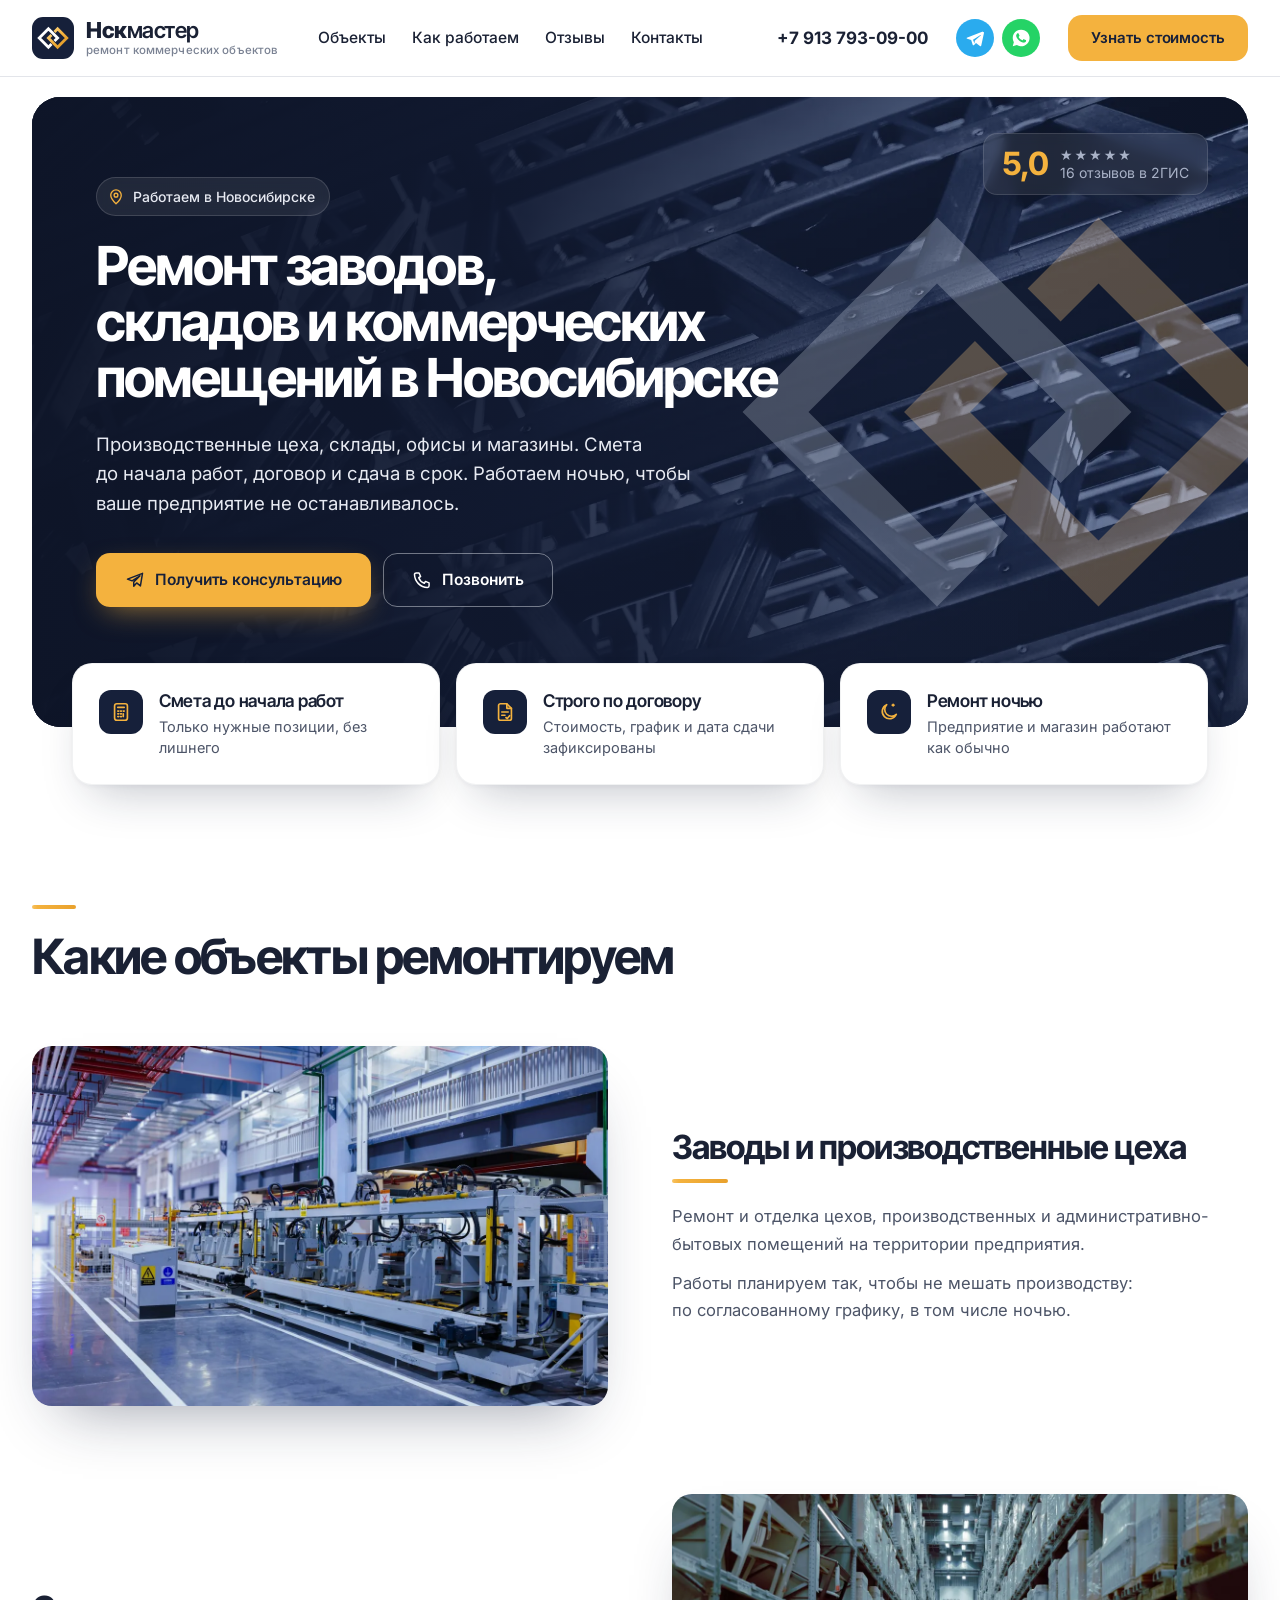
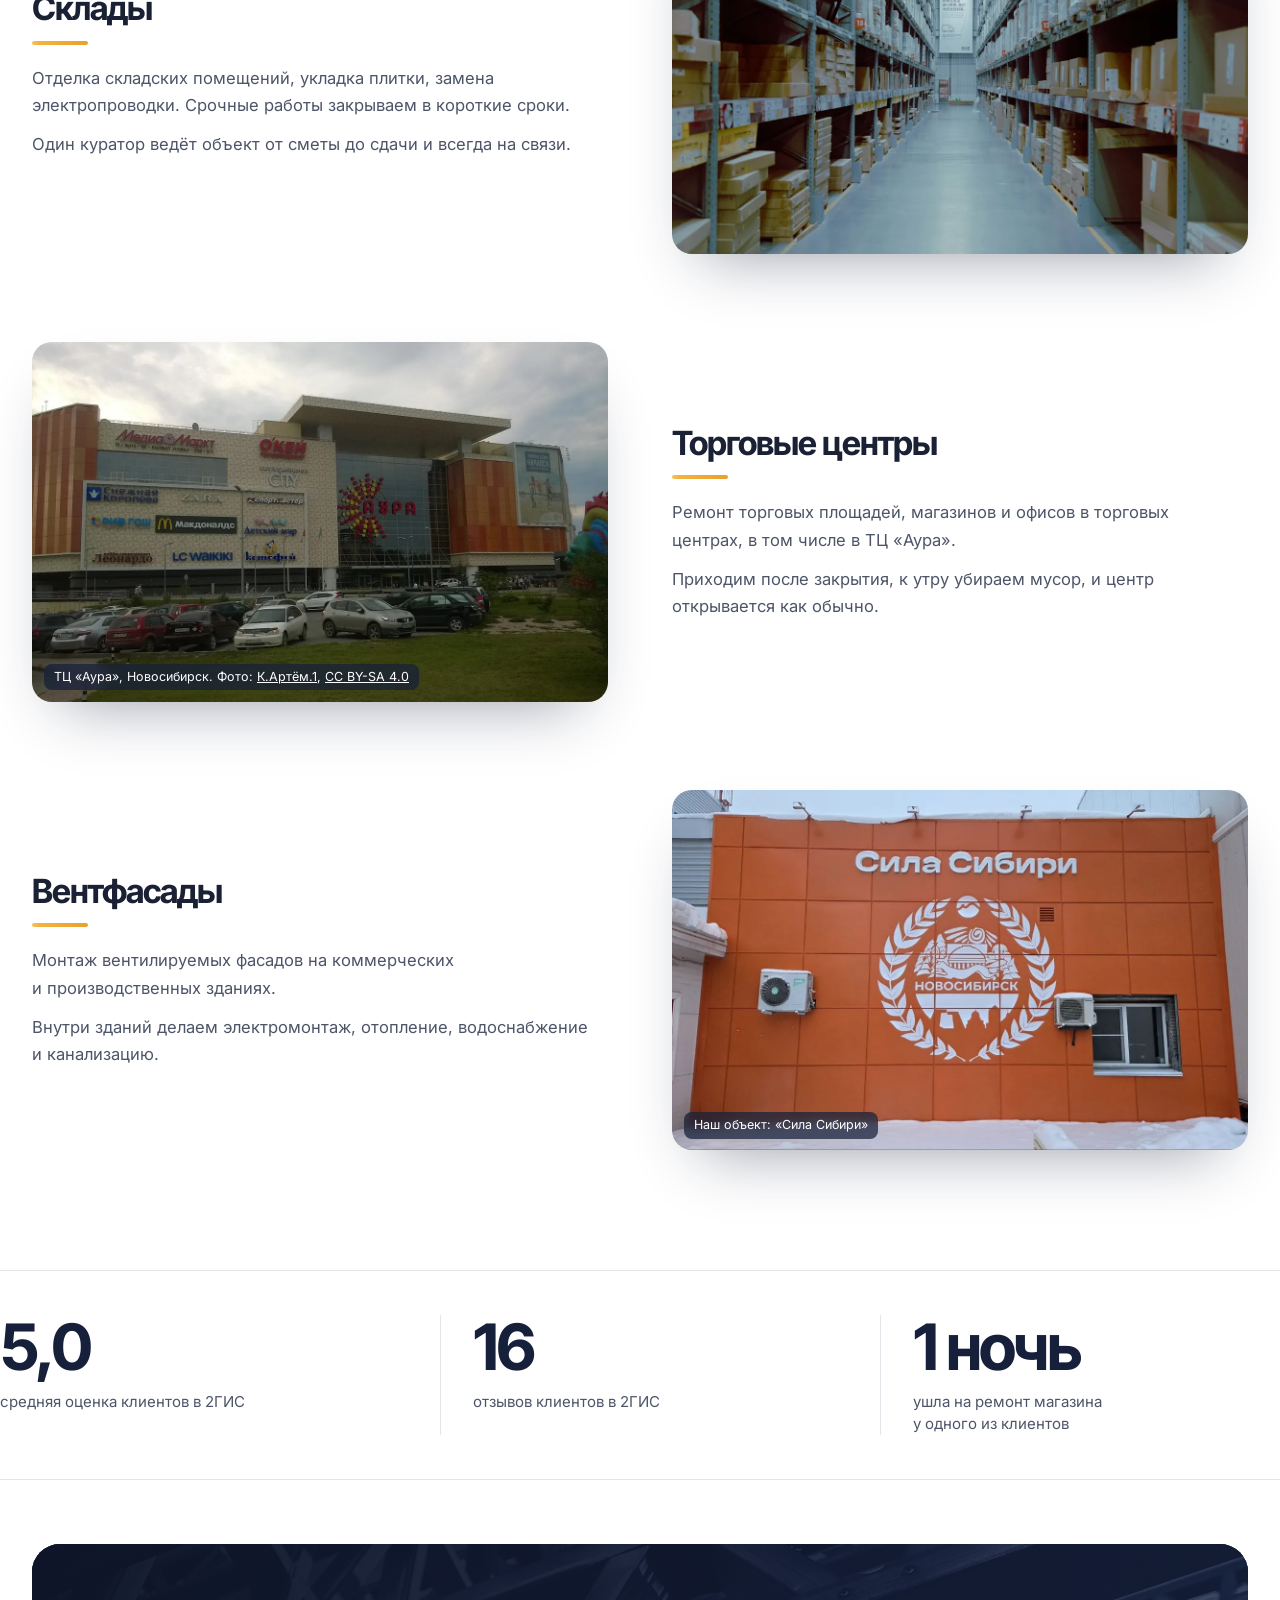
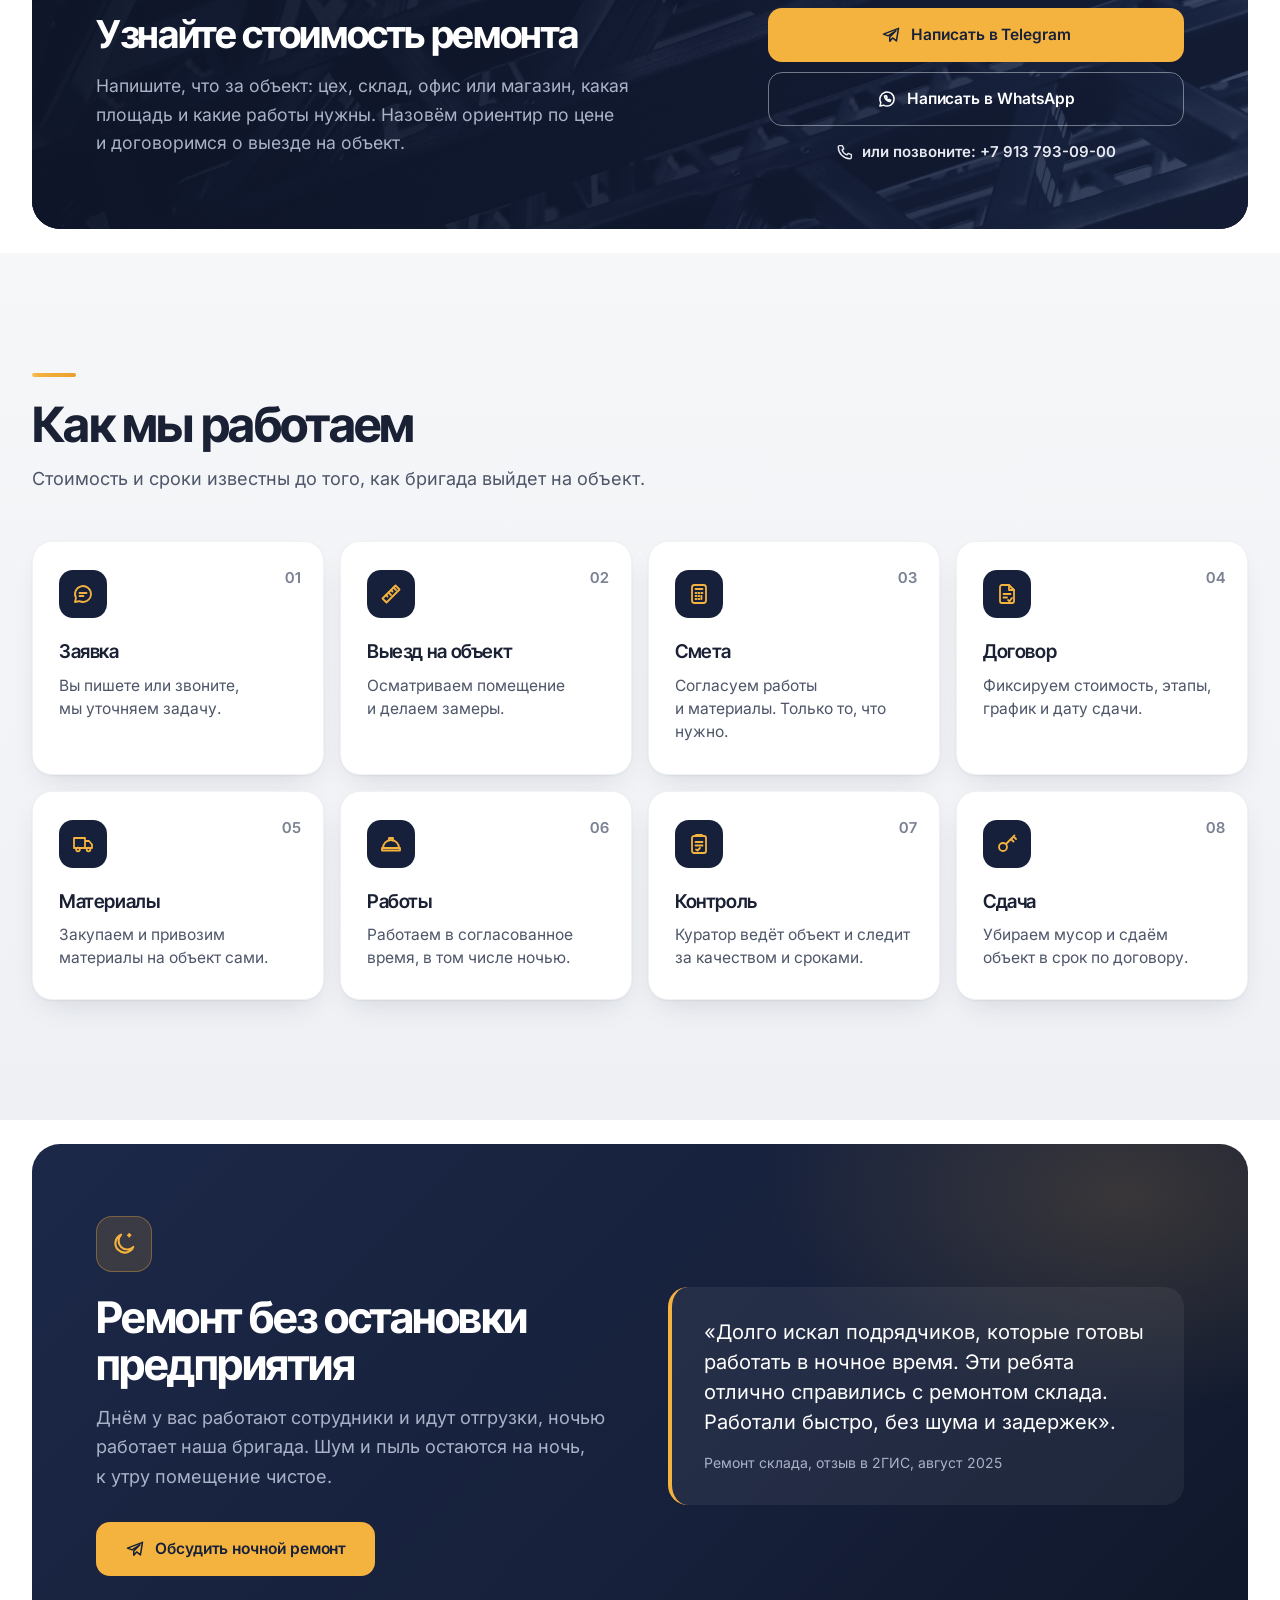
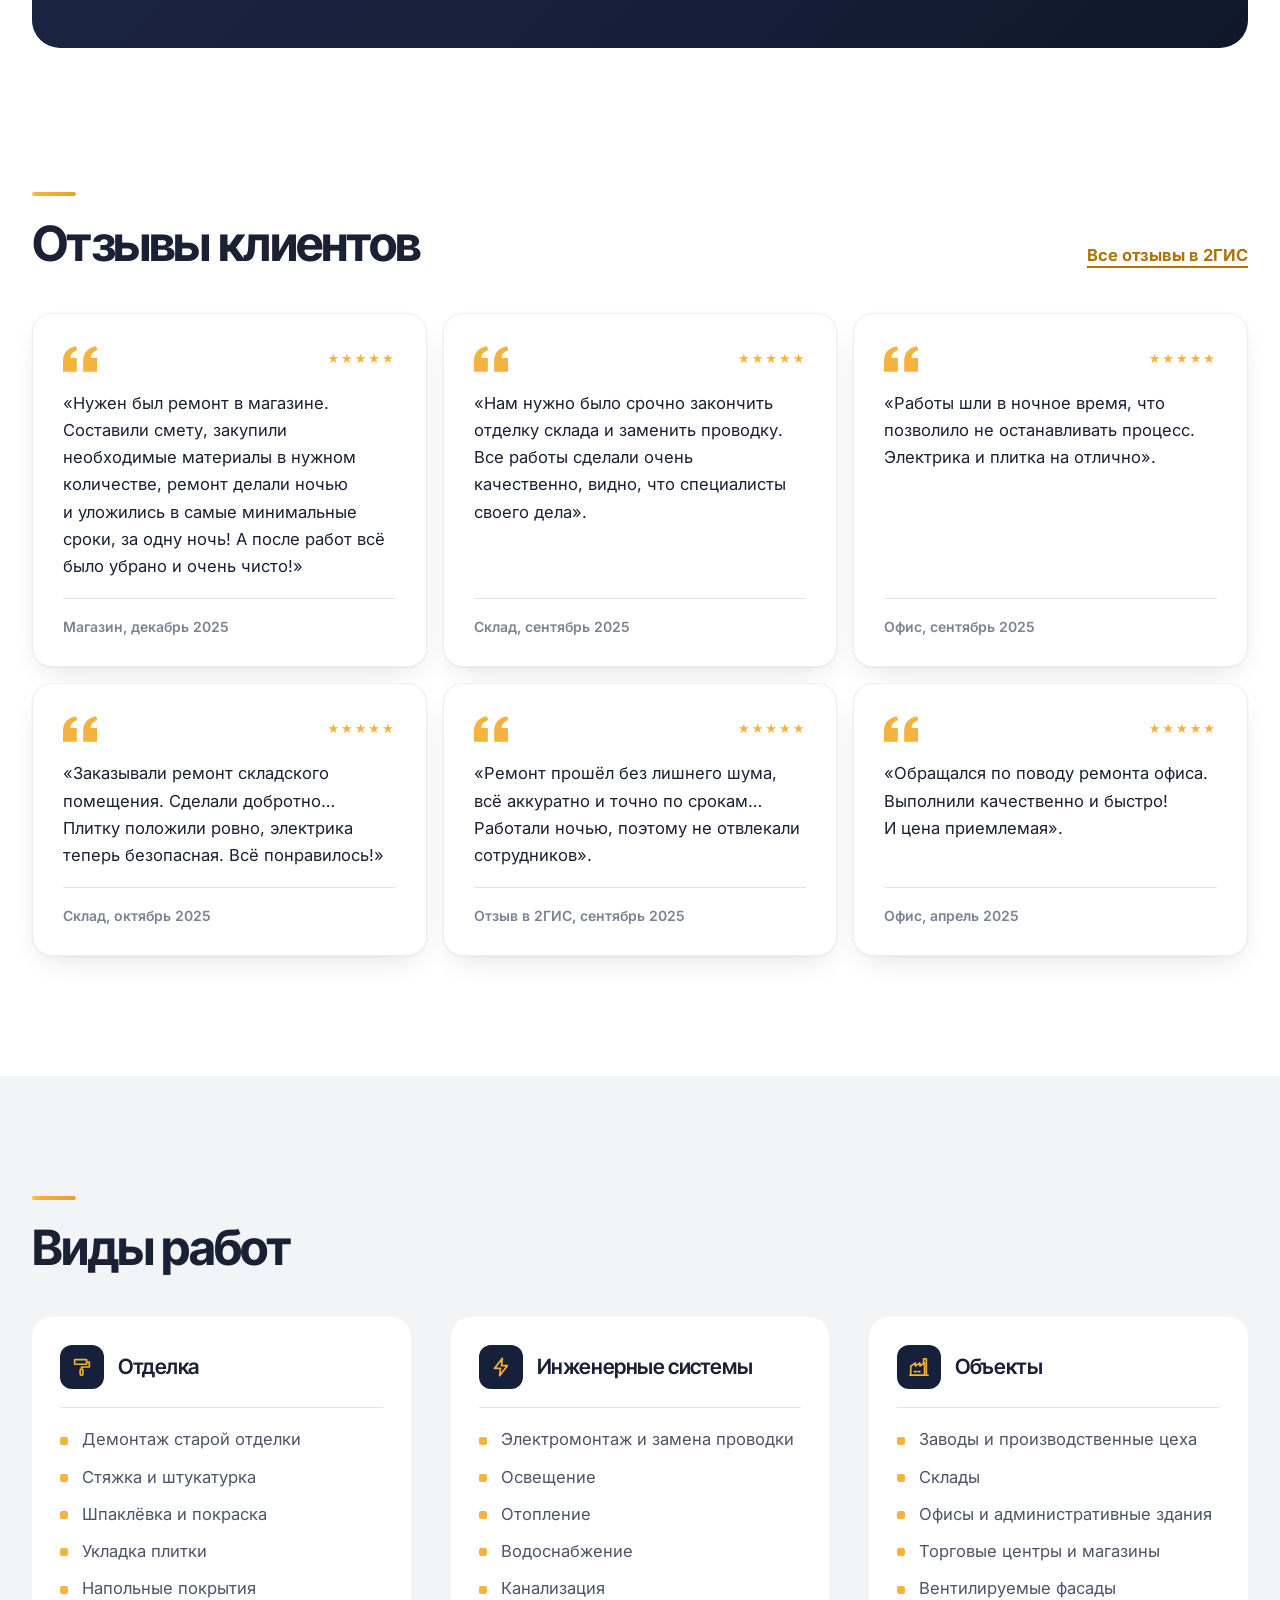
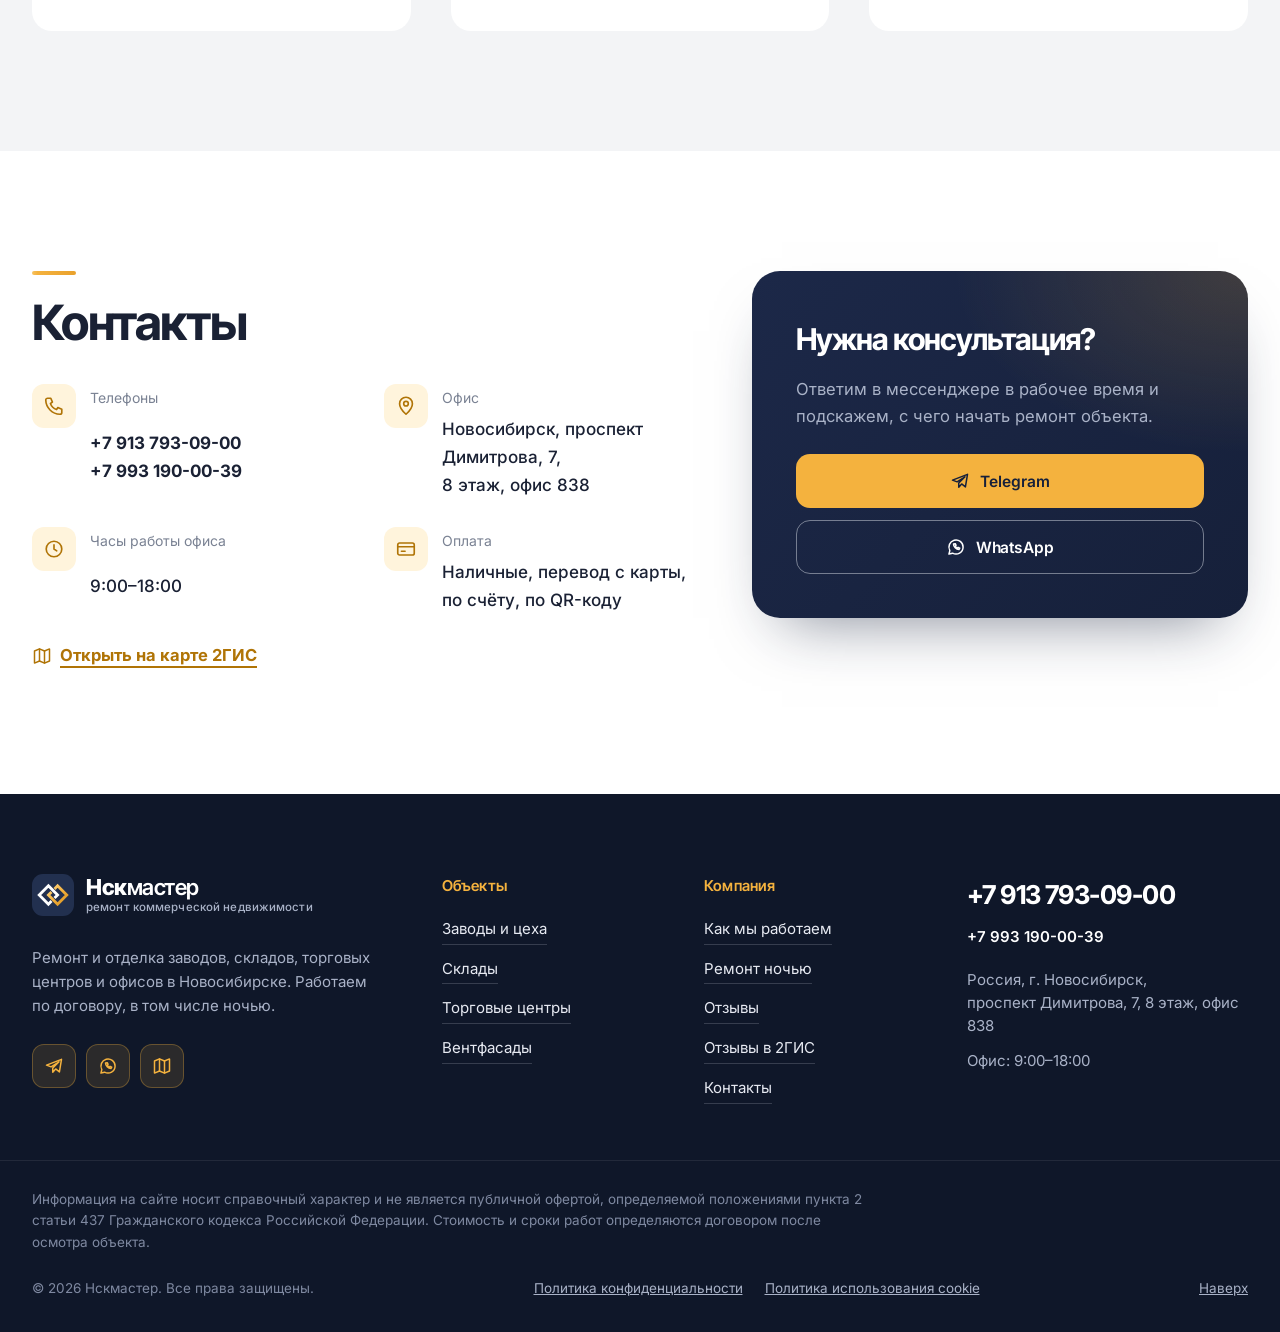
==== commit 2aa52e70: "Фирменный знак из сцепленных ромбов, политики конфиденциальности и cookie, шрифты на сайте, анимации" ====
--- a/index.html
+++ b/index.html
@@ -1,5 +1,5 @@
 <!doctype html>
-<html lang="ru">
+<html lang="ru" class="no-js">
 <head>
   <meta charset="utf-8">
   <meta name="viewport" content="width=device-width, initial-scale=1, viewport-fit=cover">
@@ -13,10 +13,11 @@
   <meta property="og:title" content="Нскмастер — ремонт коммерческой недвижимости в Новосибирске">
   <meta property="og:description" content="Цеха, склады, офисы и магазины. Ремонтируем ночью, чтобы предприятие не останавливалось.">
   <link rel="icon" href="favicon.svg" type="image/svg+xml">
-  <link rel="preconnect" href="https://fonts.googleapis.com">
-  <link rel="preconnect" href="https://fonts.gstatic.com" crossorigin>
-  <link href="https://fonts.googleapis.com/css2?family=Inter+Tight:wght@500;600;700;800&family=Inter:wght@400;500;600;700&display=swap" rel="stylesheet">
-  <link rel="stylesheet" href="css/site.css?v=8">
+  <script>document.documentElement.className = "js";</script>
+  <link rel="preload" href="fonts/inter-tight-cyrillic.woff2" as="font" type="font/woff2" crossorigin>
+  <link rel="preload" href="fonts/inter-cyrillic.woff2" as="font" type="font/woff2" crossorigin>
+  <link rel="stylesheet" href="css/fonts.css?v=12">
+  <link rel="stylesheet" href="css/site.css?v=12">
   <script type="application/ld+json">
   {
     "@context": "https://schema.org",
@@ -42,6 +43,16 @@
   <!-- Набор значков: линии 1.8, скругления, 24×24. Используются через <use href="#i-..."> -->
   <svg width="0" height="0" style="position:absolute" aria-hidden="true">
     <defs>
+      <!-- Фирменный знак: два сцепленных ромба образуют «М». Цвета задаются переменными --mk-l, --mk-r, толщина --mk-sw -->
+      <linearGradient id="mkGold" x1="0" y1="0" x2="1" y2="1">
+        <stop offset="0" stop-color="#FFD98A"/>
+        <stop offset=".5" stop-color="#F4B23E"/>
+        <stop offset="1" stop-color="#D9921F"/>
+      </linearGradient>
+      <g id="nsk-mark">
+        <path d="M45.76 67.24 37 76 11 50 37 24 63 50 54.24 58.76" style="fill:none;stroke-width:var(--mk-sw,7.5px);stroke-linejoin:miter;stroke-miterlimit:4;stroke:var(--mk-l,#fff)"/>
+        <path d="M54.24 32.76 63 24 89 50 63 76 37 50 45.76 41.24" style="fill:none;stroke-width:var(--mk-sw,7.5px);stroke-linejoin:miter;stroke-miterlimit:4;stroke:var(--mk-r,#F4B23E)"/>
+      </g>
       <symbol id="i-calc" viewBox="0 0 24 24"><rect x="5" y="3" width="14" height="18" rx="2.5"/><path d="M8.5 7h7M8.5 11h1M11.5 11h1M14.5 11h1M8.5 14h1M11.5 14h1M14.5 14v3M8.5 17h1M11.5 17h1"/></symbol>
       <symbol id="i-contract" viewBox="0 0 24 24"><path d="M14 3H7a2 2 0 0 0-2 2v14a2 2 0 0 0 2 2h10a2 2 0 0 0 2-2V8z"/><path d="M14 3v5h5M8.5 12h7M8.5 15.5h3.5"/><path d="m13 18 1.5 1.2L17 16"/></symbol>
       <symbol id="i-moon" viewBox="0 0 24 24"><path d="M20 14.5A8 8 0 1 1 9.5 4a6.5 6.5 0 0 0 10.5 10.5z"/><path d="M16.5 3.5v2M15.5 4.5h2"/></symbol>
@@ -69,7 +80,7 @@
   <header class="head" id="top">
     <div class="wrap head__row">
       <a class="logo" href="#top" aria-label="Нскмастер, наверх">
-        <svg class="logo__mark" viewBox="0 0 40 40" aria-hidden="true"><rect width="40" height="40" rx="11"/><path class="m1" d="M11 28V12.5l9 9.5"/><path class="m2" d="M20 22l9-9.5V28"/></svg>
+        <svg class="logo__mark" viewBox="0 0 100 100" aria-hidden="true"><rect width="100" height="100" rx="26"/><use href="#nsk-mark" transform="translate(50 50) scale(.84) translate(-50 -50)"/></svg>
         <span class="logo__text"><span class="logo__name"><b>Нск</b>мастер</span><small>ремонт коммерческих объектов</small></span>
       </a>
       <nav class="nav" id="nav" aria-label="Разделы">
@@ -97,17 +108,16 @@
             <source srcset="img/hero.webp" type="image/webp">
             <img src="img/hero.jpg" alt="" width="2000" height="1000" fetchpriority="high" decoding="async">
           </picture>
-          <svg class="hero__mark" viewBox="0 0 400 400" aria-hidden="true">
-            <rect x="70" y="70" width="260" height="260" rx="52" transform="rotate(45 200 200)"/>
-            <path class="m1" d="M140 268V136l60 64"/>
-            <path class="m2" d="M200 200l60-64v132"/>
+          <svg class="hero__mark" viewBox="4 14 92 72" aria-hidden="true">
+            <!-- Фирменный знак крупно, плоский и полупрозрачный, как водяной знак -->
+            <use href="#nsk-mark"/>
           </svg>
           <div class="hero__text">
             <p class="hero__tag"><svg aria-hidden="true"><use href="#i-pin"/></svg>Работаем в Новосибирске</p>
             <h1>Ремонт заводов, складов и&nbsp;коммерческих помещений в&nbsp;Новосибирске</h1>
             <p class="hero__lead">Производственные цеха, склады, офисы и&nbsp;магазины. Смета до&nbsp;начала работ, договор и&nbsp;сдача в&nbsp;срок. Работаем ночью, чтобы ваше предприятие не&nbsp;останавливалось.</p>
             <div class="hero__btns">
-              <a class="btn btn--accent" href="https://t.me/Kbeloz4" target="_blank" rel="noopener"><svg aria-hidden="true"><use href="#i-tg"/></svg>Получить консультацию</a>
+              <a class="btn btn--accent btn--shine" href="https://t.me/Kbeloz4" target="_blank" rel="noopener"><svg aria-hidden="true"><use href="#i-tg"/></svg>Получить консультацию</a>
               <a class="btn btn--ghost" href="tel:+79137930900"><svg aria-hidden="true"><use href="#i-phone"/></svg>Позвонить</a>
             </div>
           </div>
@@ -343,7 +353,7 @@
     <div class="wrap foot__grid">
       <div class="foot__brand">
         <a class="logo logo--foot" href="#top" aria-label="Нскмастер, наверх">
-          <svg class="logo__mark" viewBox="0 0 40 40" aria-hidden="true"><rect width="40" height="40" rx="11"/><path class="m1" d="M11 28V12.5l9 9.5"/><path class="m2" d="M20 22l9-9.5V28"/></svg>
+          <svg class="logo__mark" viewBox="0 0 100 100" aria-hidden="true"><rect width="100" height="100" rx="26"/><use href="#nsk-mark" transform="translate(50 50) scale(.84) translate(-50 -50)"/></svg>
           <span class="logo__text"><span class="logo__name"><b>Нск</b>мастер</span><small>ремонт коммерческой недвижимости</small></span>
         </a>
         <p class="foot__about">Ремонт и&nbsp;отделка заводов, складов, торговых центров и&nbsp;офисов в&nbsp;Новосибирске. Работаем по&nbsp;договору, в&nbsp;том числе ночью.</p>
@@ -384,10 +394,11 @@
     </div>
     <div class="wrap foot__bottom">
       <span>© <span id="year">2026</span> Нскмастер. Все права защищены.</span>
+      <span class="foot__docs"><a href="politika.html">Политика конфиденциальности</a><a href="cookies.html">Политика использования cookie</a></span>
       <a href="#top">Наверх</a>
     </div>
   </footer>
 
-  <script src="js/site.js?v=8"></script>
+  <script src="js/site.js?v=12"></script>
 </body>
 </html>
--- a/css/fonts.css
+++ b/css/fonts.css
@@ -0,0 +1,65 @@
+/* Шрифты Inter и Inter Tight (OFL), хранятся на сайте — запросов к Google нет */
+@font-face {
+  font-family: 'Inter';
+  font-style: normal;
+  font-weight: 400 700;
+  font-display: swap;
+  src: url(../fonts/inter-cyrillic-ext.woff2) format('woff2');
+  unicode-range: U+0460-052F, U+1C80-1C8A, U+20B4, U+2DE0-2DFF, U+A640-A69F, U+FE2E-FE2F;
+}
+@font-face {
+  font-family: 'Inter';
+  font-style: normal;
+  font-weight: 400 700;
+  font-display: swap;
+  src: url(../fonts/inter-cyrillic.woff2) format('woff2');
+  unicode-range: U+0301, U+0400-045F, U+0490-0491, U+04B0-04B1, U+2116;
+}
+@font-face {
+  font-family: 'Inter';
+  font-style: normal;
+  font-weight: 400 700;
+  font-display: swap;
+  src: url(../fonts/inter-latin-ext.woff2) format('woff2');
+  unicode-range: U+0100-02BA, U+02BD-02C5, U+02C7-02CC, U+02CE-02D7, U+02DD-02FF, U+0304, U+0308, U+0329, U+1D00-1DBF, U+1E00-1E9F, U+1EF2-1EFF, U+2020, U+20A0-20AB, U+20AD-20C4, U+2113, U+2C60-2C7F, U+A720-A7FF;
+}
+@font-face {
+  font-family: 'Inter';
+  font-style: normal;
+  font-weight: 400 700;
+  font-display: swap;
+  src: url(../fonts/inter-latin.woff2) format('woff2');
+  unicode-range: U+0000-00FF, U+0131, U+0152-0153, U+02BB-02BC, U+02C6, U+02DA, U+02DC, U+0304, U+0308, U+0329, U+2000-206F, U+20AC, U+2122, U+2191, U+2193, U+2212, U+2215, U+FEFF, U+FFFD;
+}
+@font-face {
+  font-family: 'Inter Tight';
+  font-style: normal;
+  font-weight: 500 800;
+  font-display: swap;
+  src: url(../fonts/inter-tight-cyrillic-ext.woff2) format('woff2');
+  unicode-range: U+0460-052F, U+1C80-1C8A, U+20B4, U+2DE0-2DFF, U+A640-A69F, U+FE2E-FE2F;
+}
+@font-face {
+  font-family: 'Inter Tight';
+  font-style: normal;
+  font-weight: 500 800;
+  font-display: swap;
+  src: url(../fonts/inter-tight-cyrillic.woff2) format('woff2');
+  unicode-range: U+0301, U+0400-045F, U+0490-0491, U+04B0-04B1, U+2116;
+}
+@font-face {
+  font-family: 'Inter Tight';
+  font-style: normal;
+  font-weight: 500 800;
+  font-display: swap;
+  src: url(../fonts/inter-tight-latin-ext.woff2) format('woff2');
+  unicode-range: U+0100-02BA, U+02BD-02C5, U+02C7-02CC, U+02CE-02D7, U+02DD-02FF, U+0304, U+0308, U+0329, U+1D00-1DBF, U+1E00-1E9F, U+1EF2-1EFF, U+2020, U+20A0-20AB, U+20AD-20C4, U+2113, U+2C60-2C7F, U+A720-A7FF;
+}
+@font-face {
+  font-family: 'Inter Tight';
+  font-style: normal;
+  font-weight: 500 800;
+  font-display: swap;
+  src: url(../fonts/inter-tight-latin.woff2) format('woff2');
+  unicode-range: U+0000-00FF, U+0131, U+0152-0153, U+02BB-02BC, U+02C6, U+02DA, U+02DC, U+0304, U+0308, U+0329, U+2000-206F, U+20AC, U+2122, U+2191, U+2193, U+2212, U+2215, U+FEFF, U+FFFD;
+}
--- a/css/site.css
+++ b/css/site.css
@@ -46,6 +46,15 @@
 .btn { display: inline-flex; align-items: center; justify-content: center; min-height: 54px; padding: 0 28px; border-radius: 14px; border: 1.5px solid transparent; font-weight: 600; font-size: 15.5px; letter-spacing: -.005em; text-decoration: none; white-space: nowrap; transition: background-color .2s, border-color .2s, color .2s, transform .15s; }
 .btn:active { transform: scale(.97); }
 .btn svg { width: 20px; height: 20px; margin-right: 10px; flex: none; }
+/* Блик: светлая полоса раз в 5 секунд пробегает по кнопке */
+.btn--shine { position: relative; overflow: hidden; isolation: isolate; box-shadow: 0 10px 30px -10px rgba(244, 178, 62, .65); }
+.btn--shine::after { content: ""; position: absolute; z-index: -1; top: 0; bottom: 0; left: 0; width: 45%; background: linear-gradient(100deg, transparent 0%, rgba(255, 255, 255, .7) 50%, transparent 100%); transform: translateX(-160%) skewX(-18deg); pointer-events: none; }
+@media (prefers-reduced-motion: no-preference) {
+  .btn--shine::after { animation: btnShine 5s cubic-bezier(.4, 0, .2, 1) 1.2s infinite; }
+  .btn--shine { animation: btnGlow 5s ease-in-out 1.2s infinite; }
+}
+@keyframes btnShine { 0% { transform: translateX(-160%) skewX(-18deg); } 22%, 100% { transform: translateX(330%) skewX(-18deg); } }
+@keyframes btnGlow { 0%, 30%, 100% { box-shadow: 0 10px 30px -10px rgba(244, 178, 62, .55); } 12% { box-shadow: 0 10px 40px -6px rgba(244, 178, 62, .95); } }
 
 /* Значки: все из набора в начале index.html, линии наследуют цвет текста */
 svg use { pointer-events: none; }
@@ -68,12 +77,9 @@
 .head { position: sticky; top: 0; z-index: 40; background: rgba(255,255,255,.94); backdrop-filter: blur(10px); -webkit-backdrop-filter: blur(10px); border-bottom: 1px solid var(--line); }
 .head__row { display: flex; align-items: center; gap: 28px; height: var(--head-h); }
 .logo { display: inline-flex; align-items: center; gap: 12px; text-decoration: none; }
-/* Знак: двухцветная «М» — левая часть белая, правая жёлтая */
-.logo__mark { width: 42px; height: 42px; flex: none; }
+/* Знак: два сцепленных ромба — «М»; левый белый, правый золотой */
+.logo__mark { width: 42px; height: 42px; flex: none; --mk-l: #fff; --mk-r: url(#mkGold); --mk-sw: 8px; }
 .logo__mark rect { fill: var(--navy); }
-.logo__mark path { fill: none; stroke-width: 3.6; stroke-linecap: round; stroke-linejoin: round; }
-.logo__mark .m1 { stroke: #fff; }
-.logo__mark .m2 { stroke: var(--amber); }
 .logo__text { display: flex; flex-direction: column; gap: 3px; font-family: var(--font-head); }
 .logo__name { font-size: 22px; font-weight: 600; line-height: 1; letter-spacing: -.02em; color: var(--ink); }
 .logo__name b { font-weight: 800; }
@@ -105,12 +111,9 @@
     linear-gradient(90deg, rgba(14,21,40,.96) 0%, rgba(16,24,46,.88) 38%, rgba(22,32,58,.45) 72%, rgba(22,32,58,.25) 100%),
     linear-gradient(0deg, rgba(14,21,40,.6) 0%, transparent 35%);
 }
-/* Крупный контурный знак бренда справа, как водяной знак */
-.hero__mark { position: absolute; z-index: -1; right: 48px; top: 50%; width: min(38%, 470px); height: auto; transform: translateY(-48%); fill: none; stroke-linecap: round; stroke-linejoin: round; }
-.hero__mark rect { stroke: rgba(231,234,242,.24); stroke-width: 3; fill: rgba(14,21,40,.25); }
-.hero__mark path { stroke-width: 20; }
-.hero__mark .m1 { stroke: rgba(231,234,242,.5); }
-.hero__mark .m2 { stroke: rgba(244,178,62,.8); }
+/* Знак бренда на обложке: тот же знак крупно — плоский, полупрозрачный, как водяной знак */
+.hero__mark { position: absolute; z-index: -1; right: -56px; top: 50%; width: min(47%, 620px); height: auto; transform: translateY(-50%); overflow: visible; mix-blend-mode: screen;
+  --mk-l: rgba(226, 232, 246, .24); --mk-r: rgba(244, 190, 92, .3); --mk-sw: 7.5px; }
 .hero__text { position: relative; max-width: 700px; }
 .hero__tag { display: inline-flex; align-items: center; gap: 8px; margin-bottom: 22px; padding: 7px 14px 7px 10px; border-radius: 999px; background: rgba(255,255,255,.08); border: 1px solid rgba(255,255,255,.14); font-size: 14px; font-weight: 500; color: var(--on-navy); backdrop-filter: blur(6px); }
 .hero__tag svg { width: 18px; height: 18px; color: var(--amber); }
@@ -134,7 +137,21 @@
 .sec--tight { padding: 24px 0; }
 .sec--gray { background: var(--gray); }
 .sec__title { font-size: clamp(32px, 3.8vw, 50px); line-height: 1.05; font-weight: 700; letter-spacing: -.035em; }
-.sec__title::before { content: ""; display: block; width: 44px; height: 4px; margin-bottom: 22px; border-radius: 2px; background: var(--amber); }
+.sec__title::before { content: ""; display: block; width: 44px; height: 4px; margin-bottom: 22px; border-radius: 2px; }
+/* Жёлтые черты: прорисовываются слева направо, когда блок появляется на экране, затем мягко переливаются */
+.sec__title::before, .srv__body h3::after {
+  background: linear-gradient(90deg, #E9A12C 0%, #F4B23E 35%, #FFE3A3 50%, #F4B23E 65%, #E9A12C 100%);
+  background-size: 250% 100%; background-position: 100% 0; transform-origin: left center;
+}
+.js .sec__title::before, .js .srv__body h3::after { transform: scaleX(0); transition: transform .9s cubic-bezier(.22, 1, .36, 1) .1s; }
+.js .is-in.sec__title::before, .js .is-in .srv__body h3::after, .js .srv__body h3.is-in::after { transform: scaleX(1); }
+@media (prefers-reduced-motion: no-preference) {
+  .is-in.sec__title::before, .srv__body h3.is-in::after { animation: barSheen 4.5s ease-in-out 1.1s infinite; }
+}
+@media (prefers-reduced-motion: reduce) {
+  .js .sec__title::before, .js .srv__body h3::after { transform: none; transition: none; }
+}
+@keyframes barSheen { 0%, 100% { background-position: 100% 0; } 50% { background-position: 0 0; } }
 .sec__sub { margin-top: 14px; font-size: 18px; color: var(--ink-2); max-width: 40em; }
 .sec__head { display: flex; flex-wrap: wrap; align-items: end; justify-content: space-between; gap: 12px 32px; }
 .more { font-weight: 700; color: #B07406; text-decoration: underline; text-decoration-thickness: 1.5px; text-underline-offset: 5px; }
@@ -153,7 +170,7 @@
 .srv__pic figcaption { position: absolute; left: 12px; bottom: 12px; max-width: calc(100% - 24px); padding: 5px 10px; border-radius: 8px; background: rgba(22, 32, 58, .72); color: #fff; font-size: 12.5px; line-height: 1.35; backdrop-filter: blur(4px); }
 .srv__pic figcaption a { color: inherit; }
 .srv__body h3 { font-size: clamp(26px, 2.6vw, 36px); line-height: 1.1; font-weight: 700; letter-spacing: -.03em; color: var(--ink); position: relative; padding-bottom: 18px; margin-bottom: 20px; }
-.srv__body h3::after { content: ""; position: absolute; left: 0; bottom: 0; width: 56px; height: 4px; border-radius: 2px; background: var(--amber); }
+.srv__body h3::after { content: ""; position: absolute; left: 0; bottom: 0; width: 56px; height: 4px; border-radius: 2px; }
 .srv__body p { color: var(--ink-2); max-width: 34em; }
 .srv__body p + p { margin-top: 12px; }
 
@@ -244,6 +261,22 @@
 .foot__legal p { max-width: 62em; font-size: 13.5px; line-height: 1.6; color: #7F89A1; }
 .foot__bottom { display: flex; flex-wrap: wrap; justify-content: space-between; gap: 8px 24px; font-size: 13.5px; color: #7F89A1; }
 .foot__bottom a { color: var(--on-navy-2); }
+.foot__docs { display: flex; flex-wrap: wrap; gap: 6px 22px; }
+
+/* ---------- Страницы документов ---------- */
+.doc { padding: 64px 0 120px; }
+.doc__wrap { max-width: 860px; }
+.doc__back { display: inline-block; margin-bottom: 32px; font-weight: 600; color: var(--ink-2); text-decoration: none; }
+.doc h1 { font-size: clamp(30px, 3.6vw, 46px); }
+.doc__date { margin-top: 14px; color: var(--ink-3); font-size: 15px; }
+.doc__card { margin: 36px 0 12px; padding: 24px 28px; border-radius: var(--r-lg); background: var(--gray); display: grid; gap: 6px; }
+.doc h2 { margin: 44px 0 14px; font-size: 24px; font-weight: 700; letter-spacing: -.02em; }
+.doc p, .doc li { color: var(--ink-2); line-height: 1.7; }
+.doc p + p { margin-top: 12px; }
+.doc ul { margin: 0; padding-left: 22px; display: grid; gap: 6px; }
+.doc a { color: #B07406; }
+.head__cta--doc { display: inline-flex !important; }
+.doc .sec__title::before { transform: none; }
 @media (hover: hover) and (pointer: fine) {
   .foot__col a:hover { color: #fff; border-color: var(--amber); }
   .foot__soc:hover { background: var(--amber); color: var(--navy); }
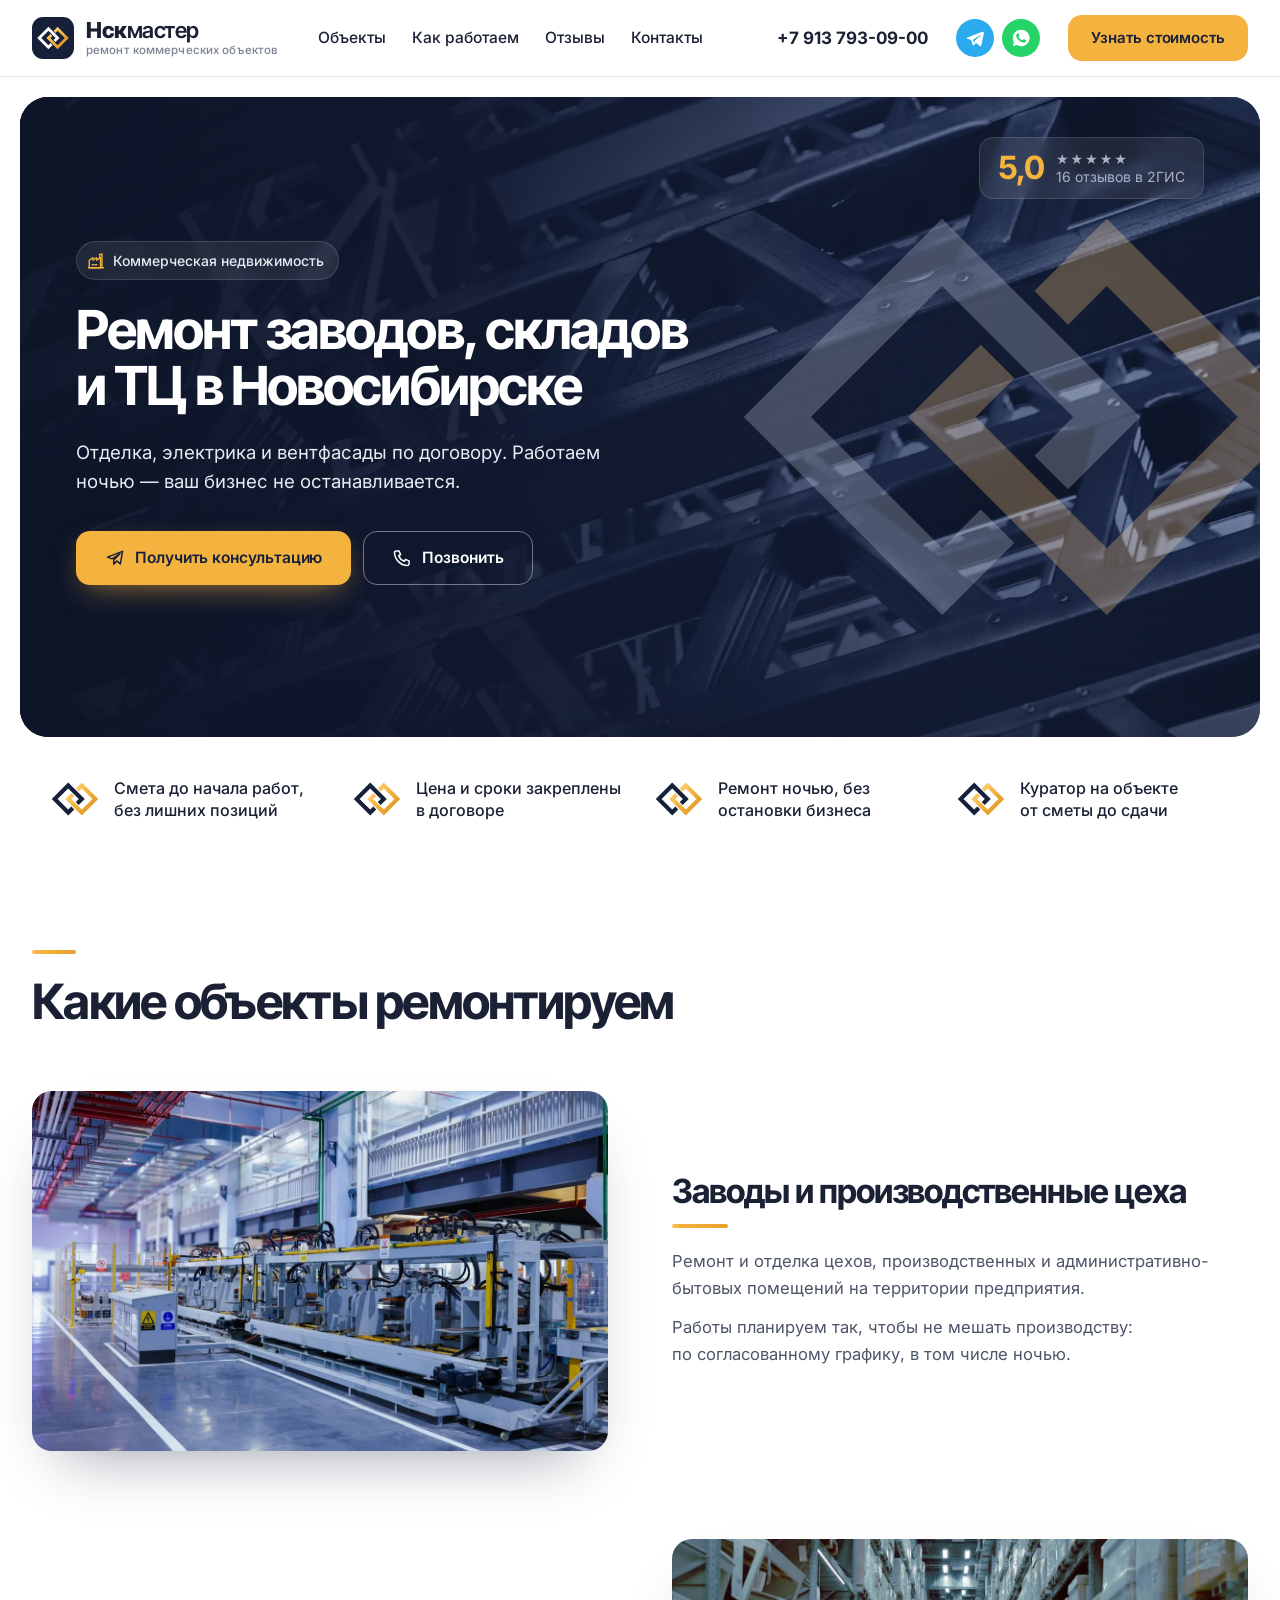
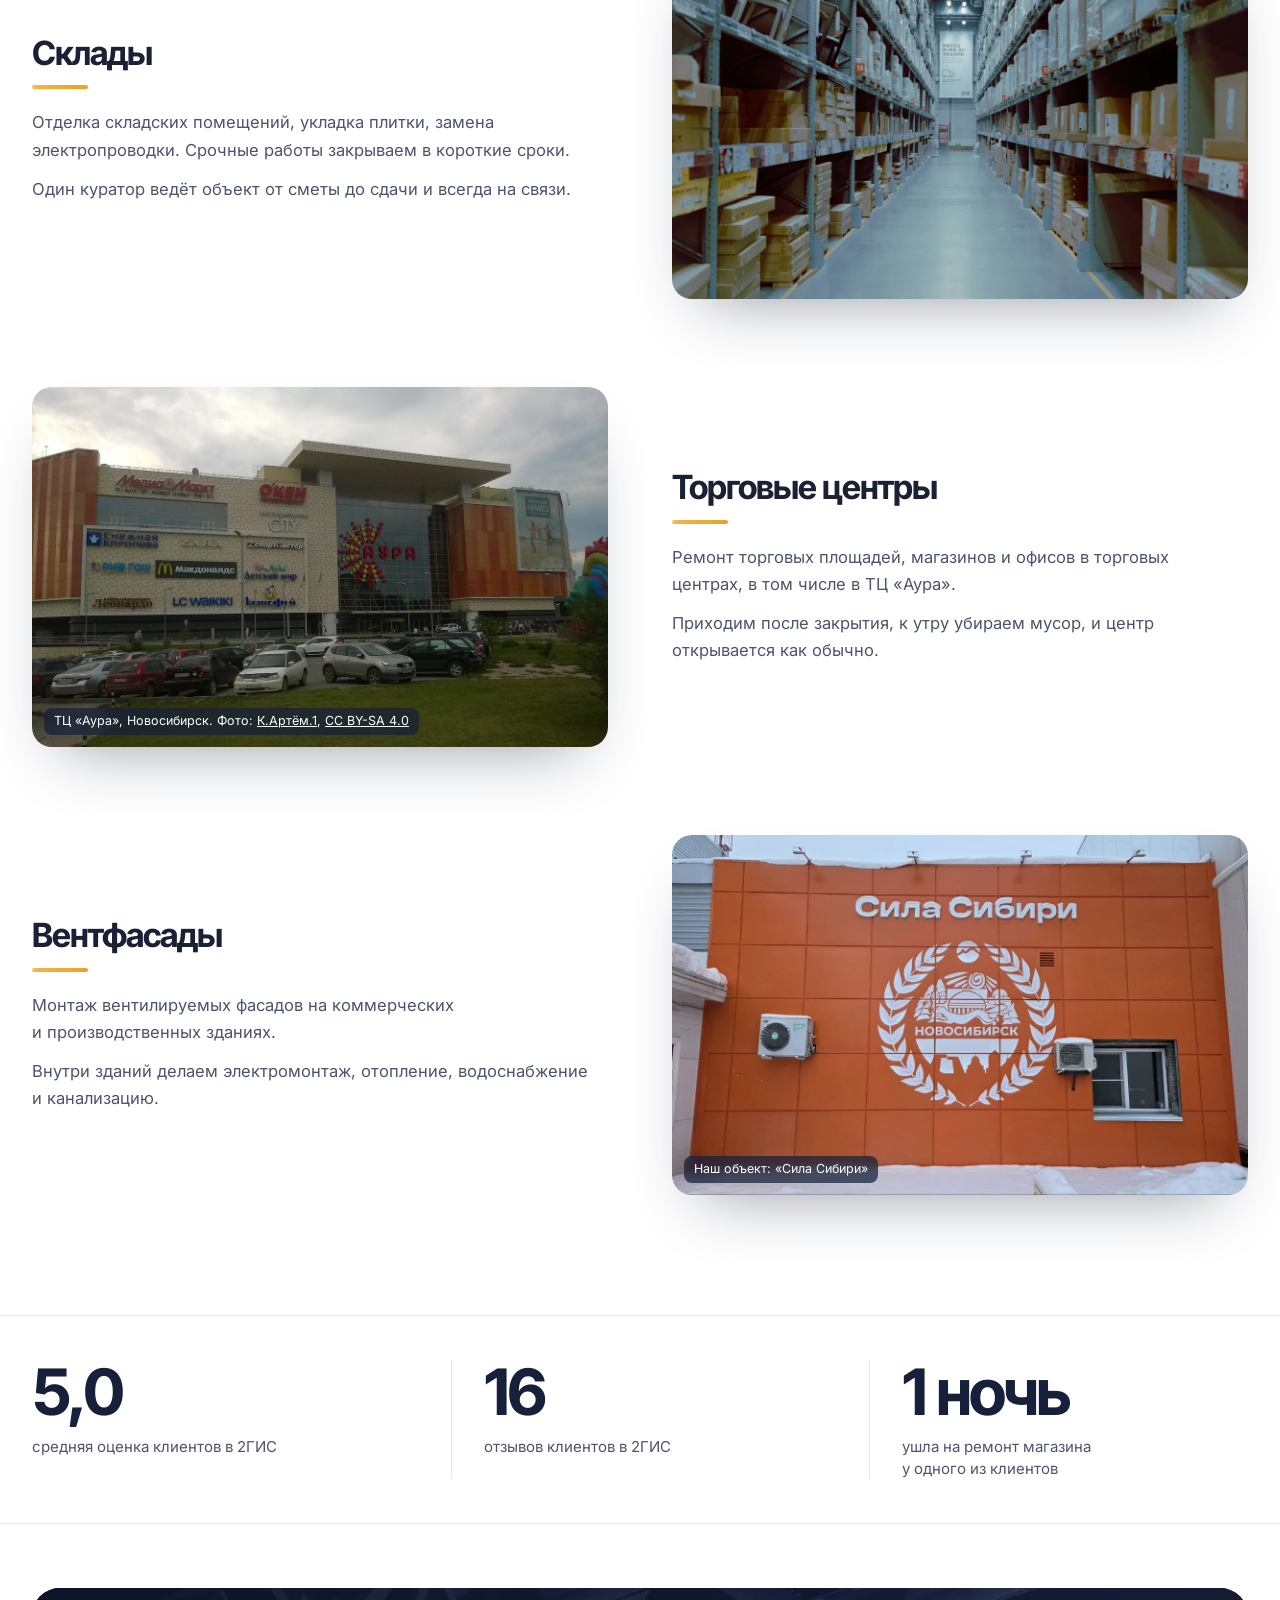
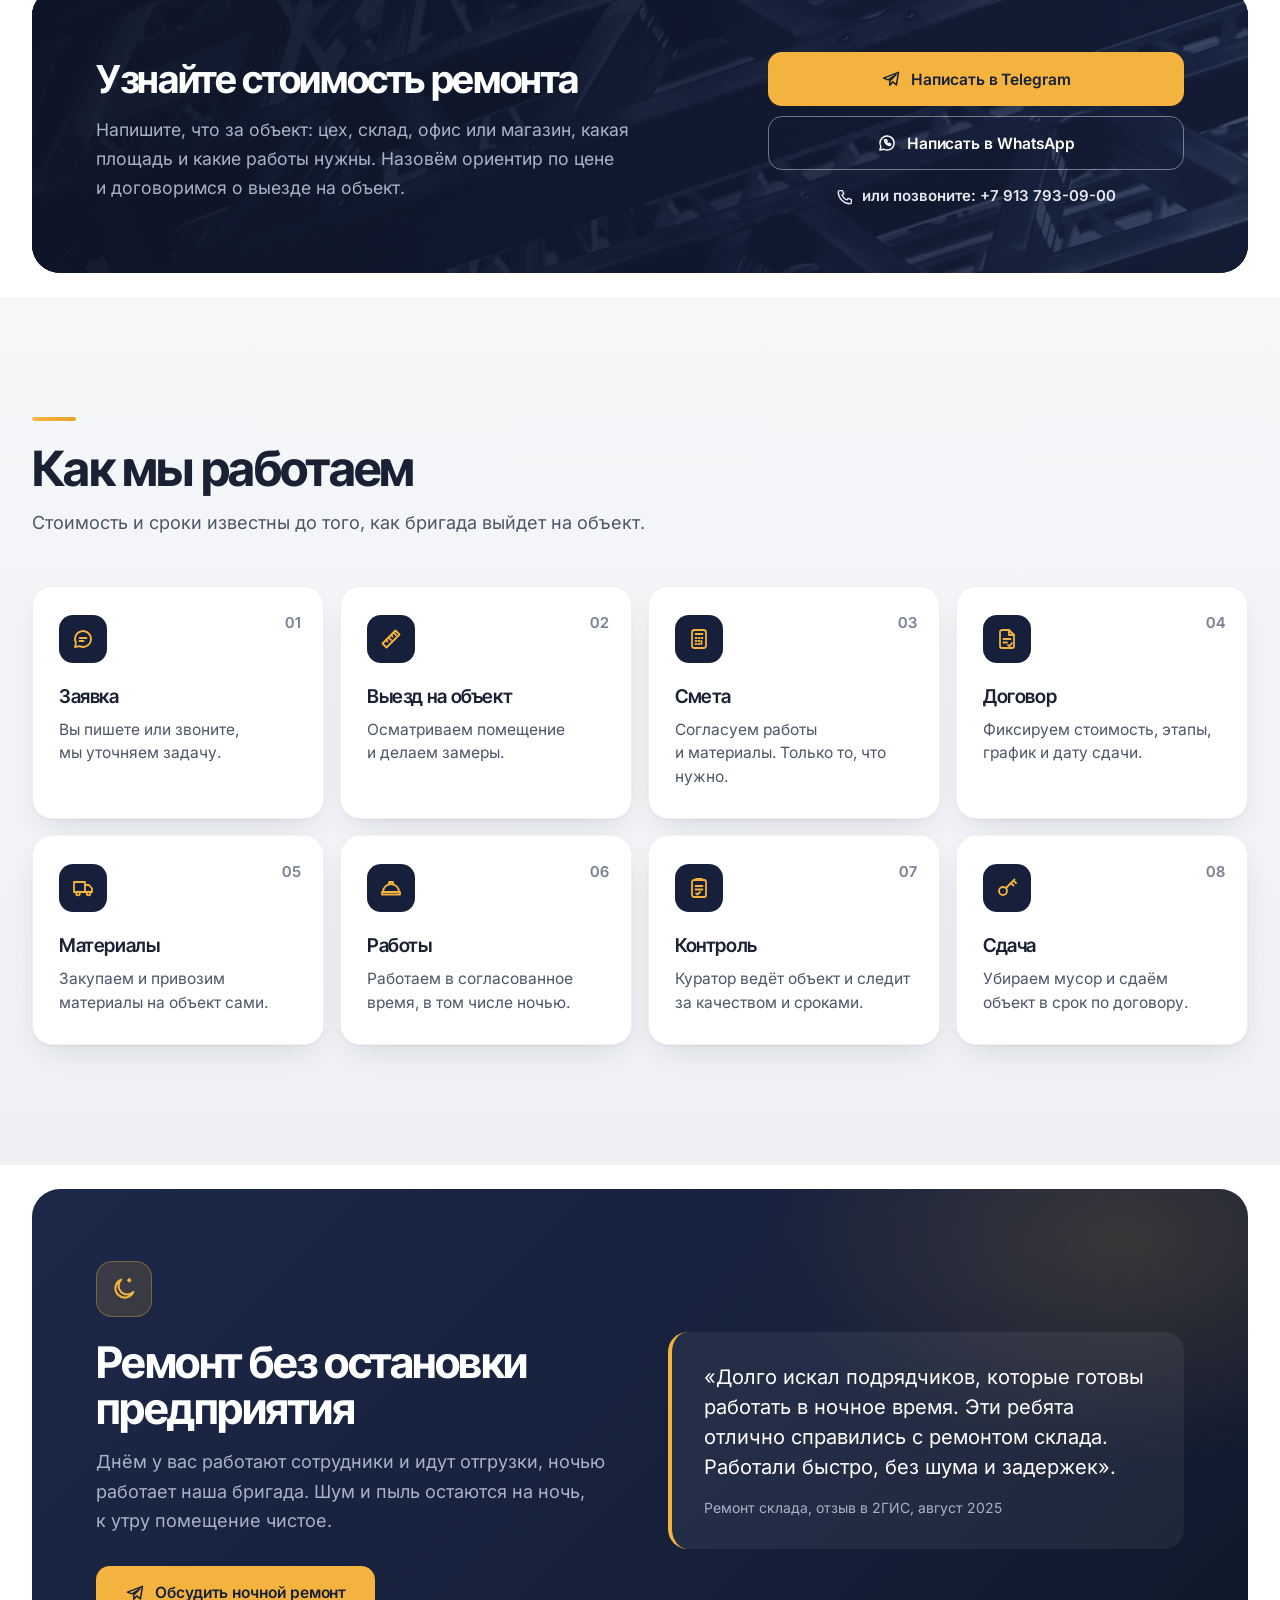
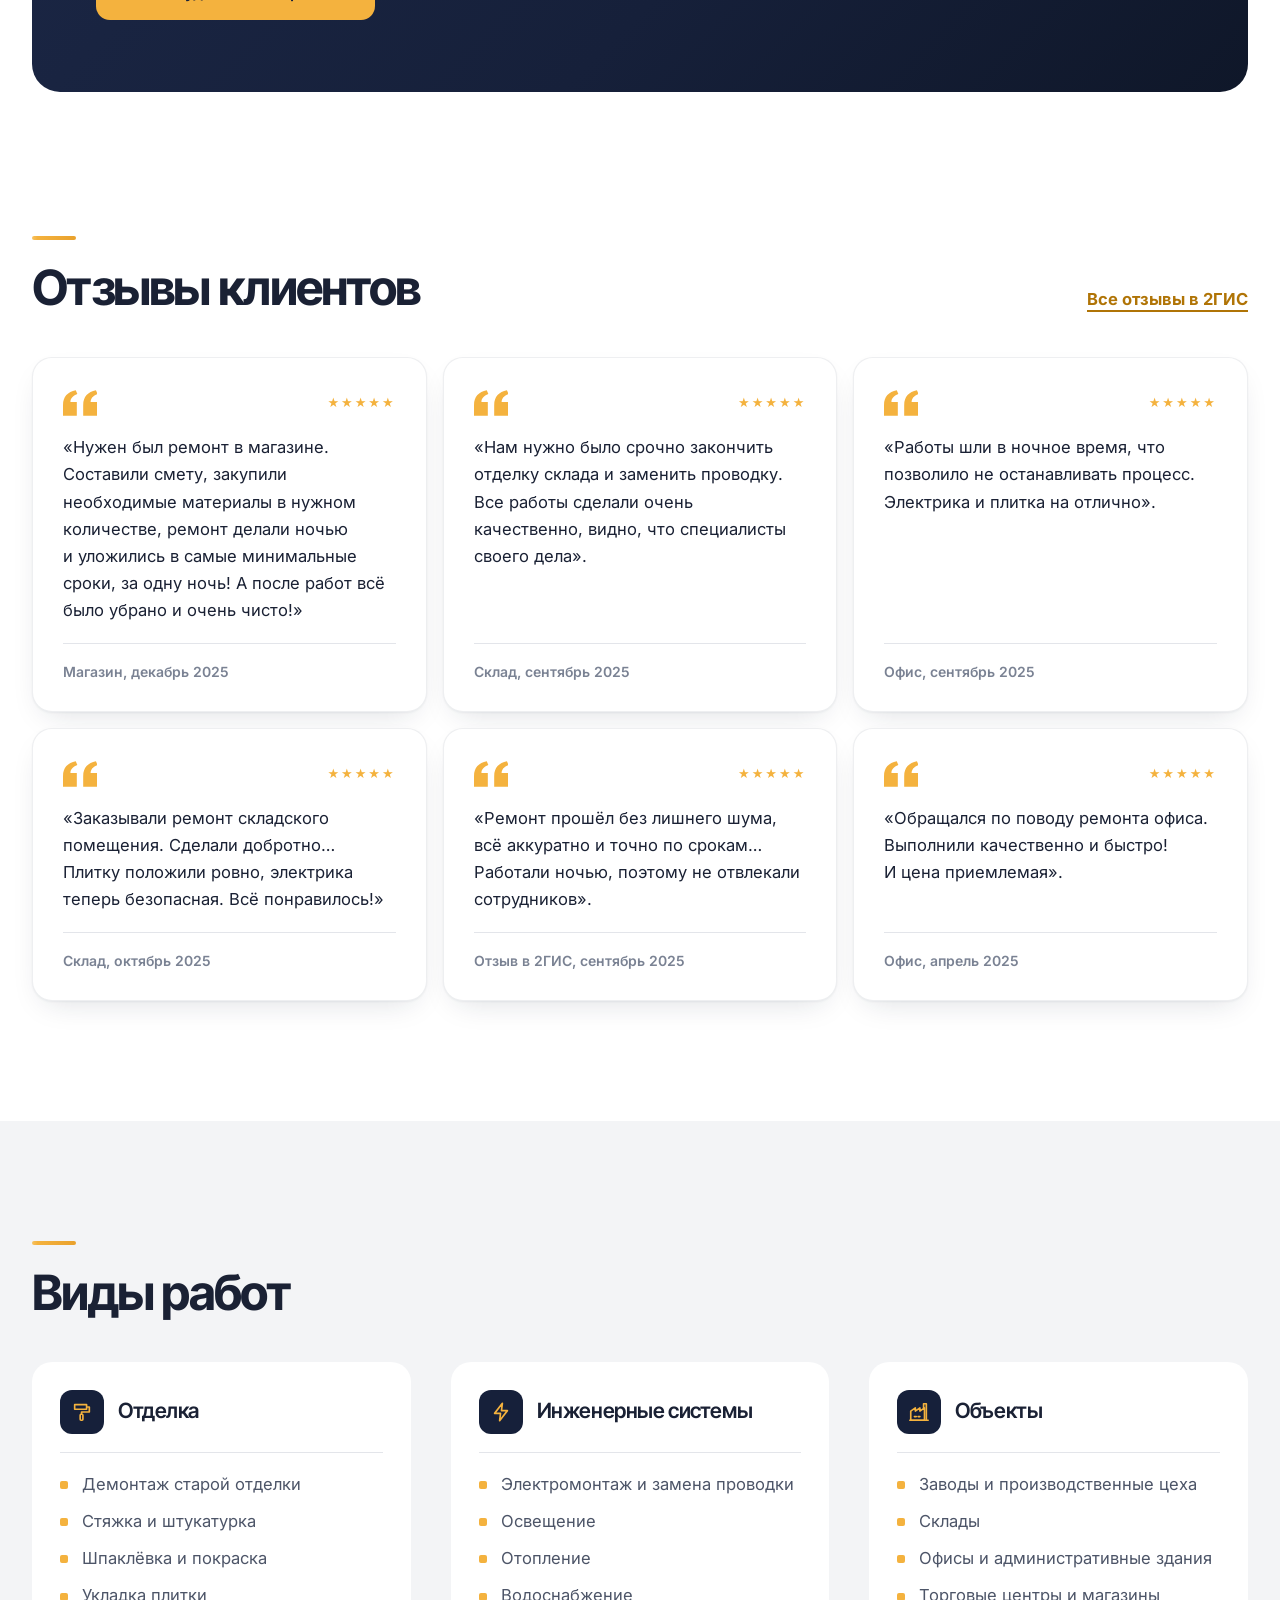
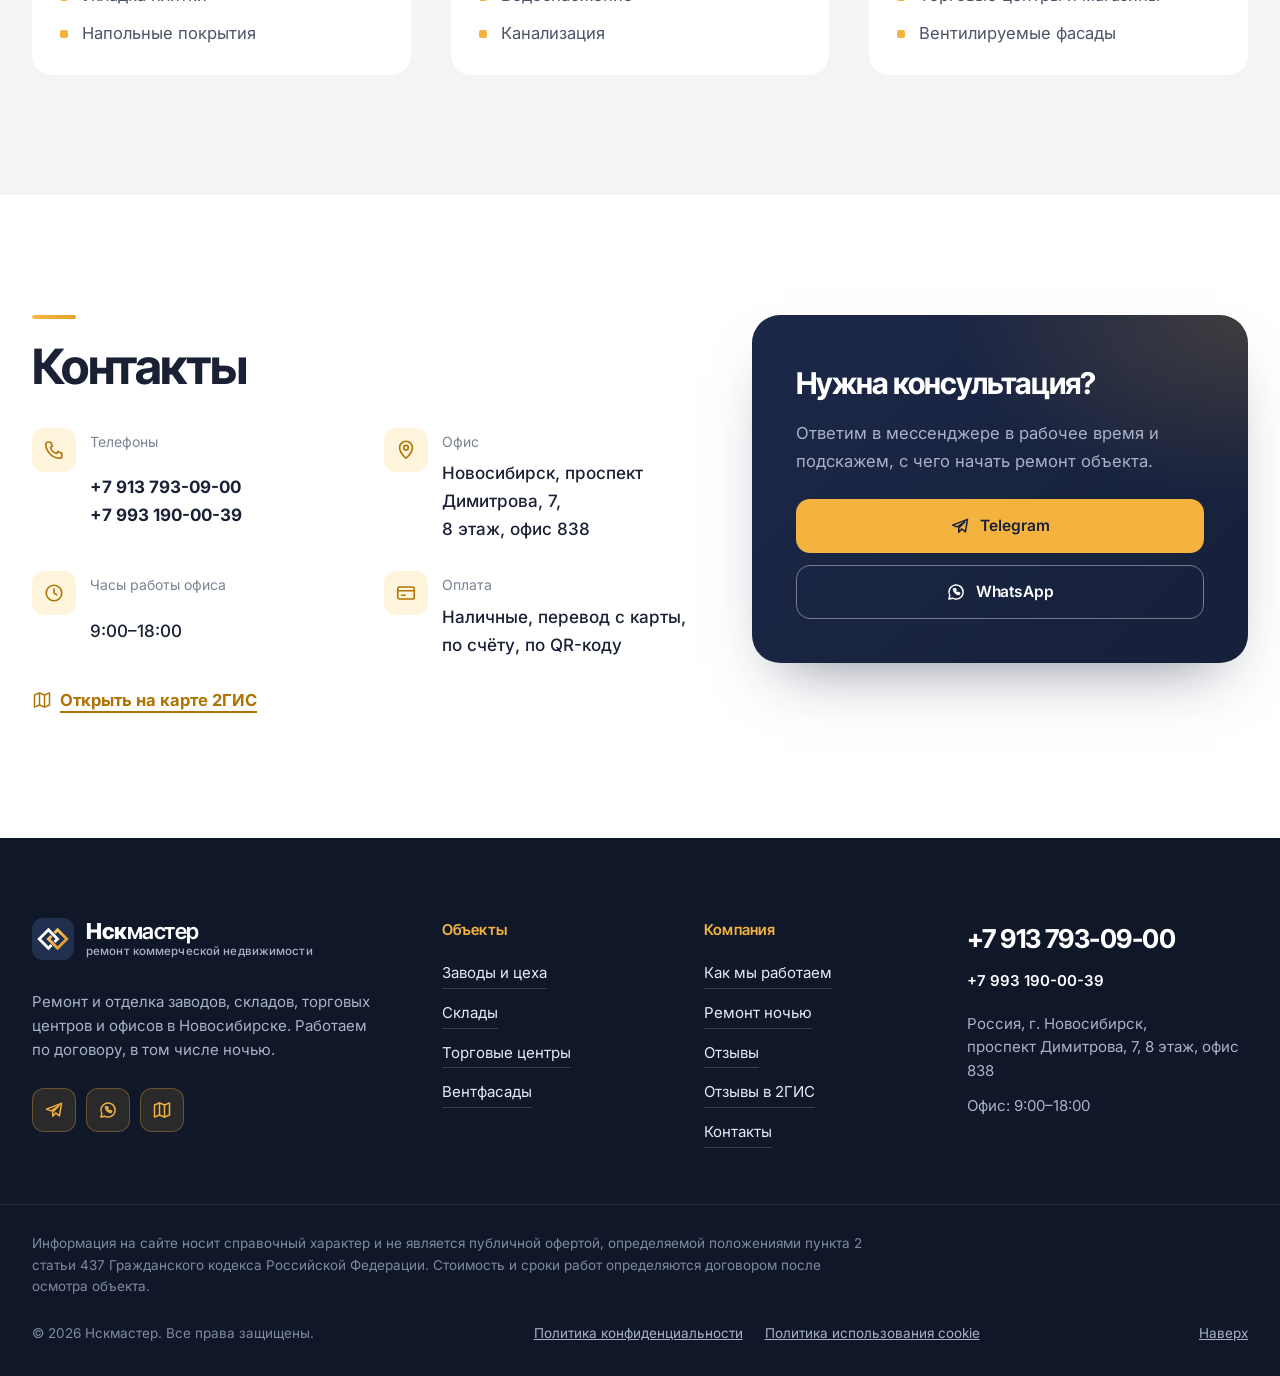
==== commit 82e0c929: "Широкая обложка, преимущества с фирменным знаком, короткий текст обложки, анимации при прокрутке, ис" ====
--- a/index.html
+++ b/index.html
@@ -13,11 +13,11 @@
   <meta property="og:title" content="Нскмастер — ремонт коммерческой недвижимости в Новосибирске">
   <meta property="og:description" content="Цеха, склады, офисы и магазины. Ремонтируем ночью, чтобы предприятие не останавливалось.">
   <link rel="icon" href="favicon.svg" type="image/svg+xml">
-  <script>document.documentElement.className = "js";</script>
+  <script>document.documentElement.className = "js"; setTimeout(function () { if (!window.__nskReady) document.documentElement.className = ""; }, 3000);</script>
   <link rel="preload" href="fonts/inter-tight-cyrillic.woff2" as="font" type="font/woff2" crossorigin>
   <link rel="preload" href="fonts/inter-cyrillic.woff2" as="font" type="font/woff2" crossorigin>
   <link rel="stylesheet" href="css/fonts.css?v=12">
-  <link rel="stylesheet" href="css/site.css?v=12">
+  <link rel="stylesheet" href="css/site.css?v=18">
   <script type="application/ld+json">
   {
     "@context": "https://schema.org",
@@ -113,9 +113,9 @@
             <use href="#nsk-mark"/>
           </svg>
           <div class="hero__text">
-            <p class="hero__tag"><svg aria-hidden="true"><use href="#i-pin"/></svg>Работаем в Новосибирске</p>
-            <h1>Ремонт заводов, складов и&nbsp;коммерческих помещений в&nbsp;Новосибирске</h1>
-            <p class="hero__lead">Производственные цеха, склады, офисы и&nbsp;магазины. Смета до&nbsp;начала работ, договор и&nbsp;сдача в&nbsp;срок. Работаем ночью, чтобы ваше предприятие не&nbsp;останавливалось.</p>
+            <p class="hero__tag"><svg aria-hidden="true"><use href="#i-factory"/></svg>Коммерческая недвижимость</p>
+            <h1>Ремонт заводов, складов и&nbsp;ТЦ в&nbsp;Новосибирске</h1>
+            <p class="hero__lead">Отделка, электрика и&nbsp;вентфасады по&nbsp;договору. Работаем ночью&nbsp;— ваш бизнес не&nbsp;останавливается.</p>
             <div class="hero__btns">
               <a class="btn btn--accent btn--shine" href="https://t.me/Kbeloz4" target="_blank" rel="noopener"><svg aria-hidden="true"><use href="#i-tg"/></svg>Получить консультацию</a>
               <a class="btn btn--ghost" href="tel:+79137930900"><svg aria-hidden="true"><use href="#i-phone"/></svg>Позвонить</a>
@@ -128,9 +128,10 @@
         </div>
 
         <ul class="perks">
-          <li><span class="ico"><svg aria-hidden="true"><use href="#i-calc"/></svg></span><span><b>Смета до&nbsp;начала работ</b>Только нужные позиции, без лишнего</span></li>
-          <li><span class="ico"><svg aria-hidden="true"><use href="#i-contract"/></svg></span><span><b>Строго по&nbsp;договору</b>Стоимость, график и&nbsp;дата сдачи зафиксированы</span></li>
-          <li><span class="ico"><svg aria-hidden="true"><use href="#i-moon"/></svg></span><span><b>Ремонт ночью</b>Предприятие и&nbsp;магазин работают как обычно</span></li>
+          <li><svg class="perks__mark" viewBox="6 18 88 64" aria-hidden="true"><use href="#nsk-mark"/></svg><span>Смета до&nbsp;начала работ, без лишних позиций</span></li>
+          <li><svg class="perks__mark" viewBox="6 18 88 64" aria-hidden="true"><use href="#nsk-mark"/></svg><span>Цена и&nbsp;сроки закреплены в&nbsp;договоре</span></li>
+          <li><svg class="perks__mark" viewBox="6 18 88 64" aria-hidden="true"><use href="#nsk-mark"/></svg><span>Ремонт ночью, без остановки бизнеса</span></li>
+          <li><svg class="perks__mark" viewBox="6 18 88 64" aria-hidden="true"><use href="#nsk-mark"/></svg><span>Куратор на&nbsp;объекте от&nbsp;сметы до&nbsp;сдачи</span></li>
         </ul>
       </div>
     </section>
@@ -399,6 +400,6 @@
     </div>
   </footer>
 
-  <script src="js/site.js?v=12"></script>
+  <script src="js/site.js?v=15"></script>
 </body>
 </html>
--- a/css/site.css
+++ b/css/site.css
@@ -32,6 +32,7 @@
 @media (prefers-reduced-motion: reduce) { html { scroll-behavior: auto; } *, *::before, *::after { transition-duration: .01ms !important; } }
 body { margin: 0; background: var(--bg); color: var(--ink); font: 400 16.5px/1.65 var(--font); font-feature-settings: "cv11", "ss01"; -webkit-font-smoothing: antialiased; -webkit-tap-highlight-color: transparent; }
 body.menu-open { overflow: hidden; }
+body { overflow-x: clip; }
 h1, h2, h3, p { margin: 0; }
 h1, h2, h3 { text-wrap: balance; font-family: var(--font-head); }
 a { color: inherit; }
@@ -98,9 +99,12 @@
 
 /* ---------- Обложка ---------- */
 .hero { padding: 20px 0 0; }
+.hero > .wrap { max-width: 1680px; padding: 0 20px; }
 .hero__card {
   position: relative; isolation: isolate; overflow: hidden; display: grid; grid-template-columns: minmax(0, 1.45fr) minmax(0, .55fr); align-items: center;
-  min-height: 600px; padding: 80px 64px 120px; border-radius: var(--r-xl); color: #fff; background: var(--navy);
+  min-height: 640px; padding: 96px var(--hero-pad) 104px; border-radius: var(--r-xl); color: #fff; background: var(--navy);
+  /* отступ, при котором текст обложки стоит на одной линии с логотипом в шапке: (ширина карточки − 1216) / 2 */
+  --hero-pad: max(56px, calc(50% - 608px));
 }
 /* Фото металлоконструкций, тонированное в фирменный синий, + затемнение слева под текст */
 .hero__bg { position: absolute; inset: 0; z-index: -2; }
@@ -120,16 +124,16 @@
 .hero h1 { font-size: clamp(36px, 4.2vw, 56px); line-height: 1.04; font-weight: 700; letter-spacing: -.035em; }
 .hero__lead { margin-top: 24px; font-size: 18.5px; line-height: 1.6; color: var(--on-navy); max-width: 33em; }
 .hero__btns { display: flex; flex-wrap: wrap; gap: 12px; margin-top: 34px; }
-.hero__rating { position: absolute; right: 40px; top: 36px; display: flex; align-items: center; gap: 12px; padding: 12px 18px; border-radius: var(--r-md); background: rgba(255,255,255,.08); border: 1px solid rgba(255,255,255,.12); text-decoration: none; backdrop-filter: blur(6px); }
+.hero__rating { position: absolute; right: var(--hero-pad); top: 40px; display: flex; align-items: center; gap: 12px; padding: 12px 18px; border-radius: var(--r-md); background: rgba(255,255,255,.08); border: 1px solid rgba(255,255,255,.12); text-decoration: none; backdrop-filter: blur(6px); }
 .hero__rating b { font-family: var(--font-head); font-size: 32px; font-weight: 700; letter-spacing: -.03em; color: var(--amber); line-height: 1; }
 .hero__rating span { display: flex; flex-direction: column; font-size: 14px; color: var(--on-navy-2); line-height: 1.3; }
 .stars { color: var(--amber); letter-spacing: 2px; font-size: 13px; }
 
-/* Карточки преимуществ заходят на нижний край обложки */
-.perks { position: relative; z-index: 2; list-style: none; margin: -64px 40px 0; padding: 0; display: grid; grid-template-columns: repeat(3, minmax(0, 1fr)); gap: 16px; }
-.perks li { display: flex; align-items: flex-start; gap: 16px; padding: 26px; border-radius: var(--r-lg); background: #fff; border: 1px solid rgba(22,32,58,.06); box-shadow: 0 2px 4px rgba(22,32,58,.04), 0 24px 48px -20px rgba(22,32,58,.28); }
-.perks li > span:last-child { display: flex; flex-direction: column; gap: 4px; font-size: 14.5px; line-height: 1.45; color: var(--ink-2); }
-.perks b { font-family: var(--font-head); font-size: 17.5px; font-weight: 600; letter-spacing: -.015em; color: var(--ink); line-height: 1.3; }
+/* Преимущества: строка под обложкой, у каждого пункта — фирменный знак */
+.perks { list-style: none; margin: 0 auto; max-width: 1280px; padding: 40px 32px 8px; display: grid; grid-template-columns: repeat(4, minmax(0, 1fr)); gap: 32px; }
+.perks li { display: flex; align-items: center; gap: 16px; font-size: 16px; font-weight: 500; line-height: 1.4; color: var(--ink); }
+.perks__mark { width: 46px; height: 34px; flex: none; --mk-l: var(--navy); --mk-r: url(#mkGold); --mk-sw: 8px; }
+
 
 /* ---------- Секции ---------- */
 .sec { padding: 120px 0; }
@@ -178,7 +182,7 @@
 .nums { padding: 0 0 40px; }
 .nums__row { display: grid; grid-template-columns: repeat(4, minmax(0, 1fr)); gap: 24px; }
 .nums__row--3 { grid-template-columns: repeat(3, minmax(0, 1fr)); gap: 40px; }
-.nums__row--3 { padding: 44px 0; border-top: 1px solid var(--line); border-bottom: 1px solid var(--line); }
+.nums__row--3 { padding-top: 44px; padding-bottom: 44px; border-top: 1px solid var(--line); border-bottom: 1px solid var(--line); }
 .num { display: flex; flex-direction: column; gap: 12px; padding: 0 0 0 32px; border-left: 1px solid var(--line); }
 .num:first-child { padding-left: 0; border-left: 0; }
 .num b { font-family: var(--font-head); font-size: clamp(44px, 5vw, 68px); font-weight: 700; line-height: 1; letter-spacing: -.045em; color: var(--navy); white-space: nowrap; }
@@ -299,11 +303,10 @@
   .menu-open .burger span:first-child { transform: translateY(4px) rotate(45deg); }
   .menu-open .burger span:last-child { transform: translateY(-4px) rotate(-45deg); }
 
-  .hero__card { grid-template-columns: 1fr; min-height: 0; padding: 56px 40px 140px; }
+  .hero__card { grid-template-columns: 1fr; min-height: 0; padding: 64px 40px 72px; --hero-pad: 40px; }
+  .perks { grid-template-columns: 1fr 1fr; gap: 24px 32px; padding: 32px 24px 0; }
   .hero__card::before { background: linear-gradient(180deg, rgba(14,21,40,.9) 0%, rgba(16,24,46,.82) 55%, rgba(14,21,40,.92) 100%); }
   .hero__mark { display: none; }
-  .perks { margin: -56px 20px 0; grid-template-columns: repeat(3, minmax(0, 1fr)); gap: 12px; }
-  .perks li { flex-direction: column; gap: 12px; padding: 20px; }
   .srv__item { grid-template-columns: 1fr; gap: 28px; }
   .srv__item:nth-child(even) .srv__pic { order: 0; }
   .srv__pic { aspect-ratio: 16 / 9; }
@@ -326,15 +329,16 @@
   .head__row { gap: 12px; }
   .head__phone { font-size: 15px; }
   .hero { padding-top: 12px; }
-  .hero__card { padding: 32px 22px 76px; border-radius: 22px; }
+  .hero > .wrap { padding: 0 10px; }
+  .hero__card { padding: 32px 22px 40px; border-radius: 22px; }
+  .perks { grid-template-columns: 1fr; gap: 18px; padding: 28px 16px 0; }
+  .perks li { font-size: 15.5px; }
   .hero__tag { margin-bottom: 18px; font-size: 13px; }
   .hero h1 { font-size: clamp(32px, 9vw, 40px); letter-spacing: -.022em; }
   .sec__title { letter-spacing: -.025em; }
   .hero__lead { font-size: 16.5px; }
   .hero__btns .btn { flex: 1 1 100%; }
   .hero__rating { position: relative; inset: auto; align-self: start; justify-self: start; margin-top: 24px; }
-  .perks { margin: -44px 10px 0; grid-template-columns: 1fr; gap: 10px; }
-  .perks li { flex-direction: row; padding: 18px; }
   .worklist > div { padding: 22px; }
   .sec { padding: 80px 0; }
   .sec--tight { padding: 16px 0; }
@@ -351,7 +355,7 @@
   .foot__grid { grid-template-columns: 1fr 1fr; gap: 36px 20px; }
   .foot__contacts { grid-column: 1 / -1; }
   .foot { padding-top: 56px; }
-  .nums__row--3 { grid-template-columns: 1fr; padding: 8px 0; }
+  .nums__row--3 { grid-template-columns: 1fr; padding-top: 8px; padding-bottom: 8px; }
   .num, .nums__row--3 .num:nth-child(3) { padding: 24px 0; border-left: 0; border-top: 1px solid var(--line); grid-column: auto; }
   .num:first-child { border-top: 0; }
   .review::after { top: 32px; right: 22px; }
@@ -361,3 +365,50 @@
   .head__phone { display: none; }
   .burger { margin-left: auto; }
 }
+
+/* =========================================================
+   Движение при прокрутке
+   Всё скрытие — только при классе .js и без «уменьшения движения» в системе.
+   ========================================================= */
+:root { --ease-reveal: cubic-bezier(.22, 1, .36, 1); }
+
+/* Шапка: тень после начала прокрутки и золотая полоса прогресса чтения */
+.head { transition: box-shadow .3s ease; }
+.head.is-scrolled { box-shadow: 0 12px 32px -20px rgba(22, 32, 58, .4); }
+.head::after { content: ""; position: absolute; left: 0; right: 0; bottom: -1px; height: 2px; background: linear-gradient(90deg, #D9921F, #F4B23E 60%, #FFD98A); transform-origin: left center; transform: scaleX(var(--progress, 0)); }
+
+@media (prefers-reduced-motion: no-preference) {
+  /* Появление блоков лёгкой волной */
+  .js :is(.perks li, .sec__title, .sec__sub, .sec__head .more, .num, .lead, .night, .review, .worklist > div, .contacts__info, .contacts__card) {
+    transition: opacity .9s var(--ease-reveal), translate .9s var(--ease-reveal); transition-delay: var(--d, 0s);
+  }
+  .js :is(.perks li, .sec__title, .sec__sub, .sec__head .more, .num, .lead, .night, .review, .worklist > div, .contacts__info, .contacts__card):not(.is-in) {
+    opacity: 0; translate: 0 28px;
+  }
+  .js .steps li { transition: opacity .9s var(--ease-reveal) var(--d, 0s), translate .9s var(--ease-reveal) var(--d, 0s), transform .3s, box-shadow .3s; }
+  .js .steps li:not(.is-in) { opacity: 0; translate: 0 28px; }
+
+  /* Объекты: фото и текст поднимаются снизу вверх и проявляются через прозрачность (без шторки) */
+  .js :is(.srv__pic, .srv__body) { transition: opacity 1.1s ease, translate 1.1s var(--ease-reveal); transition-delay: var(--d, 0s); }
+  .js :is(.srv__pic, .srv__body):not(.is-in) { opacity: 0; translate: 0 40px; }
+
+  /* Обложка при загрузке: элементы появляются по очереди, фото проявляется из темноты */
+  .js :is(.hero__tag, .hero h1, .hero__lead, .hero__btns, .hero__rating) { animation: heroIn 1s var(--ease-reveal) both; }
+  .js .hero__tag { animation-delay: .1s; }
+  .js .hero h1 { animation-delay: .2s; }
+  .js .hero__lead { animation-delay: .32s; }
+  .js .hero__btns { animation-delay: .44s; }
+  .js .hero__rating { animation-delay: .55s; }
+  .js .hero__bg { animation: heroFade 1.6s ease both; }
+  .js .hero__mark { animation: markIn 1.8s var(--ease-reveal) .25s both; }
+}
+@keyframes heroIn { from { opacity: 0; translate: 0 26px; } }
+@keyframes heroFade { from { opacity: 0; } }
+@keyframes markIn { from { opacity: 0; scale: .9; } }
+
+/* Параллакс обложки на компьютере: фото медленнее страницы, знак смещается и поворачивается */
+@media (prefers-reduced-motion: no-preference) and (min-width: 1025px) {
+  .hero__bg img { scale: 1.14; translate: 0 calc(var(--sy, 0) * .26px); will-change: translate; }
+  .hero__mark { translate: 0 calc(var(--sy, 0) * -.14px); rotate: calc(var(--sy, 0) * .02deg); }
+  .hero__text { translate: 0 calc(var(--sy, 0) * .1px); opacity: calc(1 - var(--sy, 0) / 1100); }
+}
